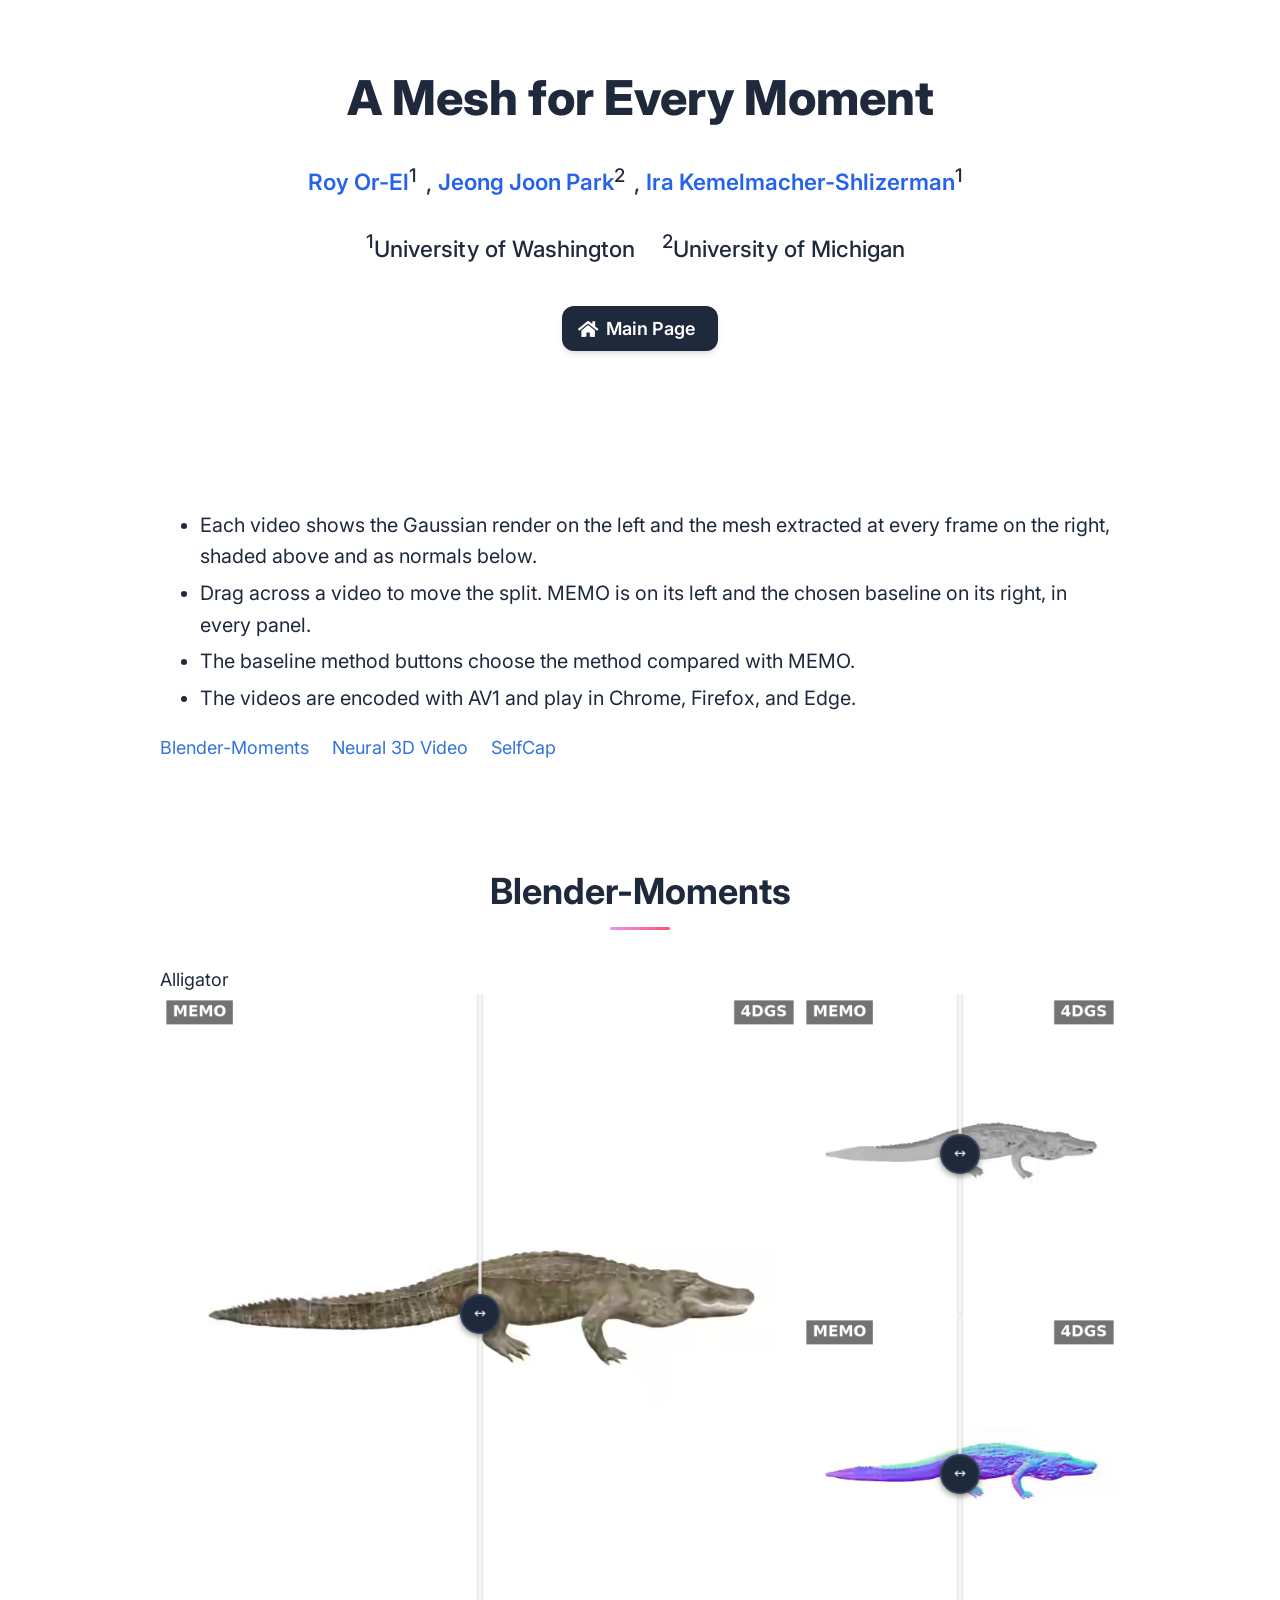
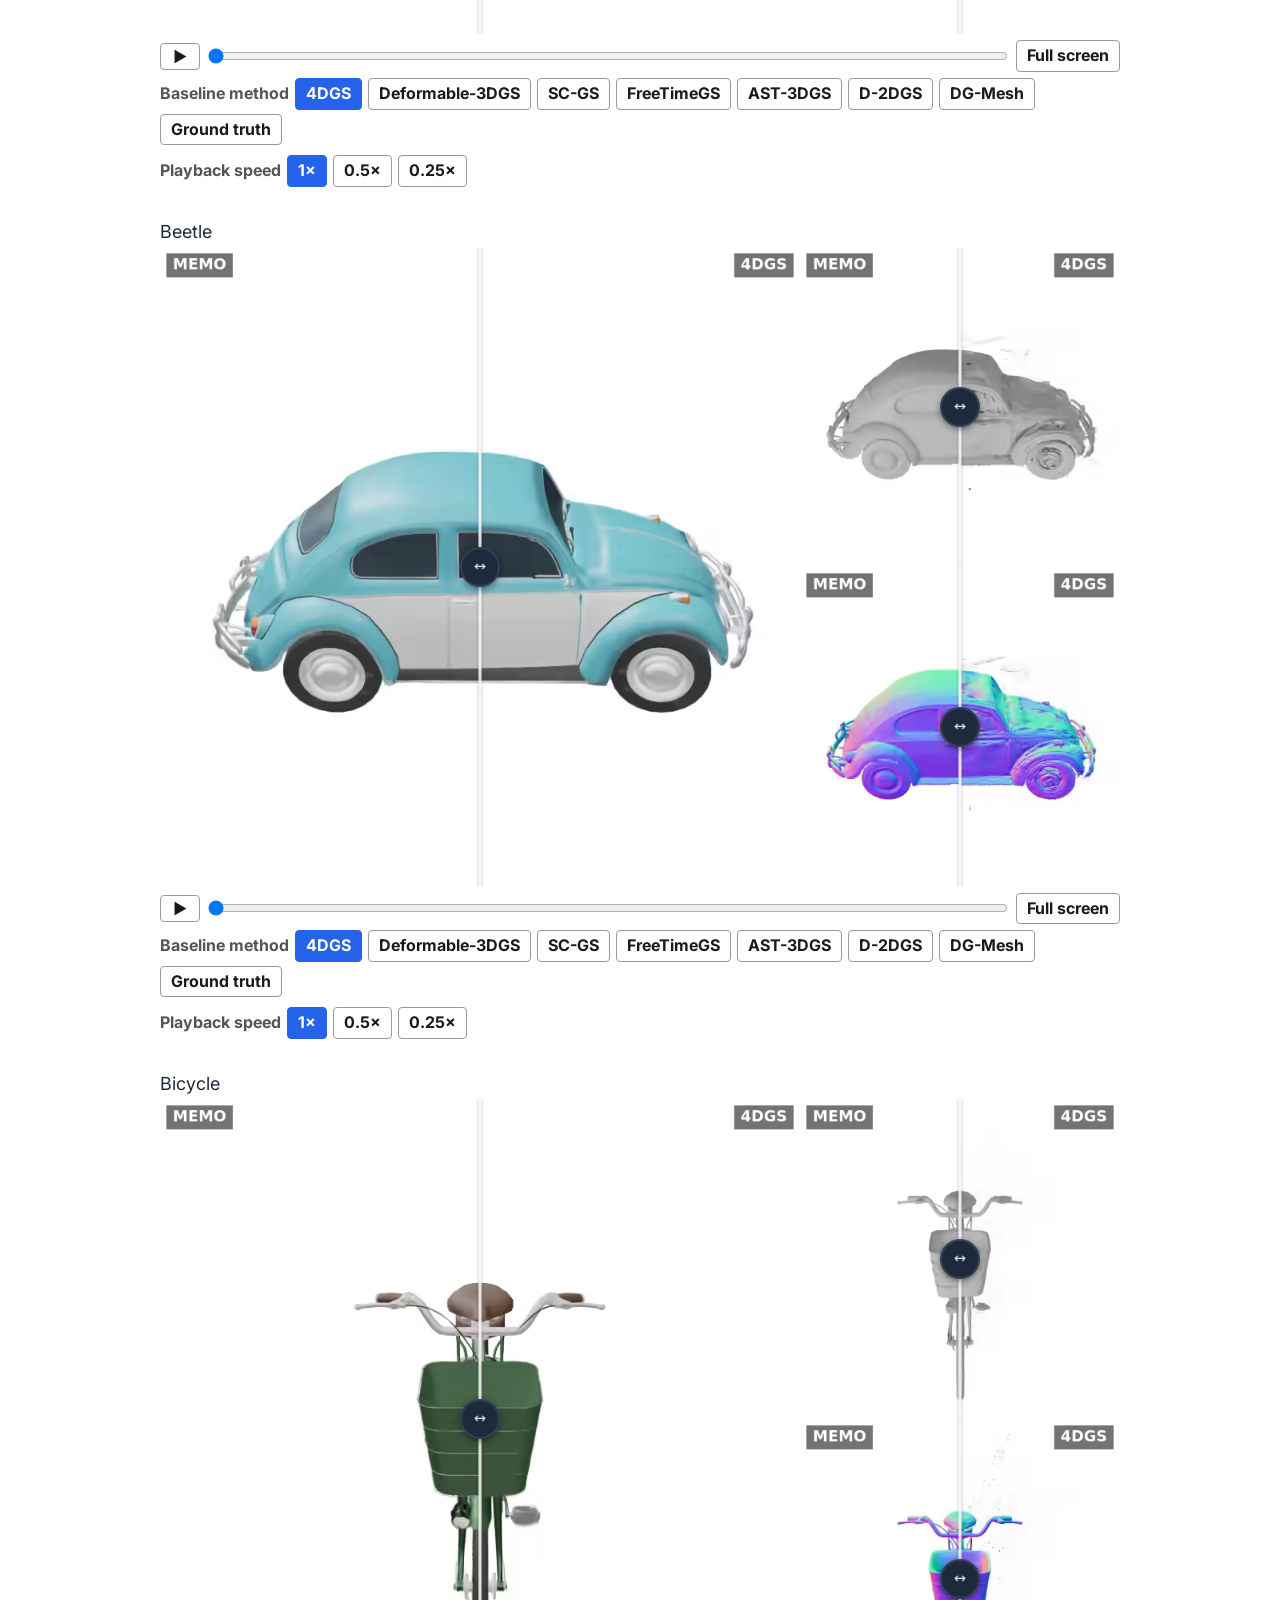
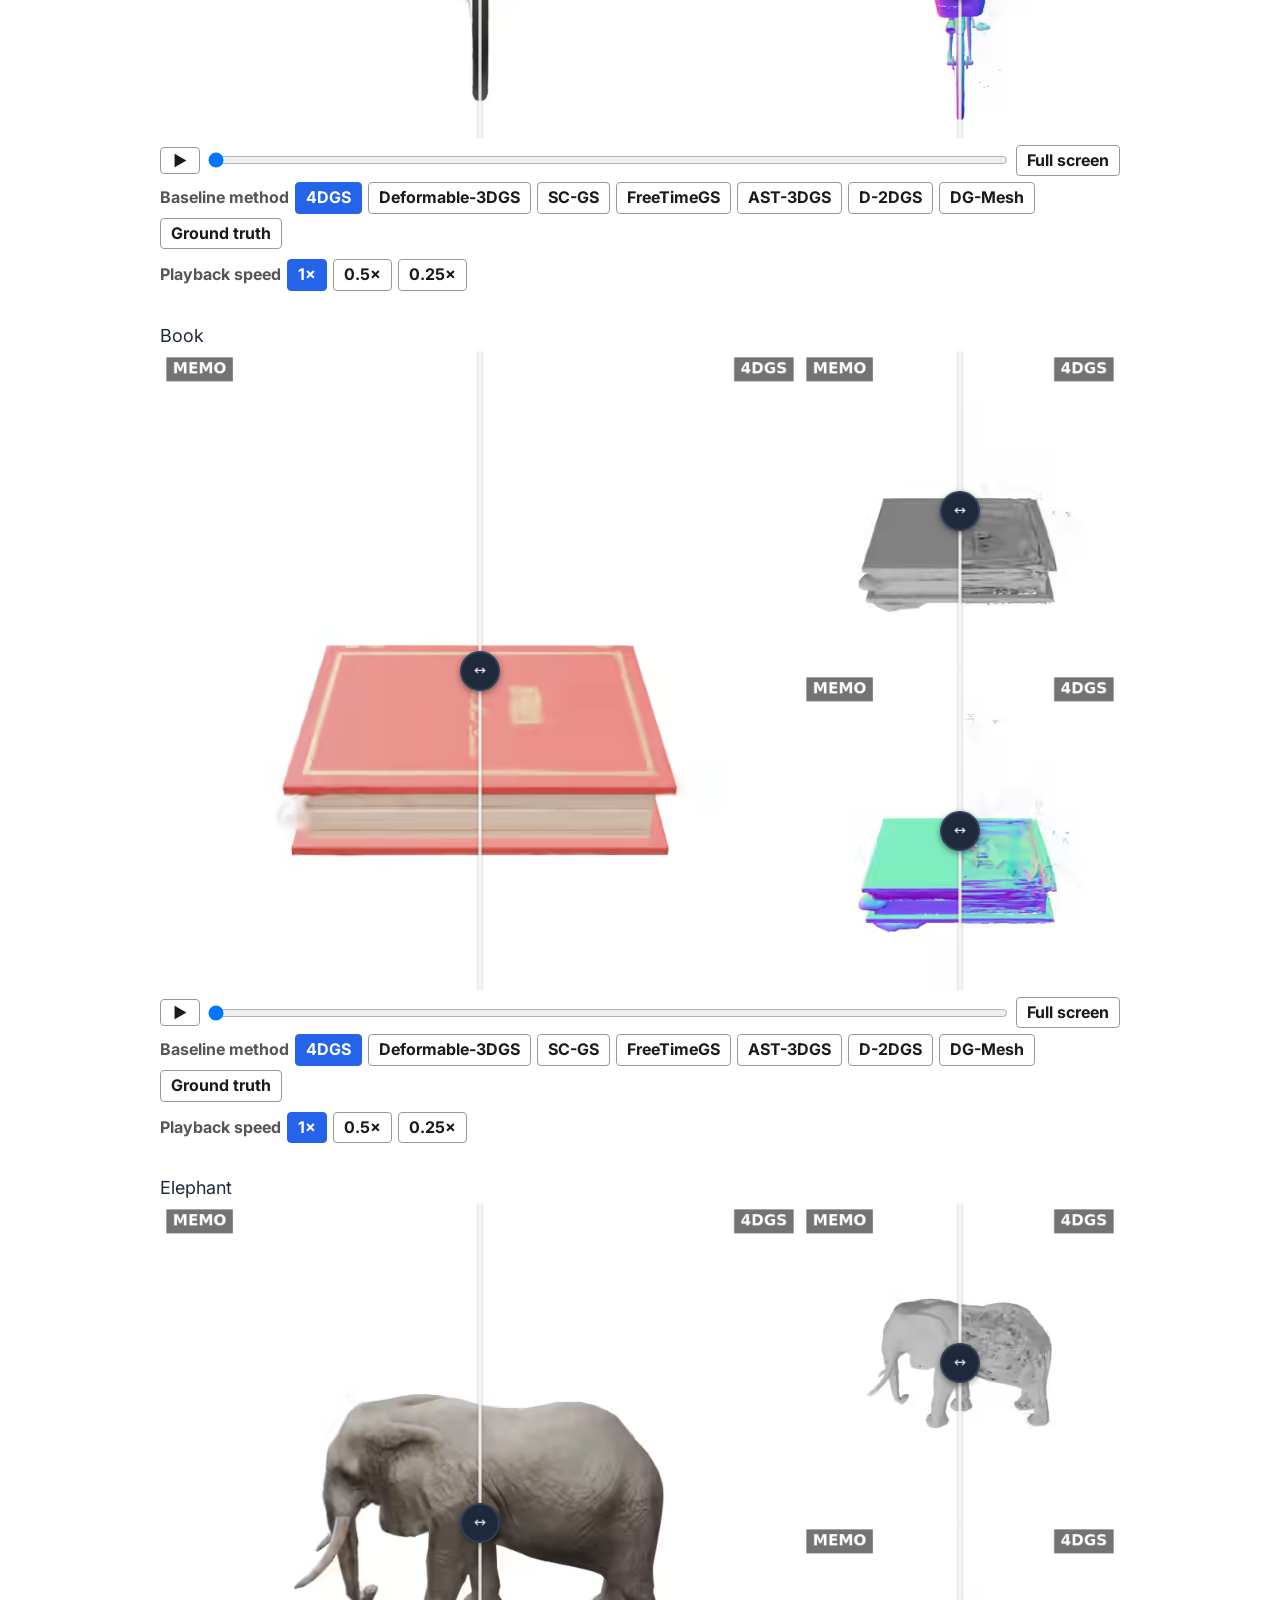
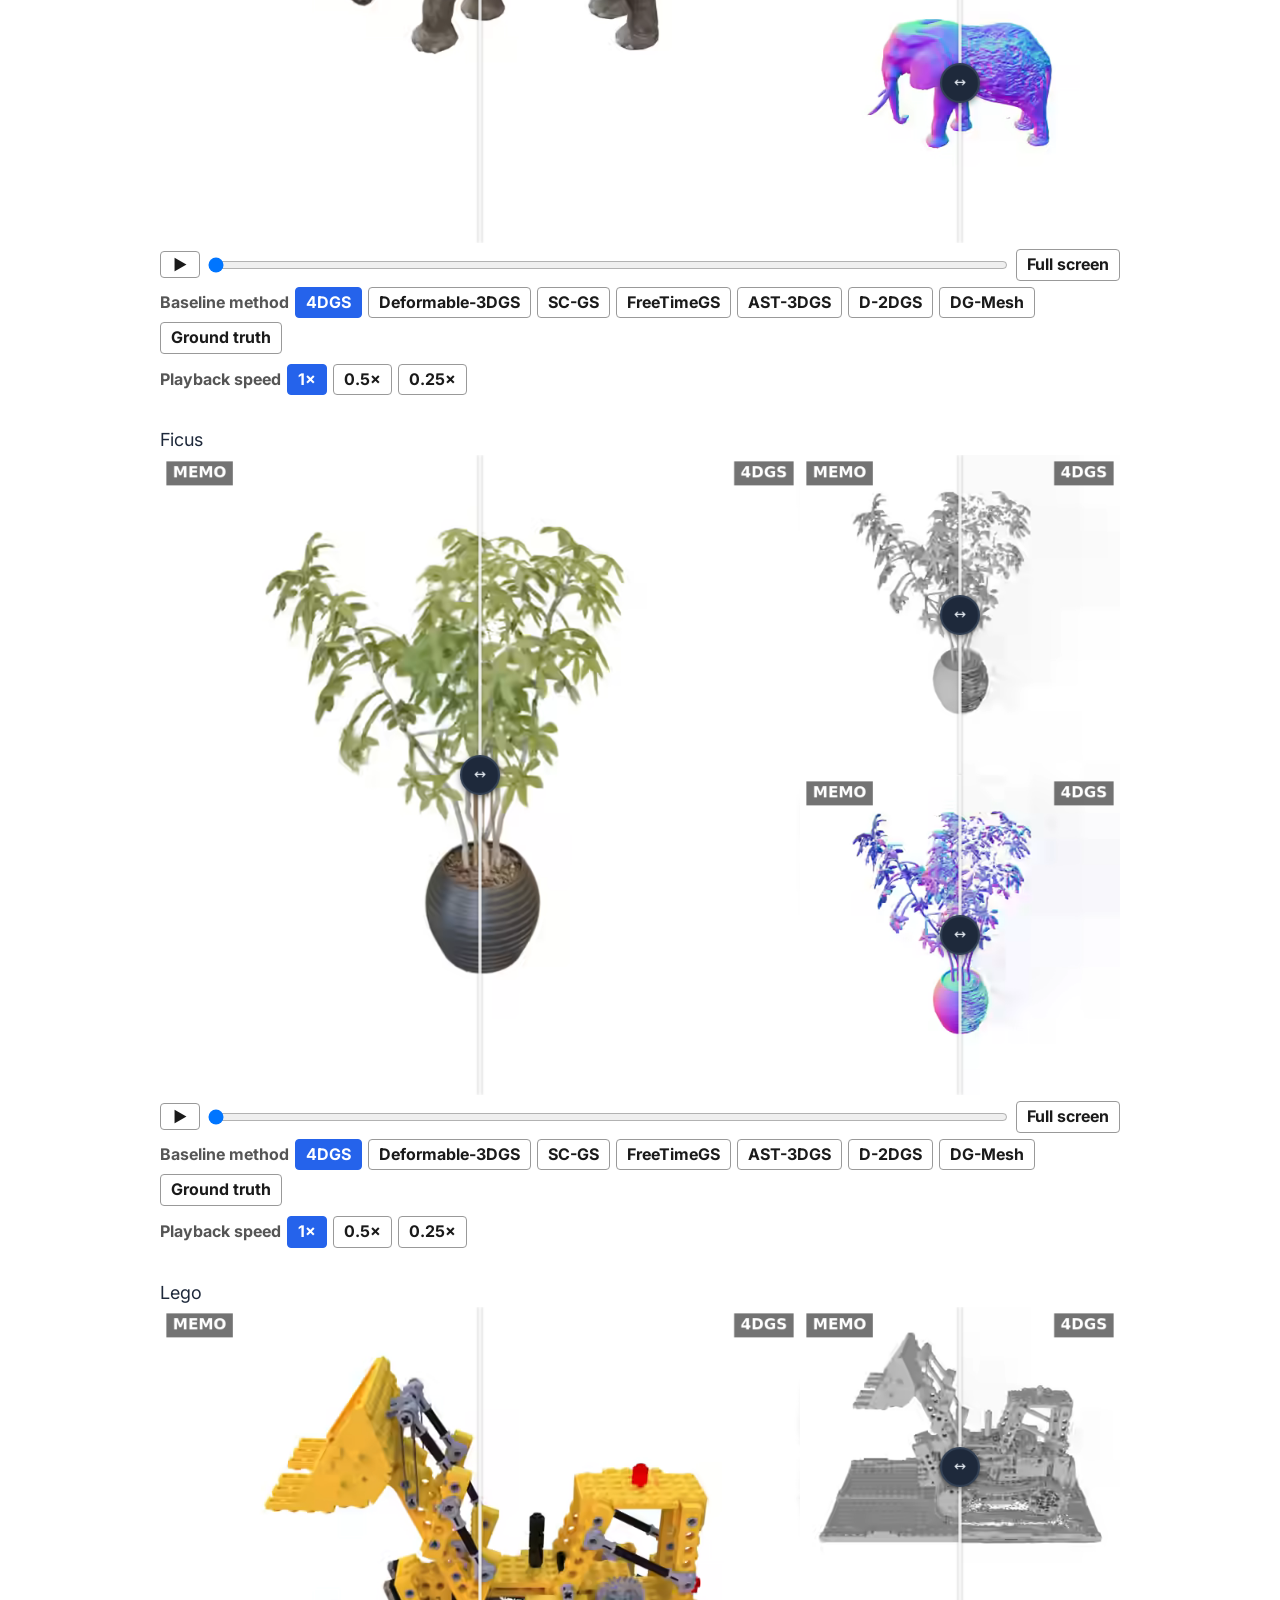
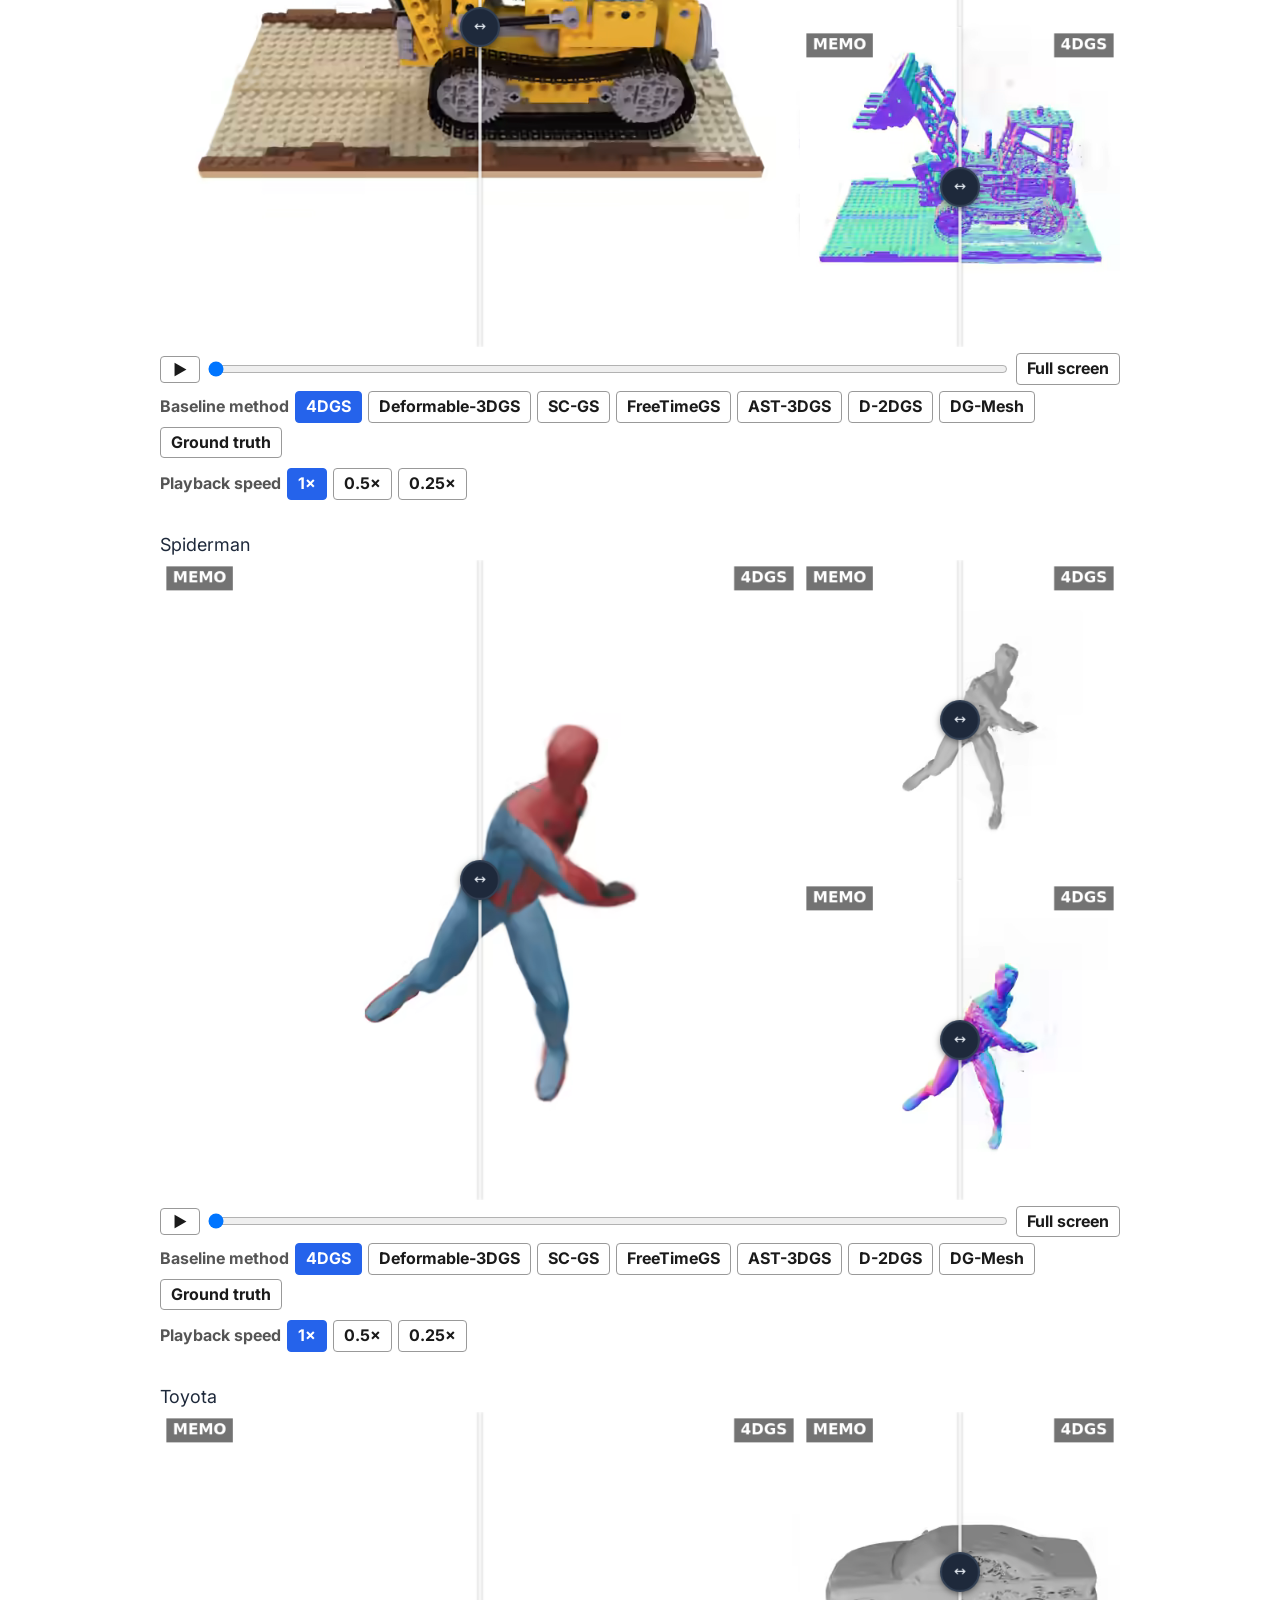
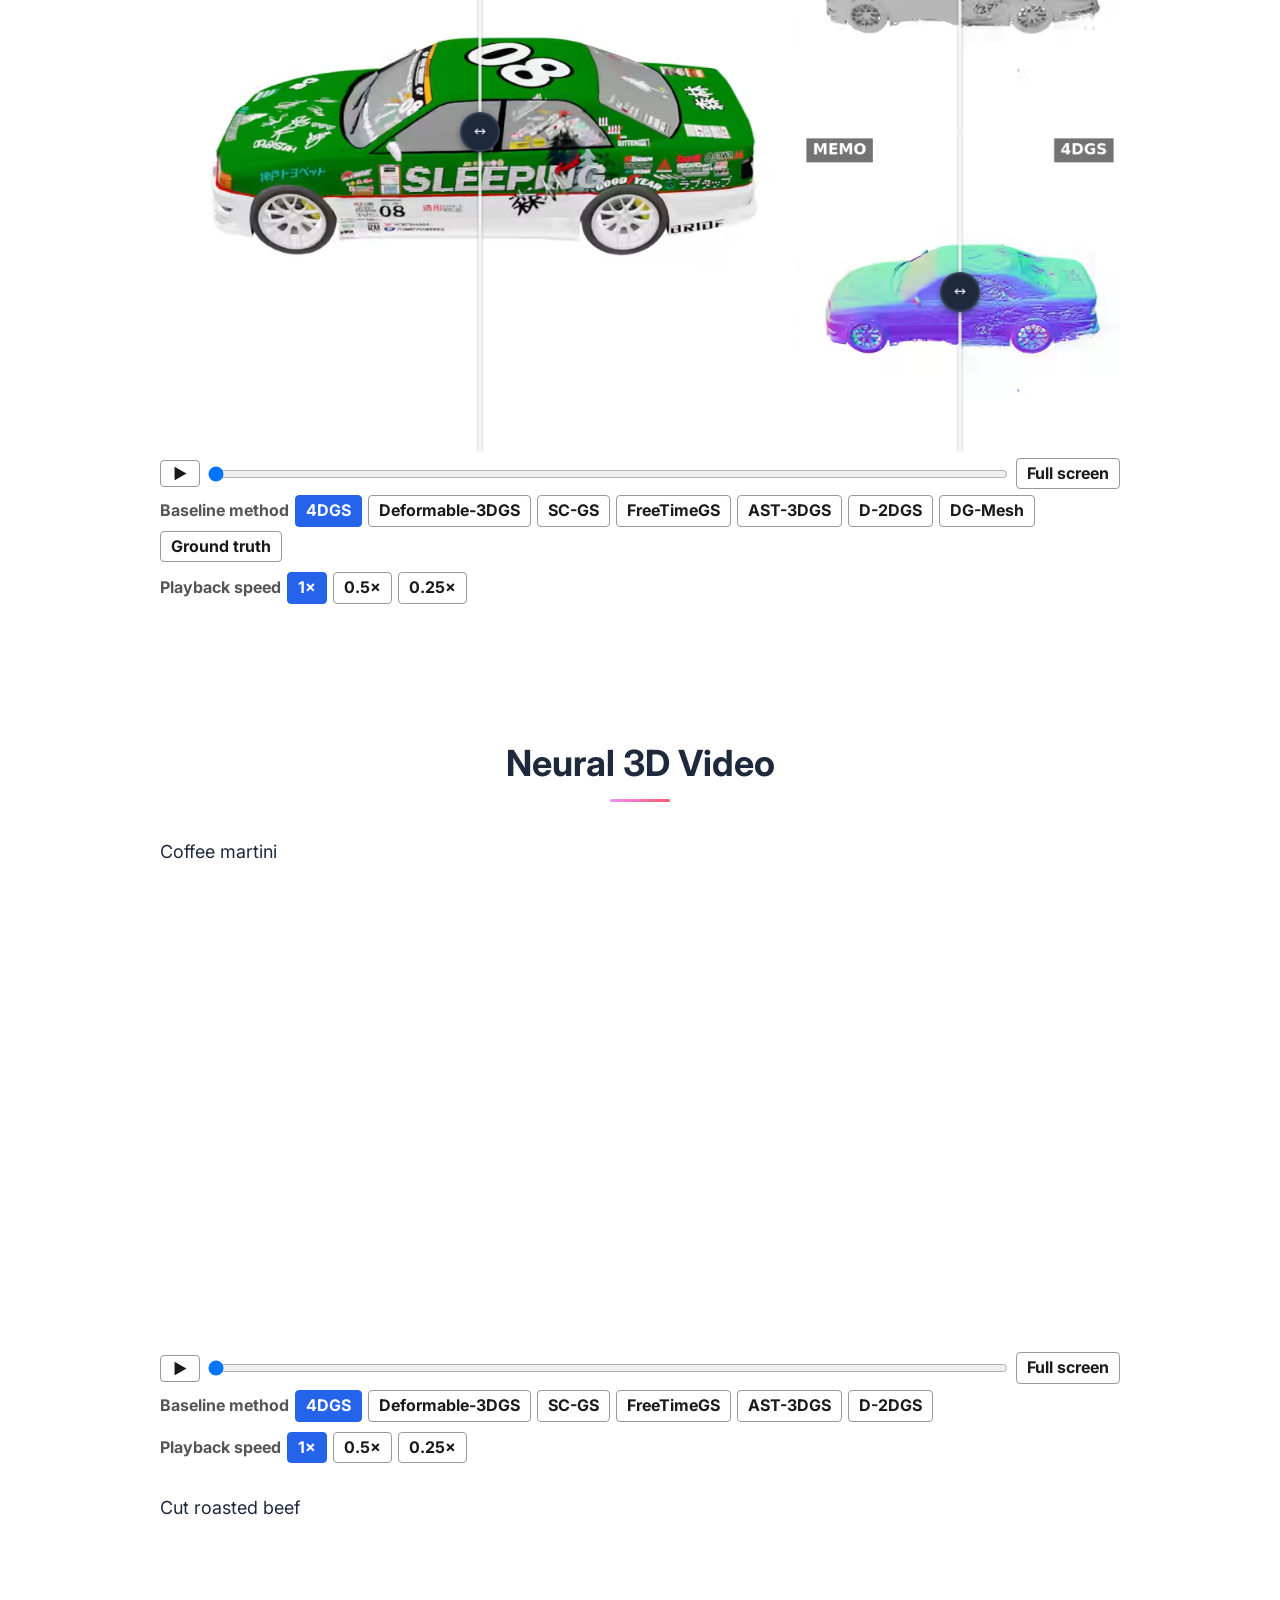
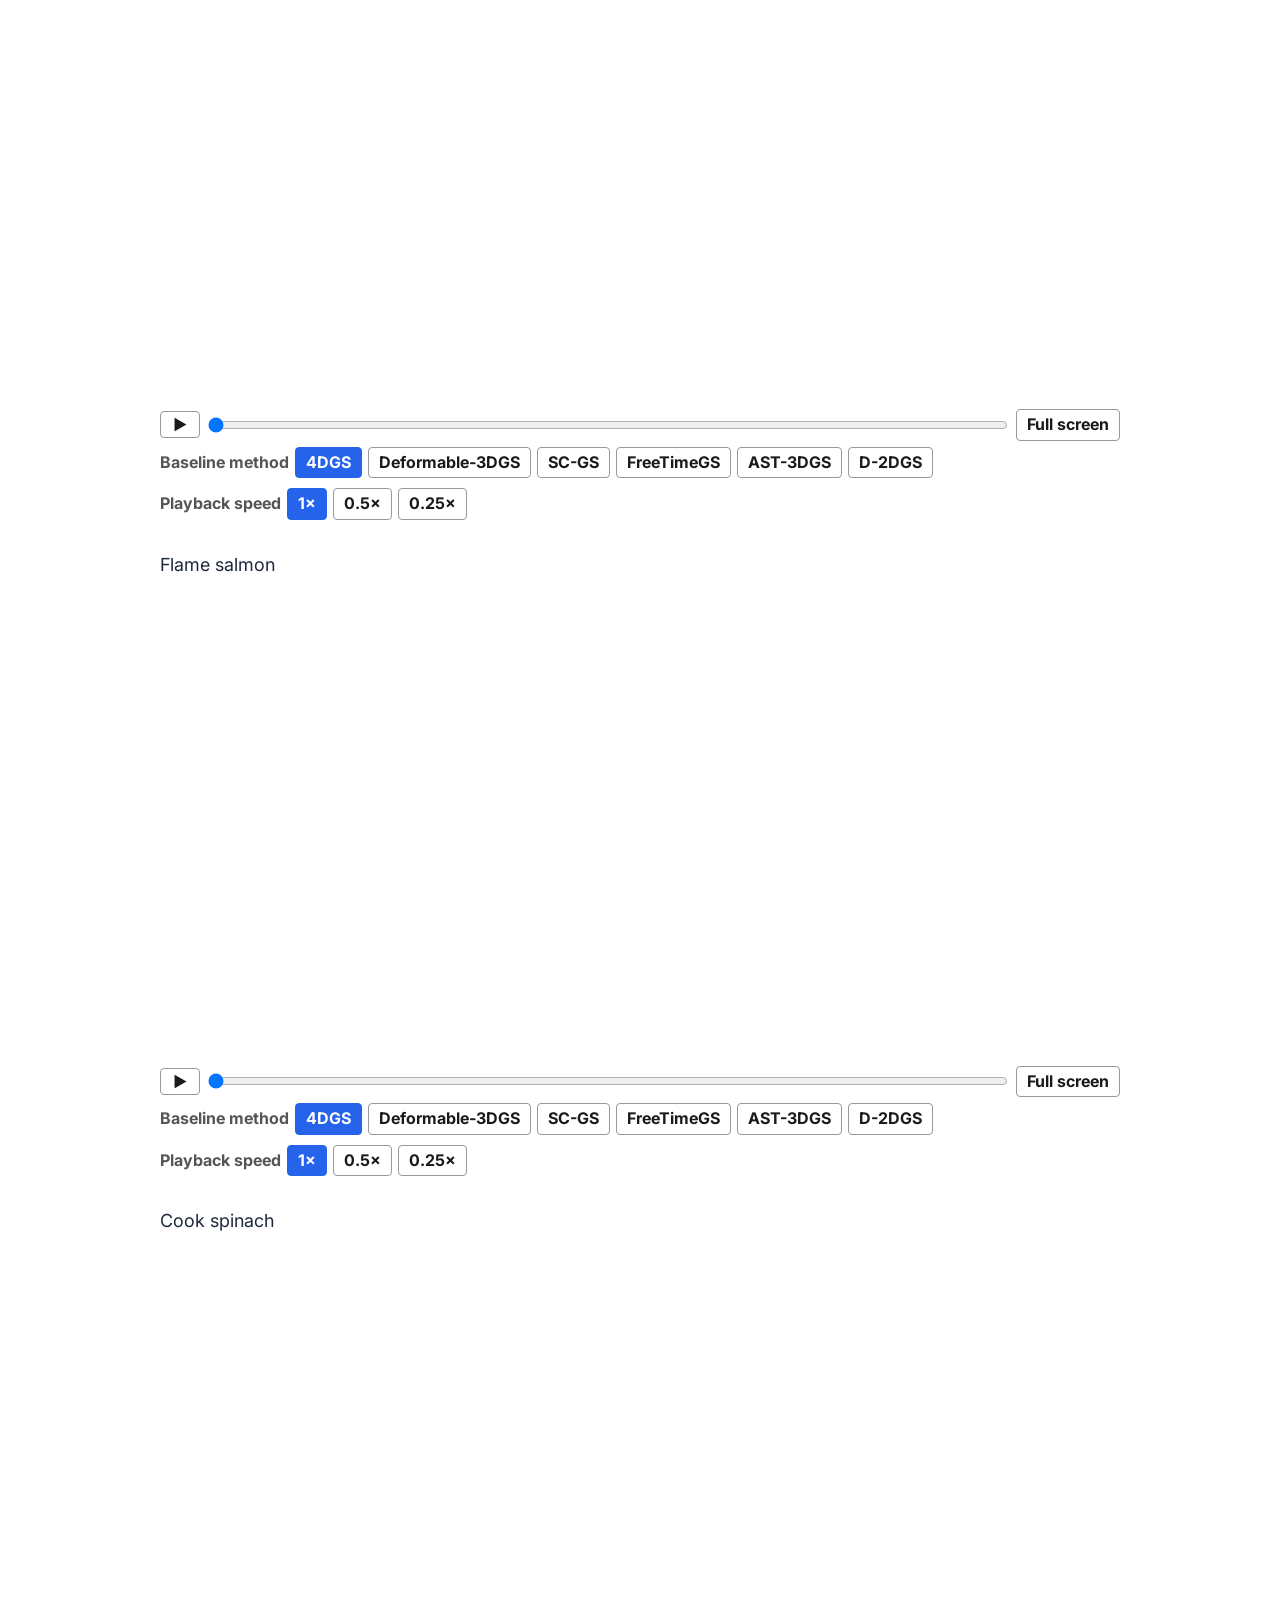
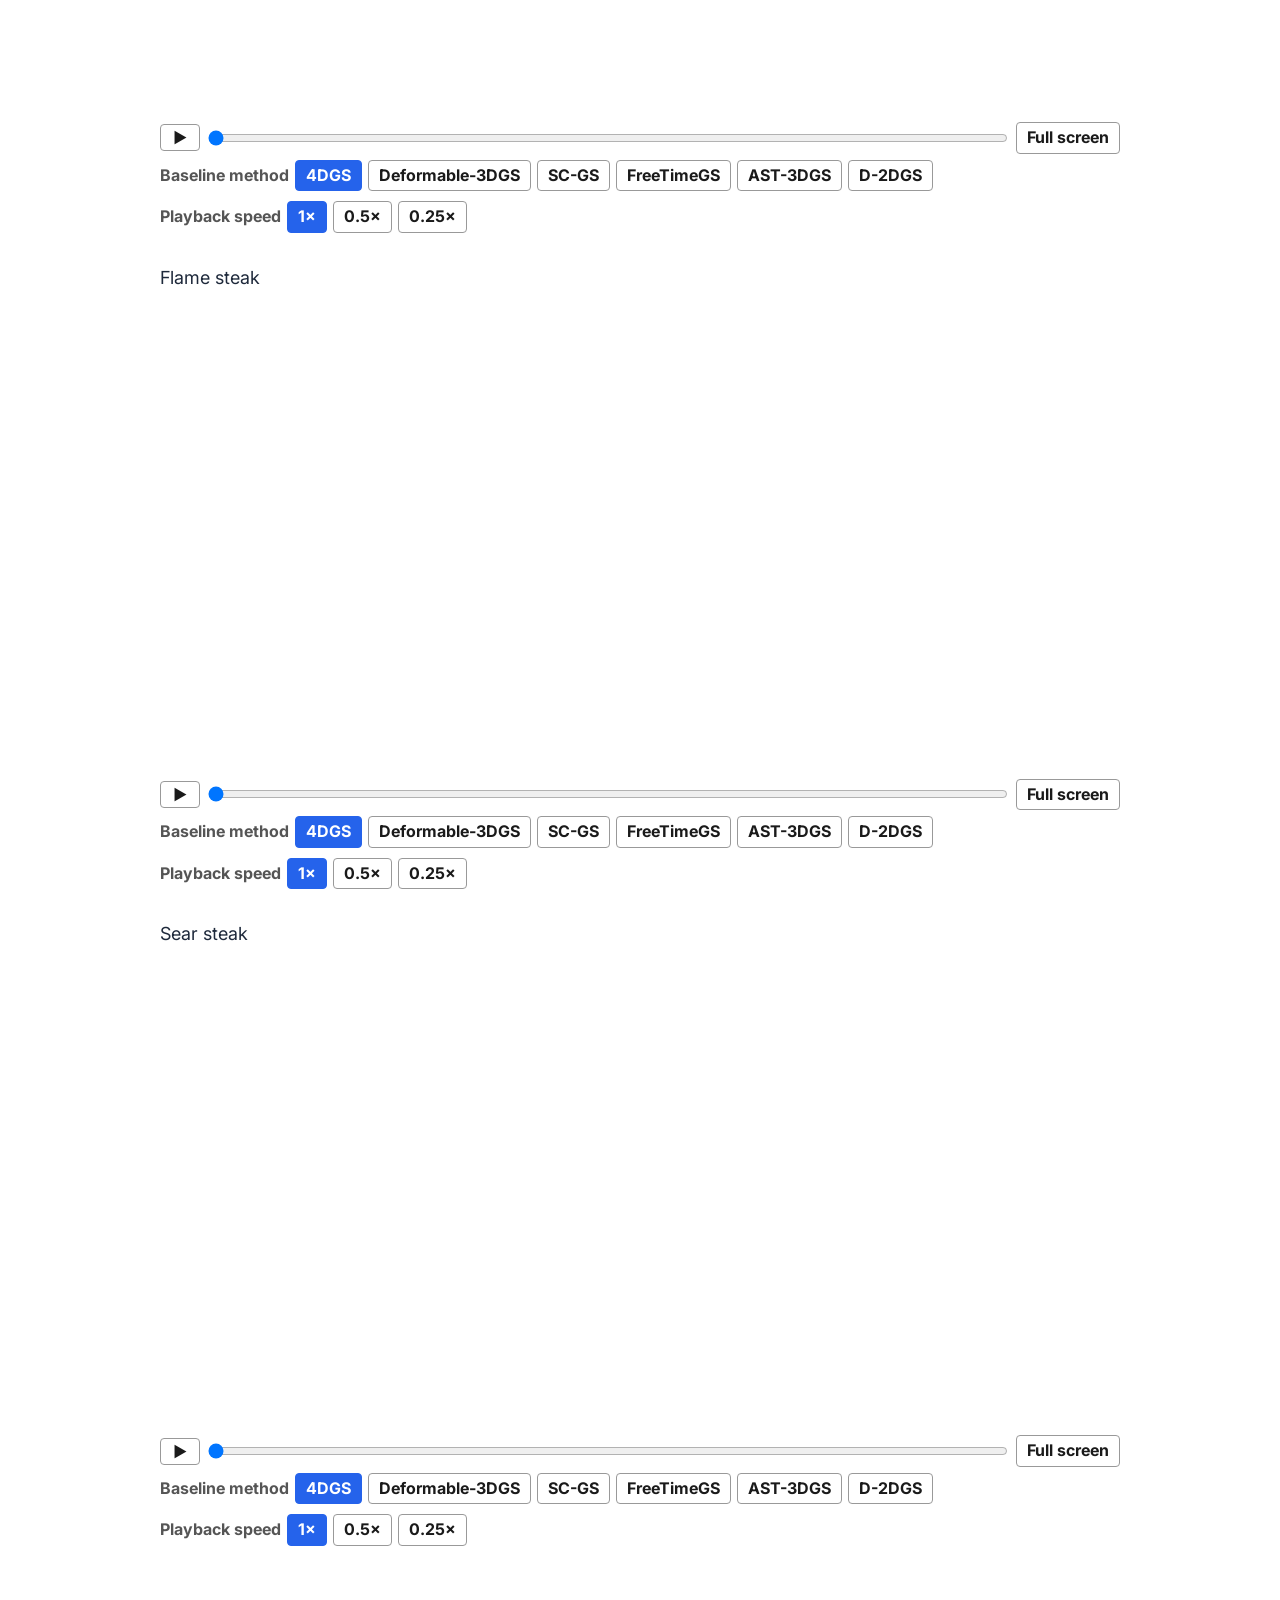
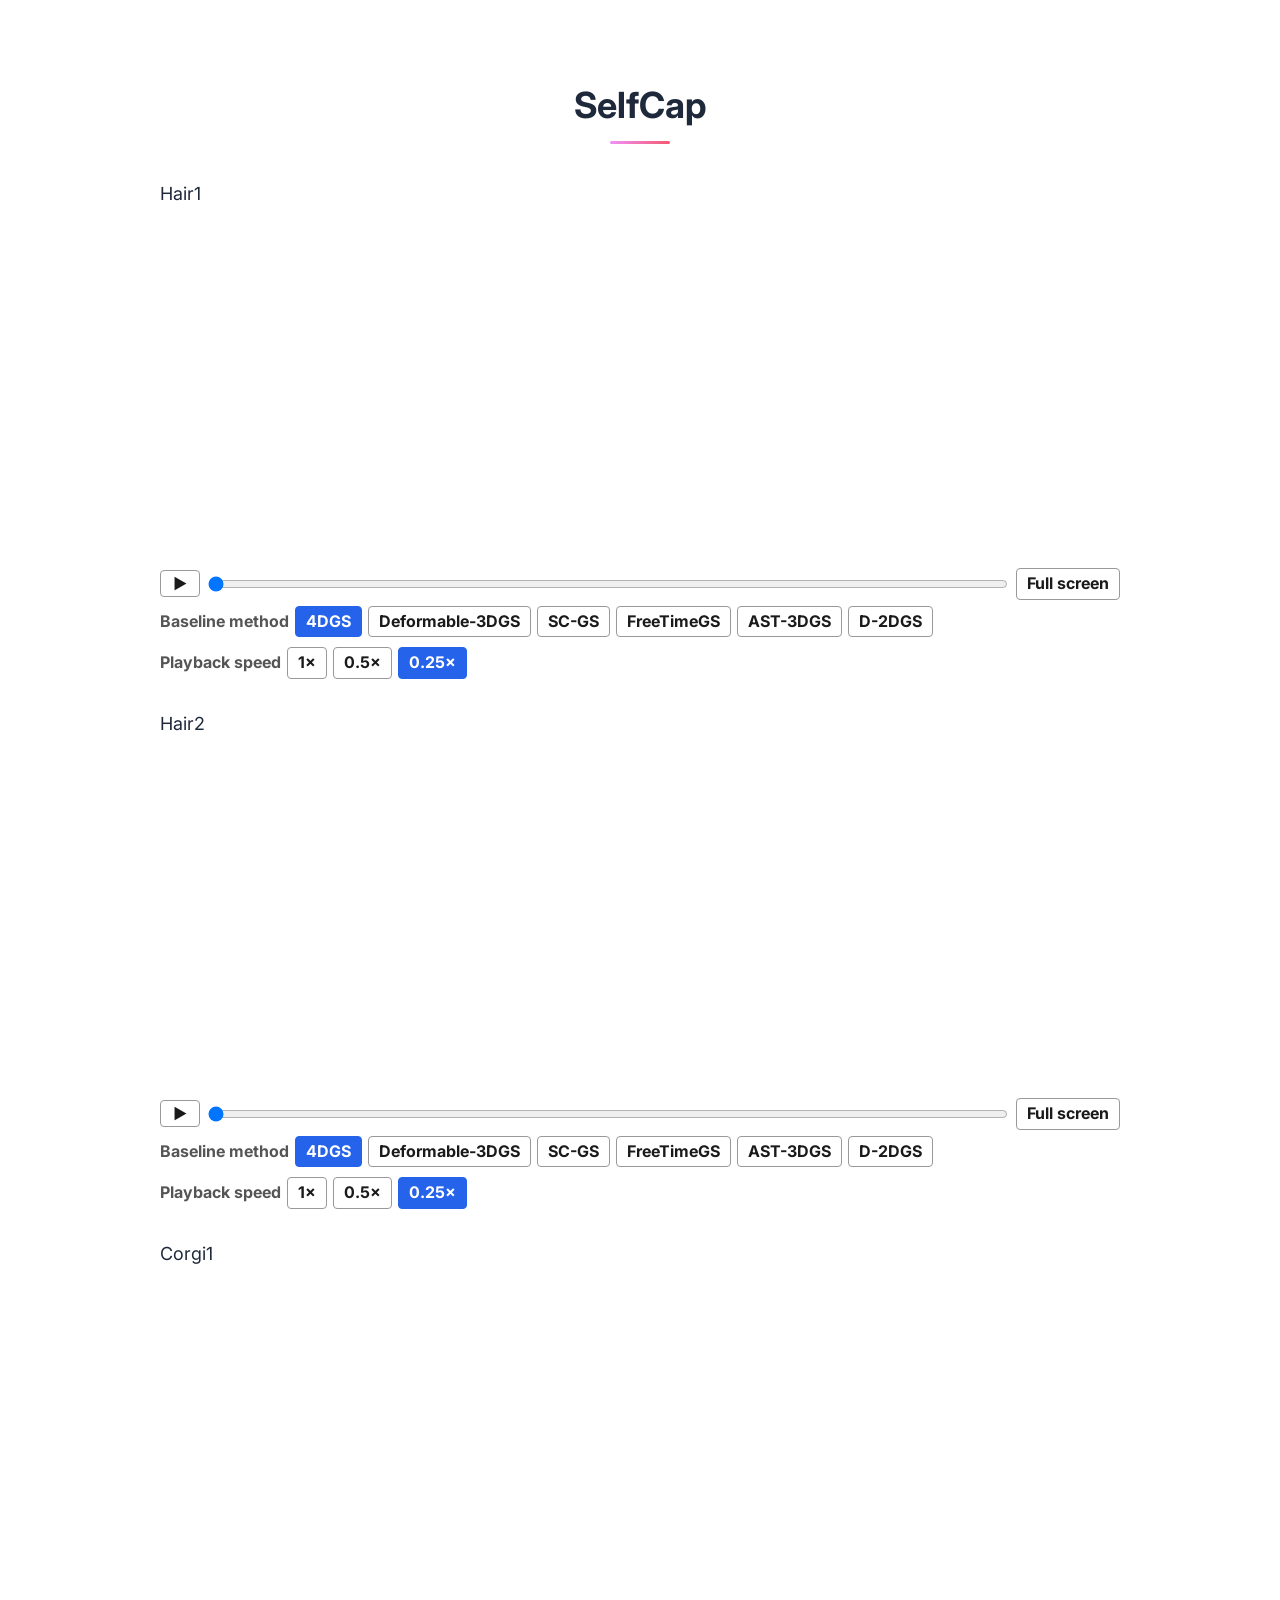
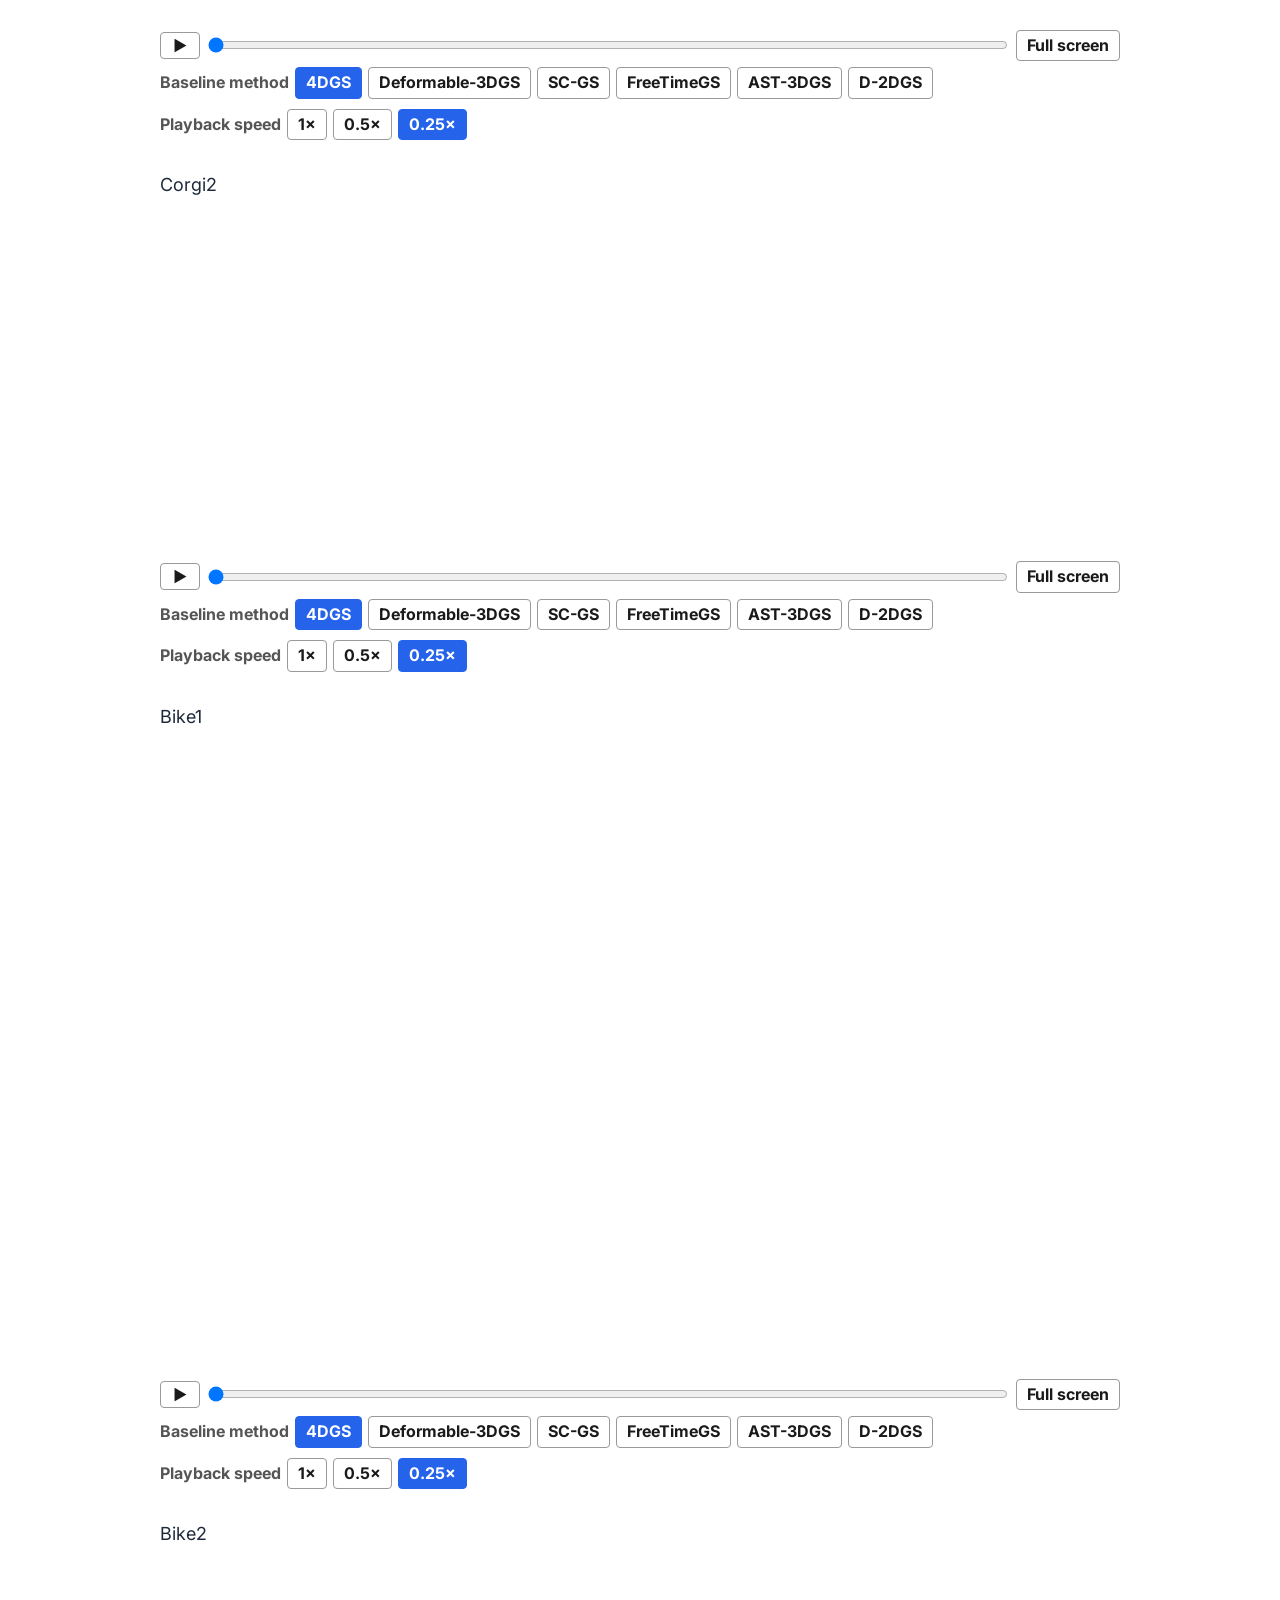
==== comparisons.html @ cd5ba409 "MEMO project page" ====
<!DOCTYPE html>
<html lang="en">
<head>
<meta charset="utf-8">
<meta name="viewport" content="width=device-width, initial-scale=1">
<title>A Mesh for Every Moment: comparison videos</title>
<meta name="description" content="MEMO reconstructs the geometry of complete dynamic scenes from multi-view video and extracts a mesh at every frame.">
<link rel="preconnect" href="https://fonts.googleapis.com">
<link href="https://fonts.googleapis.com/css2?family=Inter:wght@400;500;600;700;800&display=swap" rel="stylesheet">
<link rel="stylesheet" href="static/css/bulma.min.css">
<link rel="stylesheet" href="static/css/index.css">
<link rel="stylesheet" href="static/css/memo.css?v=5c2dd187be">
<script defer src="static/js/fontawesome.all.min.js"></script>
</head>
<body>
<section class="hero">
<div class="hero-body">
<div class="container is-max-desktop has-text-centered">
<h1 class="title is-1 publication-title"><a href="index.html" class="memo-home">A Mesh for Every Moment</a></h1>
<div class="is-size-5 publication-authors"><span class="author-block"><a href="https://homes.cs.washington.edu/~royorel/" target="_blank">Roy Or-El</a><sup>1</sup></span>, <span class="author-block"><a href="https://jjparkcv.github.io/" target="_blank">Jeong Joon Park</a><sup>2</sup></span>, <span class="author-block"><a href="https://www.irakemelmacher.com/" target="_blank">Ira Kemelmacher-Shlizerman</a><sup>1</sup></span></div>
<div class="is-size-5 publication-authors"><span class="author-block"><sup>1</sup>University of Washington</span> &nbsp; <span class="author-block"><sup>2</sup>University of Michigan</span></div>
<div class="publication-links"><span class="link-block"><a href="index.html" class="external-link button is-normal is-rounded is-dark"><span class="icon"><i class="fas fa-home"></i></span><span>Main Page</span></a></span></div>
</div>
</div>
</section>
<section class="section">
<div class="container is-max-desktop content">
<ul class="intro">
<li>Each video shows the Gaussian render on the left and the mesh extracted at every frame on the right, shaded above and as normals below.</li>
<li>Drag across a video to move the split. MEMO is on its left and the chosen baseline on its right, in every panel.</li>
<li>The baseline method buttons choose the method compared with MEMO.</li>
<li>The videos are encoded with AV1 and play in Chrome, Firefox, and Edge.</li>
</ul>
<nav class="memo-nav"><a href="#blender_moments">Blender-Moments</a> <a href="#n3d">Neural 3D Video</a> <a href="#selfcap">SelfCap</a></nav>
</div>
</section>
<section class="section" id="blender_moments">
<div class="container is-max-desktop">
<h2 class="title is-3">Blender-Moments</h2>
<h3>Alligator</h3>
<div class="compare" data-cfg='{&quot;dataset&quot;: &quot;blender_moments&quot;, &quot;scene&quot;: &quot;alligator&quot;, &quot;panels&quot;: [[0, 0, 800, 800], [800, 0, 400, 400], [800, 400, 400, 400]], &quot;rate&quot;: 1, &quot;methods&quot;: [[&quot;memo&quot;, &quot;MEMO&quot;], [&quot;4dgs&quot;, &quot;4DGS&quot;], [&quot;deformable_3dgs&quot;, &quot;Deformable-3DGS&quot;], [&quot;sc_gs&quot;, &quot;SC-GS&quot;], [&quot;freetimegs&quot;, &quot;FreeTimeGS&quot;], [&quot;ast_3dgs&quot;, &quot;AST-3DGS&quot;], [&quot;d2dgs&quot;, &quot;D-2DGS&quot;], [&quot;dg_mesh_sig05&quot;, &quot;DG-Mesh&quot;], [&quot;gt&quot;, &quot;Ground truth&quot;]], &quot;levels&quot;: [[&quot;Medium&quot;, 50]], &quot;outputs&quot;: null}'>
<canvas></canvas>
<div class="bar transport"><button type="button" class="play" aria-label="Play">&#9654;</button><input type="range" min="0" max="1000" value="0"><button type="button" class="full">Full screen</button></div>
<div class="bar bar-method"><span>Baseline method</span></div>
<div class="bar bar-speed"><span>Playback speed</span></div>
</div>
<h3>Beetle</h3>
<div class="compare" data-cfg='{&quot;dataset&quot;: &quot;blender_moments&quot;, &quot;scene&quot;: &quot;beetle&quot;, &quot;panels&quot;: [[0, 0, 800, 800], [800, 0, 400, 400], [800, 400, 400, 400]], &quot;rate&quot;: 1, &quot;methods&quot;: [[&quot;memo&quot;, &quot;MEMO&quot;], [&quot;4dgs&quot;, &quot;4DGS&quot;], [&quot;deformable_3dgs&quot;, &quot;Deformable-3DGS&quot;], [&quot;sc_gs&quot;, &quot;SC-GS&quot;], [&quot;freetimegs&quot;, &quot;FreeTimeGS&quot;], [&quot;ast_3dgs&quot;, &quot;AST-3DGS&quot;], [&quot;d2dgs&quot;, &quot;D-2DGS&quot;], [&quot;dg_mesh_sig05&quot;, &quot;DG-Mesh&quot;], [&quot;gt&quot;, &quot;Ground truth&quot;]], &quot;levels&quot;: [[&quot;Medium&quot;, 50]], &quot;outputs&quot;: null}'>
<canvas></canvas>
<div class="bar transport"><button type="button" class="play" aria-label="Play">&#9654;</button><input type="range" min="0" max="1000" value="0"><button type="button" class="full">Full screen</button></div>
<div class="bar bar-method"><span>Baseline method</span></div>
<div class="bar bar-speed"><span>Playback speed</span></div>
</div>
<h3>Bicycle</h3>
<div class="compare" data-cfg='{&quot;dataset&quot;: &quot;blender_moments&quot;, &quot;scene&quot;: &quot;bicycle&quot;, &quot;panels&quot;: [[0, 0, 800, 800], [800, 0, 400, 400], [800, 400, 400, 400]], &quot;rate&quot;: 1, &quot;methods&quot;: [[&quot;memo&quot;, &quot;MEMO&quot;], [&quot;4dgs&quot;, &quot;4DGS&quot;], [&quot;deformable_3dgs&quot;, &quot;Deformable-3DGS&quot;], [&quot;sc_gs&quot;, &quot;SC-GS&quot;], [&quot;freetimegs&quot;, &quot;FreeTimeGS&quot;], [&quot;ast_3dgs&quot;, &quot;AST-3DGS&quot;], [&quot;d2dgs&quot;, &quot;D-2DGS&quot;], [&quot;dg_mesh_sig05&quot;, &quot;DG-Mesh&quot;], [&quot;gt&quot;, &quot;Ground truth&quot;]], &quot;levels&quot;: [[&quot;High&quot;, 40]], &quot;outputs&quot;: null}'>
<canvas></canvas>
<div class="bar transport"><button type="button" class="play" aria-label="Play">&#9654;</button><input type="range" min="0" max="1000" value="0"><button type="button" class="full">Full screen</button></div>
<div class="bar bar-method"><span>Baseline method</span></div>
<div class="bar bar-speed"><span>Playback speed</span></div>
</div>
<h3>Book</h3>
<div class="compare" data-cfg='{&quot;dataset&quot;: &quot;blender_moments&quot;, &quot;scene&quot;: &quot;book&quot;, &quot;panels&quot;: [[0, 0, 800, 800], [800, 0, 400, 400], [800, 400, 400, 400]], &quot;rate&quot;: 1, &quot;methods&quot;: [[&quot;memo&quot;, &quot;MEMO&quot;], [&quot;4dgs&quot;, &quot;4DGS&quot;], [&quot;deformable_3dgs&quot;, &quot;Deformable-3DGS&quot;], [&quot;sc_gs&quot;, &quot;SC-GS&quot;], [&quot;freetimegs&quot;, &quot;FreeTimeGS&quot;], [&quot;ast_3dgs&quot;, &quot;AST-3DGS&quot;], [&quot;d2dgs&quot;, &quot;D-2DGS&quot;], [&quot;dg_mesh_sig05&quot;, &quot;DG-Mesh&quot;], [&quot;gt&quot;, &quot;Ground truth&quot;]], &quot;levels&quot;: [[&quot;Medium&quot;, 50]], &quot;outputs&quot;: null}'>
<canvas></canvas>
<div class="bar transport"><button type="button" class="play" aria-label="Play">&#9654;</button><input type="range" min="0" max="1000" value="0"><button type="button" class="full">Full screen</button></div>
<div class="bar bar-method"><span>Baseline method</span></div>
<div class="bar bar-speed"><span>Playback speed</span></div>
</div>
<h3>Elephant</h3>
<div class="compare" data-cfg='{&quot;dataset&quot;: &quot;blender_moments&quot;, &quot;scene&quot;: &quot;elephant&quot;, &quot;panels&quot;: [[0, 0, 800, 800], [800, 0, 400, 400], [800, 400, 400, 400]], &quot;rate&quot;: 1, &quot;methods&quot;: [[&quot;memo&quot;, &quot;MEMO&quot;], [&quot;4dgs&quot;, &quot;4DGS&quot;], [&quot;deformable_3dgs&quot;, &quot;Deformable-3DGS&quot;], [&quot;sc_gs&quot;, &quot;SC-GS&quot;], [&quot;freetimegs&quot;, &quot;FreeTimeGS&quot;], [&quot;ast_3dgs&quot;, &quot;AST-3DGS&quot;], [&quot;d2dgs&quot;, &quot;D-2DGS&quot;], [&quot;dg_mesh_sig05&quot;, &quot;DG-Mesh&quot;], [&quot;gt&quot;, &quot;Ground truth&quot;]], &quot;levels&quot;: [[&quot;Medium&quot;, 50]], &quot;outputs&quot;: null}'>
<canvas></canvas>
<div class="bar transport"><button type="button" class="play" aria-label="Play">&#9654;</button><input type="range" min="0" max="1000" value="0"><button type="button" class="full">Full screen</button></div>
<div class="bar bar-method"><span>Baseline method</span></div>
<div class="bar bar-speed"><span>Playback speed</span></div>
</div>
<h3>Ficus</h3>
<div class="compare" data-cfg='{&quot;dataset&quot;: &quot;blender_moments&quot;, &quot;scene&quot;: &quot;ficus_4d&quot;, &quot;panels&quot;: [[0, 0, 800, 800], [800, 0, 400, 400], [800, 400, 400, 400]], &quot;rate&quot;: 1, &quot;methods&quot;: [[&quot;memo&quot;, &quot;MEMO&quot;], [&quot;4dgs&quot;, &quot;4DGS&quot;], [&quot;deformable_3dgs&quot;, &quot;Deformable-3DGS&quot;], [&quot;sc_gs&quot;, &quot;SC-GS&quot;], [&quot;freetimegs&quot;, &quot;FreeTimeGS&quot;], [&quot;ast_3dgs&quot;, &quot;AST-3DGS&quot;], [&quot;d2dgs&quot;, &quot;D-2DGS&quot;], [&quot;dg_mesh_sig05&quot;, &quot;DG-Mesh&quot;], [&quot;gt&quot;, &quot;Ground truth&quot;]], &quot;levels&quot;: [[&quot;Medium&quot;, 50]], &quot;outputs&quot;: null}'>
<canvas></canvas>
<div class="bar transport"><button type="button" class="play" aria-label="Play">&#9654;</button><input type="range" min="0" max="1000" value="0"><button type="button" class="full">Full screen</button></div>
<div class="bar bar-method"><span>Baseline method</span></div>
<div class="bar bar-speed"><span>Playback speed</span></div>
</div>
<h3>Lego</h3>
<div class="compare" data-cfg='{&quot;dataset&quot;: &quot;blender_moments&quot;, &quot;scene&quot;: &quot;lego_4d&quot;, &quot;panels&quot;: [[0, 0, 800, 800], [800, 0, 400, 400], [800, 400, 400, 400]], &quot;rate&quot;: 1, &quot;methods&quot;: [[&quot;memo&quot;, &quot;MEMO&quot;], [&quot;4dgs&quot;, &quot;4DGS&quot;], [&quot;deformable_3dgs&quot;, &quot;Deformable-3DGS&quot;], [&quot;sc_gs&quot;, &quot;SC-GS&quot;], [&quot;freetimegs&quot;, &quot;FreeTimeGS&quot;], [&quot;ast_3dgs&quot;, &quot;AST-3DGS&quot;], [&quot;d2dgs&quot;, &quot;D-2DGS&quot;], [&quot;dg_mesh_sig05&quot;, &quot;DG-Mesh&quot;], [&quot;gt&quot;, &quot;Ground truth&quot;]], &quot;levels&quot;: [[&quot;Medium&quot;, 50]], &quot;outputs&quot;: null}'>
<canvas></canvas>
<div class="bar transport"><button type="button" class="play" aria-label="Play">&#9654;</button><input type="range" min="0" max="1000" value="0"><button type="button" class="full">Full screen</button></div>
<div class="bar bar-method"><span>Baseline method</span></div>
<div class="bar bar-speed"><span>Playback speed</span></div>
</div>
<h3>Spiderman</h3>
<div class="compare" data-cfg='{&quot;dataset&quot;: &quot;blender_moments&quot;, &quot;scene&quot;: &quot;spiderman&quot;, &quot;panels&quot;: [[0, 0, 800, 800], [800, 0, 400, 400], [800, 400, 400, 400]], &quot;rate&quot;: 1, &quot;methods&quot;: [[&quot;memo&quot;, &quot;MEMO&quot;], [&quot;4dgs&quot;, &quot;4DGS&quot;], [&quot;deformable_3dgs&quot;, &quot;Deformable-3DGS&quot;], [&quot;sc_gs&quot;, &quot;SC-GS&quot;], [&quot;freetimegs&quot;, &quot;FreeTimeGS&quot;], [&quot;ast_3dgs&quot;, &quot;AST-3DGS&quot;], [&quot;d2dgs&quot;, &quot;D-2DGS&quot;], [&quot;dg_mesh_sig05&quot;, &quot;DG-Mesh&quot;], [&quot;gt&quot;, &quot;Ground truth&quot;]], &quot;levels&quot;: [[&quot;Medium&quot;, 50]], &quot;outputs&quot;: null}'>
<canvas></canvas>
<div class="bar transport"><button type="button" class="play" aria-label="Play">&#9654;</button><input type="range" min="0" max="1000" value="0"><button type="button" class="full">Full screen</button></div>
<div class="bar bar-method"><span>Baseline method</span></div>
<div class="bar bar-speed"><span>Playback speed</span></div>
</div>
<h3>Toyota</h3>
<div class="compare" data-cfg='{&quot;dataset&quot;: &quot;blender_moments&quot;, &quot;scene&quot;: &quot;toyota&quot;, &quot;panels&quot;: [[0, 0, 800, 800], [800, 0, 400, 400], [800, 400, 400, 400]], &quot;rate&quot;: 1, &quot;methods&quot;: [[&quot;memo&quot;, &quot;MEMO&quot;], [&quot;4dgs&quot;, &quot;4DGS&quot;], [&quot;deformable_3dgs&quot;, &quot;Deformable-3DGS&quot;], [&quot;sc_gs&quot;, &quot;SC-GS&quot;], [&quot;freetimegs&quot;, &quot;FreeTimeGS&quot;], [&quot;ast_3dgs&quot;, &quot;AST-3DGS&quot;], [&quot;d2dgs&quot;, &quot;D-2DGS&quot;], [&quot;dg_mesh_sig05&quot;, &quot;DG-Mesh&quot;], [&quot;gt&quot;, &quot;Ground truth&quot;]], &quot;levels&quot;: [[&quot;Medium&quot;, 50]], &quot;outputs&quot;: null}'>
<canvas></canvas>
<div class="bar transport"><button type="button" class="play" aria-label="Play">&#9654;</button><input type="range" min="0" max="1000" value="0"><button type="button" class="full">Full screen</button></div>
<div class="bar bar-method"><span>Baseline method</span></div>
<div class="bar bar-speed"><span>Playback speed</span></div>
</div>
</div>
</section>
<section class="section" id="n3d">
<div class="container is-max-desktop">
<h2 class="title is-3">Neural 3D Video</h2>
<h3>Coffee martini</h3>
<div class="compare" data-cfg='{&quot;dataset&quot;: &quot;n3d&quot;, &quot;scene&quot;: &quot;coffee_martini&quot;, &quot;panels&quot;: [[0, 0, 1066, 800], [1066, 0, 533, 400], [1066, 400, 533, 400]], &quot;rate&quot;: 1, &quot;methods&quot;: [[&quot;memo&quot;, &quot;MEMO&quot;], [&quot;4dgs&quot;, &quot;4DGS&quot;], [&quot;deformable_3dgs&quot;, &quot;Deformable-3DGS&quot;], [&quot;sc_gs&quot;, &quot;SC-GS&quot;], [&quot;freetimegs&quot;, &quot;FreeTimeGS&quot;], [&quot;ast_3dgs&quot;, &quot;AST-3DGS&quot;], [&quot;d2dgs&quot;, &quot;D-2DGS&quot;]], &quot;levels&quot;: [[&quot;Medium&quot;, 50]], &quot;outputs&quot;: null}'>
<canvas></canvas>
<div class="bar transport"><button type="button" class="play" aria-label="Play">&#9654;</button><input type="range" min="0" max="1000" value="0"><button type="button" class="full">Full screen</button></div>
<div class="bar bar-method"><span>Baseline method</span></div>
<div class="bar bar-speed"><span>Playback speed</span></div>
</div>
<h3>Cut roasted beef</h3>
<div class="compare" data-cfg='{&quot;dataset&quot;: &quot;n3d&quot;, &quot;scene&quot;: &quot;cut_roasted_beef&quot;, &quot;panels&quot;: [[0, 0, 1066, 800], [1066, 0, 533, 400], [1066, 400, 533, 400]], &quot;rate&quot;: 1, &quot;methods&quot;: [[&quot;memo&quot;, &quot;MEMO&quot;], [&quot;4dgs&quot;, &quot;4DGS&quot;], [&quot;deformable_3dgs&quot;, &quot;Deformable-3DGS&quot;], [&quot;sc_gs&quot;, &quot;SC-GS&quot;], [&quot;freetimegs&quot;, &quot;FreeTimeGS&quot;], [&quot;ast_3dgs&quot;, &quot;AST-3DGS&quot;], [&quot;d2dgs&quot;, &quot;D-2DGS&quot;]], &quot;levels&quot;: [[&quot;Medium&quot;, 50]], &quot;outputs&quot;: null}'>
<canvas></canvas>
<div class="bar transport"><button type="button" class="play" aria-label="Play">&#9654;</button><input type="range" min="0" max="1000" value="0"><button type="button" class="full">Full screen</button></div>
<div class="bar bar-method"><span>Baseline method</span></div>
<div class="bar bar-speed"><span>Playback speed</span></div>
</div>
<h3>Flame salmon</h3>
<div class="compare" data-cfg='{&quot;dataset&quot;: &quot;n3d&quot;, &quot;scene&quot;: &quot;flame_salmon_1&quot;, &quot;panels&quot;: [[0, 0, 1066, 800], [1066, 0, 533, 400], [1066, 400, 533, 400]], &quot;rate&quot;: 1, &quot;methods&quot;: [[&quot;memo&quot;, &quot;MEMO&quot;], [&quot;4dgs&quot;, &quot;4DGS&quot;], [&quot;deformable_3dgs&quot;, &quot;Deformable-3DGS&quot;], [&quot;sc_gs&quot;, &quot;SC-GS&quot;], [&quot;freetimegs&quot;, &quot;FreeTimeGS&quot;], [&quot;ast_3dgs&quot;, &quot;AST-3DGS&quot;], [&quot;d2dgs&quot;, &quot;D-2DGS&quot;]], &quot;levels&quot;: [[&quot;Medium&quot;, 50]], &quot;outputs&quot;: null}'>
<canvas></canvas>
<div class="bar transport"><button type="button" class="play" aria-label="Play">&#9654;</button><input type="range" min="0" max="1000" value="0"><button type="button" class="full">Full screen</button></div>
<div class="bar bar-method"><span>Baseline method</span></div>
<div class="bar bar-speed"><span>Playback speed</span></div>
</div>
<h3>Cook spinach</h3>
<div class="compare" data-cfg='{&quot;dataset&quot;: &quot;n3d&quot;, &quot;scene&quot;: &quot;cook_spinach&quot;, &quot;panels&quot;: [[0, 0, 1066, 800], [1066, 0, 533, 400], [1066, 400, 533, 400]], &quot;rate&quot;: 1, &quot;methods&quot;: [[&quot;memo&quot;, &quot;MEMO&quot;], [&quot;4dgs&quot;, &quot;4DGS&quot;], [&quot;deformable_3dgs&quot;, &quot;Deformable-3DGS&quot;], [&quot;sc_gs&quot;, &quot;SC-GS&quot;], [&quot;freetimegs&quot;, &quot;FreeTimeGS&quot;], [&quot;ast_3dgs&quot;, &quot;AST-3DGS&quot;], [&quot;d2dgs&quot;, &quot;D-2DGS&quot;]], &quot;levels&quot;: [[&quot;Medium&quot;, 50]], &quot;outputs&quot;: null}'>
<canvas></canvas>
<div class="bar transport"><button type="button" class="play" aria-label="Play">&#9654;</button><input type="range" min="0" max="1000" value="0"><button type="button" class="full">Full screen</button></div>
<div class="bar bar-method"><span>Baseline method</span></div>
<div class="bar bar-speed"><span>Playback speed</span></div>
</div>
<h3>Flame steak</h3>
<div class="compare" data-cfg='{&quot;dataset&quot;: &quot;n3d&quot;, &quot;scene&quot;: &quot;flame_steak&quot;, &quot;panels&quot;: [[0, 0, 1066, 800], [1066, 0, 533, 400], [1066, 400, 533, 400]], &quot;rate&quot;: 1, &quot;methods&quot;: [[&quot;memo&quot;, &quot;MEMO&quot;], [&quot;4dgs&quot;, &quot;4DGS&quot;], [&quot;deformable_3dgs&quot;, &quot;Deformable-3DGS&quot;], [&quot;sc_gs&quot;, &quot;SC-GS&quot;], [&quot;freetimegs&quot;, &quot;FreeTimeGS&quot;], [&quot;ast_3dgs&quot;, &quot;AST-3DGS&quot;], [&quot;d2dgs&quot;, &quot;D-2DGS&quot;]], &quot;levels&quot;: [[&quot;Medium&quot;, 50]], &quot;outputs&quot;: null}'>
<canvas></canvas>
<div class="bar transport"><button type="button" class="play" aria-label="Play">&#9654;</button><input type="range" min="0" max="1000" value="0"><button type="button" class="full">Full screen</button></div>
<div class="bar bar-method"><span>Baseline method</span></div>
<div class="bar bar-speed"><span>Playback speed</span></div>
</div>
<h3>Sear steak</h3>
<div class="compare" data-cfg='{&quot;dataset&quot;: &quot;n3d&quot;, &quot;scene&quot;: &quot;sear_steak&quot;, &quot;panels&quot;: [[0, 0, 1066, 800], [1066, 0, 533, 400], [1066, 400, 533, 400]], &quot;rate&quot;: 1, &quot;methods&quot;: [[&quot;memo&quot;, &quot;MEMO&quot;], [&quot;4dgs&quot;, &quot;4DGS&quot;], [&quot;deformable_3dgs&quot;, &quot;Deformable-3DGS&quot;], [&quot;sc_gs&quot;, &quot;SC-GS&quot;], [&quot;freetimegs&quot;, &quot;FreeTimeGS&quot;], [&quot;ast_3dgs&quot;, &quot;AST-3DGS&quot;], [&quot;d2dgs&quot;, &quot;D-2DGS&quot;]], &quot;levels&quot;: [[&quot;Medium&quot;, 50]], &quot;outputs&quot;: null}'>
<canvas></canvas>
<div class="bar transport"><button type="button" class="play" aria-label="Play">&#9654;</button><input type="range" min="0" max="1000" value="0"><button type="button" class="full">Full screen</button></div>
<div class="bar bar-method"><span>Baseline method</span></div>
<div class="bar bar-speed"><span>Playback speed</span></div>
</div>
</div>
</section>
<section class="section" id="selfcap">
<div class="container is-max-desktop">
<h2 class="title is-3">SelfCap</h2>
<h3>Hair1</h3>
<div class="compare" data-cfg='{&quot;dataset&quot;: &quot;selfcap&quot;, &quot;scene&quot;: &quot;hair1&quot;, &quot;panels&quot;: [[0, 0, 1448, 800], [1448, 0, 724, 400], [1448, 400, 724, 400]], &quot;rate&quot;: 0.25, &quot;methods&quot;: [[&quot;memo&quot;, &quot;MEMO&quot;], [&quot;4dgs&quot;, &quot;4DGS&quot;], [&quot;deformable_3dgs&quot;, &quot;Deformable-3DGS&quot;], [&quot;sc_gs&quot;, &quot;SC-GS&quot;], [&quot;freetimegs&quot;, &quot;FreeTimeGS&quot;], [&quot;ast_3dgs&quot;, &quot;AST-3DGS&quot;], [&quot;d2dgs&quot;, &quot;D-2DGS&quot;]], &quot;levels&quot;: [[&quot;Medium&quot;, 50]], &quot;outputs&quot;: null}'>
<canvas></canvas>
<div class="bar transport"><button type="button" class="play" aria-label="Play">&#9654;</button><input type="range" min="0" max="1000" value="0"><button type="button" class="full">Full screen</button></div>
<div class="bar bar-method"><span>Baseline method</span></div>
<div class="bar bar-speed"><span>Playback speed</span></div>
</div>
<h3>Hair2</h3>
<div class="compare" data-cfg='{&quot;dataset&quot;: &quot;selfcap&quot;, &quot;scene&quot;: &quot;hair2&quot;, &quot;panels&quot;: [[0, 0, 1448, 800], [1448, 0, 724, 400], [1448, 400, 724, 400]], &quot;rate&quot;: 0.25, &quot;methods&quot;: [[&quot;memo&quot;, &quot;MEMO&quot;], [&quot;4dgs&quot;, &quot;4DGS&quot;], [&quot;deformable_3dgs&quot;, &quot;Deformable-3DGS&quot;], [&quot;sc_gs&quot;, &quot;SC-GS&quot;], [&quot;freetimegs&quot;, &quot;FreeTimeGS&quot;], [&quot;ast_3dgs&quot;, &quot;AST-3DGS&quot;], [&quot;d2dgs&quot;, &quot;D-2DGS&quot;]], &quot;levels&quot;: [[&quot;Medium&quot;, 50]], &quot;outputs&quot;: null}'>
<canvas></canvas>
<div class="bar transport"><button type="button" class="play" aria-label="Play">&#9654;</button><input type="range" min="0" max="1000" value="0"><button type="button" class="full">Full screen</button></div>
<div class="bar bar-method"><span>Baseline method</span></div>
<div class="bar bar-speed"><span>Playback speed</span></div>
</div>
<h3>Corgi1</h3>
<div class="compare" data-cfg='{&quot;dataset&quot;: &quot;selfcap&quot;, &quot;scene&quot;: &quot;corgi1&quot;, &quot;panels&quot;: [[0, 0, 1442, 800], [1442, 0, 721, 400], [1442, 400, 721, 400]], &quot;rate&quot;: 0.25, &quot;methods&quot;: [[&quot;memo&quot;, &quot;MEMO&quot;], [&quot;4dgs&quot;, &quot;4DGS&quot;], [&quot;deformable_3dgs&quot;, &quot;Deformable-3DGS&quot;], [&quot;sc_gs&quot;, &quot;SC-GS&quot;], [&quot;freetimegs&quot;, &quot;FreeTimeGS&quot;], [&quot;ast_3dgs&quot;, &quot;AST-3DGS&quot;], [&quot;d2dgs&quot;, &quot;D-2DGS&quot;]], &quot;levels&quot;: [[&quot;Medium&quot;, 50]], &quot;outputs&quot;: null}'>
<canvas></canvas>
<div class="bar transport"><button type="button" class="play" aria-label="Play">&#9654;</button><input type="range" min="0" max="1000" value="0"><button type="button" class="full">Full screen</button></div>
<div class="bar bar-method"><span>Baseline method</span></div>
<div class="bar bar-speed"><span>Playback speed</span></div>
</div>
<h3>Corgi2</h3>
<div class="compare" data-cfg='{&quot;dataset&quot;: &quot;selfcap&quot;, &quot;scene&quot;: &quot;corgi2&quot;, &quot;panels&quot;: [[0, 0, 1442, 800], [1442, 0, 721, 400], [1442, 400, 721, 400]], &quot;rate&quot;: 0.25, &quot;methods&quot;: [[&quot;memo&quot;, &quot;MEMO&quot;], [&quot;4dgs&quot;, &quot;4DGS&quot;], [&quot;deformable_3dgs&quot;, &quot;Deformable-3DGS&quot;], [&quot;sc_gs&quot;, &quot;SC-GS&quot;], [&quot;freetimegs&quot;, &quot;FreeTimeGS&quot;], [&quot;ast_3dgs&quot;, &quot;AST-3DGS&quot;], [&quot;d2dgs&quot;, &quot;D-2DGS&quot;]], &quot;levels&quot;: [[&quot;Medium&quot;, 50]], &quot;outputs&quot;: null}'>
<canvas></canvas>
<div class="bar transport"><button type="button" class="play" aria-label="Play">&#9654;</button><input type="range" min="0" max="1000" value="0"><button type="button" class="full">Full screen</button></div>
<div class="bar bar-method"><span>Baseline method</span></div>
<div class="bar bar-speed"><span>Playback speed</span></div>
</div>
<h3>Bike1</h3>
<div class="compare" data-cfg='{&quot;dataset&quot;: &quot;selfcap&quot;, &quot;scene&quot;: &quot;bike1&quot;, &quot;panels&quot;: [[0, 0, 798, 800], [798, 0, 399, 400], [798, 400, 399, 400]], &quot;rate&quot;: 0.25, &quot;methods&quot;: [[&quot;memo&quot;, &quot;MEMO&quot;], [&quot;4dgs&quot;, &quot;4DGS&quot;], [&quot;deformable_3dgs&quot;, &quot;Deformable-3DGS&quot;], [&quot;sc_gs&quot;, &quot;SC-GS&quot;], [&quot;freetimegs&quot;, &quot;FreeTimeGS&quot;], [&quot;ast_3dgs&quot;, &quot;AST-3DGS&quot;], [&quot;d2dgs&quot;, &quot;D-2DGS&quot;]], &quot;levels&quot;: [[&quot;High&quot;, 40]], &quot;outputs&quot;: null}'>
<canvas></canvas>
<div class="bar transport"><button type="button" class="play" aria-label="Play">&#9654;</button><input type="range" min="0" max="1000" value="0"><button type="button" class="full">Full screen</button></div>
<div class="bar bar-method"><span>Baseline method</span></div>
<div class="bar bar-speed"><span>Playback speed</span></div>
</div>
<h3>Bike2</h3>
<div class="compare" data-cfg='{&quot;dataset&quot;: &quot;selfcap&quot;, &quot;scene&quot;: &quot;bike2&quot;, &quot;panels&quot;: [[0, 0, 798, 800], [798, 0, 399, 400], [798, 400, 399, 400]], &quot;rate&quot;: 0.25, &quot;methods&quot;: [[&quot;memo&quot;, &quot;MEMO&quot;], [&quot;4dgs&quot;, &quot;4DGS&quot;], [&quot;deformable_3dgs&quot;, &quot;Deformable-3DGS&quot;], [&quot;sc_gs&quot;, &quot;SC-GS&quot;], [&quot;freetimegs&quot;, &quot;FreeTimeGS&quot;], [&quot;ast_3dgs&quot;, &quot;AST-3DGS&quot;], [&quot;d2dgs&quot;, &quot;D-2DGS&quot;]], &quot;levels&quot;: [[&quot;High&quot;, 40]], &quot;outputs&quot;: null}'>
<canvas></canvas>
<div class="bar transport"><button type="button" class="play" aria-label="Play">&#9654;</button><input type="range" min="0" max="1000" value="0"><button type="button" class="full">Full screen</button></div>
<div class="bar bar-method"><span>Baseline method</span></div>
<div class="bar bar-speed"><span>Playback speed</span></div>
</div>
<h3>Yoga</h3>
<div class="compare" data-cfg='{&quot;dataset&quot;: &quot;selfcap&quot;, &quot;scene&quot;: &quot;yoga&quot;, &quot;panels&quot;: [[0, 0, 1446, 800], [1446, 0, 723, 400], [1446, 400, 723, 400]], &quot;rate&quot;: 1, &quot;methods&quot;: [[&quot;memo&quot;, &quot;MEMO&quot;], [&quot;4dgs&quot;, &quot;4DGS&quot;], [&quot;deformable_3dgs&quot;, &quot;Deformable-3DGS&quot;], [&quot;sc_gs&quot;, &quot;SC-GS&quot;], [&quot;freetimegs&quot;, &quot;FreeTimeGS&quot;], [&quot;ast_3dgs&quot;, &quot;AST-3DGS&quot;], [&quot;d2dgs&quot;, &quot;D-2DGS&quot;]], &quot;levels&quot;: [[&quot;Medium&quot;, 50]], &quot;outputs&quot;: null}'>
<canvas></canvas>
<div class="bar transport"><button type="button" class="play" aria-label="Play">&#9654;</button><input type="range" min="0" max="1000" value="0"><button type="button" class="full">Full screen</button></div>
<div class="bar bar-method"><span>Baseline method</span></div>
<div class="bar bar-speed"><span>Playback speed</span></div>
</div>
</div>
</section>
<footer class="footer">
<div class="container"><div class="columns is-centered"><div class="column is-8"><div class="content">
<p>This page was built using the <a href="https://github.com/eliahuhorwitz/Academic-project-page-template" target="_blank">Academic Project Page Template</a> which was adopted from the <a href="https://nerfies.github.io" target="_blank">Nerfies</a> project page.
You are free to borrow the source code of this website, we just ask that you link back to this page in the footer. <br> This website is licensed under a <a rel="license" href="http://creativecommons.org/licenses/by-sa/4.0/" target="_blank">Creative Commons Attribution-ShareAlike 4.0 International License</a>.</p>
</div></div></div></div>
</footer>
<style>
.compare canvas { display: block; width: 100%; background: #ffffff; cursor: ew-resize; touch-action: none; }
.compare .bar { margin-top: 6px; font-size: 14px; }
.compare .bar span { margin-right: 6px; color: #555555; font-weight: bold; }
.compare .bar button { font: inherit; font-size: 14px; padding: 2px 10px; margin: 0 6px 4px 0; border: 1px solid #999999; border-radius: 4px; background: #ffffff; color: #1a1a1a; cursor: pointer; }
.compare .bar button.on { background: #1a1a1a; color: #ffffff; border-color: #1a1a1a; }
.compare .bar input[type=range] { width: 60%; vertical-align: middle; }
.compare .bar.transport { display: flex; align-items: center; gap: 8px; }
.compare .bar.transport input[type=range] { flex: 1; width: auto; }
.compare .bar button.play { width: 40px; margin: 0; padding: 2px 0; font-size: 15px; line-height: 1.4; }
.compare .bar button.full { margin: 0; }
.compare:fullscreen { background: #ffffff; padding: 16px; box-sizing: border-box; overflow: auto; }
.compare:fullscreen canvas { margin: 0 auto; }
</style>
<script>
document.querySelectorAll(".compare").forEach(function (block) {
  var cfg = JSON.parse(block.dataset.cfg);
  var canvas = block.querySelector("canvas"), ctx = canvas.getContext("2d");
  var memo = document.createElement("video"), other = document.createElement("video");
  // The page loops both videos itself, together. The AV1 encodes hold one
  // keyframe, so a seek decodes from the start, and two videos looping on
  // their own drift apart at the wrap and stall in repeated sync seeks.
  [memo, other].forEach(function (v) { v.muted = true; v.loop = false; v.playsInline = true; v.preload = "auto"; });
  // Only scenes on screen load, play, and draw, so a page of many scenes
  // decodes one or two at a time. A scene loads and shows its first frame
  // but waits for the play button. `wanted` is the play button's state, kept
  // while a scene is off screen. Until its video loads, the canvas takes the
  // frame's size from the panels, so the page does not shift as scenes load.
  var visible = false, wanted = false;
  canvas.width = Math.max.apply(null, cfg.panels.map(function (b) { return b[0] + b[2]; }));
  canvas.height = Math.max.apply(null, cfg.panels.map(function (b) { return b[1] + b[3]; }));
  var otherReady = false;
  other.addEventListener("loadeddata", function () { otherReady = true; });
  memo.addEventListener("ended", function () {
    memo.currentTime = 0; memo.play();
    if (other.src) { other.currentTime = 0; other.play(); }
  });
  var state = {method: cfg.methods.length > 1 ? cfg.methods[1][0] : "memo", level: cfg.levels[0][1],
               output: cfg.outputs ? cfg.outputs[0][0] : null, split: 0.5, rate: cfg.rate};
  var scrub = block.querySelector("input"), otherName = "";
  function src(method) {
    return "videos/" + cfg.dataset + "/" + cfg.scene + "/" + method +
      (state.output ? "_" + state.output : "") + "_crf" + state.level + ".mp4";
  }
  function panels() { return state.output ? [[0, 0, memo.videoWidth, memo.videoHeight]] : cfg.panels; }
  function load() {
    var t = memo.currentTime || 0;
    memo.src = src("memo");
    otherReady = false;
    other.src = state.method === "memo" ? "" : src(state.method);
    memo.onloadedmetadata = function () {
      canvas.width = memo.videoWidth; canvas.height = memo.videoHeight;
      memo.currentTime = Math.min(t, memo.duration || t);
      [memo, other].forEach(function (v) { v.playbackRate = state.rate; });
      if (wanted && visible) { memo.play(); if (other.src) other.play(); }
    };
    otherName = state.method === "memo" ? "" :
      cfg.methods.find(function (m) { return m[0] === state.method; })[1];
  }
  // A method's name in a top corner of panel `b`, white on a dark box, at a
  // fixed on-screen size, `u` canvas pixels per screen pixel. A label shows
  // only on its method's side of the split line at `splitX`, so the line
  // wipes it away as it crosses the box.
  function label(text, b, right, u, splitX) {
    ctx.font = "bold " + Math.round(15 * u) + "px system-ui, sans-serif";
    var m = Math.round(6 * u), w = ctx.measureText(text).width + 2 * m, h = Math.round(24 * u);
    var x = right ? b[0] + b[2] - w - m : b[0] + m, y = b[1] + m;
    ctx.save();
    if (splitX !== null) {
      // Clear of the split line, which is drawn before the labels.
      var edge = splitX + (right ? 1 : -1) * Math.round(3 * u) / 2;
      ctx.beginPath();
      ctx.rect(right ? edge : b[0], y, right ? b[0] + b[2] - edge : edge - b[0], h);
      ctx.clip();
    }
    ctx.fillStyle = "rgba(0, 0, 0, 0.55)"; ctx.fillRect(x, y, w, h);
    ctx.fillStyle = "#ffffff"; ctx.textBaseline = "middle"; ctx.fillText(text, x + m, y + h / 2);
    ctx.restore();
  }
  function draw() {
    if (visible && memo.readyState >= 2) {
      // Once loaded, the baseline keeps its last frame while it seeks, so the
      // split stays drawn.
      var split = state.method !== "memo" && otherReady;
      ctx.drawImage(split ? other : memo, 0, 0, memo.videoWidth, memo.videoHeight);
      if (split) {
        // Canvas pixels per screen pixel, so the line and handle keep their
        // on-screen size whatever the video's resolution.
        var s = canvas.width / (canvas.clientWidth || canvas.width);
        panels().forEach(function (b) {
          var w = Math.round(b[2] * state.split);
          if (w > 0) ctx.drawImage(memo, b[0], b[1], w, b[3], b[0], b[1], w, b[3]);
          // The Gaussian Wrapping page's comparison slider in its dark theme:
          // a 3 px white line through the panel, and at its vertical middle a
          // 40 px round handle, #1e293b with a 2 px #334155 border and a
          // 0 2px 8px shadow, holding a 14 px light double arrow. A faint
          // shadow keeps the line visible over the renders' white backgrounds.
          var x = b[0] + w, lw = 3 * s, cy = b[1] + b[3] / 2, r = 20 * s;
          ctx.save();
          ctx.shadowColor = "rgba(0, 0, 0, 0.35)"; ctx.shadowBlur = 3 * s;
          ctx.fillStyle = "rgba(255, 255, 255, 0.85)"; ctx.fillRect(x - lw / 2, b[1], lw, b[3]);
          ctx.restore();
          ctx.save();
          ctx.shadowColor = "rgba(0, 0, 0, 0.6)"; ctx.shadowBlur = 8 * s; ctx.shadowOffsetY = 2 * s;
          ctx.beginPath(); ctx.arc(x, cy, r - s, 0, 2 * Math.PI);
          ctx.fillStyle = "#1e293b"; ctx.fill();
          ctx.restore();
          ctx.lineWidth = 2 * s; ctx.strokeStyle = "#334155"; ctx.stroke();
          ctx.fillStyle = "#e2e8f0"; ctx.font = Math.round(14 * s) + "px system-ui, sans-serif";
          ctx.textAlign = "center"; ctx.textBaseline = "middle"; ctx.fillText("↔", x, cy);
          ctx.textAlign = "start";
        });
        // Small drift is taken up by the baseline's playback rate; only a
        // large one, or a paused scrub, seeks.
        var d = other.currentTime - memo.currentTime;
        if (!other.seeking) {
          if (Math.abs(d) > 0.5 || (memo.paused && Math.abs(d) > 0.02)) other.currentTime = memo.currentTime;
          else other.playbackRate = state.rate * (d > 0.03 ? 0.9 : d < -0.03 ? 1.1 : 1);
        }
      }
      // In every panel, MEMO, left of the split, in the top-left corner, and
      // the compared method in the top-right.
      var u = canvas.width / (canvas.clientWidth || canvas.width);
      panels().forEach(function (b) {
        var splitX = split ? b[0] + Math.round(b[2] * state.split) : null;
        label("MEMO", b, false, u, splitX);
        if (split) label(otherName, b, true, u, splitX);
      });
      if (memo.duration) scrub.value = 1000 * memo.currentTime / memo.duration;
    }
    requestAnimationFrame(draw);
  }
  // A drag follows the panel it started on and stops at that panel's edges,
  // rather than wrapping around when it crosses into the next panel.
  var dragged = null;
  function setSplit(e) {
    var r = canvas.getBoundingClientRect();
    var x = (e.clientX - r.left) * canvas.width / r.width;
    state.split = Math.min(Math.max((x - dragged[0]) / dragged[2], 0), 1);
  }
  canvas.addEventListener("pointerdown", function (e) {
    var r = canvas.getBoundingClientRect();
    var x = (e.clientX - r.left) * canvas.width / r.width;
    var y = (e.clientY - r.top) * canvas.height / r.height;
    dragged = panels().find(function (b) {
      return x >= b[0] && x <= b[0] + b[2] && y >= b[1] && y <= b[1] + b[3];
    }) || null;
    if (dragged) setSplit(e);
  });
  window.addEventListener("pointermove", function (e) { if (dragged) setSplit(e); });
  window.addEventListener("pointerup", function () { dragged = null; });
  function menu(name, items, key, after) {
    var bar = block.querySelector(".bar-" + name);
    if (!bar || !items) return;
    items.forEach(function (item) {
      var b = document.createElement("button"); b.type = "button"; b.textContent = item[1];
      b.addEventListener("click", function () {
        state[key] = item[0];
        bar.querySelectorAll("button").forEach(function (x) { x.classList.toggle("on", x === b); });
        after();
      });
      if (state[key] === item[0]) b.classList.add("on");
      bar.appendChild(b);
    });
  }
  // MEMO is always on the left of the splits, so the menu lists only the
  // methods compared with it.
  menu("method", cfg.methods.filter(function (m) { return m[0] !== "memo"; }), "method", load);
  menu("output", cfg.outputs, "output", load);
  menu("level", cfg.levels.map(function (l) { return [l[1], l[0]]; }), "level", load);
  menu("speed", [[1, "1×"], [0.5, "0.5×"], [0.25, "0.25×"]], "rate", function () {
    [memo, other].forEach(function (v) { v.playbackRate = state.rate; });
  });
  var playButton = block.querySelector(".play");
  playButton.addEventListener("click", function () {
    wanted = memo.paused;
    if (wanted) { memo.play(); if (other.src) other.play(); } else { memo.pause(); other.pause(); }
  });
  // The icon shows the action a click takes. The page's own loop passes
  // through a brief pause at the wrap, which keeps the pause icon.
  memo.addEventListener("play", function () {
    playButton.innerHTML = "&#10074;&#8201;&#10074;"; playButton.setAttribute("aria-label", "Pause");
  });
  memo.addEventListener("pause", function () {
    if (memo.ended) return;
    playButton.innerHTML = "&#9654;"; playButton.setAttribute("aria-label", "Play");
  });
  scrub.addEventListener("input", function () {
    if (memo.duration) { memo.currentTime = memo.duration * scrub.value / 1000; if (other.src) other.currentTime = memo.currentTime; }
  });
  // Full screen holds the whole player, its video scaled to the largest size
  // that leaves room for the controls below it.
  var fullButton = block.querySelector(".full");
  function fit() {
    var full = (document.fullscreenElement || document.webkitFullscreenElement) === block;
    fullButton.textContent = full ? "Exit full screen" : "Full screen";
    canvas.style.width = "";
    if (!full) return;
    var kids = block.children, rect = canvas.getBoundingClientRect();
    var rest = kids[kids.length - 1].getBoundingClientRect().bottom - kids[0].getBoundingClientRect().top - rect.height;
    var s = Math.min((block.clientWidth - 32) / canvas.width, (block.clientHeight - 32 - rest) / canvas.height);
    canvas.style.width = Math.floor(canvas.width * s) + "px";
  }
  fullButton.addEventListener("click", function () {
    if ((document.fullscreenElement || document.webkitFullscreenElement) === block) {
      (document.exitFullscreen || document.webkitExitFullscreen).call(document);
    } else {
      (block.requestFullscreen || block.webkitRequestFullscreen).call(block);
    }
  });
  document.addEventListener("fullscreenchange", fit);
  document.addEventListener("webkitfullscreenchange", fit);
  window.addEventListener("resize", fit);
  new IntersectionObserver(function (entries) {
    visible = entries[entries.length - 1].isIntersecting;
    if (!visible) { memo.pause(); other.pause(); }
    else if (!memo.src) load();
    else if (wanted) { memo.play(); if (other.src) other.play(); }
  }, {rootMargin: "100px 0px"}).observe(block);
  requestAnimationFrame(draw);
});
</script>
</body>
</html>
---- static/css/index.css ----
/* Modern CSS Variables for consistent theming */
:root {
  --primary-color: #2563eb;
  --primary-hover: #1d4ed8;
  --secondary-color: #64748b;
  --accent-color: #0ea5e9;
  --text-primary: #1e293b;
  --text-secondary: #64748b;
  --text-light: #94a3b8;
  --background-primary: #ffffff;
  --background-secondary: #f8fafc;
  --background-accent: #f1f5f9;
  --border-color: #e2e8f0;
  --shadow-sm: 0 1px 2px 0 rgb(0 0 0 / 0.05);
  --shadow-md: 0 4px 6px -1px rgb(0 0 0 / 0.1), 0 2px 4px -2px rgb(0 0 0 / 0.1);
  --shadow-lg: 0 10px 15px -3px rgb(0 0 0 / 0.1), 0 4px 6px -4px rgb(0 0 0 / 0.1);
  --shadow-xl: 0 20px 25px -5px rgb(0 0 0 / 0.1), 0 8px 10px -6px rgb(0 0 0 / 0.1);
  --gradient-primary: linear-gradient(135deg, #667eea 0%, #764ba2 100%);
  --gradient-accent: linear-gradient(135deg, #f093fb 0%, #f5576c 100%);
  --gradient-subtle: linear-gradient(135deg, #ffecd2 0%, #fcb69f 100%);
  --border-radius: 12px;
  --border-radius-lg: 16px;
  --transition: all 0.3s cubic-bezier(0.4, 0, 0.2, 1);
}

/* Smooth scrolling for better UX */
html {
  scroll-behavior: smooth;
}

body {
  font-family: 'Inter', 'Segoe UI', -apple-system, BlinkMacSystemFont, sans-serif;
  color: var(--text-primary);
  line-height: 1.6;
  font-size: 16px;
  background-color: var(--background-primary);
  -webkit-font-smoothing: antialiased;
  -moz-osx-font-smoothing: grayscale;
}


/* Modern Button Styles */
.button {
  border-radius: var(--border-radius) !important;
  font-weight: 600 !important;
  transition: var(--transition) !important;
  border: 2px solid transparent !important;
  position: relative;
  overflow: hidden;
}

.button.is-dark {
  background: var(--text-primary) !important;
  border: none !important;
  color: white !important;
  box-shadow: var(--shadow-md);
}

.button.is-dark:hover {
  transform: translateY(-2px);
  box-shadow: var(--shadow-lg);
  background: var(--primary-color) !important;
}

.button.is-dark:active {
  transform: translateY(0);
  box-shadow: var(--shadow-md);
}

.footer .icon-link {
    font-size: 25px;
    color: var(--text-secondary);
    transition: var(--transition);
}

.footer .icon-link:hover {
    color: var(--primary-color);
    transform: translateY(-2px);
}

.link-block a {
    margin: 8px 4px;
}

.dnerf {
  font-variant: small-caps;
}


/* Hero Section Modernization */
.hero {
  position: relative;
  overflow: hidden;
}

.hero.is-light {
  background: var(--background-secondary);
  border-top: 1px solid var(--border-color);
  border-bottom: 1px solid var(--border-color);
}

.hero-body {
  padding: 4rem 1.5rem;
}

.teaser .hero-body {
  padding-top: 2rem;
  padding-bottom: 4rem;
}

.teaser {
  font-family: 'Inter', sans-serif;
}


/* Publication Content Styling */
.publication-title {
    font-family: 'Inter', sans-serif !important;
    font-weight: 800 !important;
    color: var(--text-primary) !important;
    margin-bottom: 2rem !important;
    line-height: 1.1 !important;
}

.publication-banner {
  max-height: 70vh;
  border-radius: var(--border-radius-lg);
  overflow: hidden;
  box-shadow: var(--shadow-xl);
  margin: 2rem 0;
}

.publication-banner video {
  position: relative;
  left: auto;
  top: auto;
  transform: none;
  object-fit: cover;
  width: 100%;
  height: 100%;
  border-radius: var(--border-radius-lg);
}

.publication-header .hero-body {
  padding: 6rem 1.5rem 4rem;
}

.publication-authors {
    font-family: 'Inter', sans-serif !important;
    font-weight: 500;
    margin-bottom: 1.5rem;
}

.publication-venue {
    color: var(--text-secondary);
    width: fit-content;
    font-weight: 600;
    background: var(--background-accent);
    padding: 0.5rem 1rem;
    border-radius: var(--border-radius);
    margin-top: 1rem;
    display: inline-block;
}

.publication-awards {
    color: #ef4444;
    width: fit-content;
    font-weight: 700;
    background: linear-gradient(135deg, #fef2f2, #fee2e2);
    padding: 0.5rem 1rem;
    border-radius: var(--border-radius);
    border-left: 4px solid #ef4444;
    margin-top: 1rem;
}

.publication-authors a {
   color: var(--primary-color) !important;
   text-decoration: none;
   font-weight: 600;
   transition: var(--transition);
   position: relative;
}

.publication-authors a::after {
    content: '';
    position: absolute;
    width: 0;
    height: 2px;
    bottom: -2px;
    left: 0;
    background: var(--gradient-accent);
    transition: var(--transition);
}

.publication-authors a:hover::after {
    width: 100%;
}

.publication-authors a:hover {
    color: var(--primary-hover) !important;
}

.author-block {
  display: inline-block;
  margin-right: 0.5rem;
}

.publication-banner img {
  border-radius: var(--border-radius-lg);
  box-shadow: var(--shadow-lg);
  transition: var(--transition);
}

.publication-banner img:hover {
  transform: scale(1.02);
  box-shadow: var(--shadow-xl);
}

/* Modern Video and Carousel Styling */
.publication-video {
    position: relative;
    width: 100%;
    height: 0;
    padding-bottom: 56.25%;
    overflow: hidden;
    border-radius: var(--border-radius-lg) !important;
    box-shadow: var(--shadow-xl);
    transition: var(--transition);
}

.publication-video:hover {
    transform: translateY(-4px);
    box-shadow: var(--shadow-xl);
}

.publication-video iframe {
    position: absolute;
    top: 0;
    left: 0;
    width: 100%;
    height: 100%;
    border-radius: var(--border-radius-lg);
}

.publication-body img {
  border-radius: var(--border-radius);
  box-shadow: var(--shadow-md);
  transition: var(--transition);
}

.publication-body img:hover {
  transform: translateY(-2px);
  box-shadow: var(--shadow-lg);
}

.results-carousel {
  overflow: hidden;
  padding: 1rem 0;
}

.results-carousel .item {
  margin: 1rem;
  overflow: hidden;
  padding: 1.5rem;
  font-size: 0;
  background: var(--background-primary);
  border-radius: var(--border-radius-lg);
  box-shadow: var(--shadow-md);
  transition: var(--transition);
  border: 1px solid var(--border-color);
}

.results-carousel .item:hover {
  transform: translateY(-4px);
  box-shadow: var(--shadow-lg);
}

.results-carousel .item img,
.results-carousel video {
  margin: 0;
  border-radius: var(--border-radius);
  width: 100%;
  height: auto;
}

.results-carousel .subtitle {
  font-size: 1rem !important;
  color: var(--text-secondary);
  margin-top: 1rem;
  font-weight: 500;
}

/* Pagination and Misc Improvements */
.slider-pagination .slider-page {
  background: var(--primary-color);
  border-radius: 50%;
  transition: var(--transition);
}

.slider-pagination .slider-page.is-active {
  background: var(--primary-hover);
  transform: scale(1.2);
}

.eql-cntrb { 
  font-size: 0.875rem;
  color: var(--text-light);
  font-style: italic;
}

/* Section Titles */
.title.is-3 {
  font-family: 'Inter', sans-serif !important;
  font-weight: 700 !important;
  color: var(--text-primary);
  margin-bottom: 2rem !important;
  position: relative;
  padding-bottom: 1rem;
}

.title.is-3::after {
  content: '';
  position: absolute;
  bottom: 0;
  left: 50%;
  transform: translateX(-50%);
  width: 60px;
  height: 3px;
  background: var(--gradient-accent);
  border-radius: 2px;
}

/* Content Improvements */
.content.has-text-justified {
  font-size: 1.1rem;
  line-height: 1.8;
  color: var(--text-secondary);
}

.content.has-text-justified p {
  margin-bottom: 1.5rem;
}

/* Footer Improvements */
.footer {
  background: var(--background-secondary);
  border-top: 1px solid var(--border-color);
  padding: 3rem 1.5rem;
}

.footer .content {
  color: var(--text-secondary);
  line-height: 1.7;
}

.footer a {
  color: var(--primary-color);
  text-decoration: none;
  transition: var(--transition);
}

.footer a:hover {
  color: var(--primary-hover);
  text-decoration: underline;
}

/* BibTeX Styling */
pre {
  background: var(--background-accent) !important;
  border: 1px solid var(--border-color) !important;
  border-radius: var(--border-radius) !important;
  padding: 1.5rem !important;
  font-size: 0.9rem !important;
  overflow-x: auto;
  box-shadow: var(--shadow-sm);
}

code {
  background: var(--background-accent) !important;
  color: var(--text-primary) !important;
  font-family: 'SF Mono', 'Monaco', 'Cascadia Code', 'Roboto Mono', monospace !important;
}

/* BibTeX Section Improvements */
.bibtex-header {
  display: flex;
  justify-content: space-between;
  align-items: center;
  margin-bottom: 1rem;
}

.copy-bibtex-btn {
  background: var(--primary-color);
  color: white;
  border: none;
  border-radius: var(--border-radius);
  padding: 0.75rem 1rem;
  font-size: 0.9rem;
  font-weight: 600;
  cursor: pointer;
  transition: var(--transition);
  display: inline-flex;
  align-items: center;
  gap: 0.5rem;
}

.copy-bibtex-btn:hover {
  background: var(--primary-hover);
  transform: translateY(-2px);
  box-shadow: var(--shadow-md);
}

.copy-bibtex-btn.copied {
  background: #10b981;
}

.copy-bibtex-btn.copied .copy-text::after {
  content: "ied!";
}

/* Scroll to Top Button */
.scroll-to-top {
  position: fixed;
  bottom: 2rem;
  right: 2rem;
  width: 50px;
  height: 50px;
  background: var(--primary-color);
  color: white;
  border: none;
  border-radius: 50%;
  cursor: pointer;
  opacity: 0;
  visibility: hidden;
  transition: var(--transition);
  z-index: 999;
  display: flex;
  align-items: center;
  justify-content: center;
  font-size: 1.2rem;
  box-shadow: var(--shadow-lg);
}

.scroll-to-top:hover {
  background: var(--primary-hover);
  transform: translateY(-3px);
  box-shadow: var(--shadow-xl);
}

.scroll-to-top.visible {
  opacity: 1;
  visibility: visible;
}


/* More Works Dropdown */
.more-works-container {
  position: fixed;
  top: 2rem;
  right: 2rem;
  z-index: 1000;
}

.more-works-btn {
  background: var(--background-primary);
  color: var(--text-primary);
  border: 2px solid var(--border-color);
  border-radius: var(--border-radius-lg);
  padding: 0.75rem 1.25rem;
  font-weight: 600;
  font-size: 0.9rem;
  box-shadow: var(--shadow-md);
  transition: var(--transition);
  cursor: pointer;
  text-decoration: none;
  display: inline-flex;
  align-items: center;
  gap: 0.5rem;
  font-family: 'Inter', sans-serif;
}

.more-works-btn:hover {
  transform: translateY(-2px);
  box-shadow: var(--shadow-lg);
  background: var(--background-secondary);
  border-color: var(--primary-color);
}

.more-works-btn .dropdown-arrow {
  transition: var(--transition);
  font-size: 0.8rem;
}

.more-works-btn.active .dropdown-arrow {
  transform: rotate(180deg);
}

.more-works-dropdown {
  position: absolute;
  top: calc(100% + 0.5rem);
  right: 0;
  width: 400px;
  max-width: 90vw;
  background: var(--background-primary);
  border: 1px solid var(--border-color);
  border-radius: var(--border-radius-lg);
  box-shadow: var(--shadow-xl);
  opacity: 0;
  visibility: hidden;
  transform: translateY(-10px);
  transition: var(--transition);
  max-height: 70vh;
  overflow-y: auto;
}

.more-works-dropdown.show {
  opacity: 1;
  visibility: visible;
  transform: translateY(0);
}

.dropdown-header {
  display: flex;
  justify-content: space-between;
  align-items: center;
  padding: 1.5rem 1.5rem 1rem;
  border-bottom: 1px solid var(--border-color);
}

.dropdown-header h4 {
  margin: 0;
  font-size: 1.1rem;
  font-weight: 700;
  color: var(--text-primary);
}

.close-btn {
  background: none;
  border: none;
  color: var(--text-secondary);
  cursor: pointer;
  padding: 0.5rem;
  border-radius: var(--border-radius);
  transition: var(--transition);
}

.close-btn:hover {
  background: var(--background-accent);
  color: var(--text-primary);
}

.works-list {
  padding: 1rem;
}

.work-item {
  display: flex;
  align-items: flex-start;
  justify-content: space-between;
  padding: 1rem;
  border-radius: var(--border-radius);
  text-decoration: none;
  color: inherit;
  transition: var(--transition);
  margin-bottom: 0.5rem;
}

.work-item:hover {
  background: var(--background-accent);
  transform: translateX(4px);
}

.work-info h5 {
  margin: 0 0 0.5rem 0;
  font-size: 1rem;
  font-weight: 500;
  color: var(--text-primary);
}

.work-info p {
  margin: 0 0 0.5rem 0;
  font-size: 0.9rem;
  color: var(--text-secondary);
  line-height: 1.4;
}

.work-venue {
  font-size: 0.8rem;
  color: var(--text-light);
  font-style: italic;
}

.work-item .fas {
  color: var(--text-light);
  font-size: 0.9rem;
  margin-top: 0.2rem;
  flex-shrink: 0;
}


/* Mobile Responsive Improvements */
@media screen and (max-width: 768px) {
  .hero-body {
    padding: 2rem 1rem;
  }
  
  .publication-header .hero-body {
    padding: 3rem 1rem 2rem;
  }
  
  .publication-title {
    font-size: 2.5rem !important;
    line-height: 1.2 !important;
    margin-bottom: 1.5rem !important;
  }
  
  .publication-authors {
    font-size: 1rem !important;
  }
  
  .button {
    margin: 0.25rem !important;
    font-size: 0.875rem !important;
    padding: 0.75rem 1rem !important;
  }
  
  .more-works-container {
    bottom: 2rem;
    right: 1rem;
    top: auto;
  }
  
  .more-works-btn {
    padding: 0.6rem 1rem;
    font-size: 0.8rem;
  }
  
  .more-works-dropdown {
    width: calc(100vw - 2rem);
    right: -1rem;
    bottom: calc(100% + 0.5rem);
    top: auto;
  }
  
  .results-carousel .item {
    margin: 0.5rem;
    padding: 1rem;
  }
  
  .teaser .hero-body {
    padding: 1rem;
  }
  
  .content.has-text-justified {
    font-size: 1rem;
  }
}

@media screen and (max-width: 480px) {
  .publication-title {
    font-size: 2rem !important;
  }
  
  .hero-body {
    padding: 1.5rem 0.75rem;
  }
  
  .more-works-container {
    position: fixed;
    bottom: 2rem;
    right: 1rem;
    z-index: 1000;
  }
  
  .more-works-btn {
    padding: 0.5rem 0.75rem;
    font-size: 0.75rem;
  }
  
  .more-works-dropdown {
    position: absolute;
    bottom: calc(100% + 0.5rem);
    right: 0;
    width: calc(100vw - 2rem);
    max-width: 90vw;
  }
  
  .link-block {
    display: block;
    margin-bottom: 0.5rem;
  }
  
  .button {
    width: 100%;
    justify-content: center;
  }
}

/* Tablet Responsive */
@media screen and (min-width: 769px) and (max-width: 1024px) {
  .hero-body {
    padding: 3rem 2rem;
  }
  
  .publication-header .hero-body {
    padding: 4rem 2rem 3rem;
  }
}

/* Animation for page load */
@keyframes fadeInUp {
  from {
    opacity: 0;
    transform: translateY(30px);
  }
  to {
    opacity: 1;
    transform: translateY(0);
  }
}

.hero, .section {
  animation: fadeInUp 0.6s ease-out;
}

/* Improved focus states for accessibility */
.button:focus,
.related-works-btn:focus,
a:focus {
  outline: 2px solid var(--primary-color);
  outline-offset: 2px;
}


/* Print styles */
@media print {
  .more-works-container {
    display: none;
  }
  
  .hero, .section {
    animation: none;
  }
  
  .button {
    background: transparent !important;
    color: var(--text-primary) !important;
    box-shadow: none !important;
  }
}
---- static/css/memo.css ----
/* MEMO's additions to the Academic Project Page Template's styles. Every
   image, player, and canvas is capped at its column's width, so nothing
   scrolls sideways on a phone. */

/* Text one step larger than the template's 16 px, the title kept at its
   template size. */
html, body { font-size: 18px; }
body { font-family: "Inter", system-ui, sans-serif; }
.title.is-1.publication-title { font-size: 48px; }
img, video, canvas { max-width: 100%; }
.publication-title a.memo-home { color: inherit; }

.section h2.title { text-align: center; }
.bibtex-header { justify-content: center; gap: 1rem; }
.publication-links { margin-top: 1rem; }
.publication-links .link-block { display: inline-block; margin: 0.25rem; }
.publication-links .button { font-weight: 700; }

.memo-teaser { margin-top: 2rem; line-height: 0; }
.memo-teaser img { display: block; width: 100%; height: auto; }

.memo-figure { margin: 0 0 1.5rem; }
.memo-figure img { display: block; width: 100%; height: auto; margin: 0 auto; }
.memo-figure.narrow img { max-width: 640px; }
/* Captions in smaller text and as wide as their figure, so they read as
   captions rather than body text. */
.memo-figure figcaption { margin: 0.75rem auto 0; font-size: 0.85rem; text-align: justify; }
.memo-figure.narrow figcaption { max-width: 640px; }
.memo-figure figcaption.short { text-align: center; }


#mesh-viewer { margin-top: 2rem; }
.viewer-scenes { margin-bottom: 0.5rem; }
.viewer-scenes button { font: inherit; font-size: 0.9rem; font-weight: 700; padding: 2px 12px; margin: 0 6px 6px 0; border: 1px solid #999999; border-radius: 4px; background: #ffffff; color: #1a1a1a; cursor: pointer; }
.viewer-scenes button.on { background: var(--primary-color); color: #ffffff; border-color: var(--primary-color); }
.viewer-stage { position: relative; width: 100%; background: #ffffff; border: 1px solid #dbdbdb; touch-action: none; color: #4a4a4a; }
.viewer-stage:not(:has(canvas)) { padding: 2rem 1rem; text-align: center; }
.viewer-stage canvas { display: block; width: 100%; }
.viewer-time { display: flex; align-items: center; gap: 12px; margin-top: 0.5rem; }
.viewer-time input[type=range] { flex: 1; }
.viewer-frame { min-width: 6em; font-weight: 700; font-variant-numeric: tabular-nums; }
.viewer-status { color: #4a4a4a; font-size: 0.9rem; min-height: 1.5em; }
.viewer-note { font-size: 0.85rem; text-align: justify; }

ul.intro { font-size: 1.1rem; }
.memo-nav a { margin-right: 1rem; }
.compare { margin-bottom: 1.5rem; }
/* The player's own rules come later in the page and set fixed pixel sizes
   and a black selection, so these overrides carry one more selector. */
body .compare .bar, body .compare .bar button { font-size: 16px; }
body .compare .bar button { font-weight: 700; }
body .compare .bar button.on { background: var(--primary-color); border-color: var(--primary-color); color: #ffffff; }
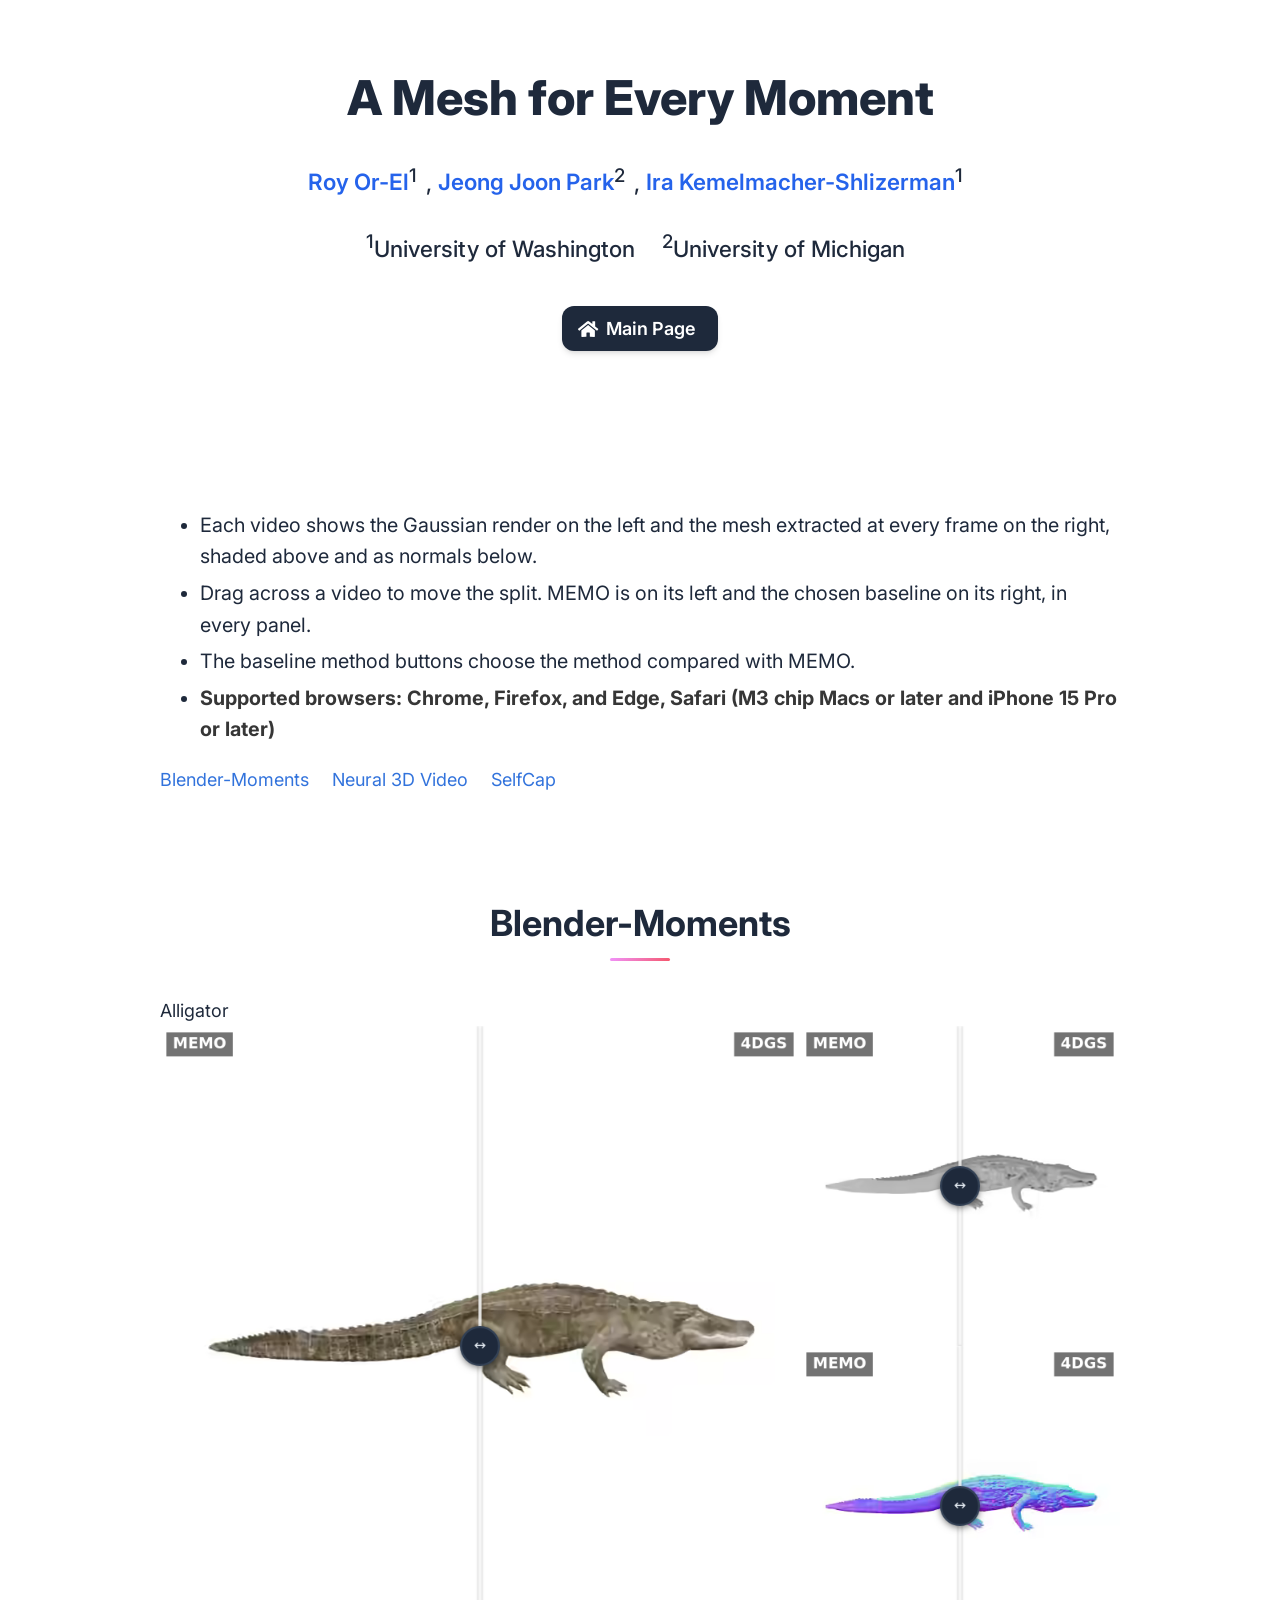
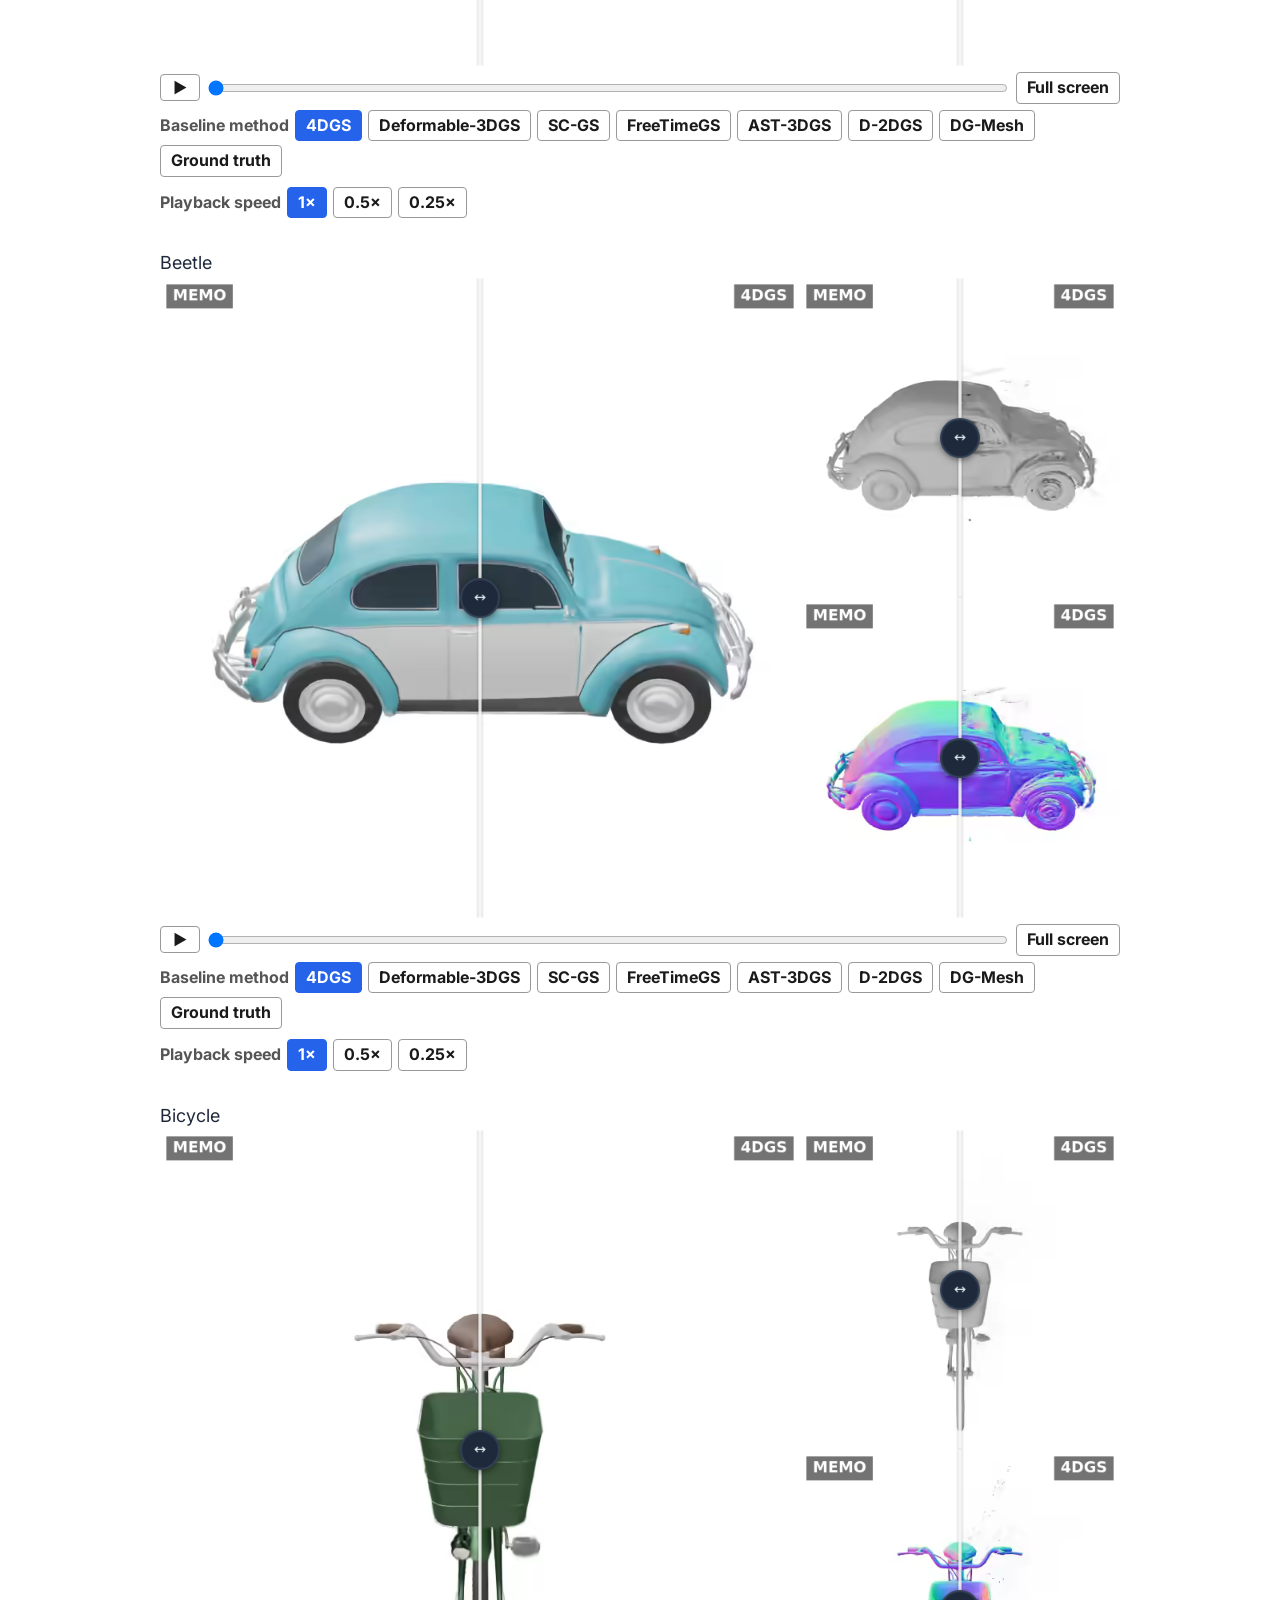
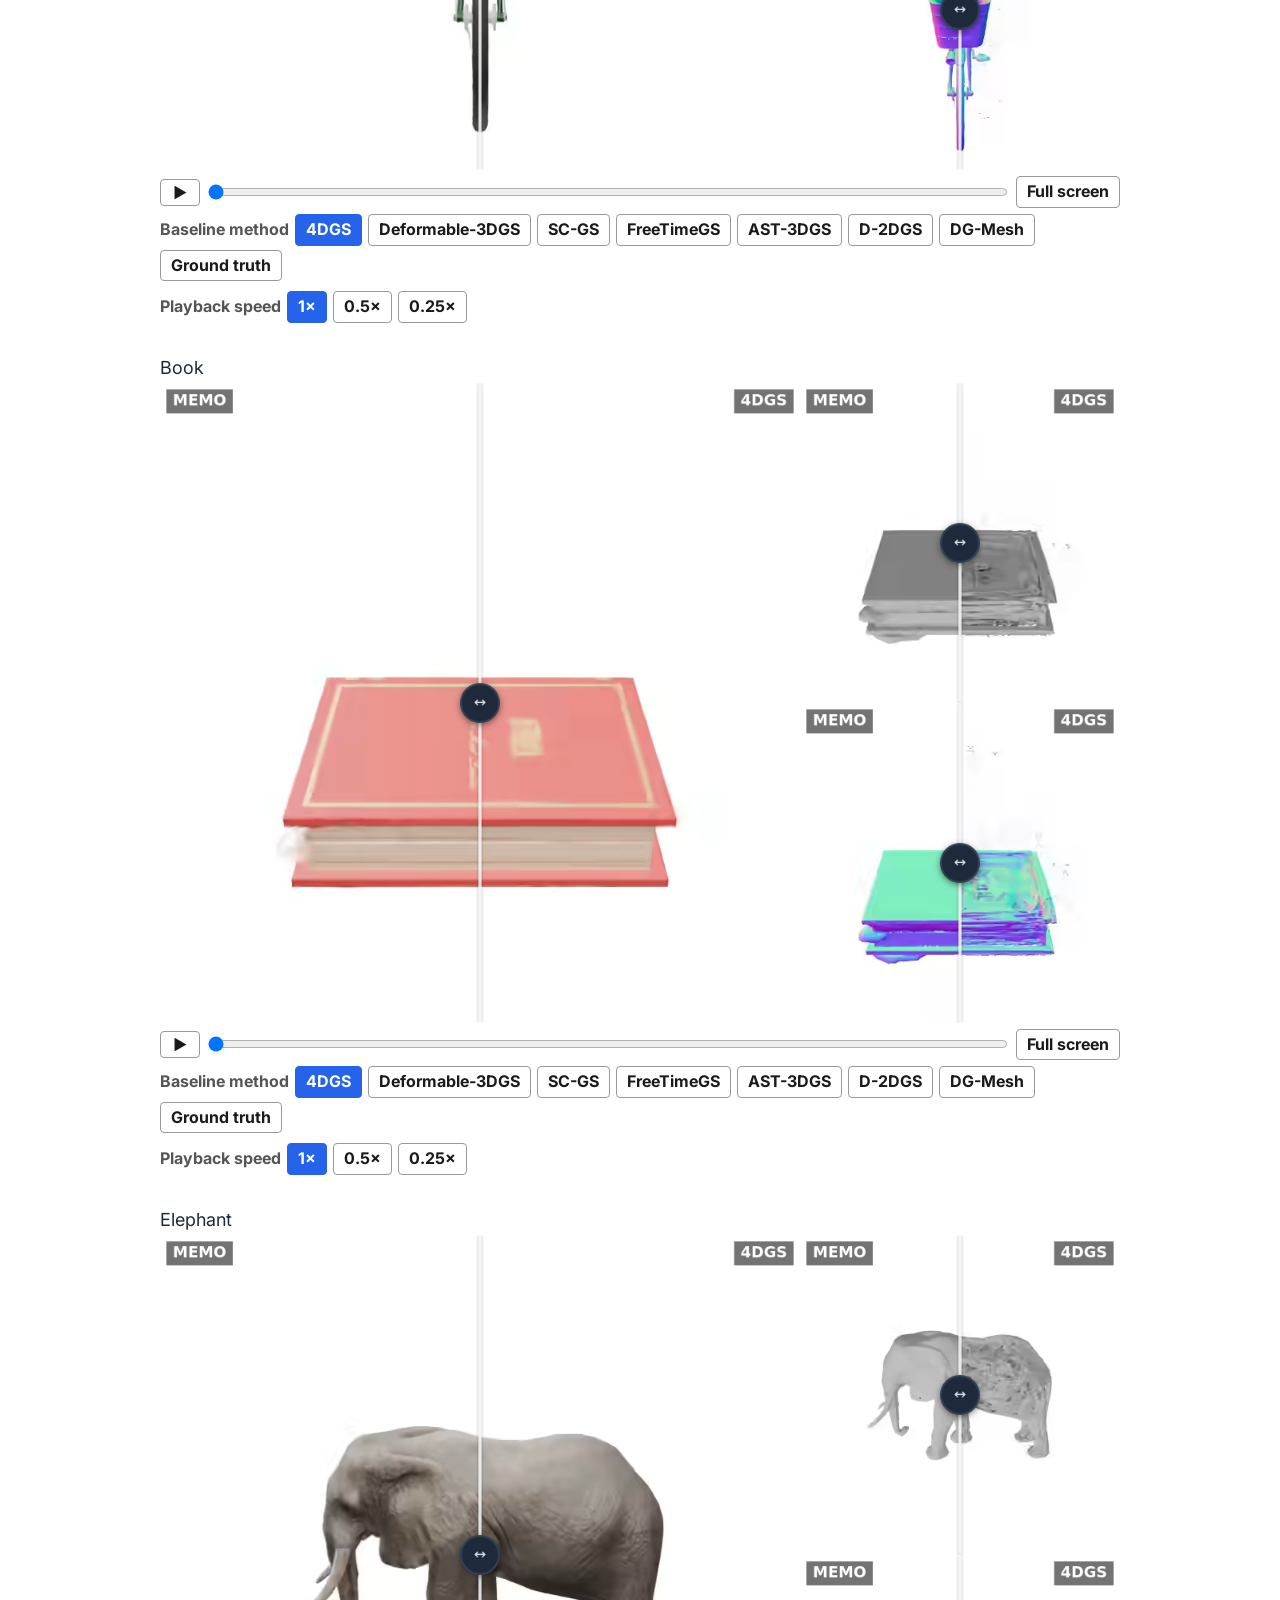
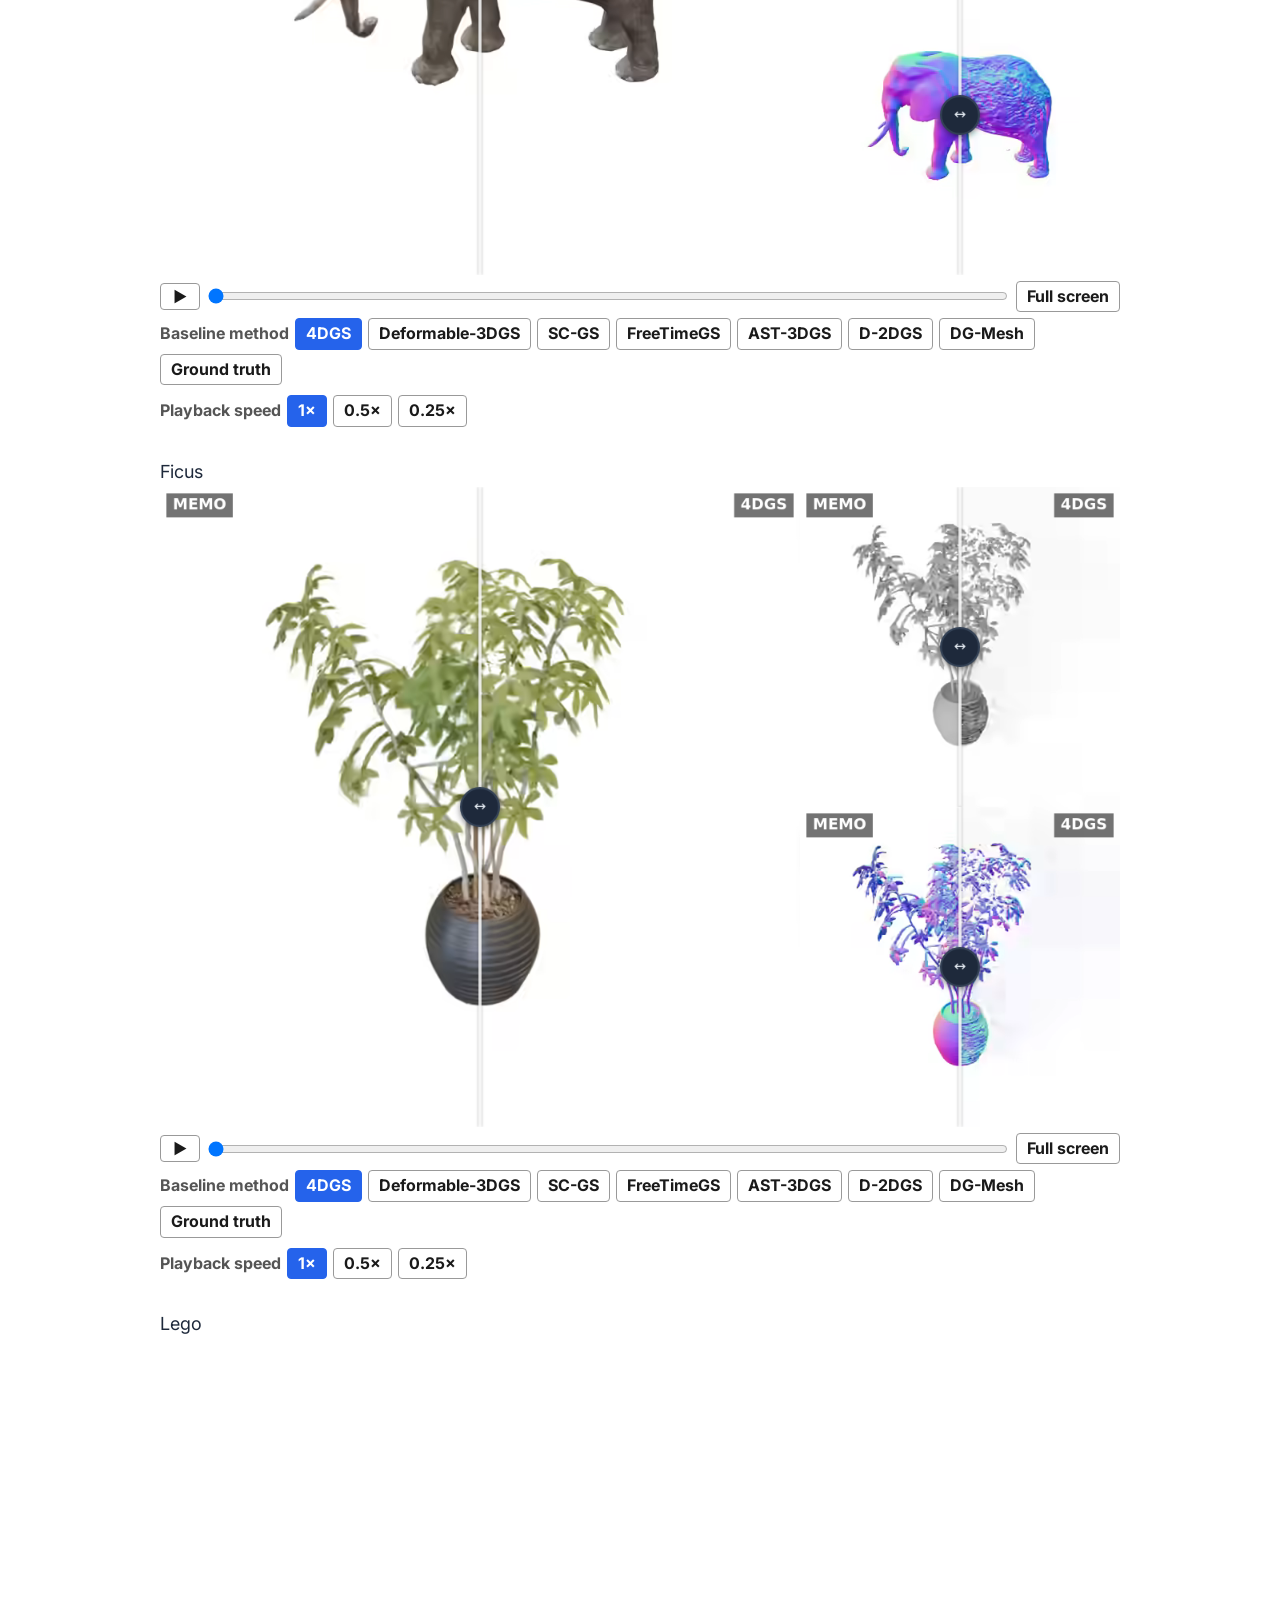
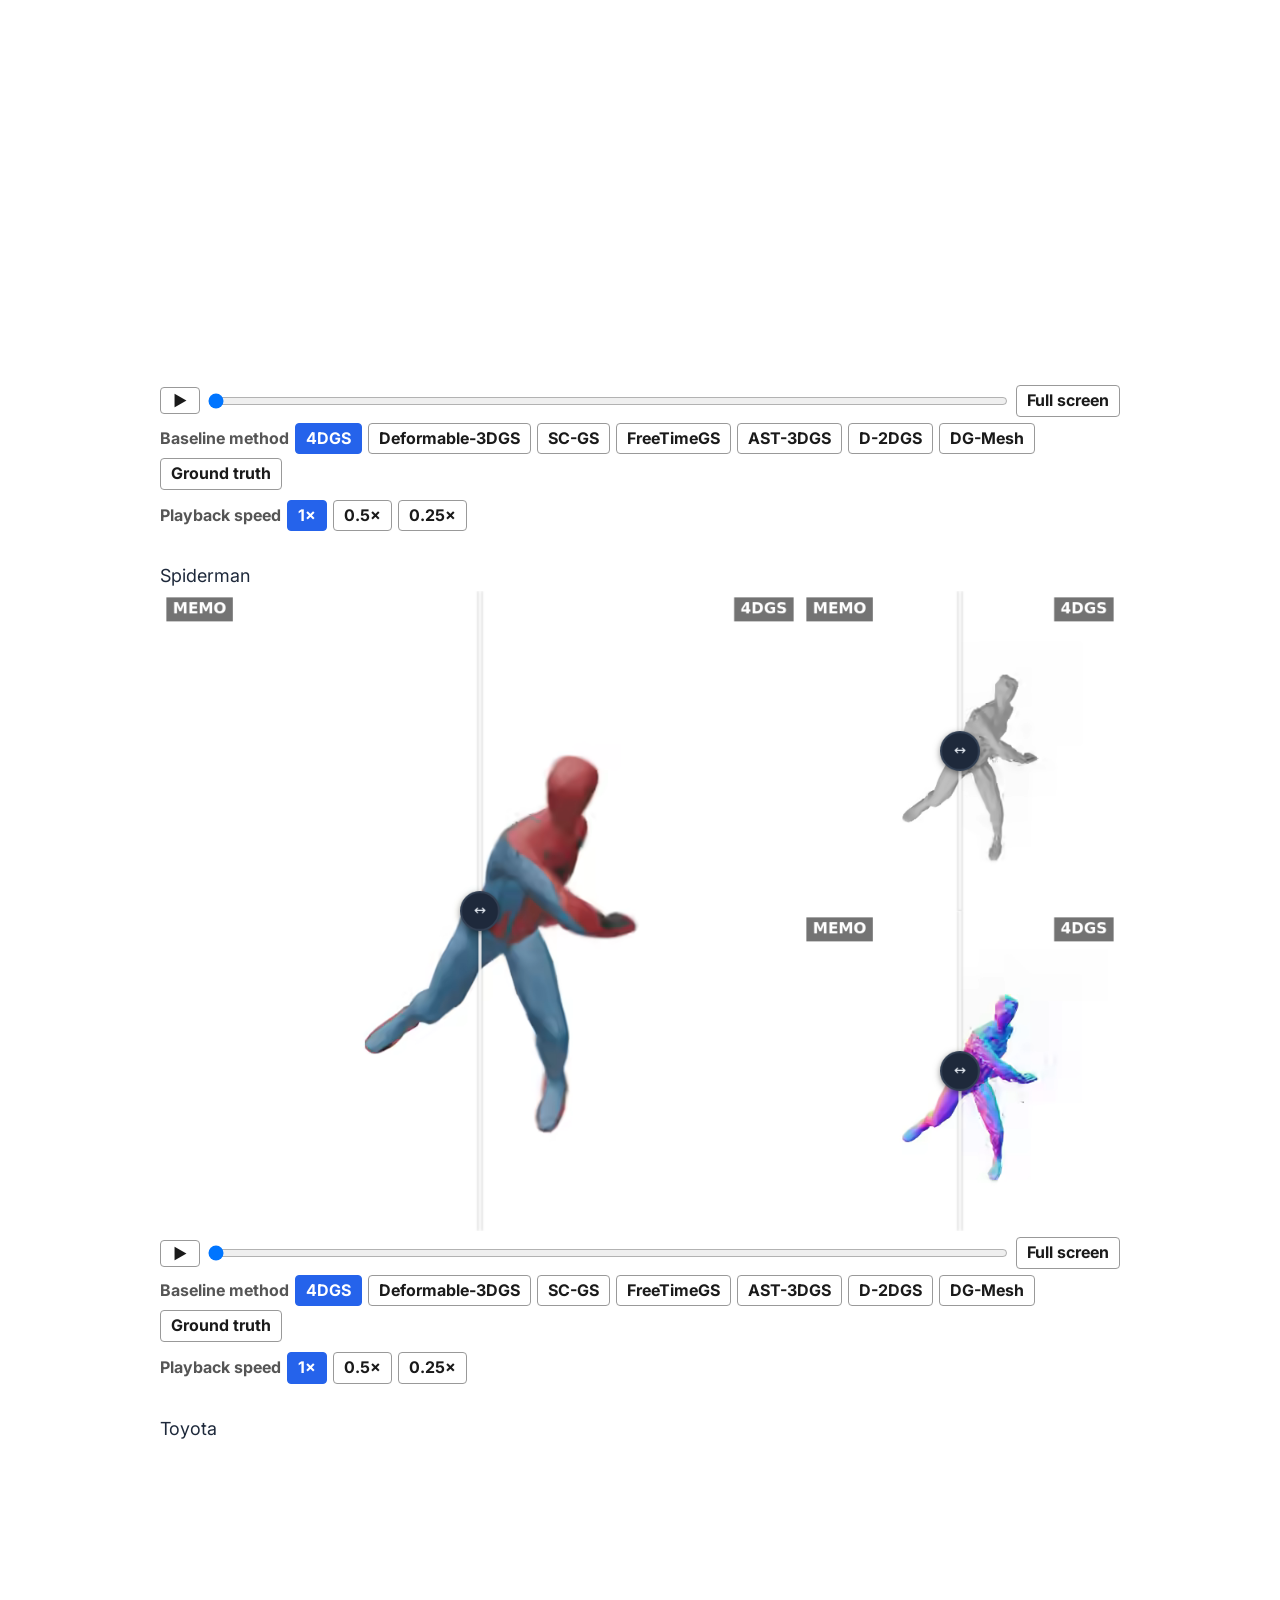
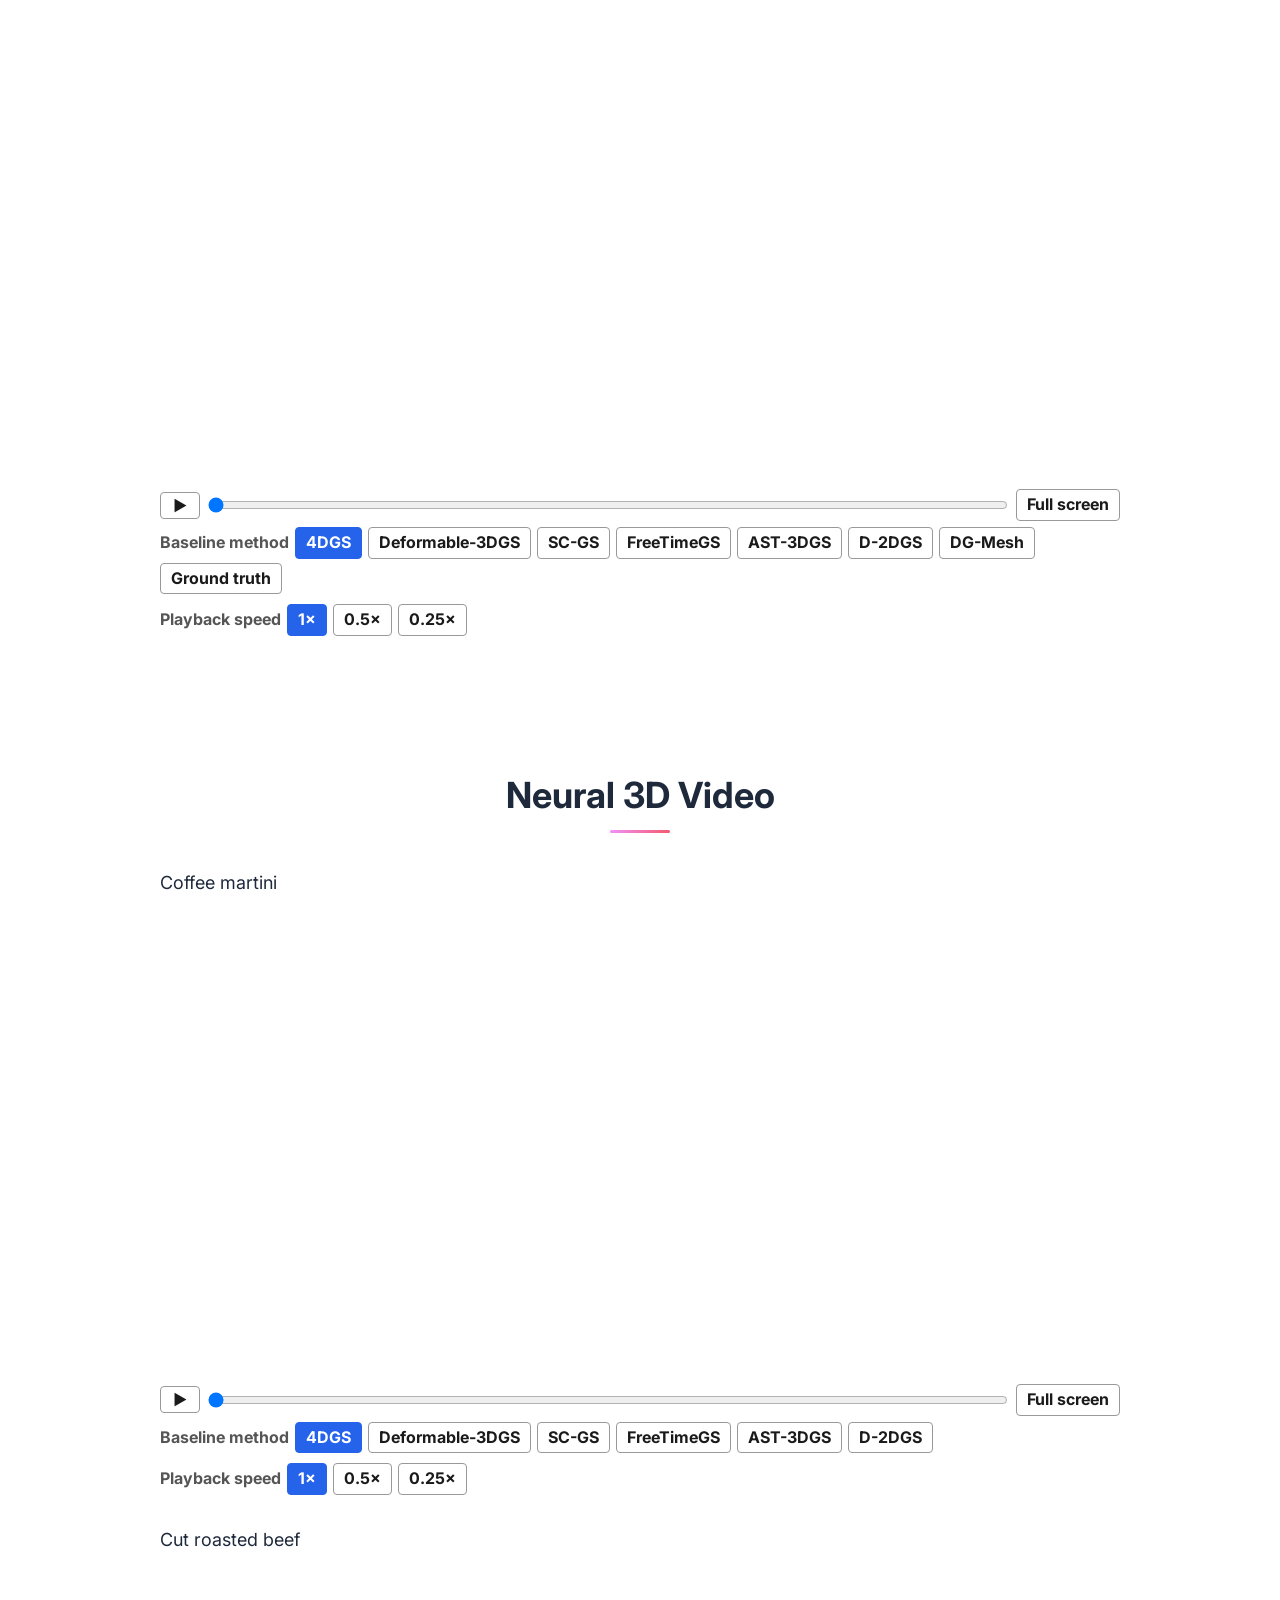
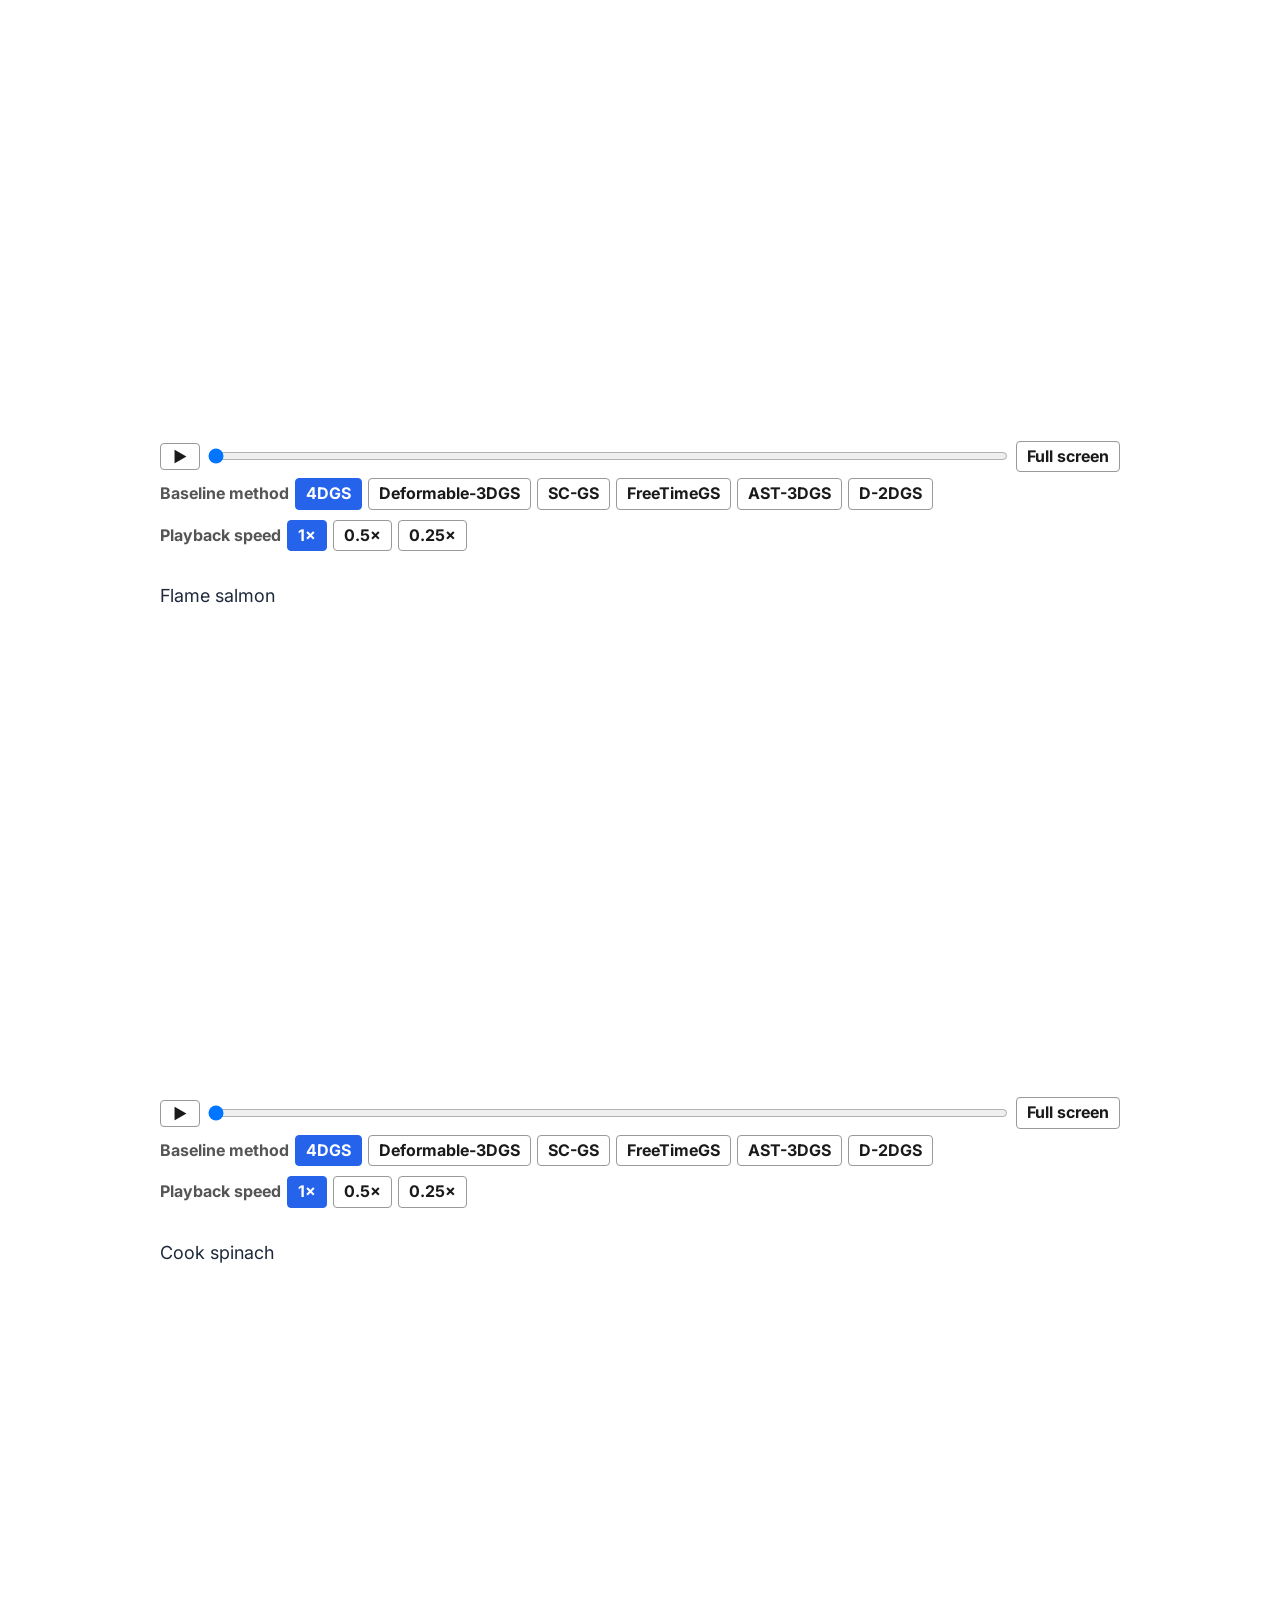
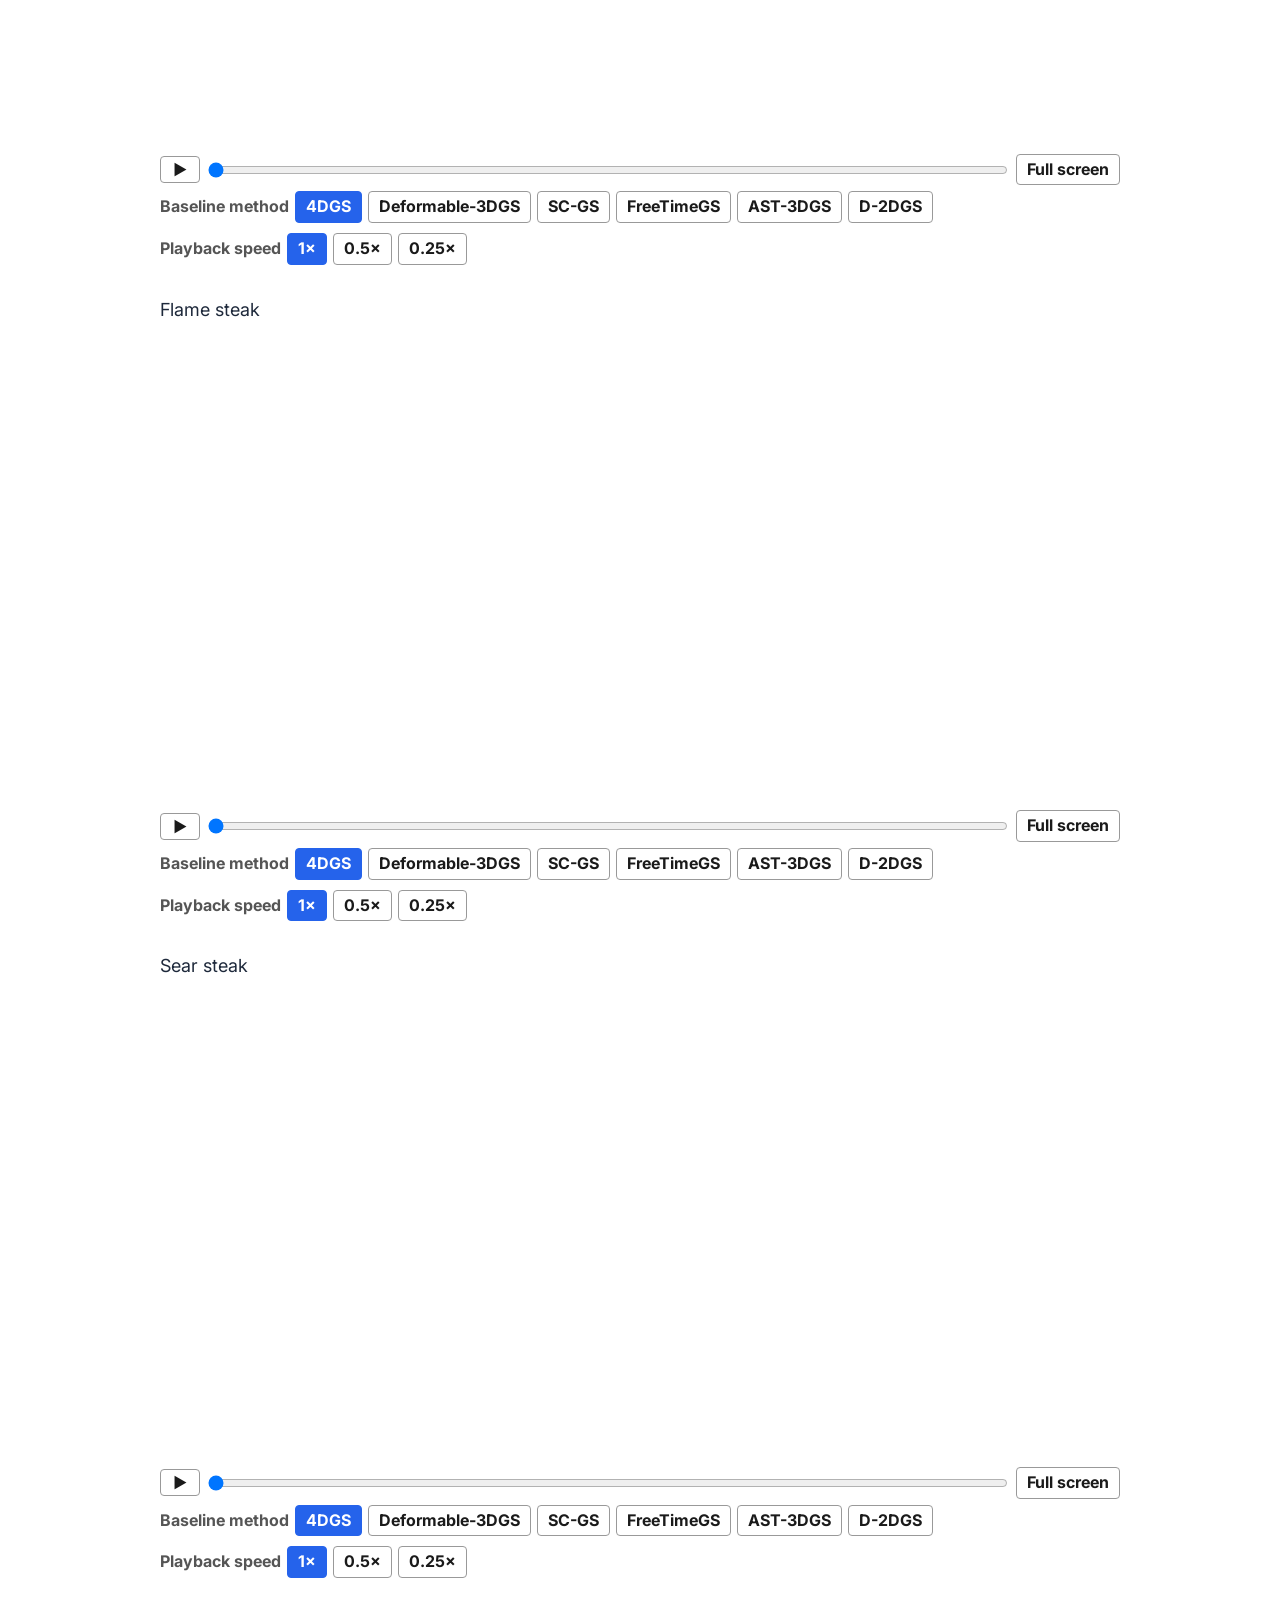
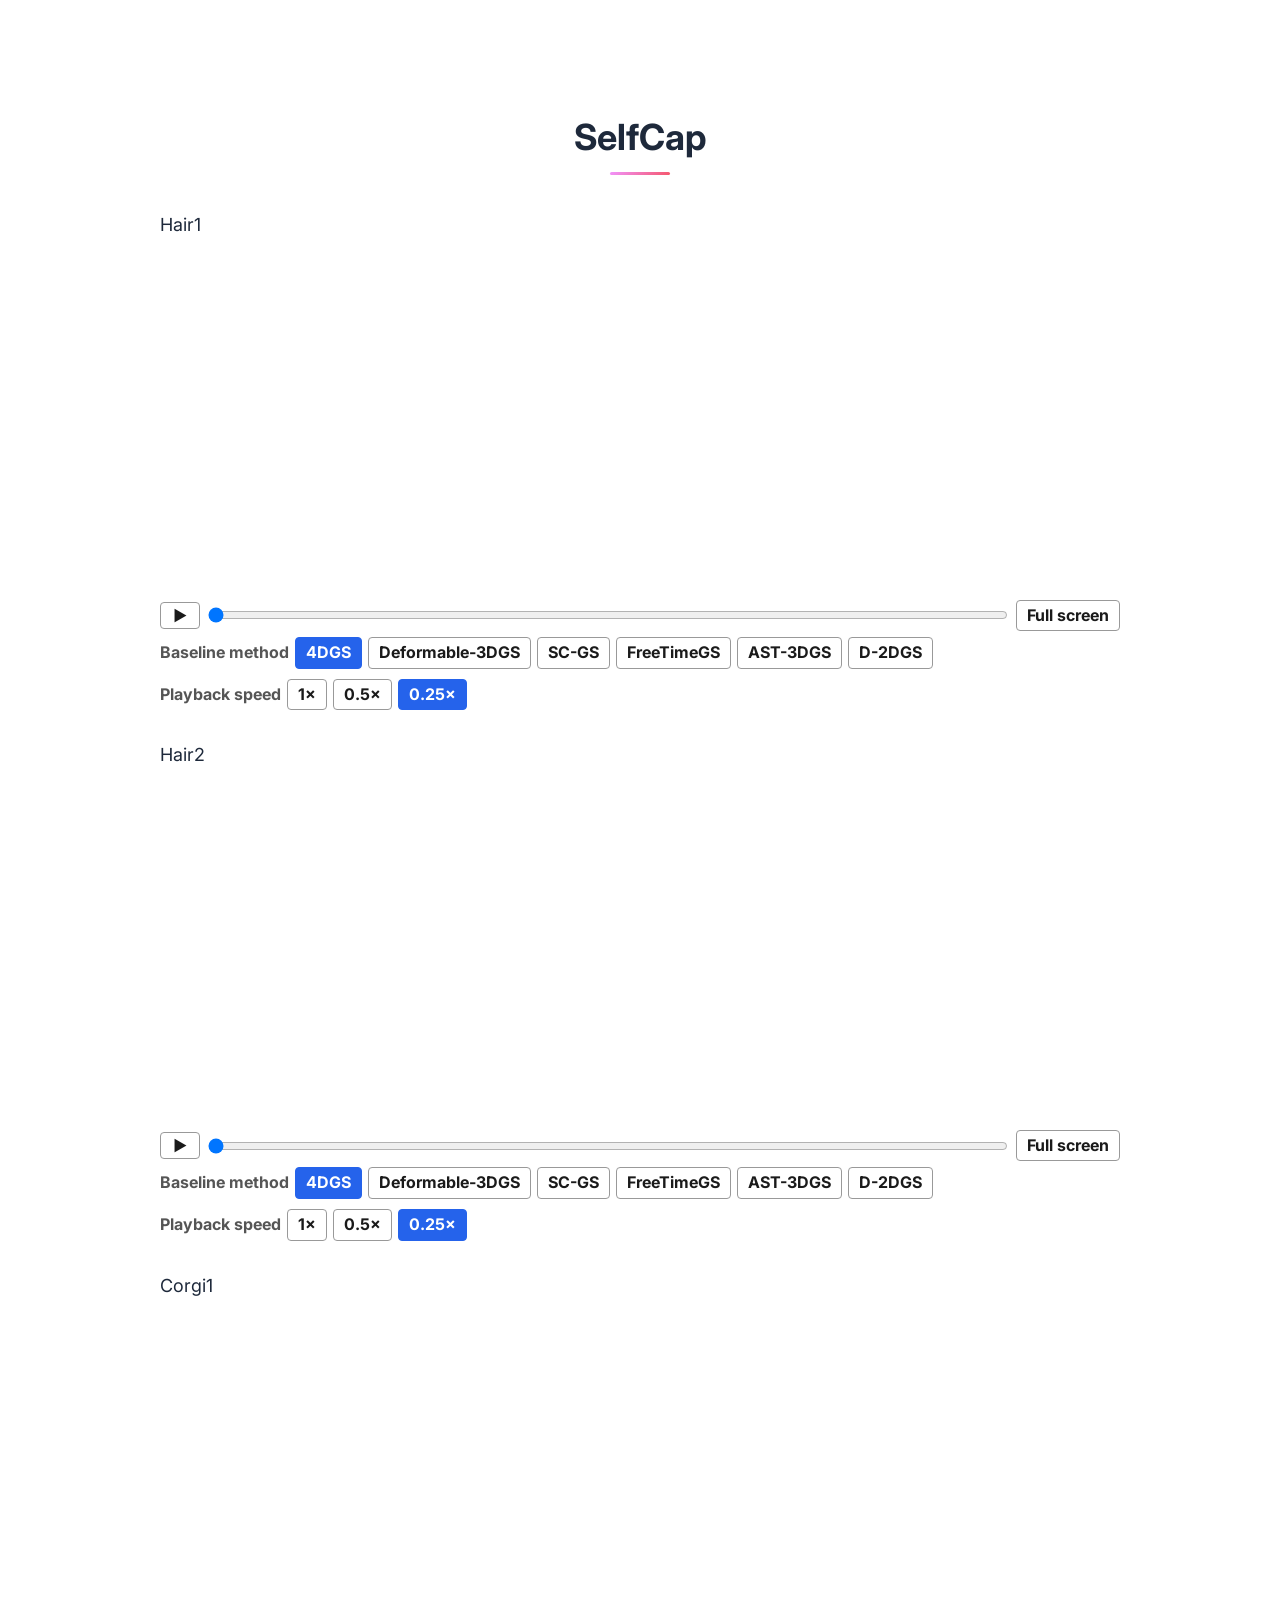
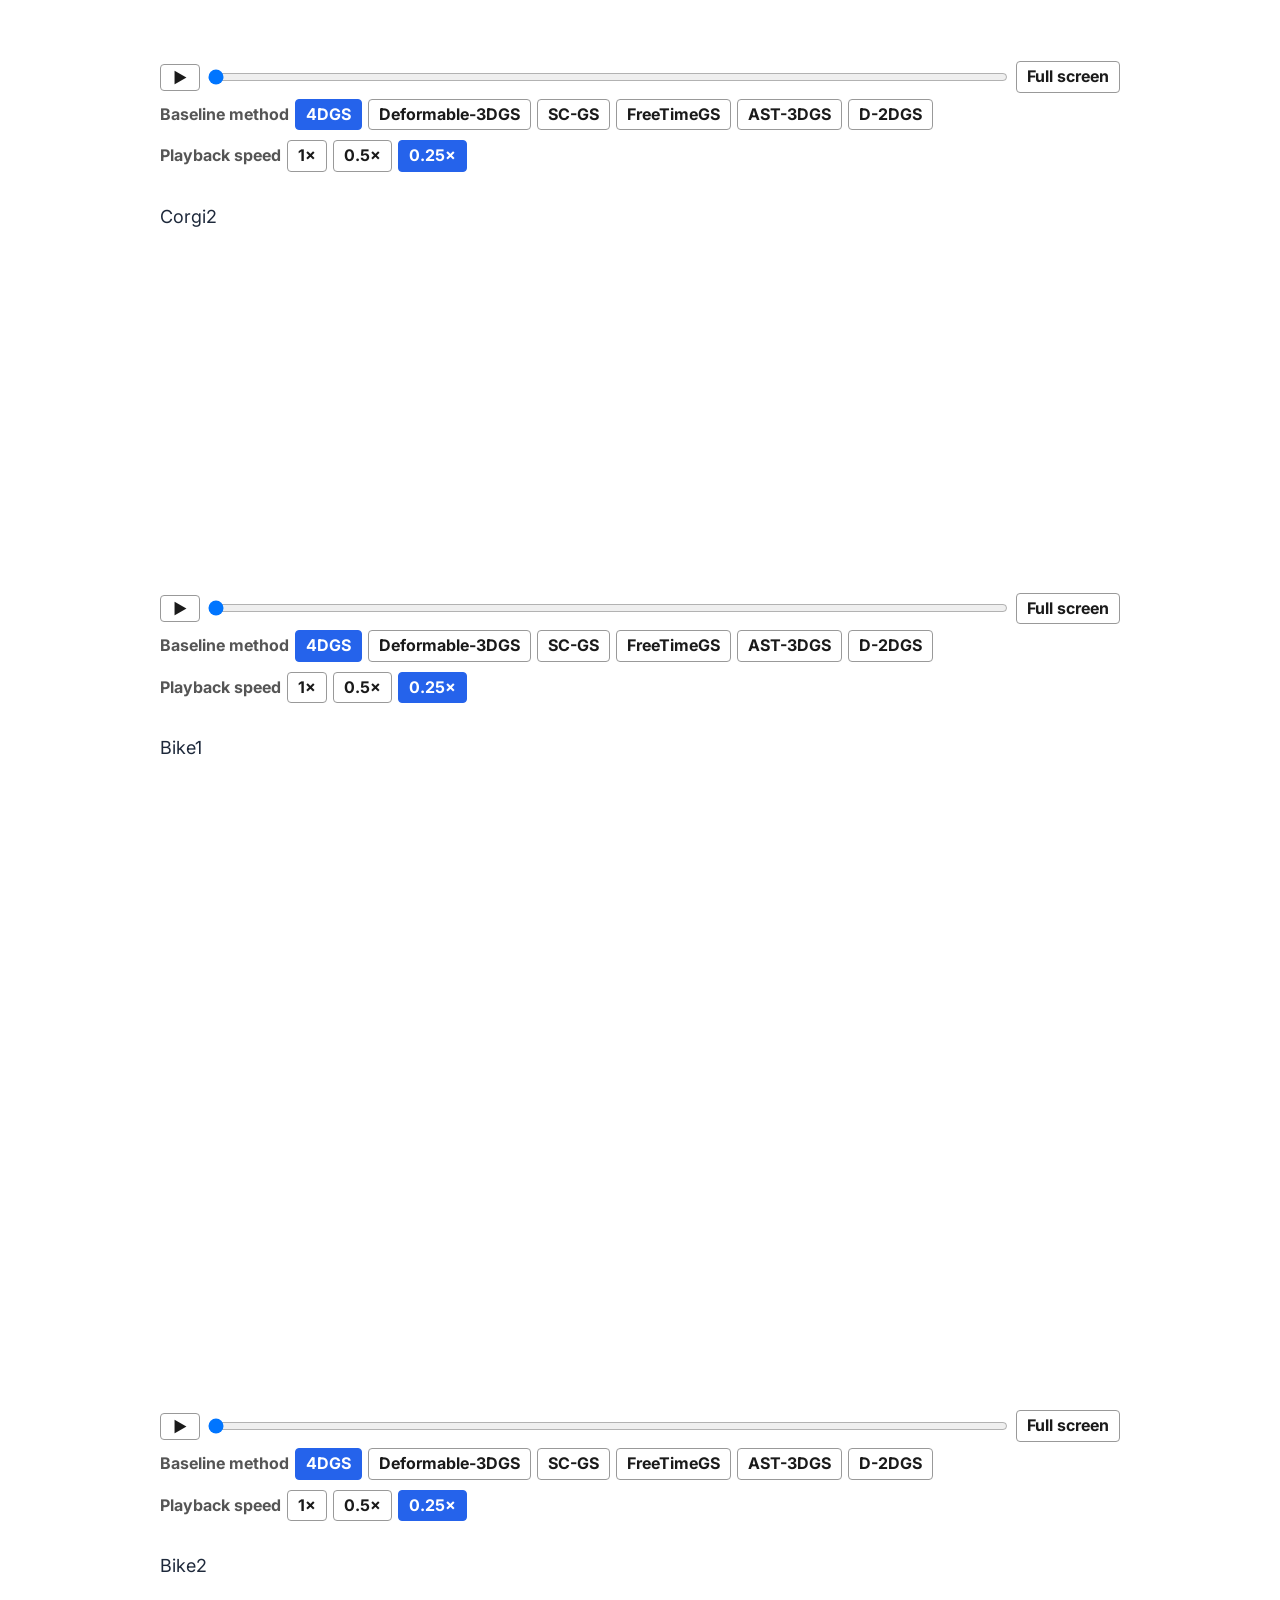
==== commit 53e2d04c: "Supported-browsers note" ====
--- a/comparisons.html
+++ b/comparisons.html
@@ -29,7 +29,7 @@
 <li>Each video shows the Gaussian render on the left and the mesh extracted at every frame on the right, shaded above and as normals below.</li>
 <li>Drag across a video to move the split. MEMO is on its left and the chosen baseline on its right, in every panel.</li>
 <li>The baseline method buttons choose the method compared with MEMO.</li>
-<li>The videos are encoded with AV1 and play in Chrome, Firefox, and Edge.</li>
+<li><strong>Supported browsers: Chrome, Firefox, and Edge, Safari (M3 chip Macs or later and iPhone 15 Pro or later)</strong></li>
 </ul>
 <nav class="memo-nav"><a href="#blender_moments">Blender-Moments</a> <a href="#n3d">Neural 3D Video</a> <a href="#selfcap">SelfCap</a></nav>
 </div>
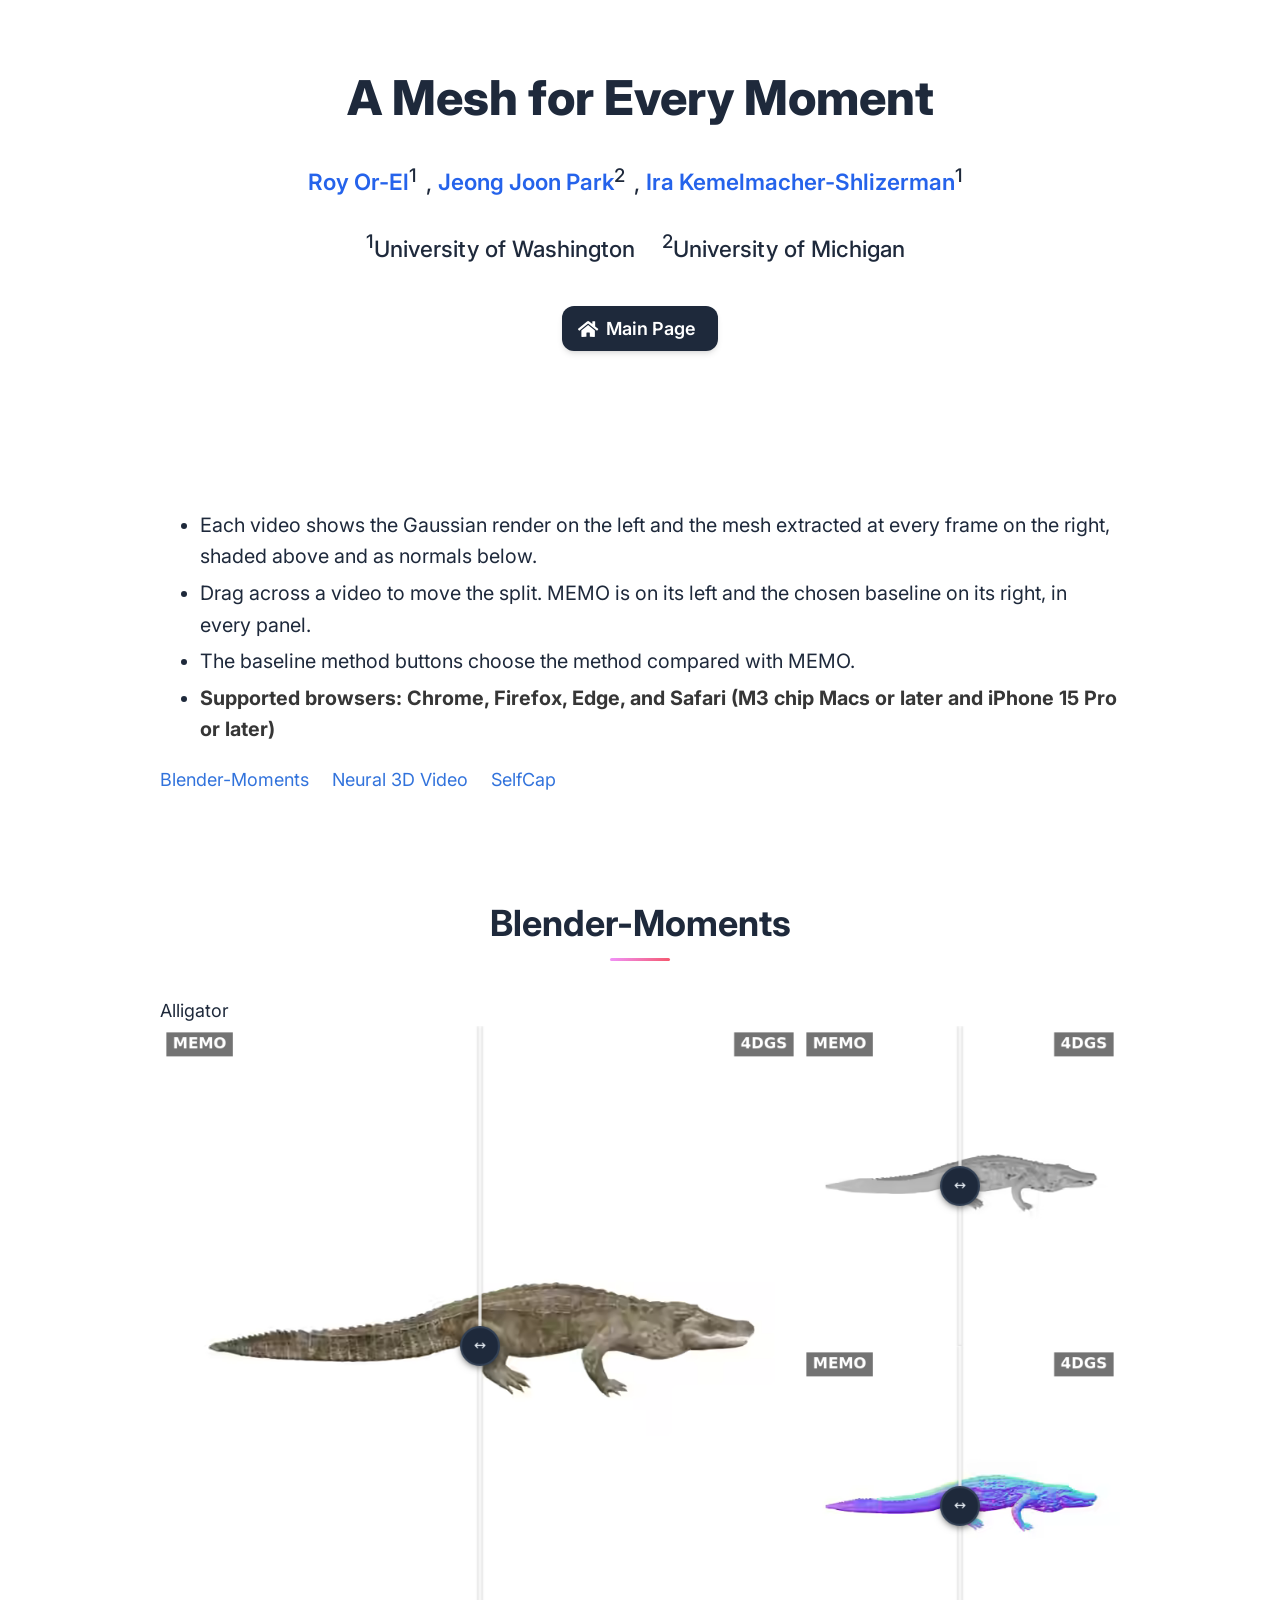
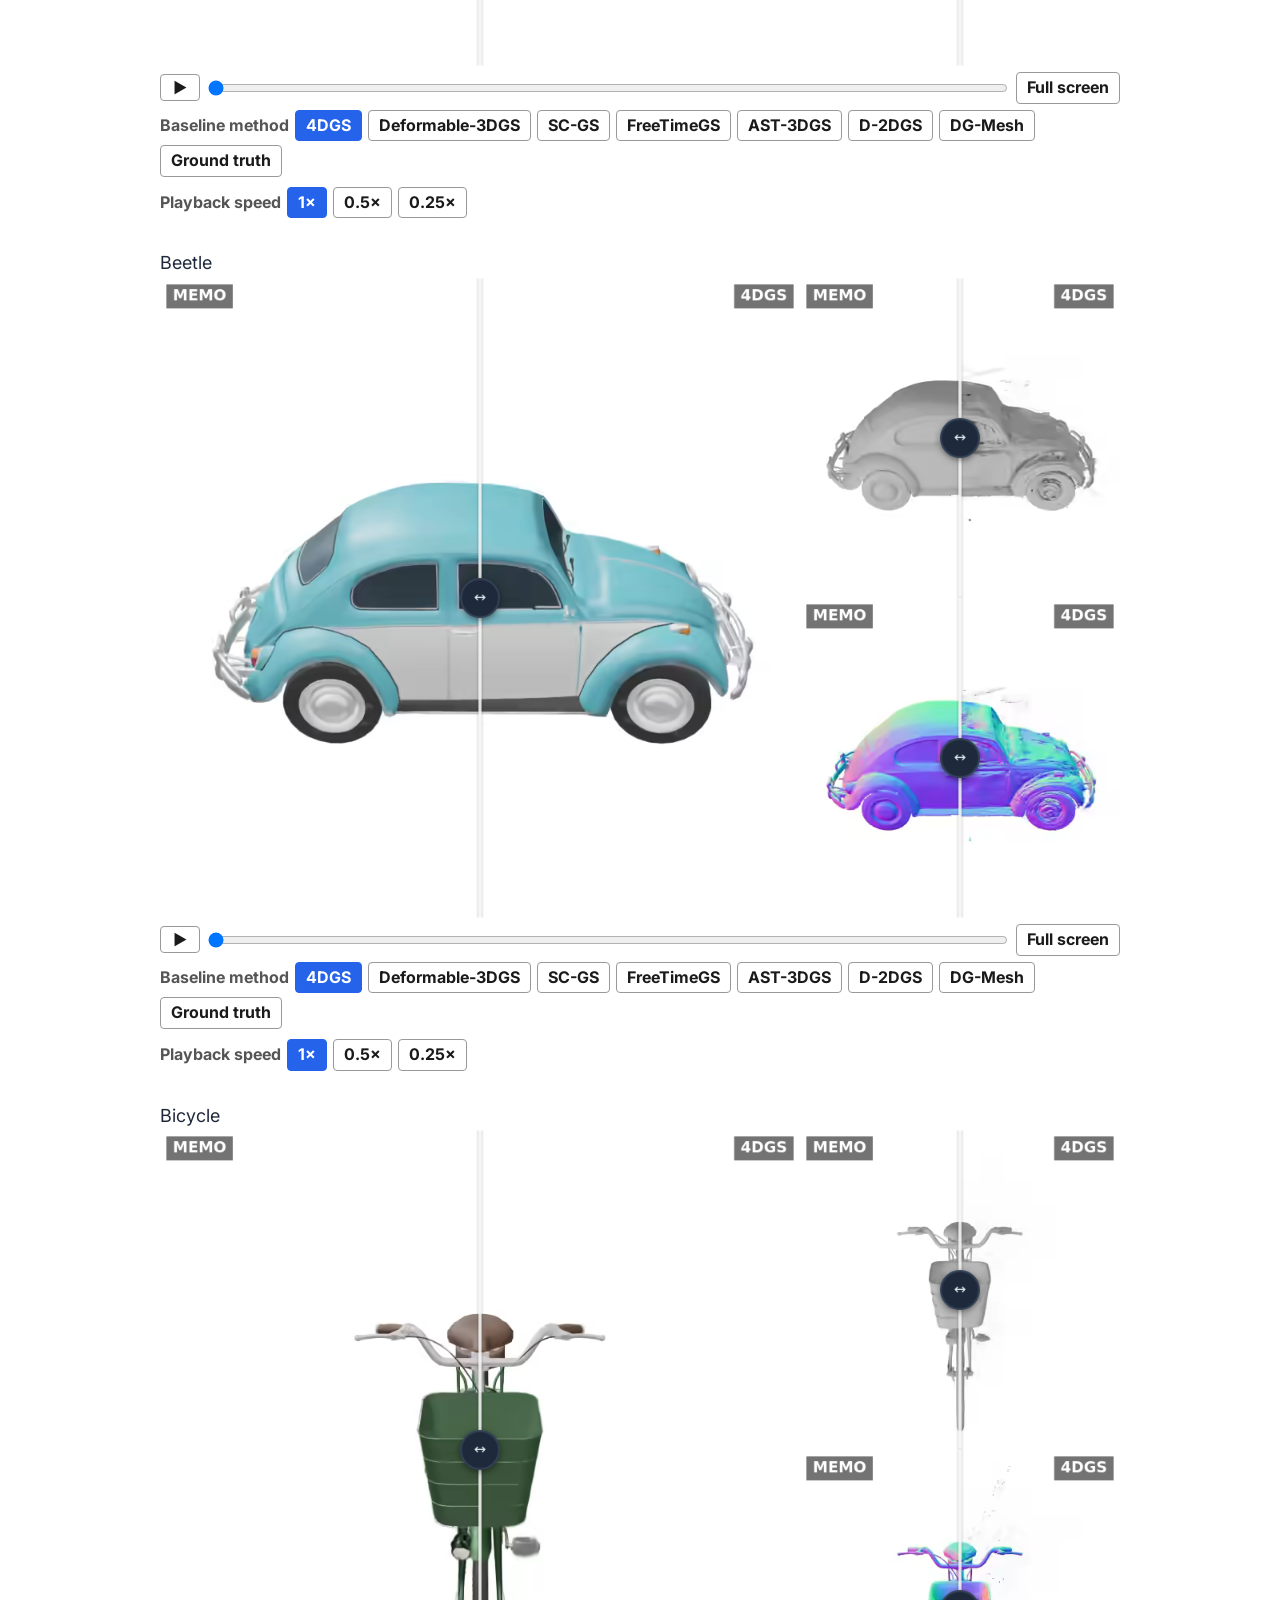
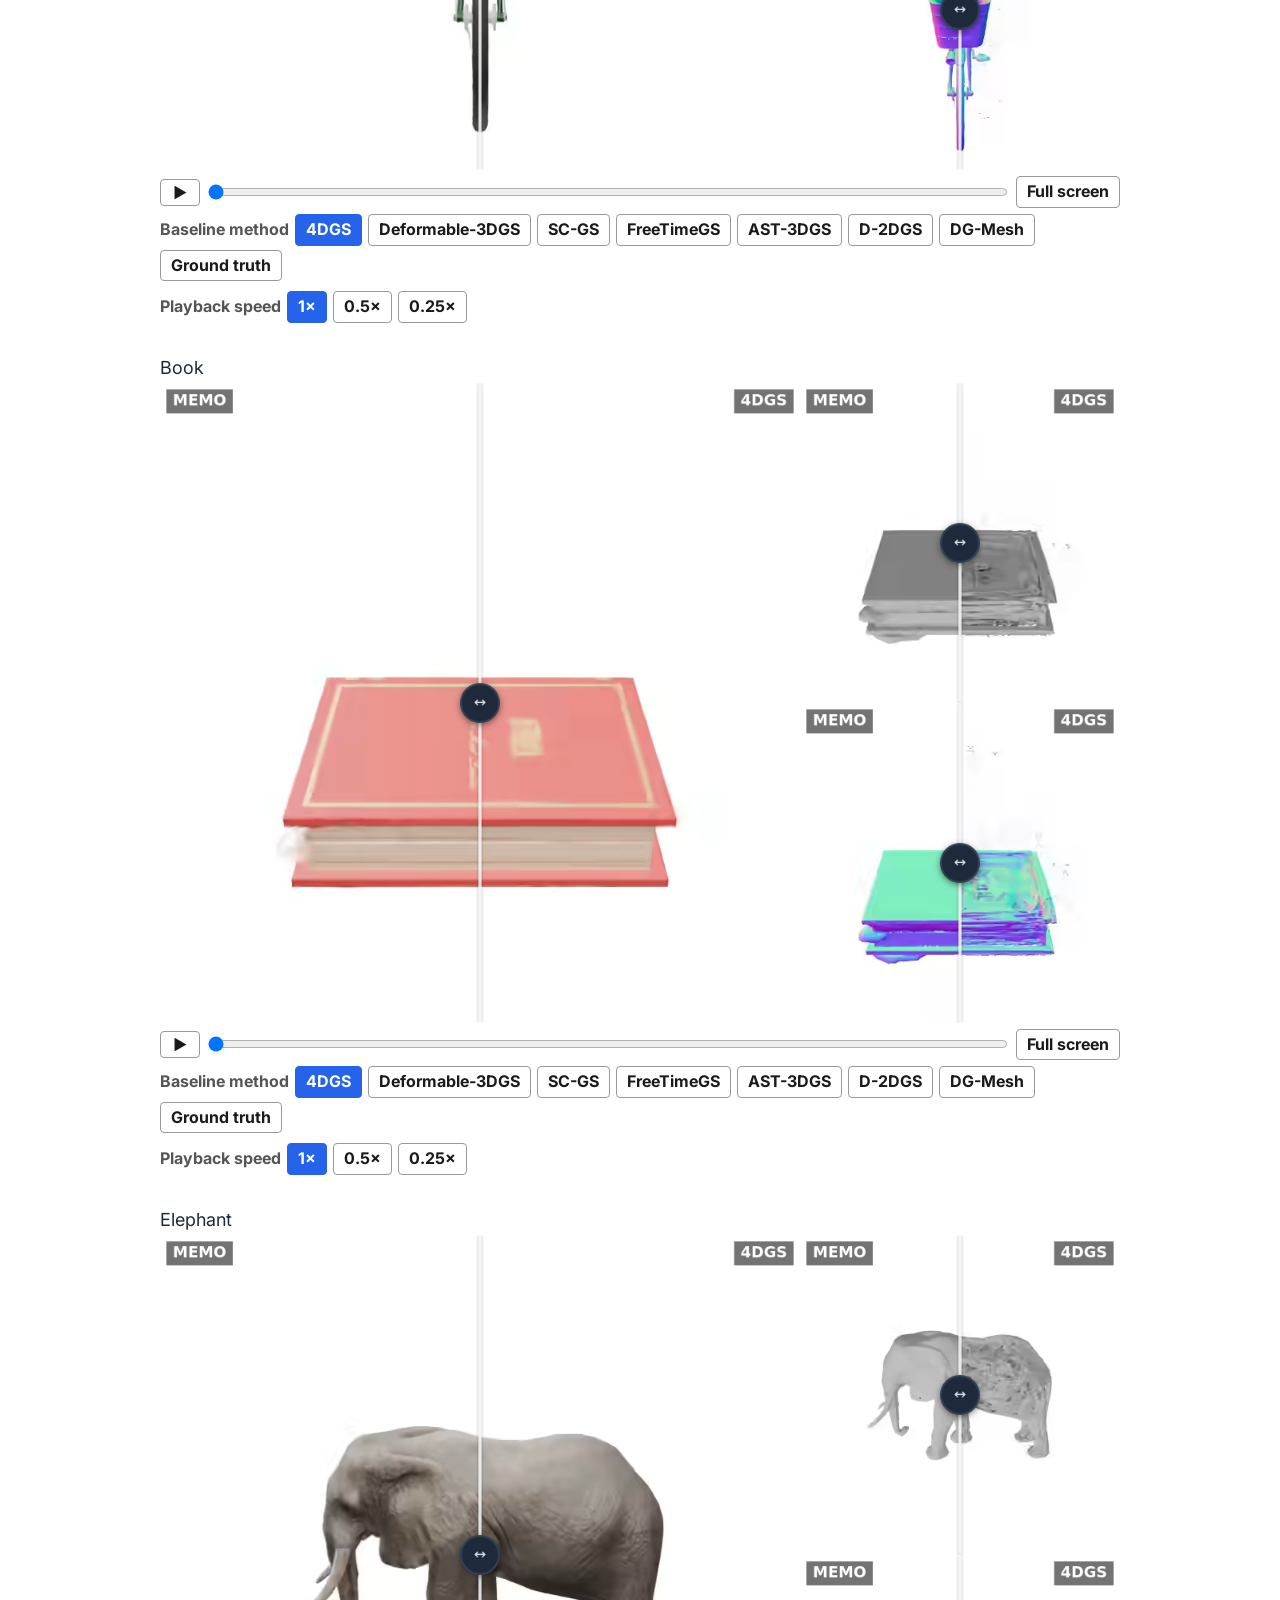
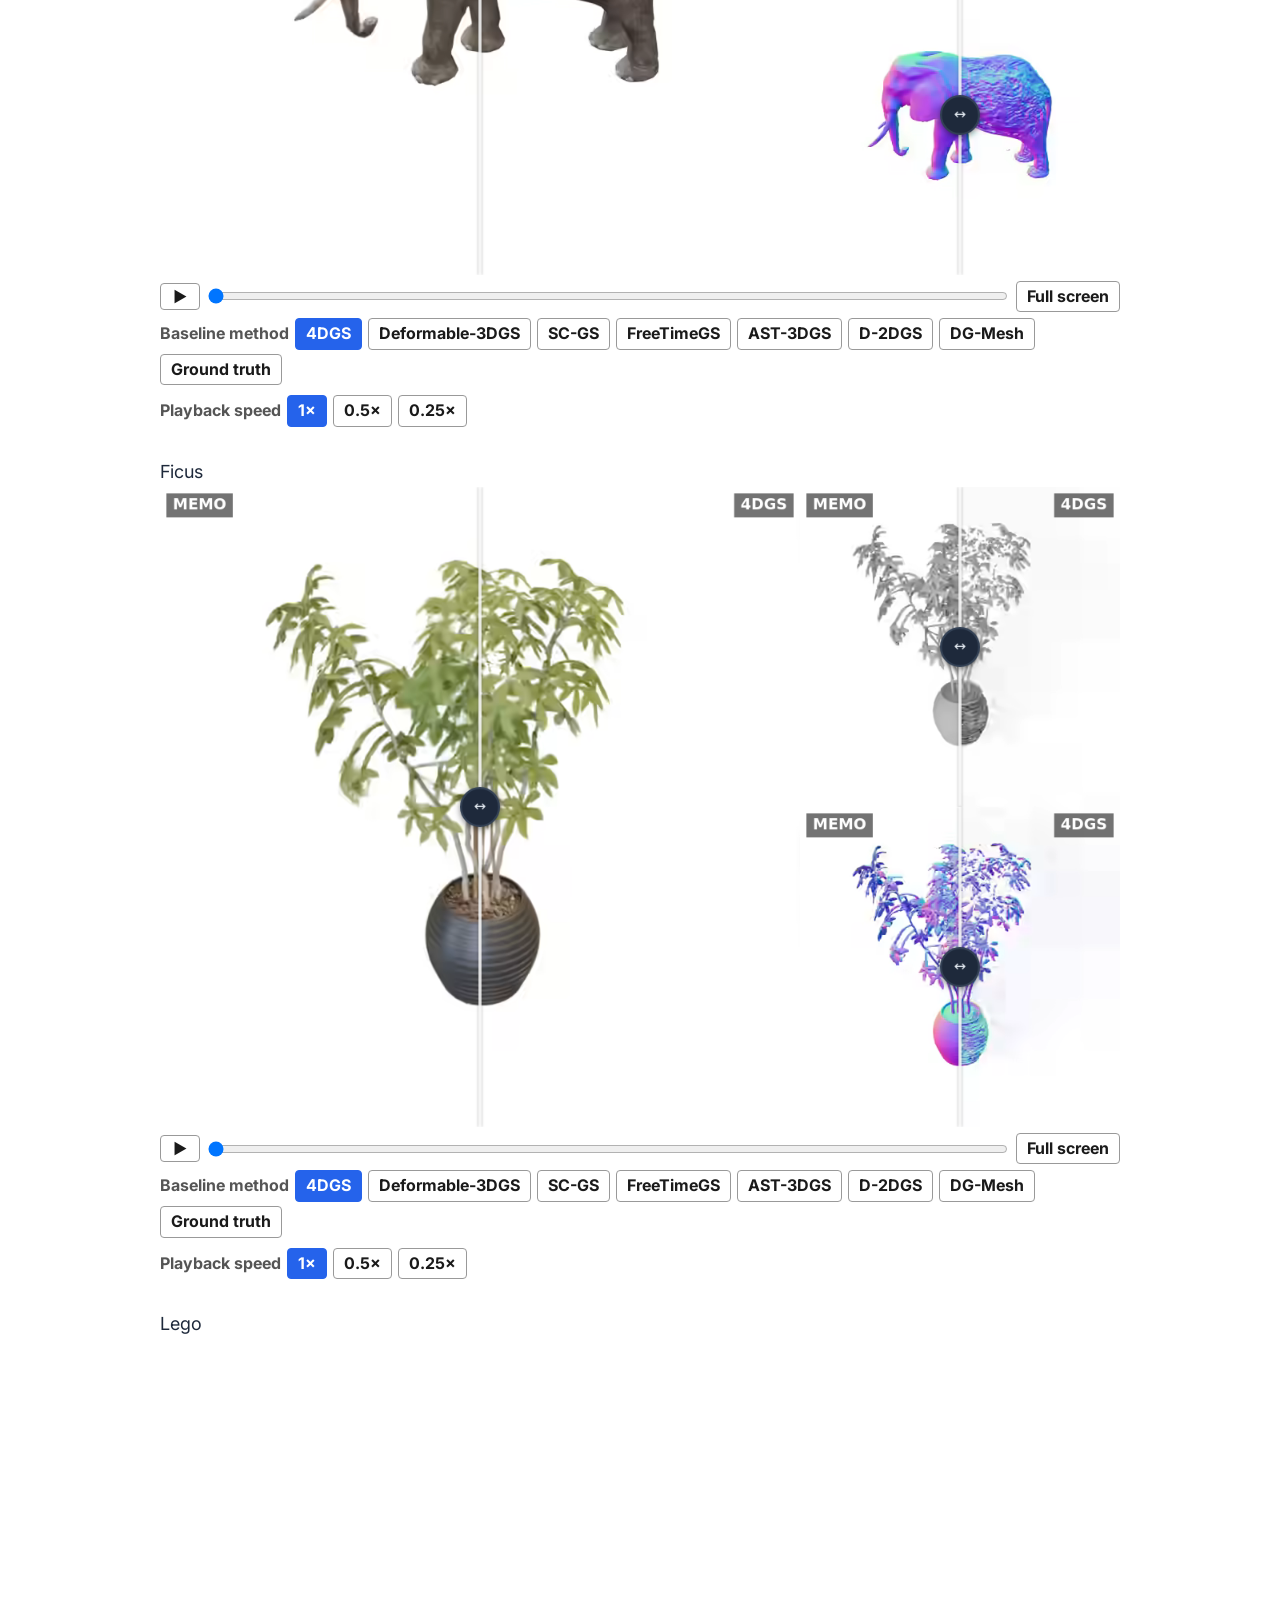
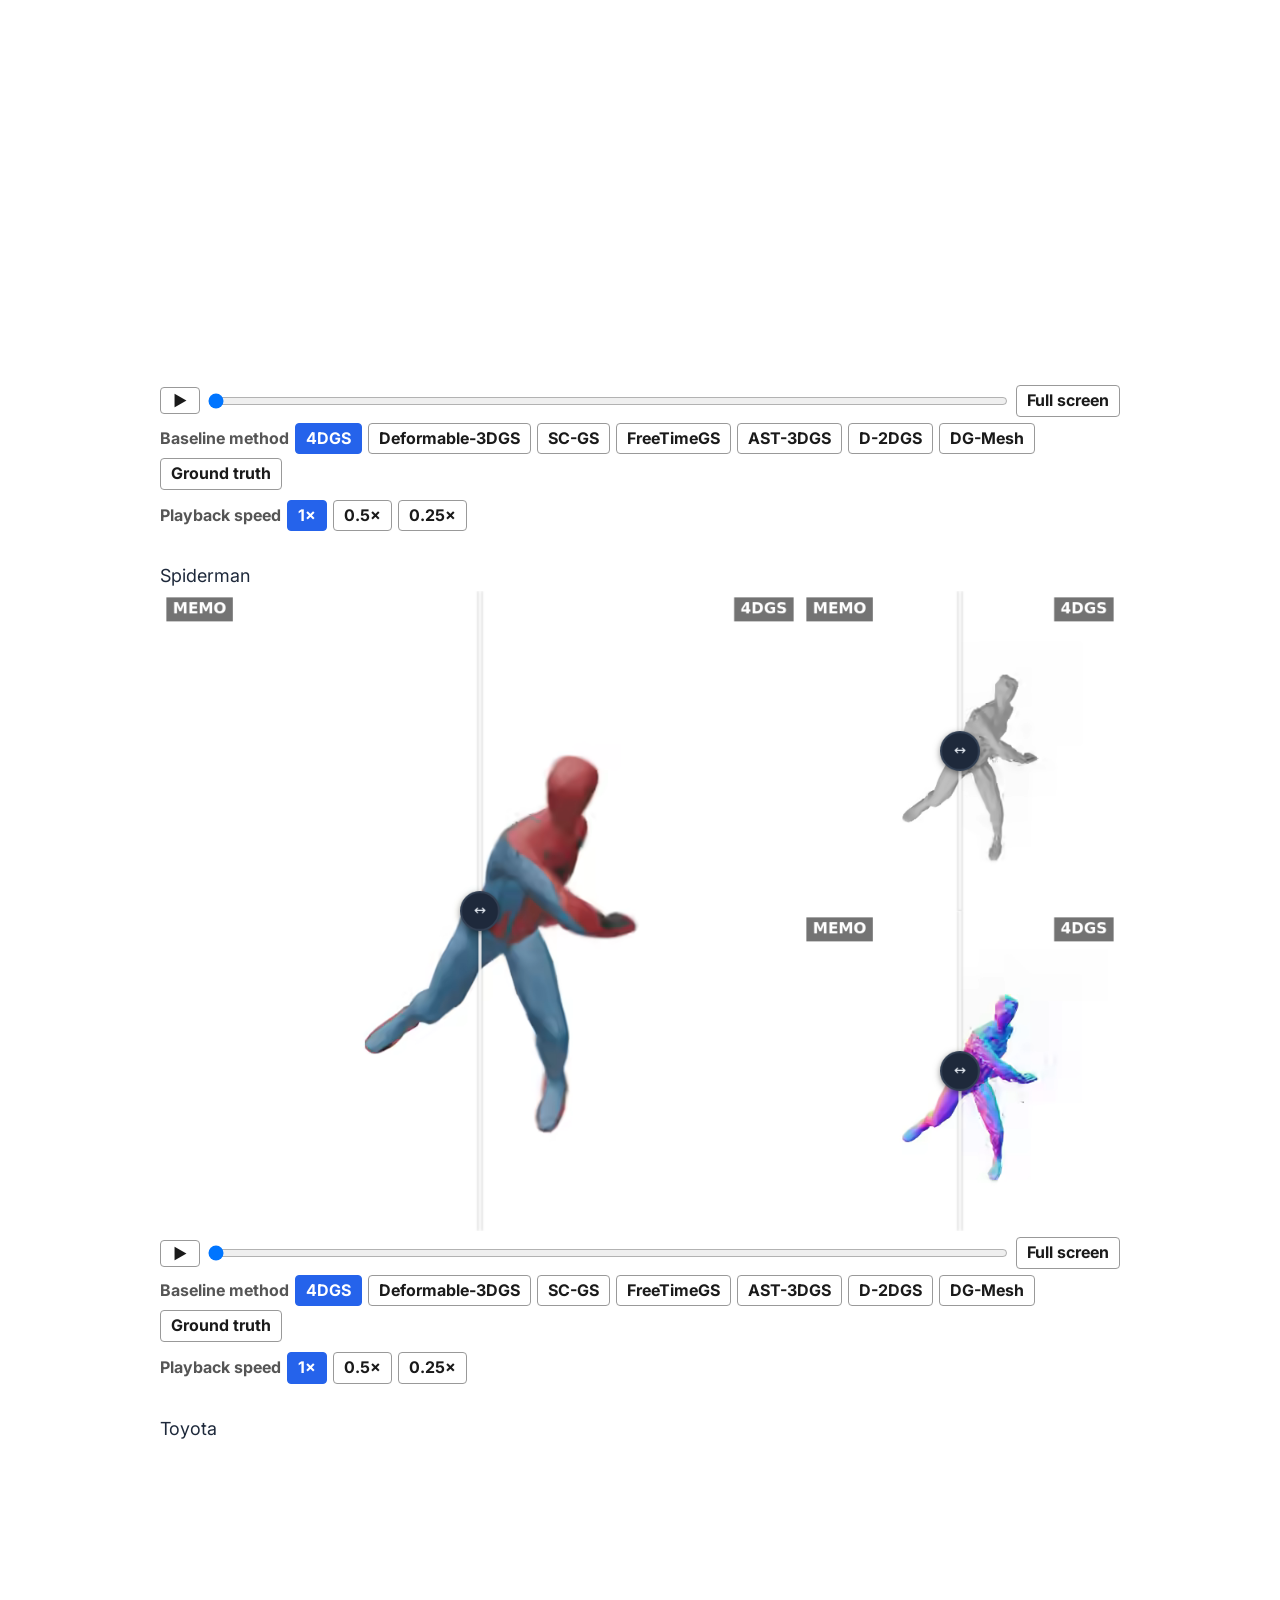
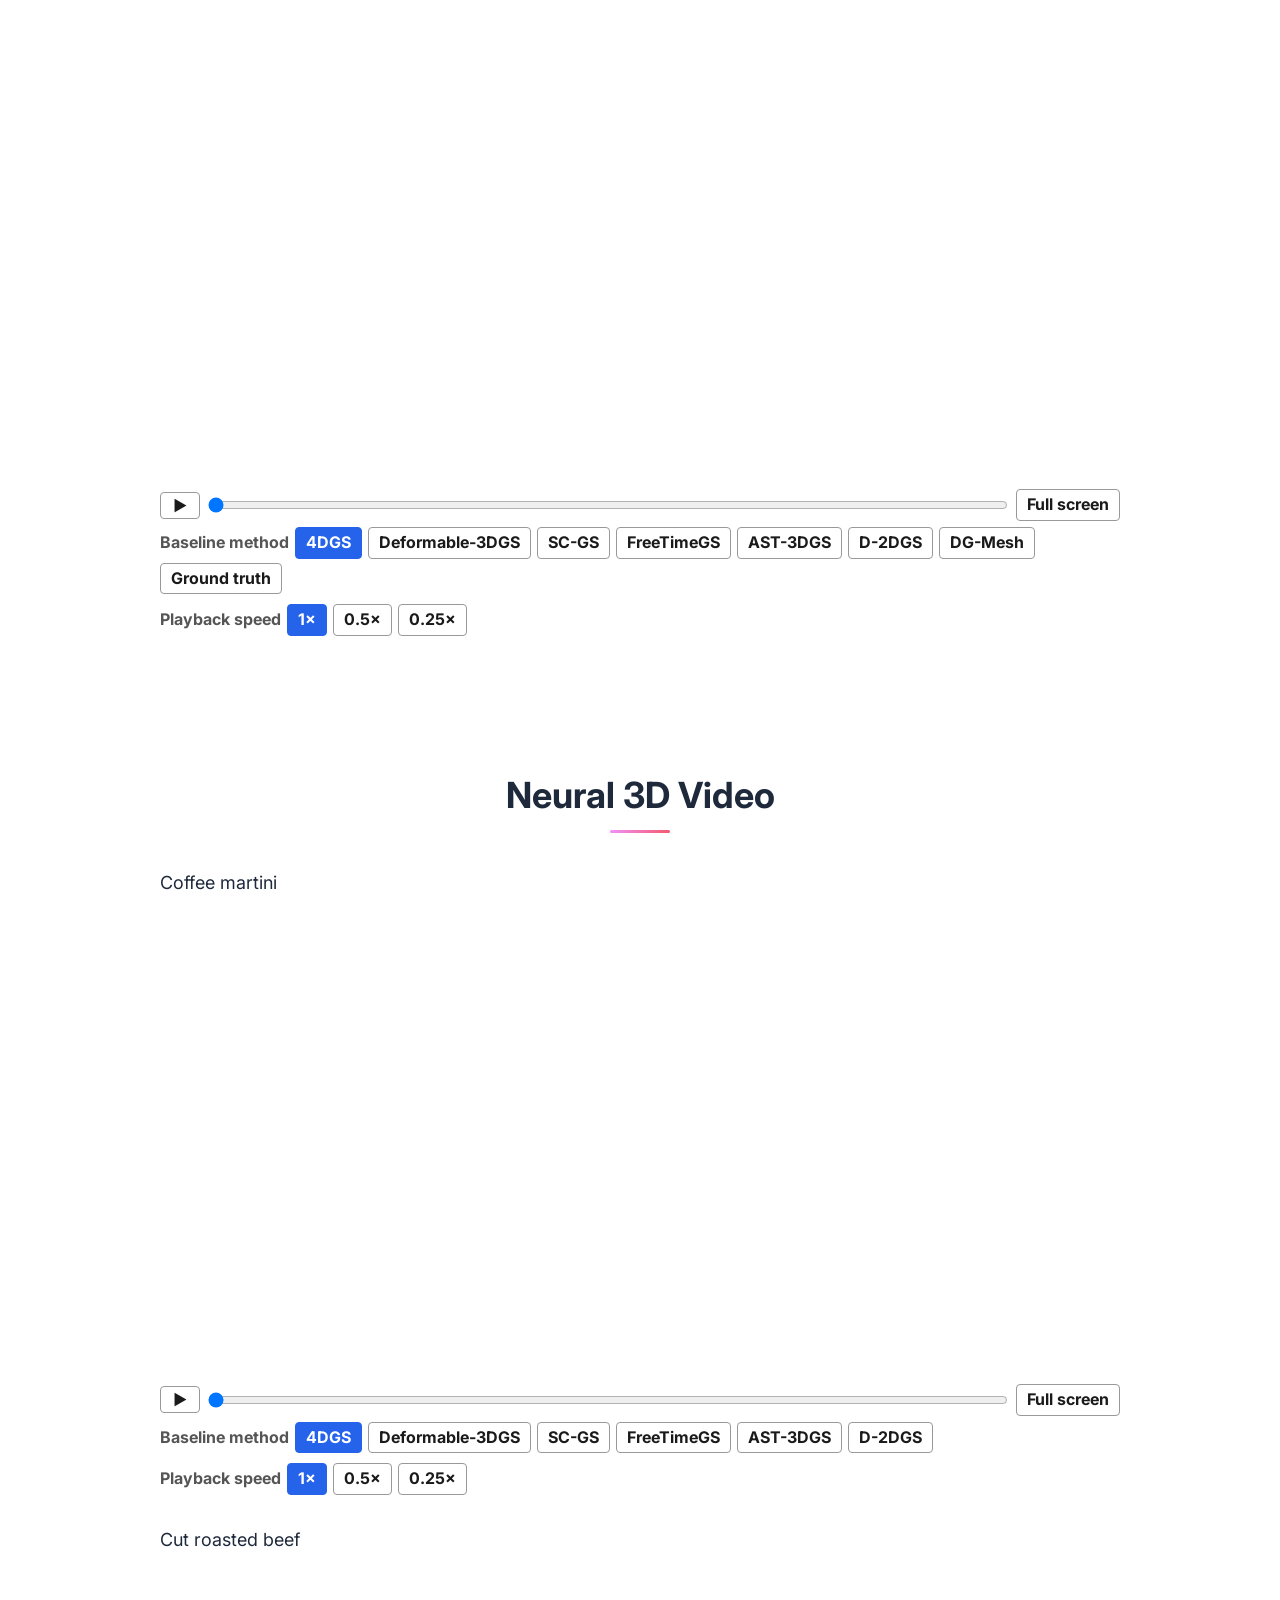
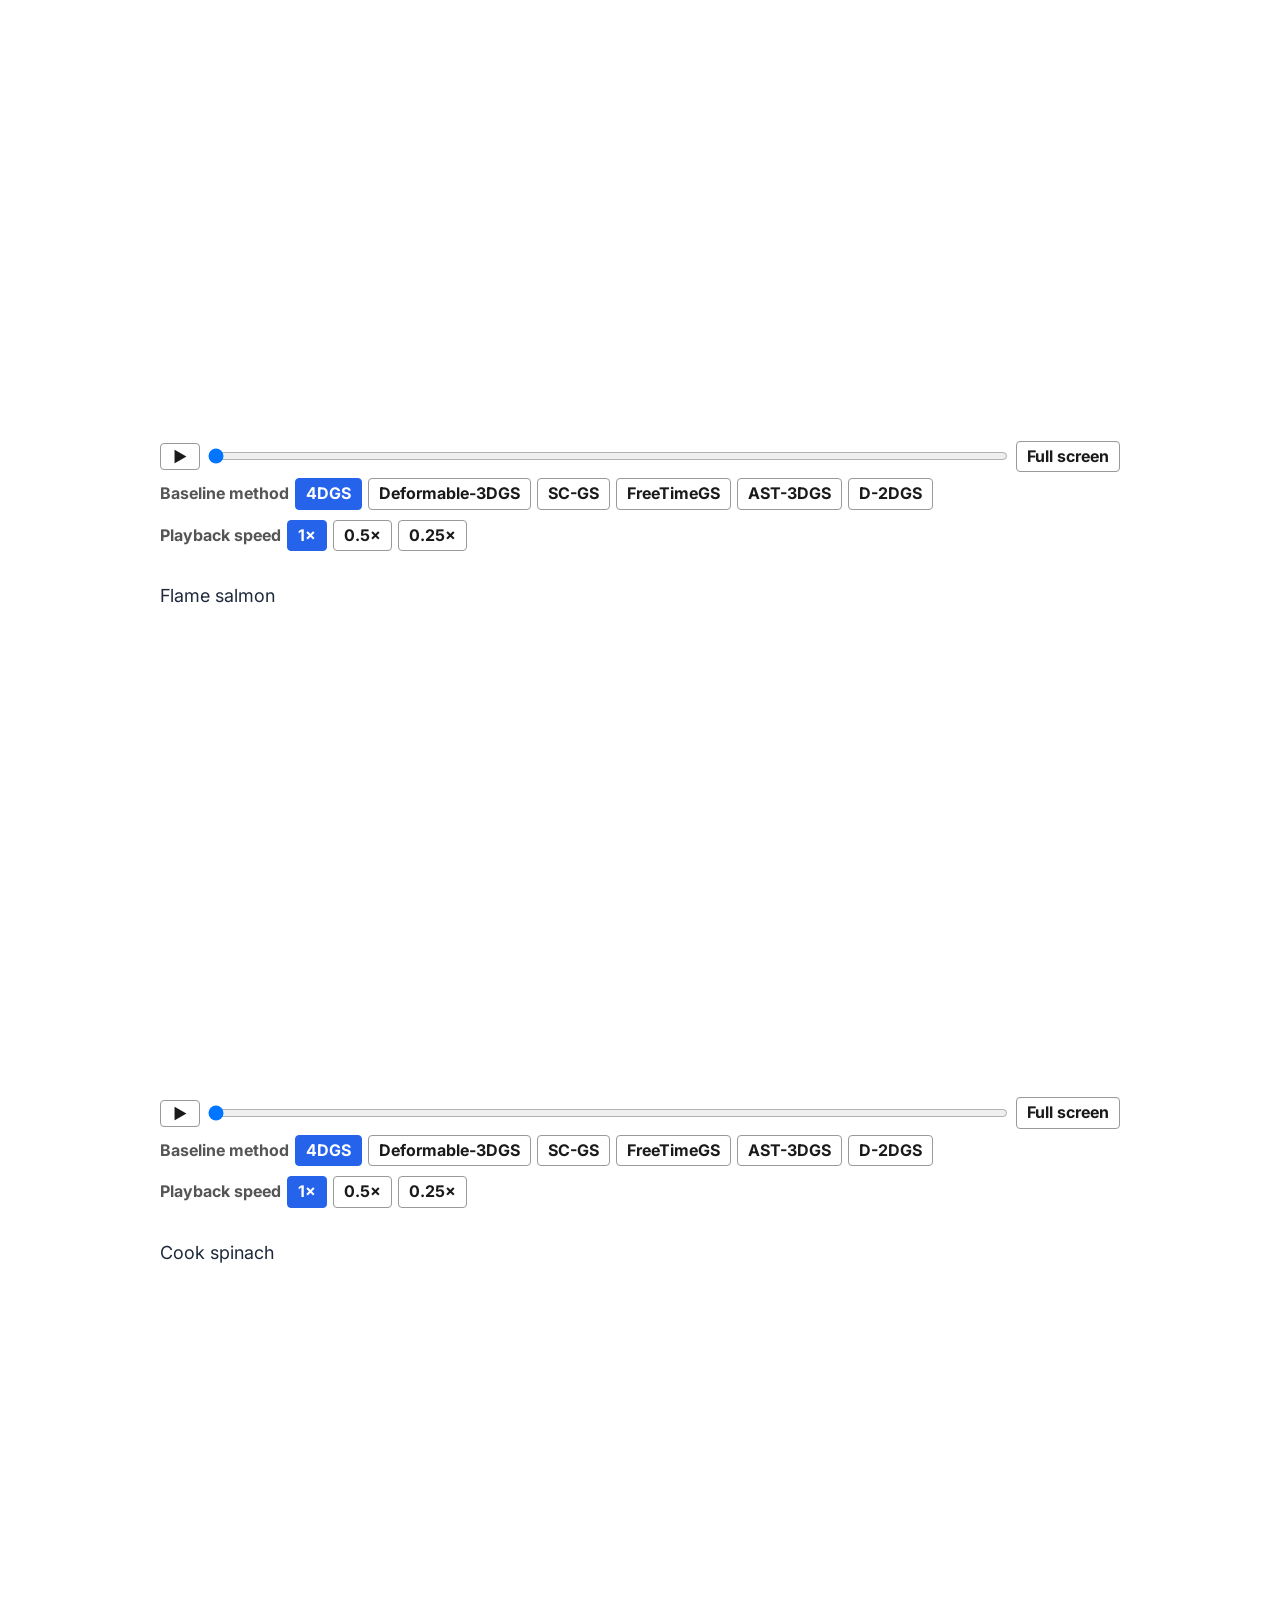
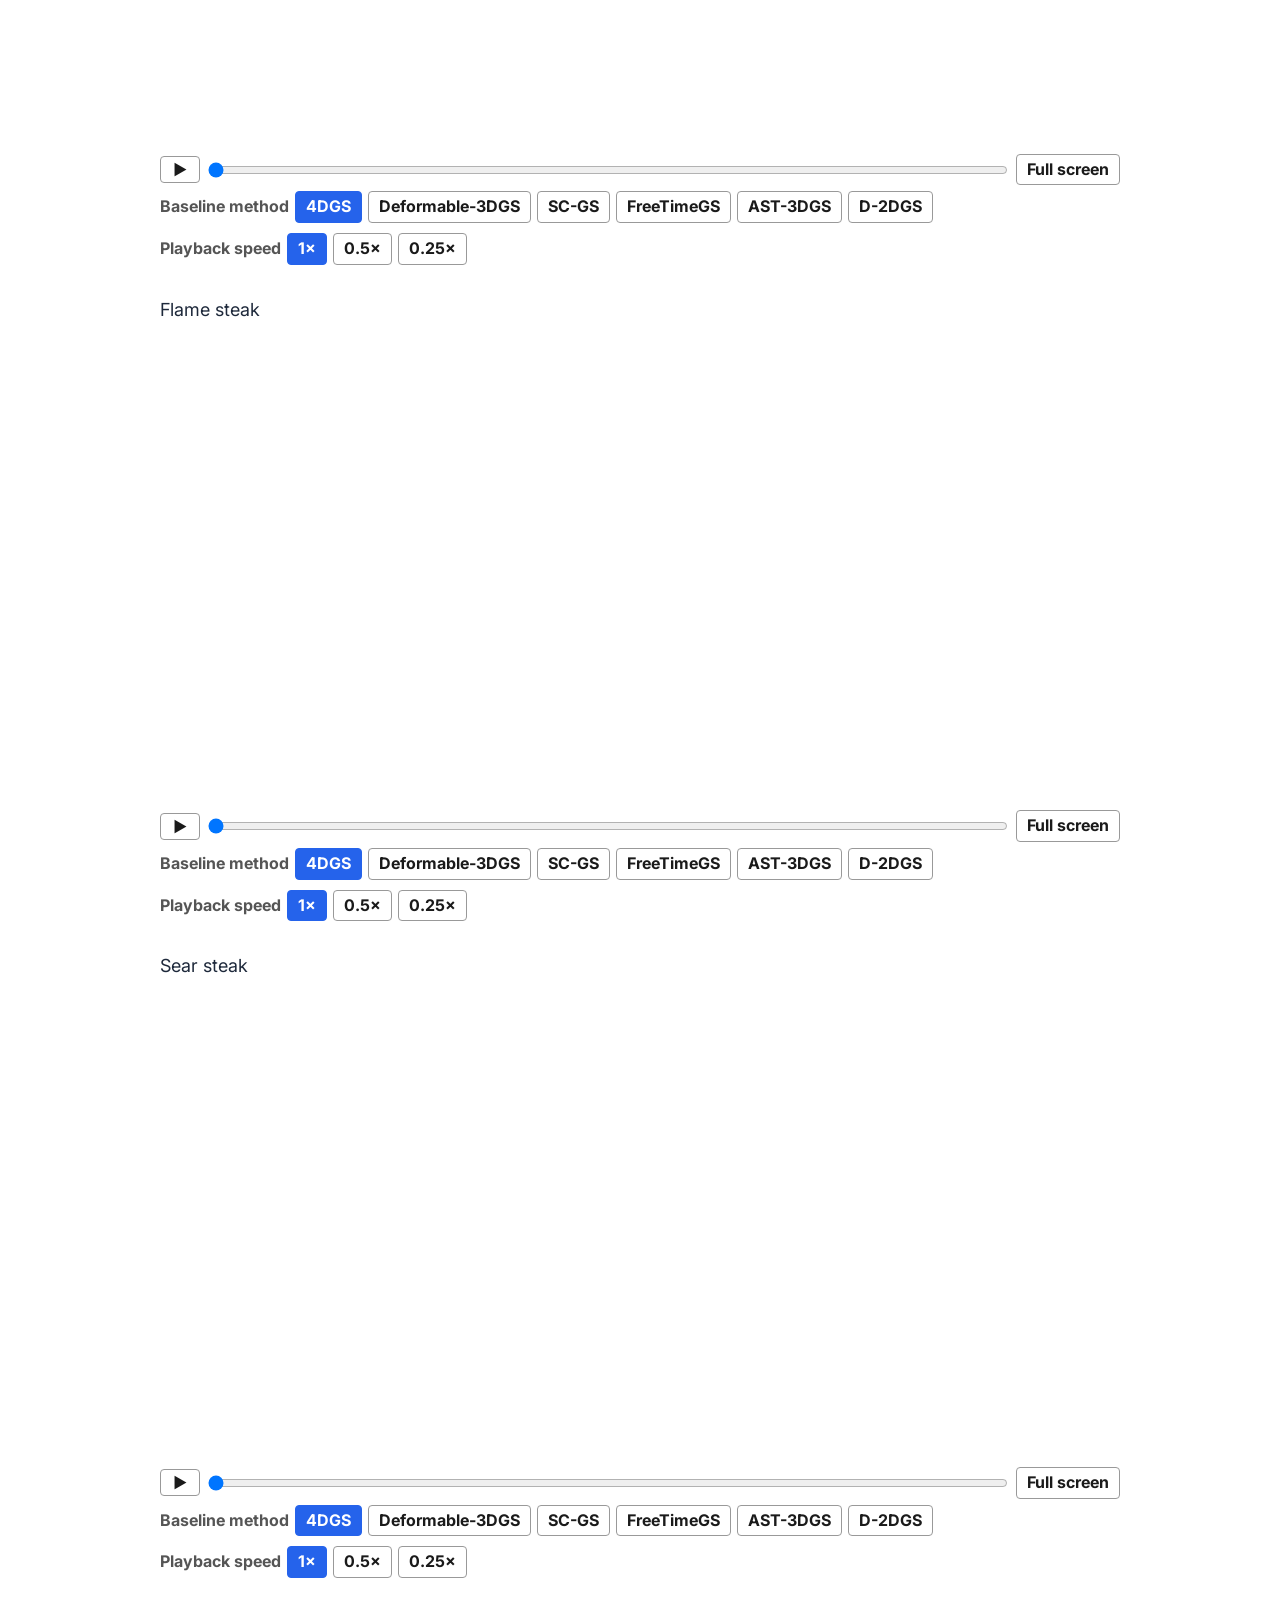
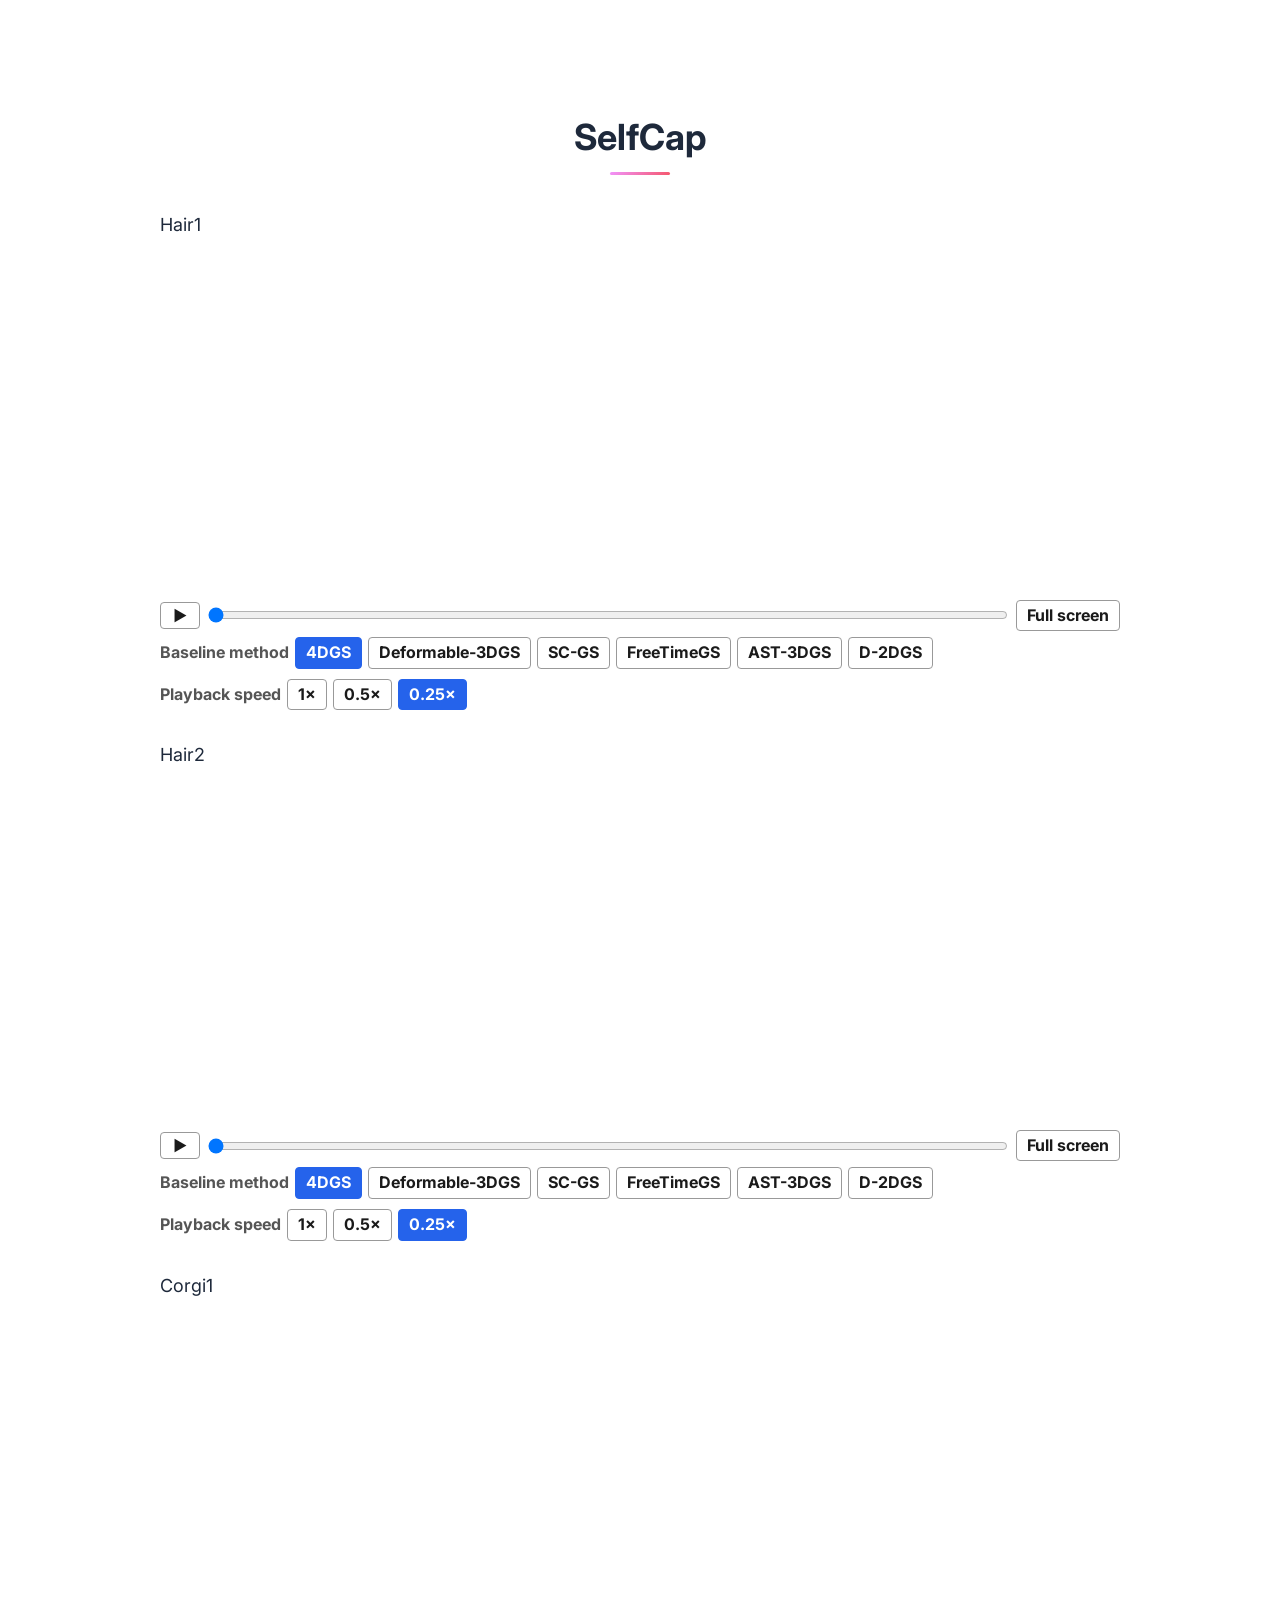
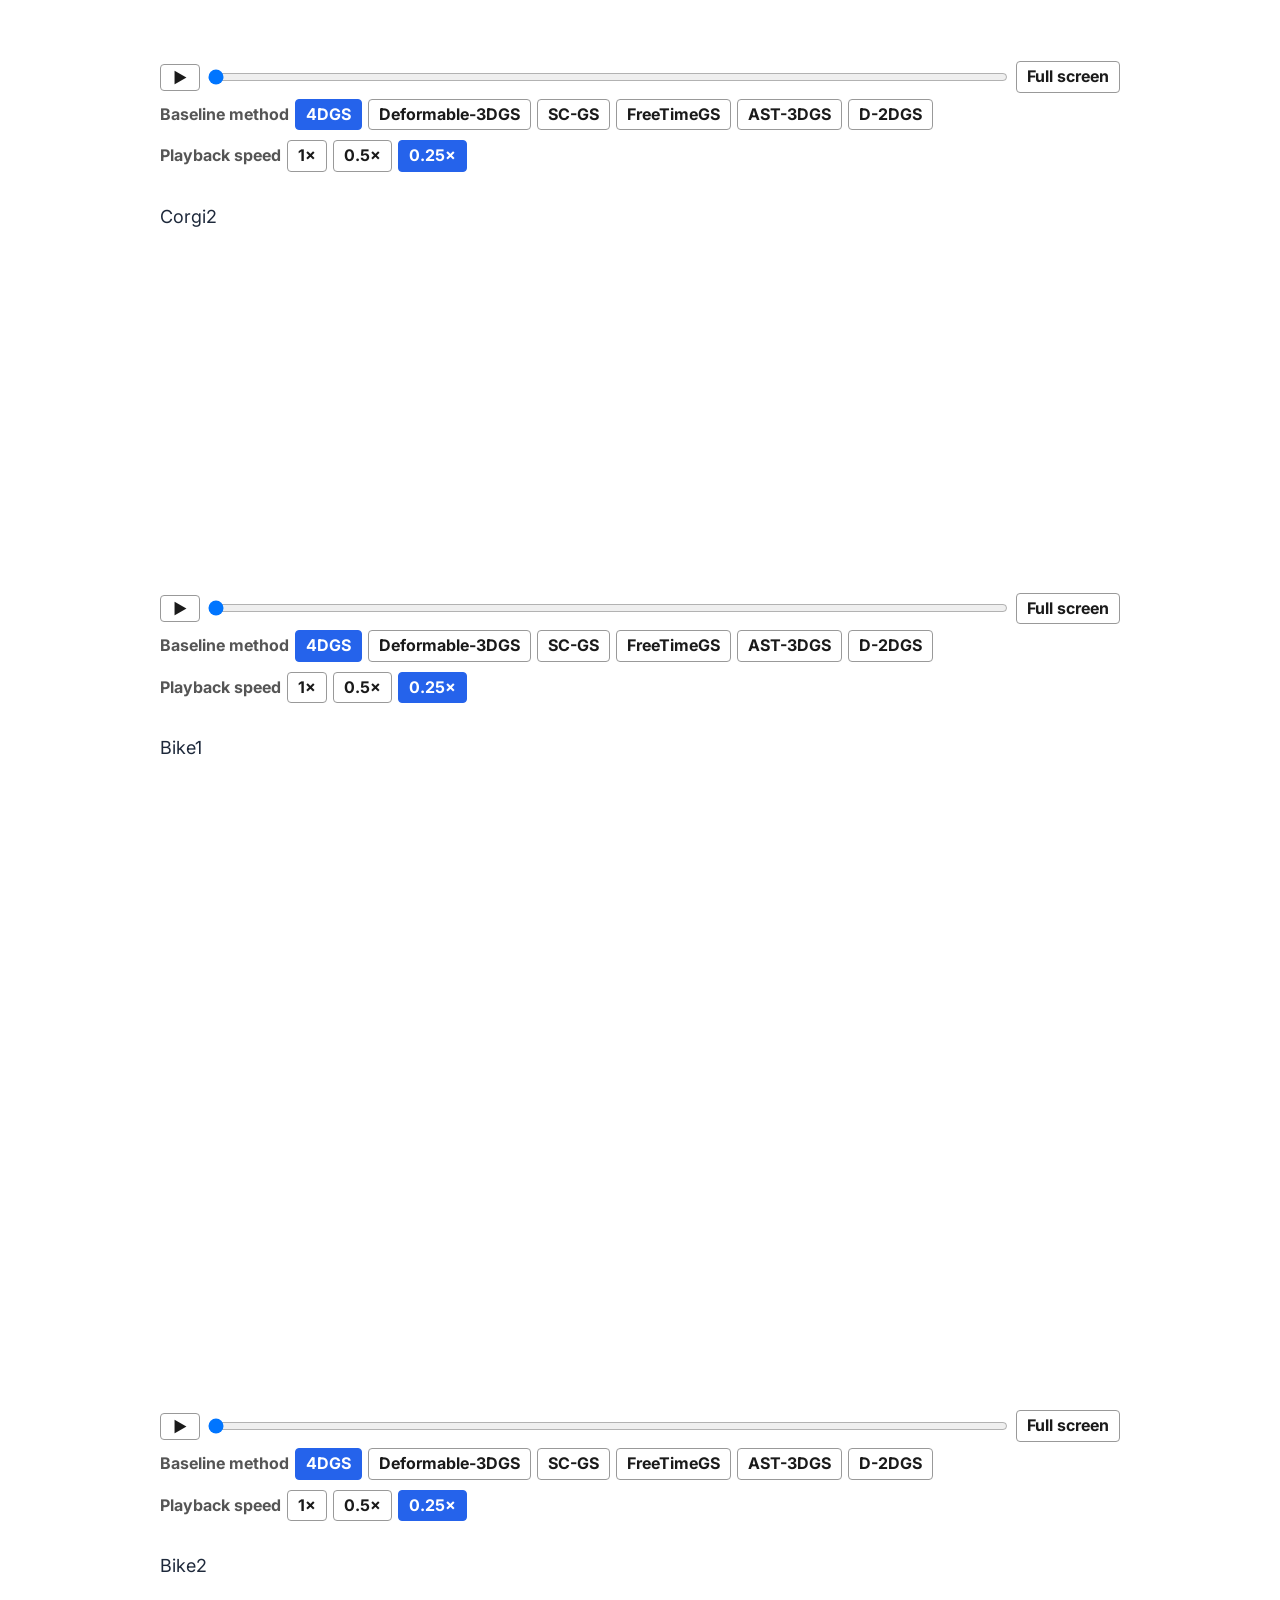
==== commit 512e163f: "Browser note placement and wording" ====
--- a/comparisons.html
+++ b/comparisons.html
@@ -9,7 +9,7 @@
 <link href="https://fonts.googleapis.com/css2?family=Inter:wght@400;500;600;700;800&display=swap" rel="stylesheet">
 <link rel="stylesheet" href="static/css/bulma.min.css">
 <link rel="stylesheet" href="static/css/index.css">
-<link rel="stylesheet" href="static/css/memo.css?v=5c2dd187be">
+<link rel="stylesheet" href="static/css/memo.css?v=b39da9679c">
 <script defer src="static/js/fontawesome.all.min.js"></script>
 </head>
 <body>
@@ -29,7 +29,7 @@
 <li>Each video shows the Gaussian render on the left and the mesh extracted at every frame on the right, shaded above and as normals below.</li>
 <li>Drag across a video to move the split. MEMO is on its left and the chosen baseline on its right, in every panel.</li>
 <li>The baseline method buttons choose the method compared with MEMO.</li>
-<li><strong>Supported browsers: Chrome, Firefox, and Edge, Safari (M3 chip Macs or later and iPhone 15 Pro or later)</strong></li>
+<li><strong>Supported browsers: Chrome, Firefox, Edge, and Safari (M3 chip Macs or later and iPhone 15 Pro or later)</strong></li>
 </ul>
 <nav class="memo-nav"><a href="#blender_moments">Blender-Moments</a> <a href="#n3d">Neural 3D Video</a> <a href="#selfcap">SelfCap</a></nav>
 </div>
--- a/static/css/memo.css
+++ b/static/css/memo.css
@@ -43,6 +43,8 @@
 .viewer-note { font-size: 0.85rem; text-align: justify; }
 
 ul.intro { font-size: 1.1rem; }
+/* Bulma removes paragraph margins, so the note gets its own spacing. */
+.browser-note { margin: 1rem 0 1.5rem; }
 .memo-nav a { margin-right: 1rem; }
 .compare { margin-bottom: 1.5rem; }
 /* The player's own rules come later in the page and set fixed pixel sizes
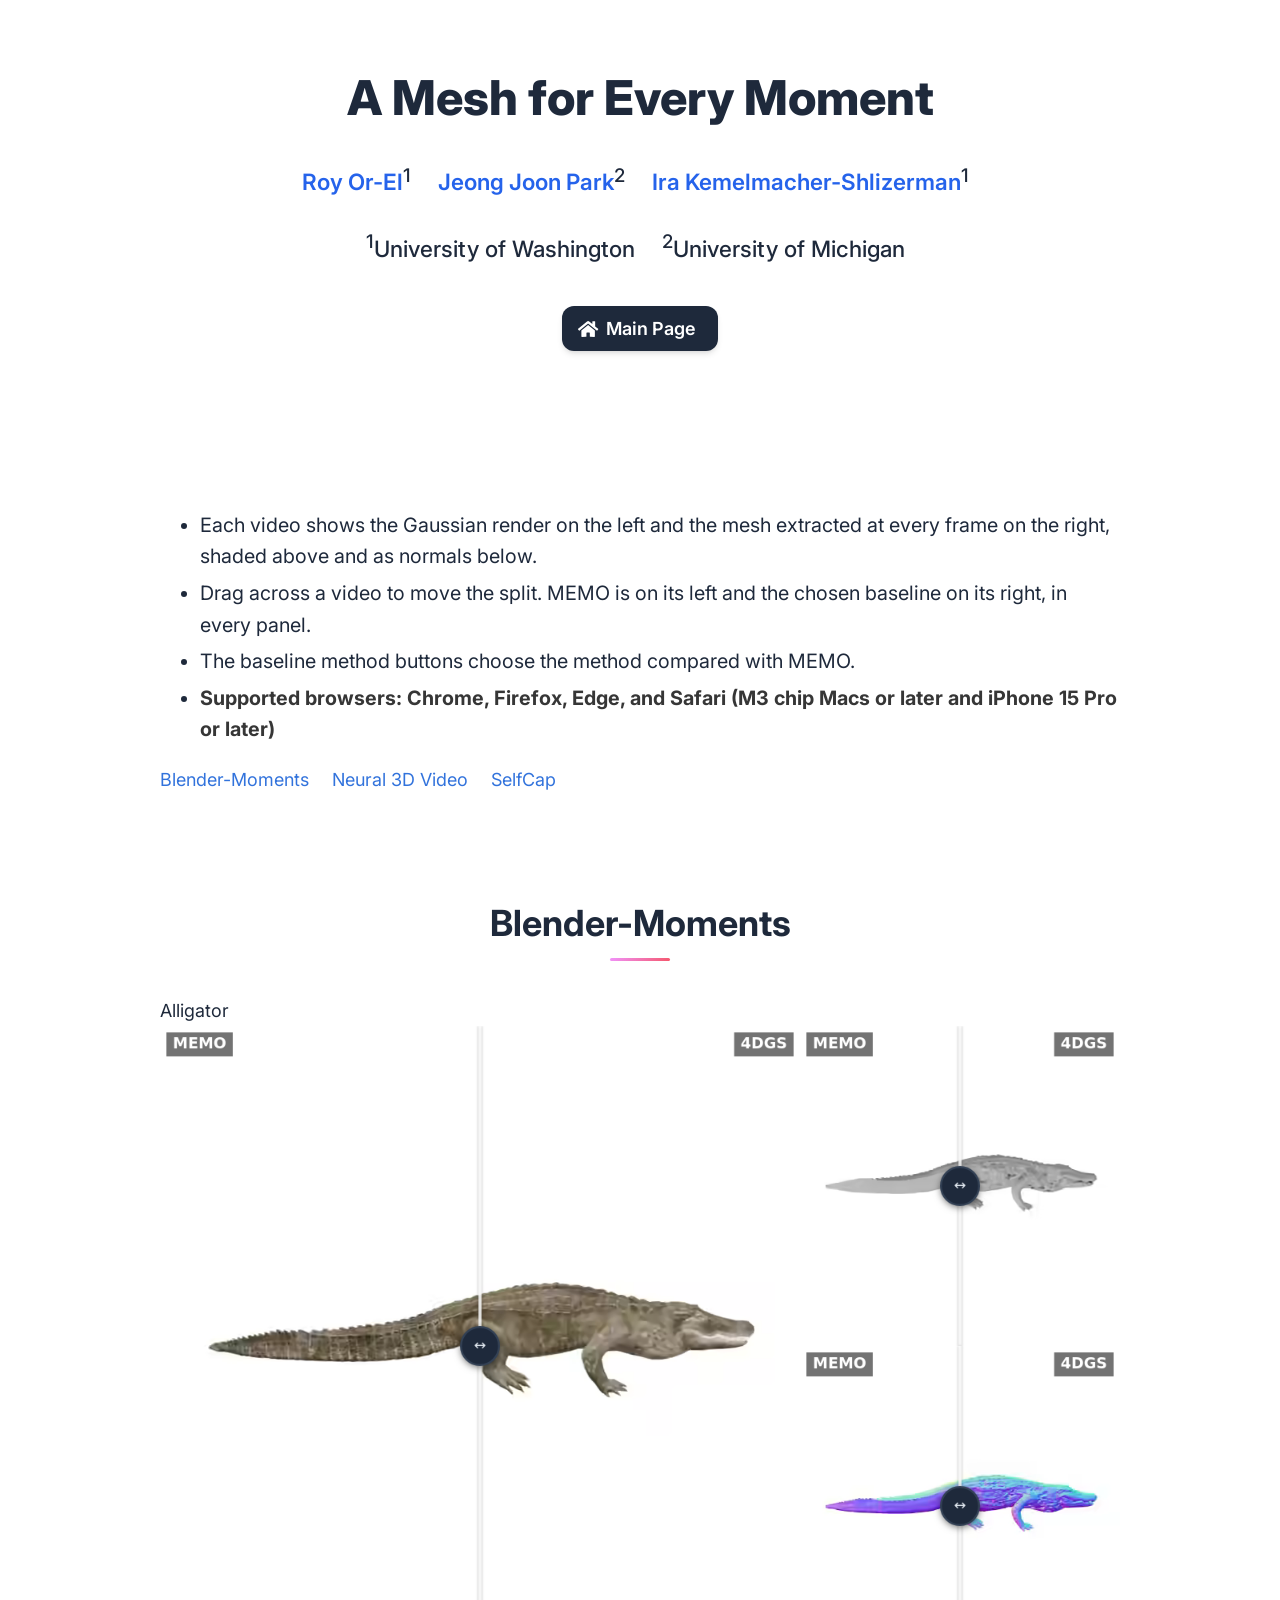
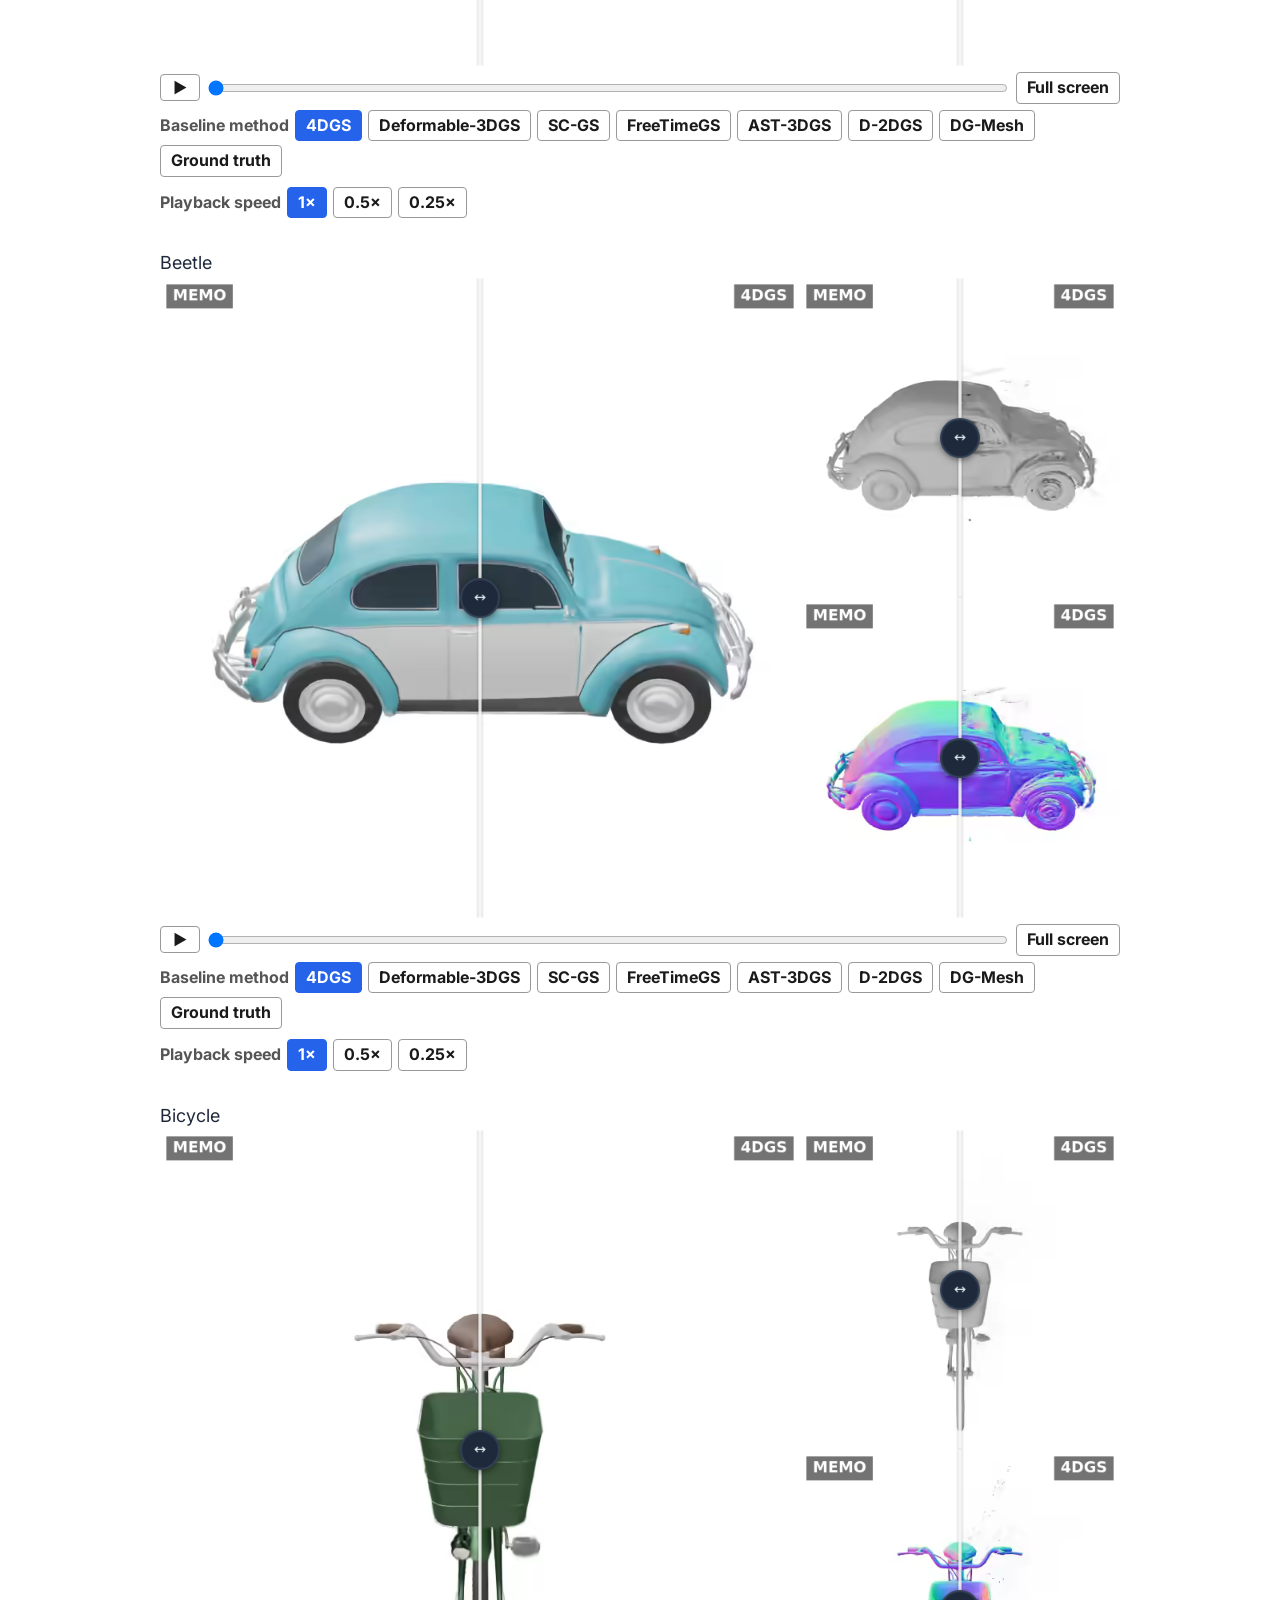
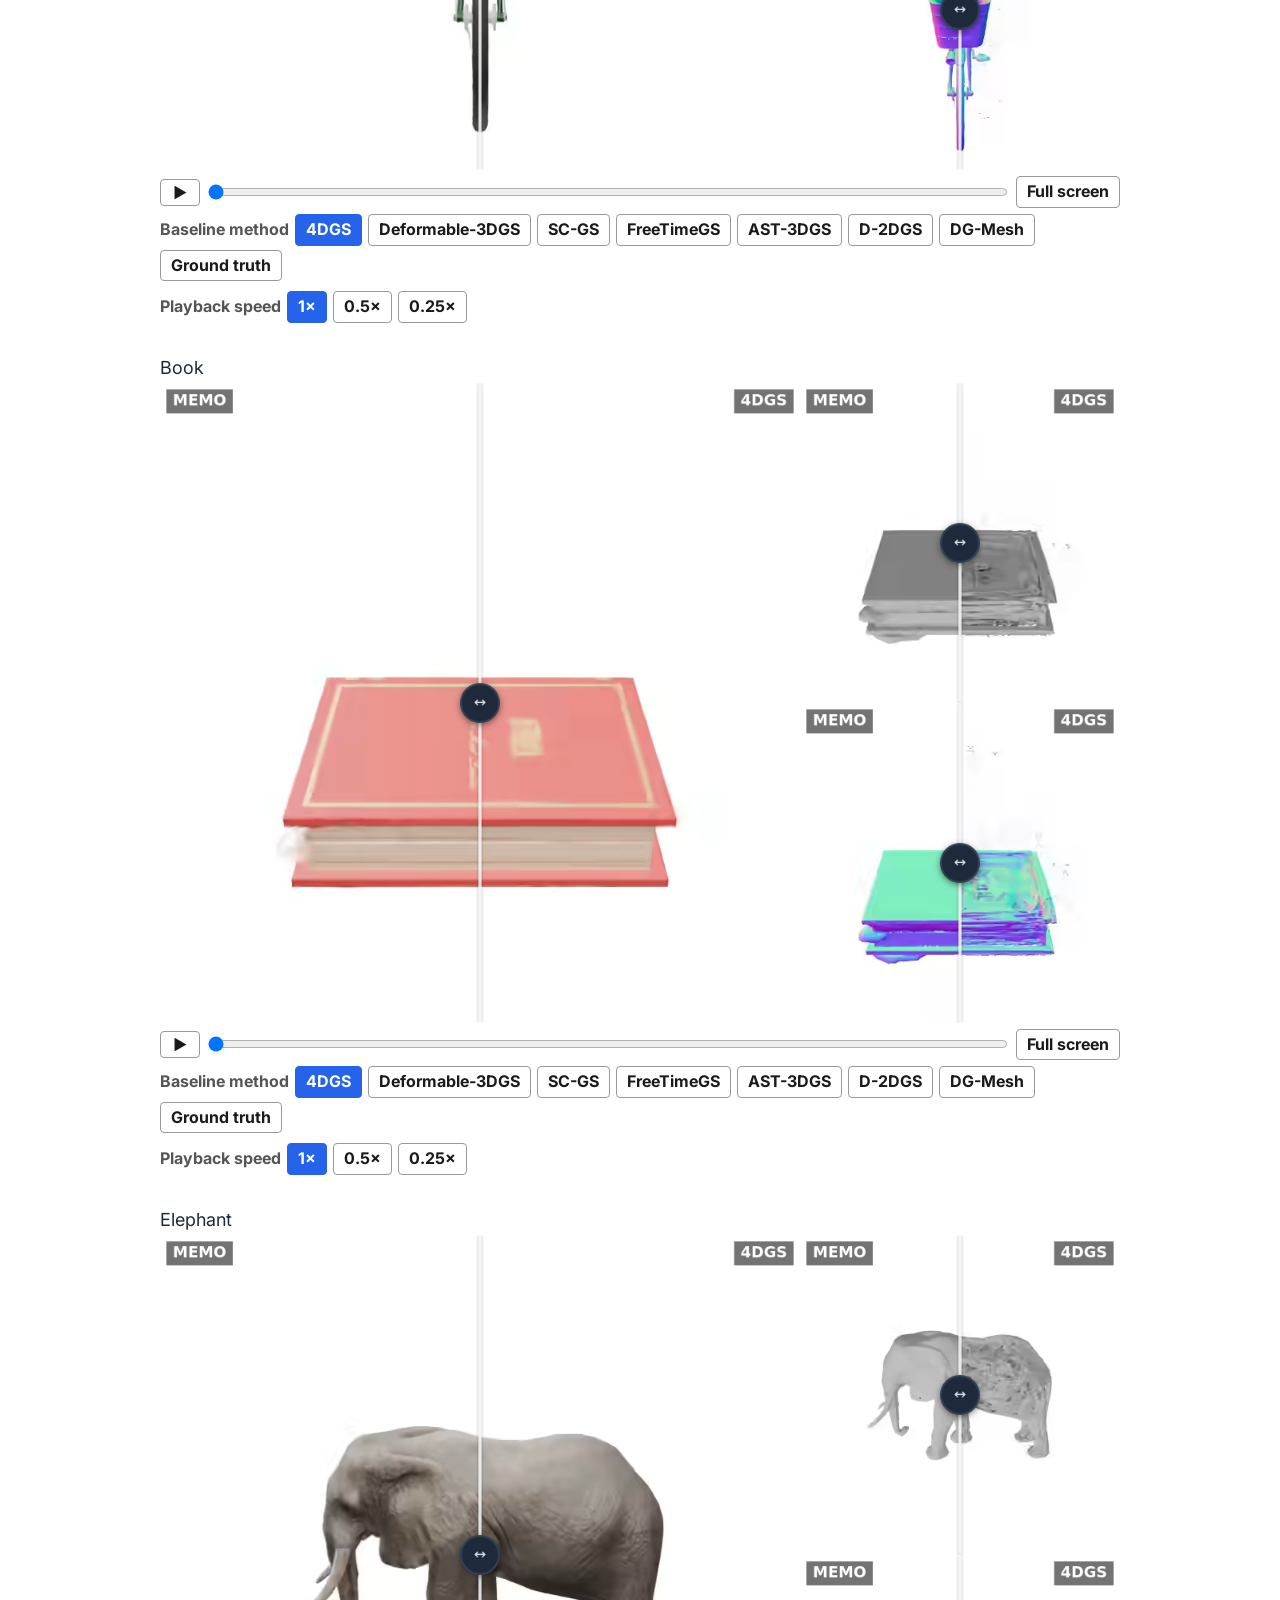
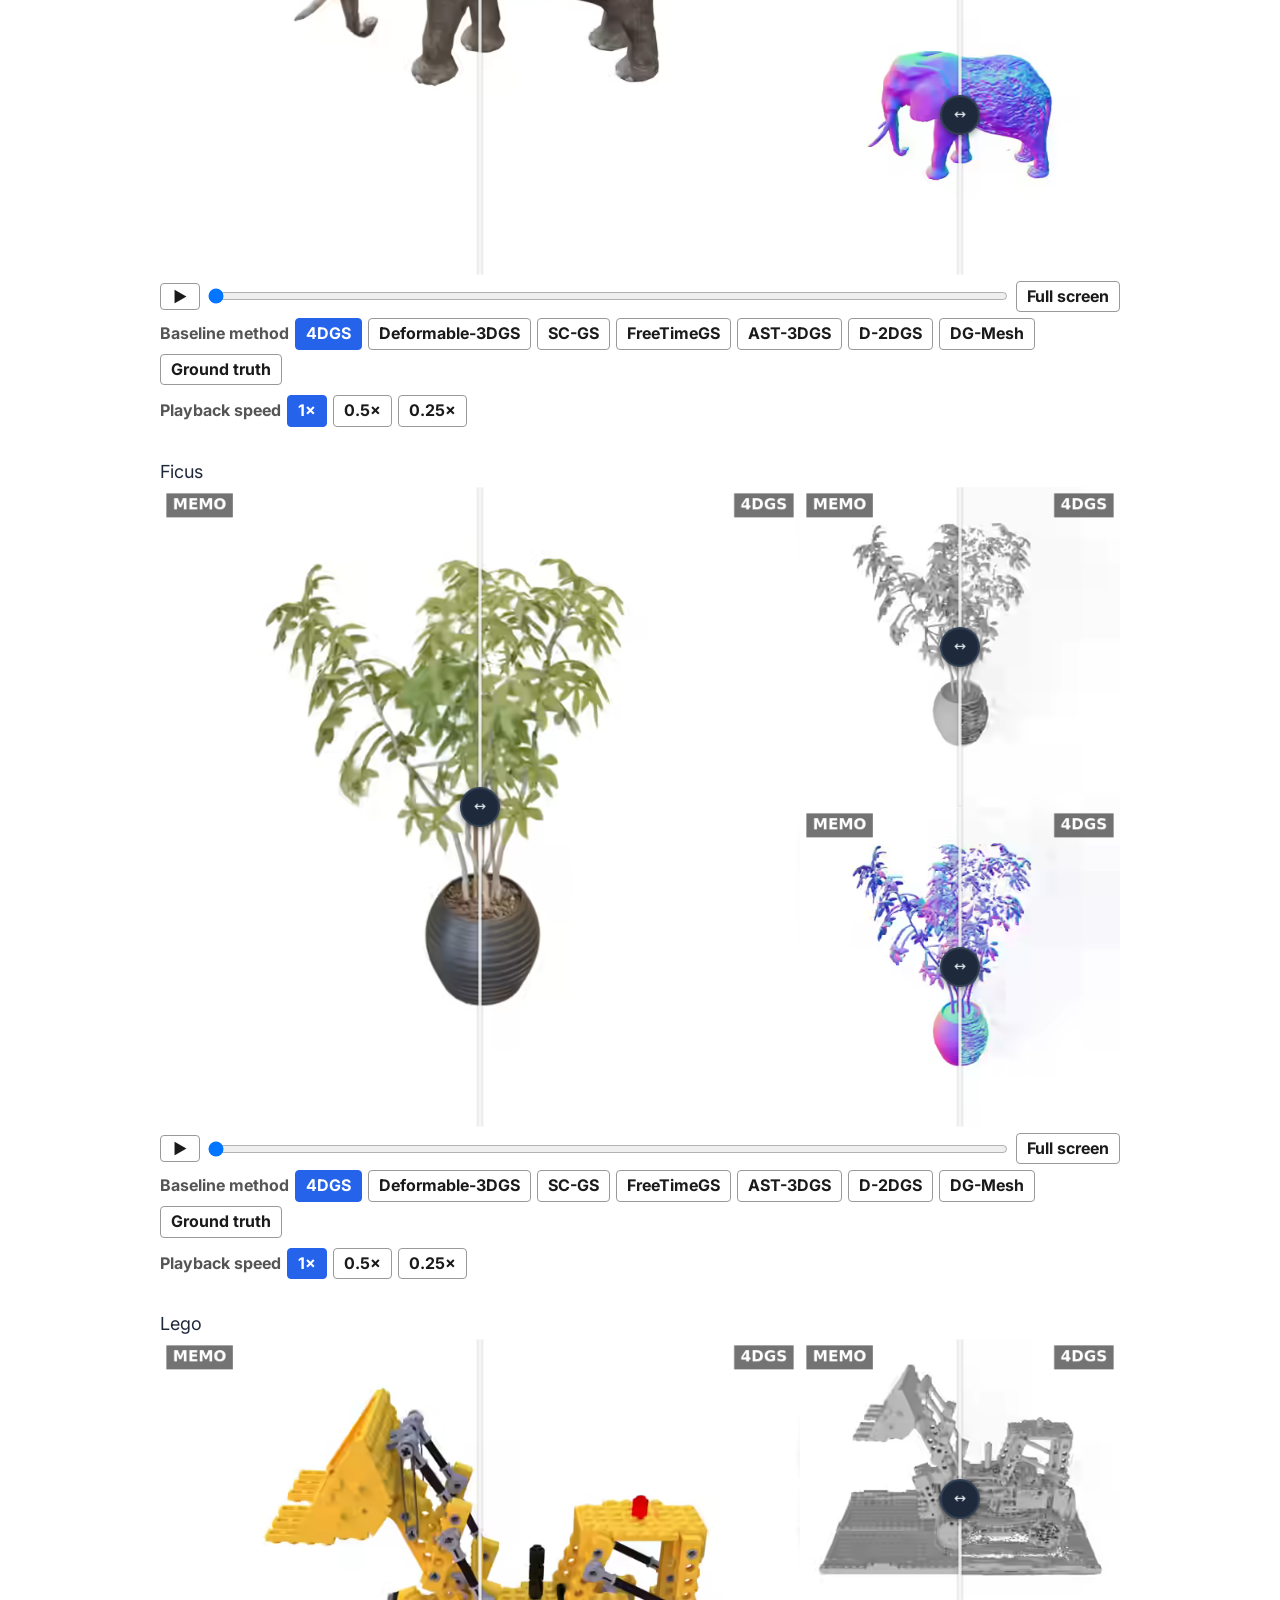
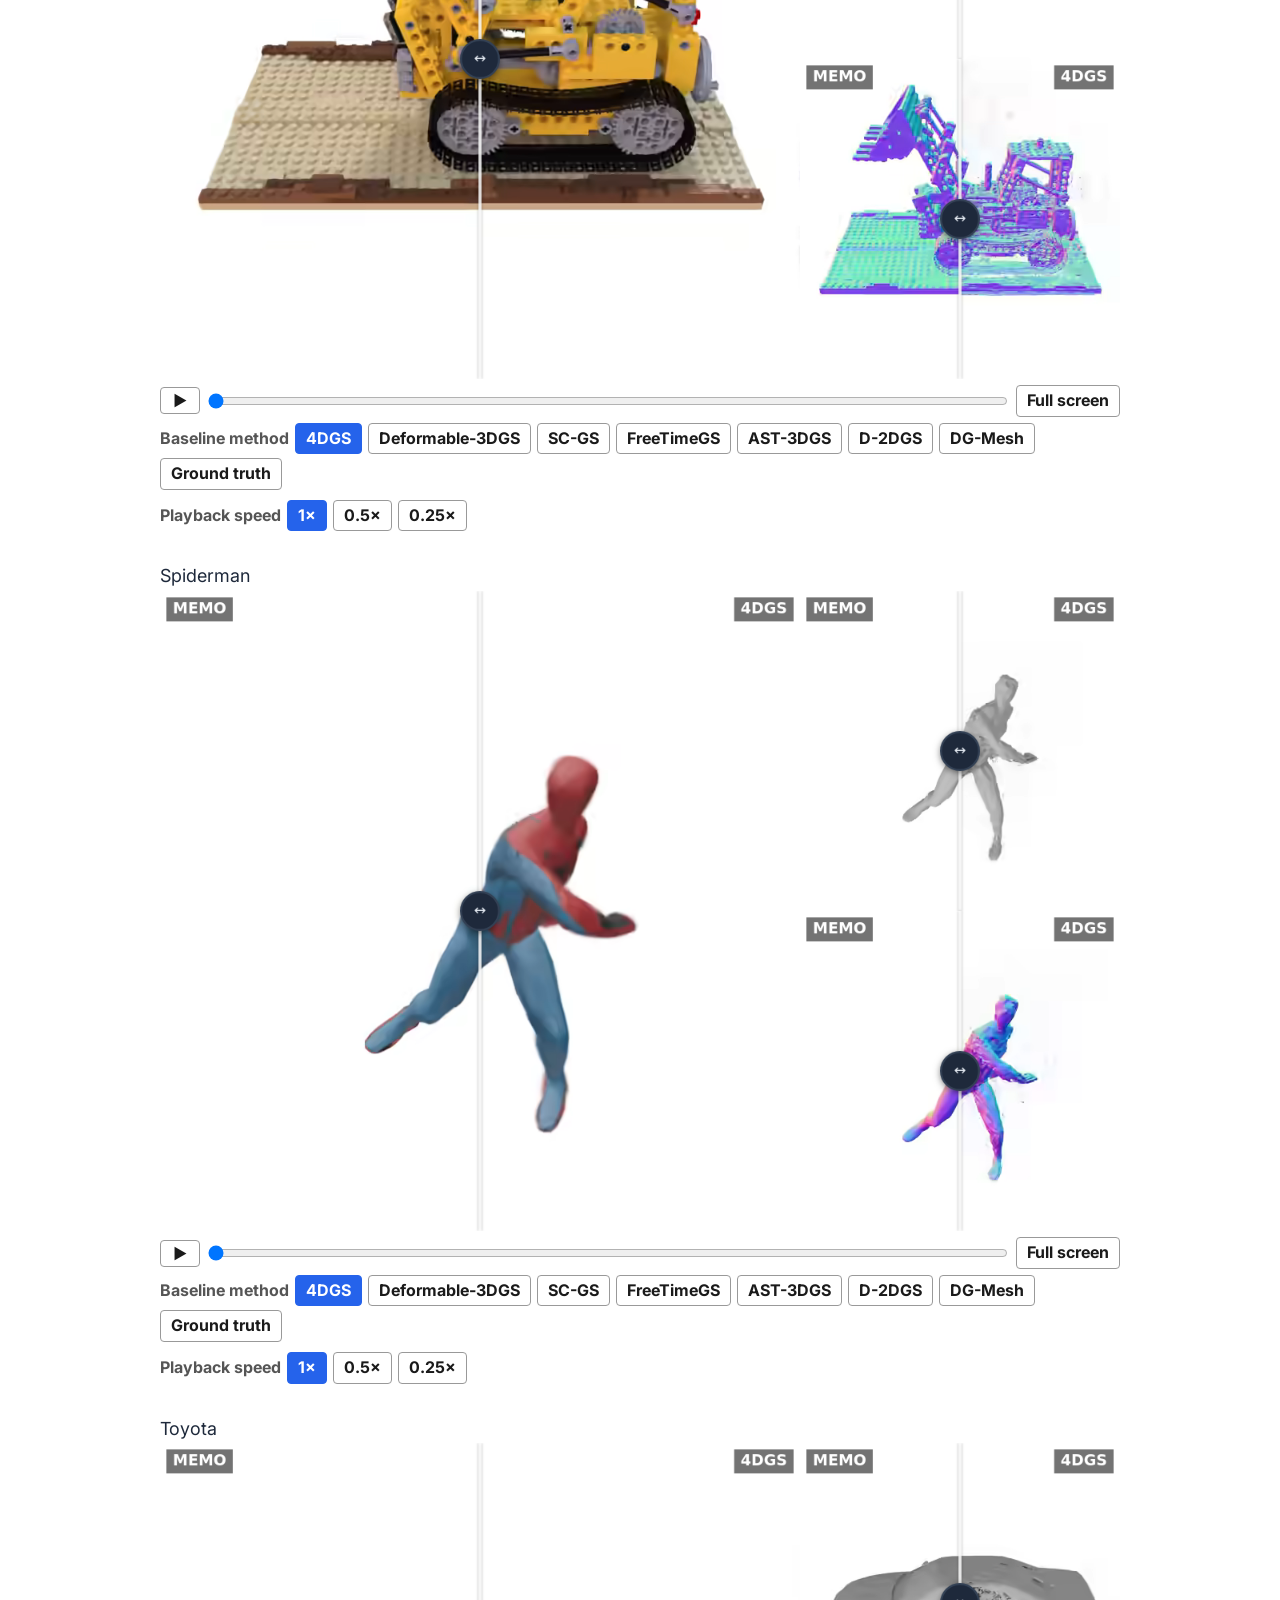
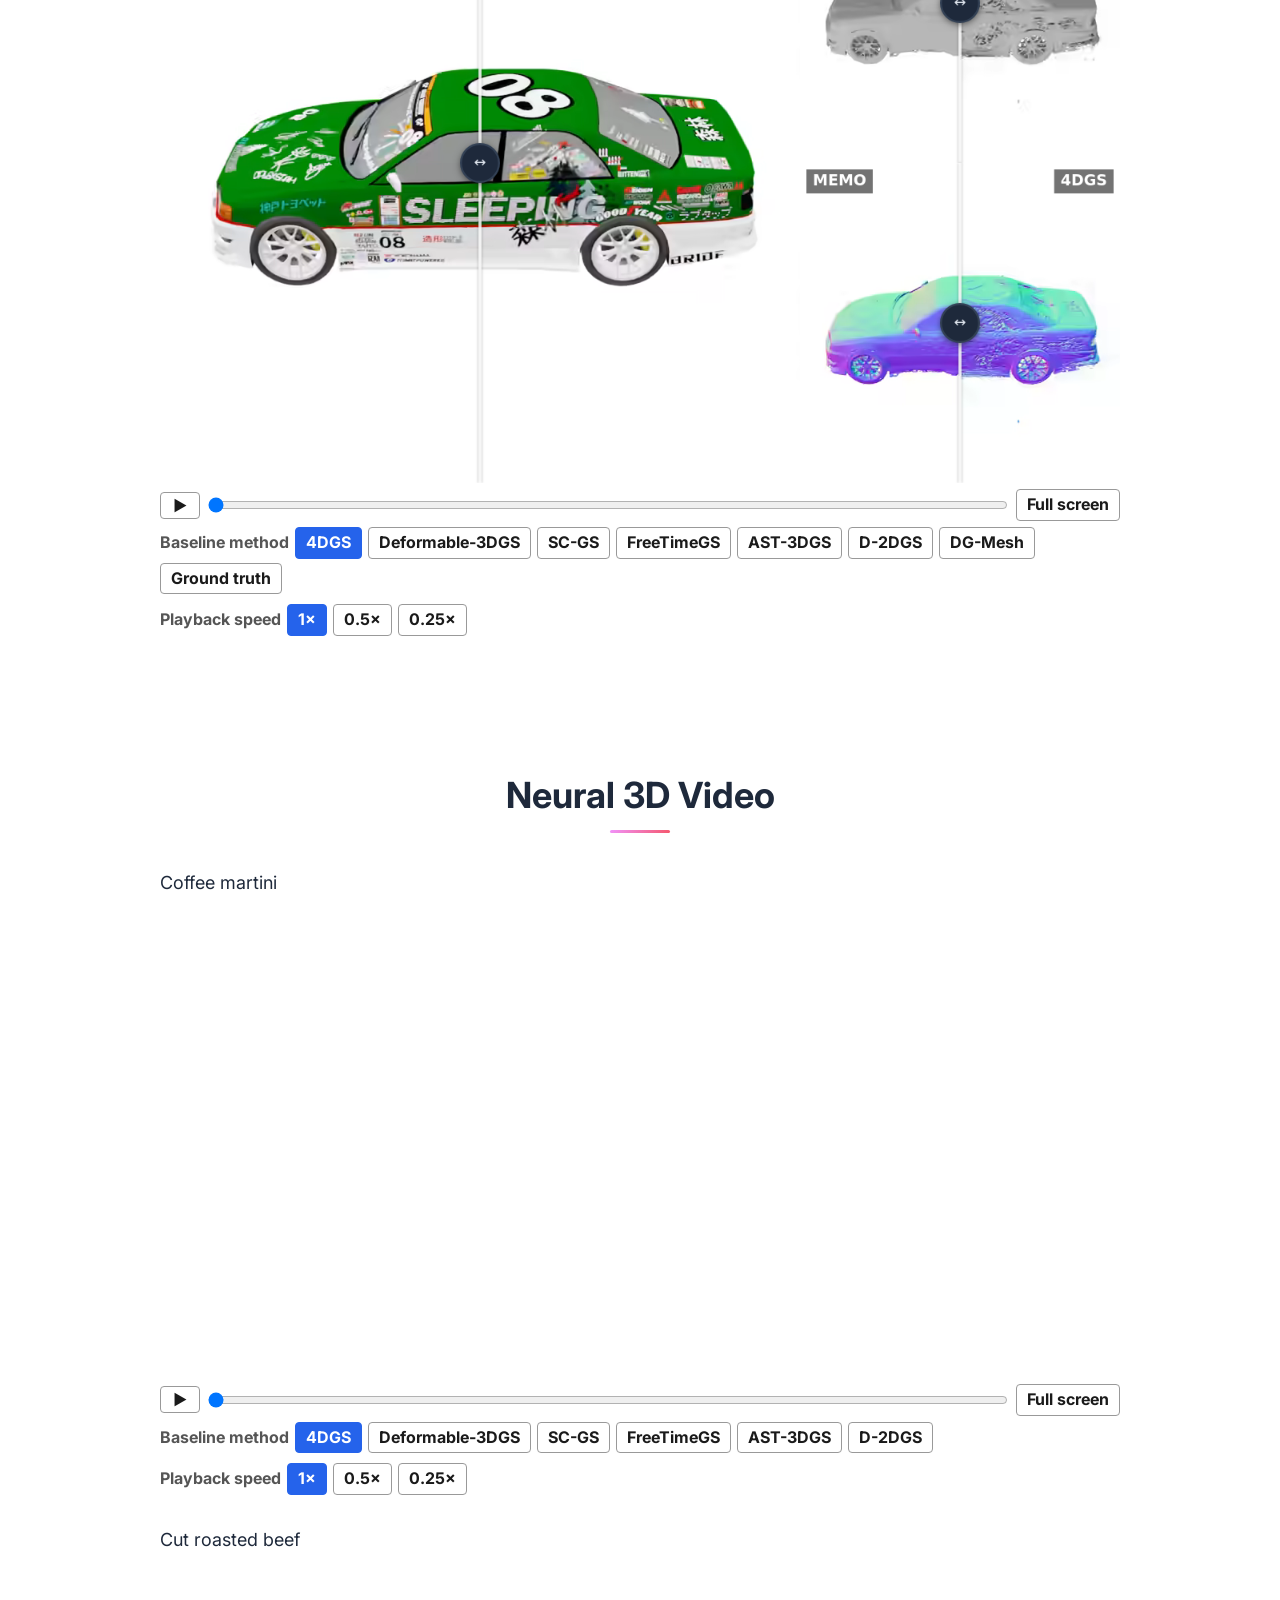
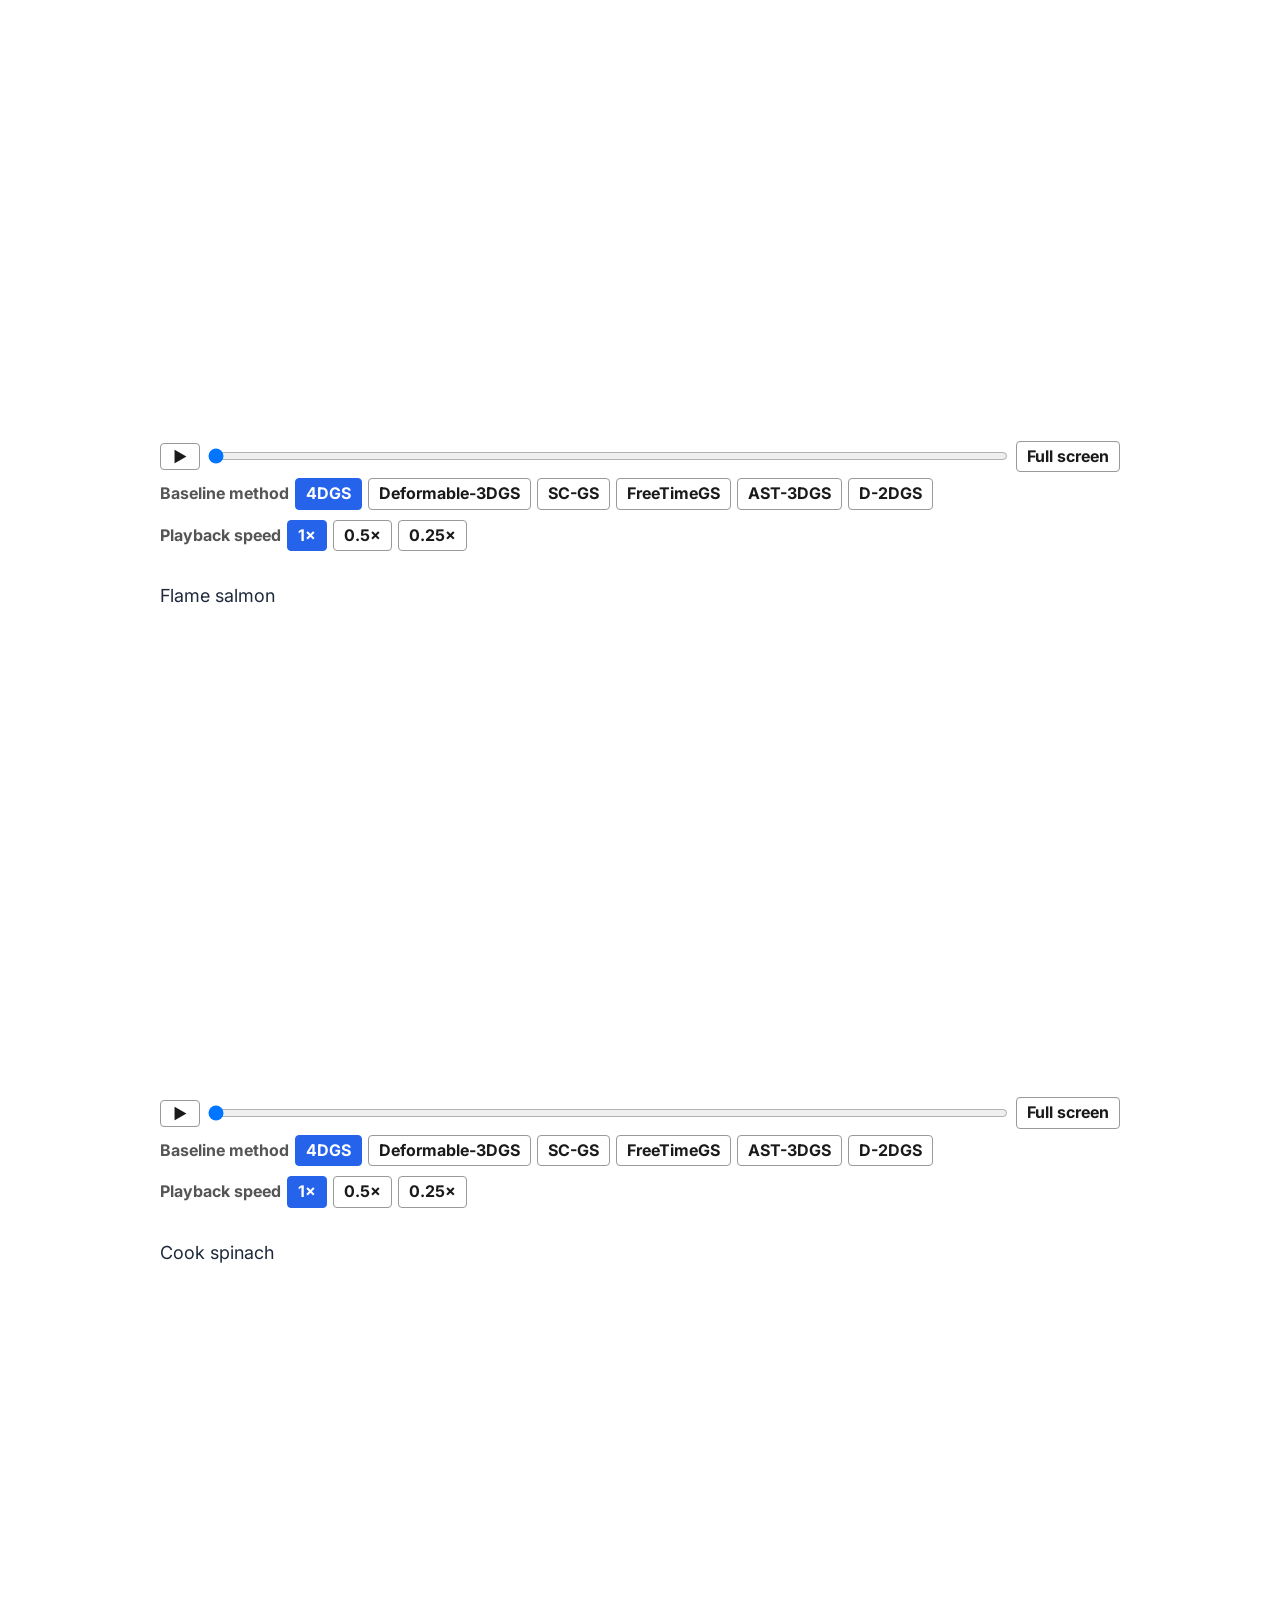
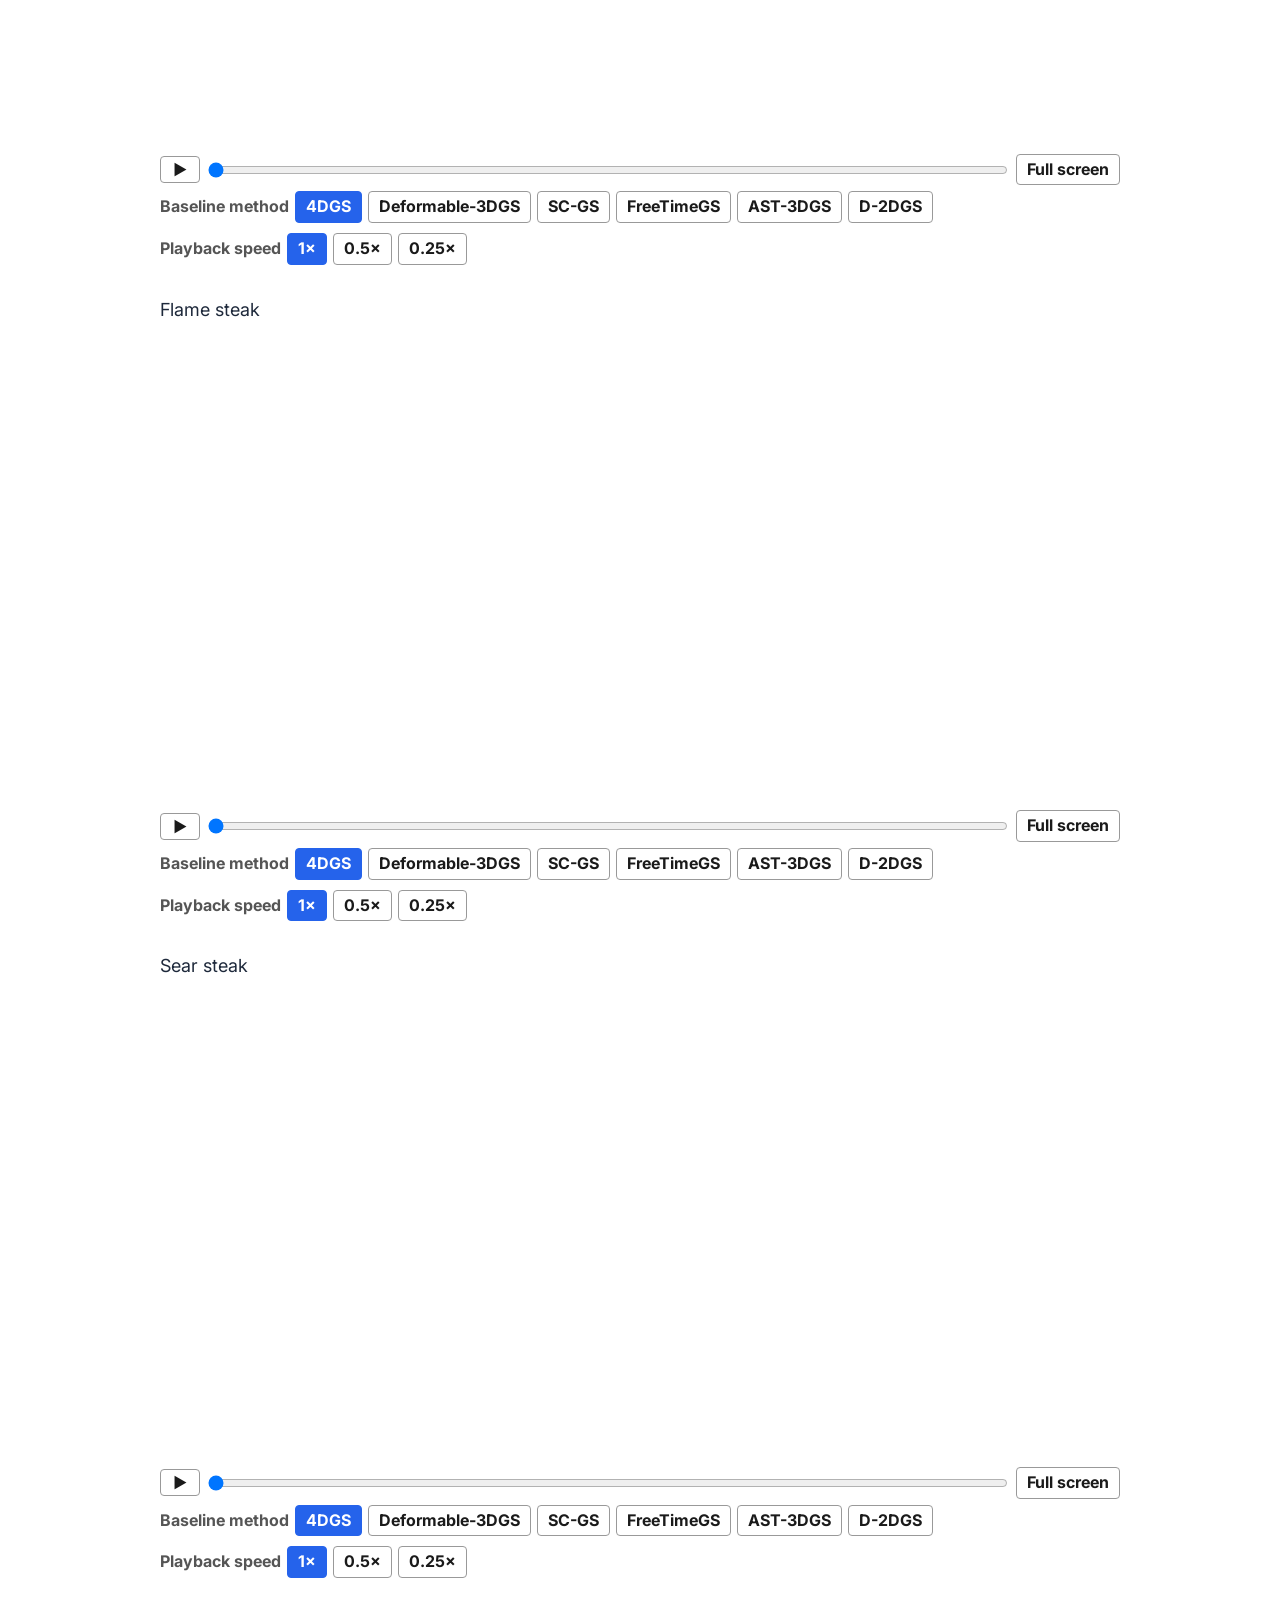
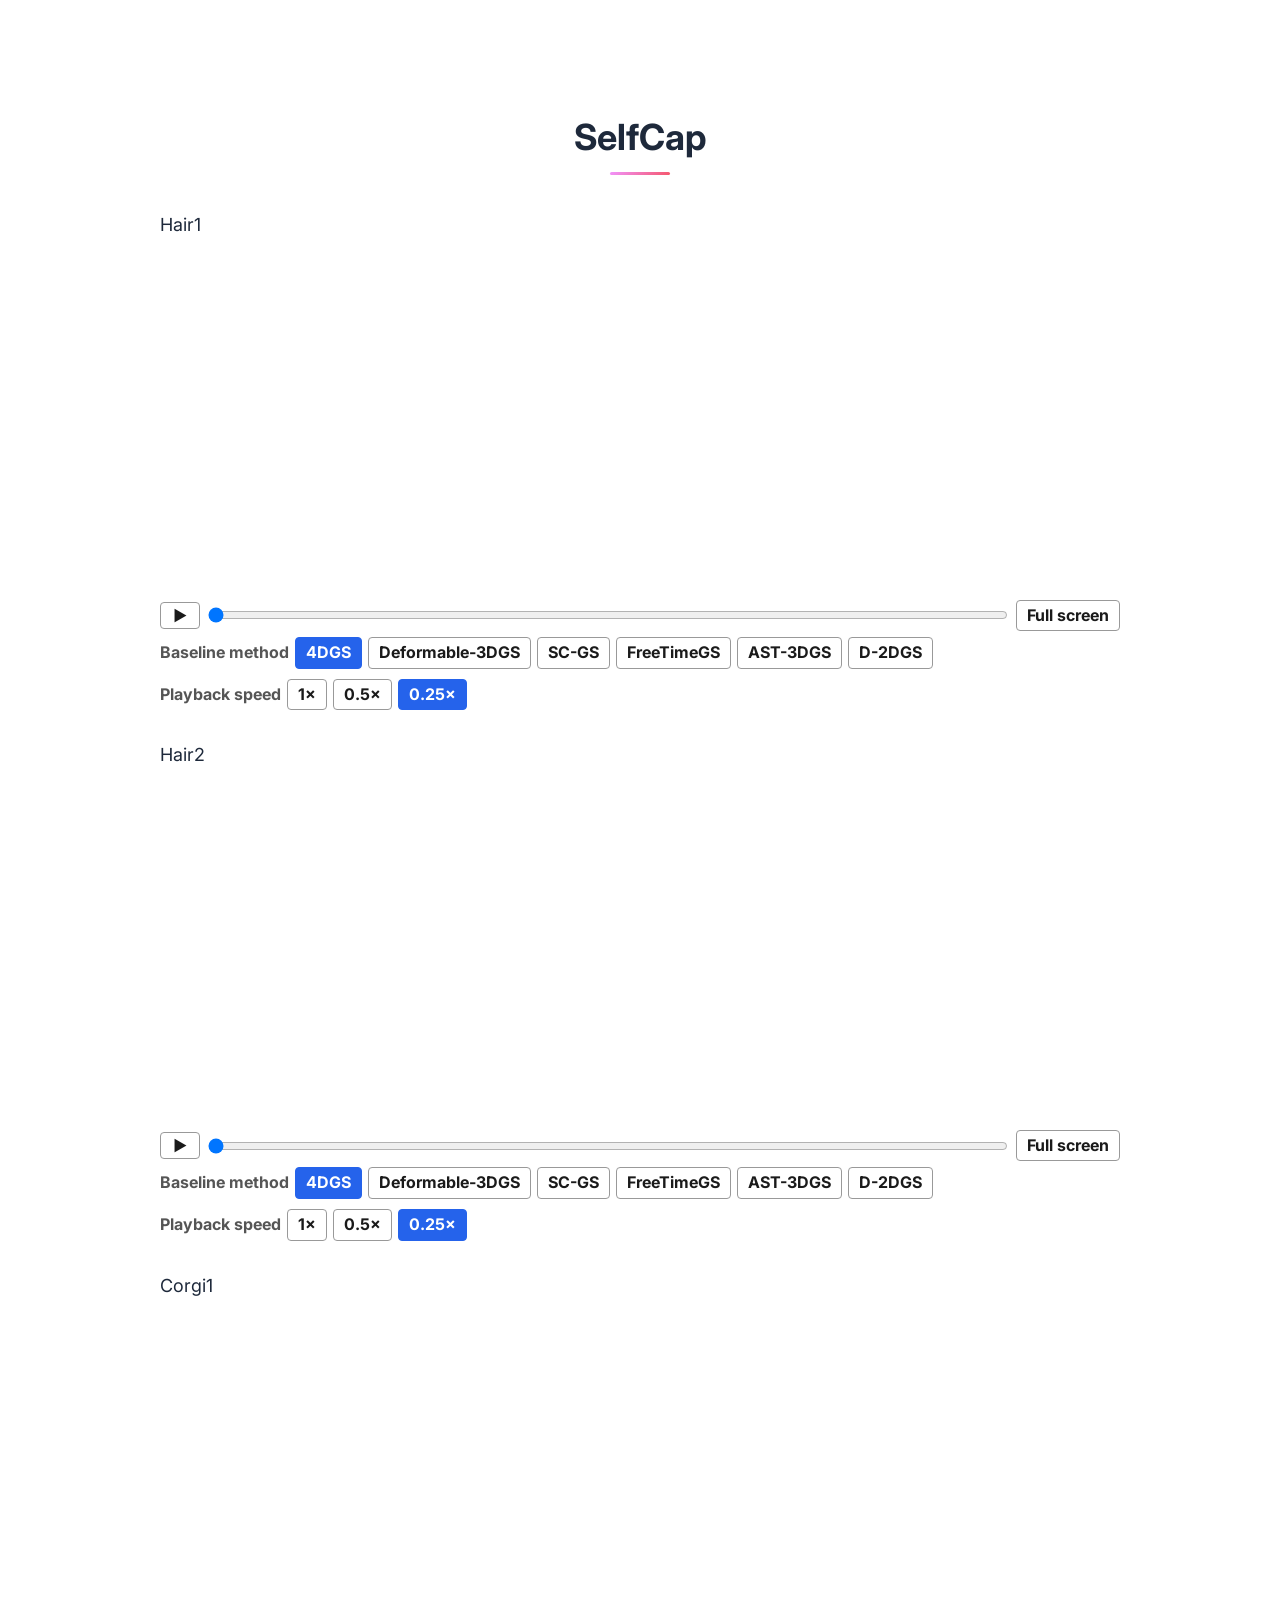
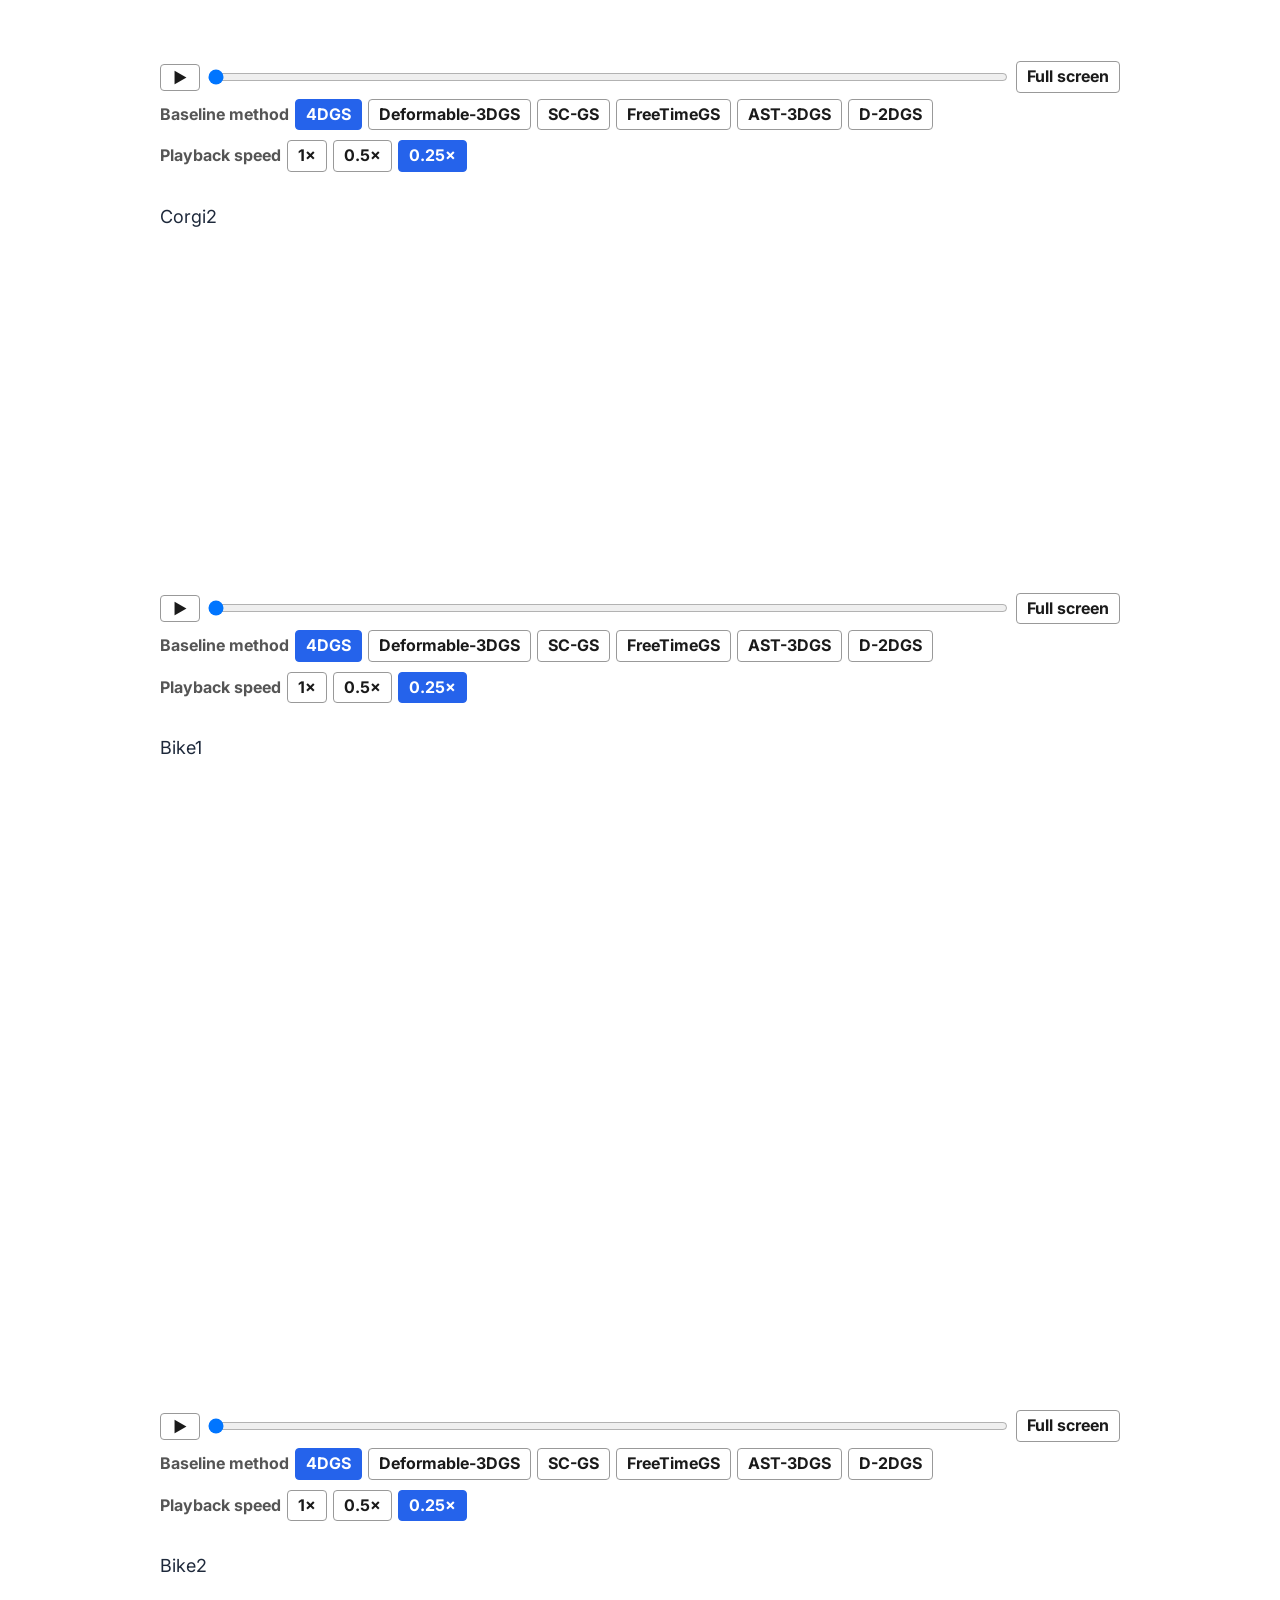
==== commit 35900509: "Author names without commas" ====
--- a/comparisons.html
+++ b/comparisons.html
@@ -17,7 +17,7 @@
 <div class="hero-body">
 <div class="container is-max-desktop has-text-centered">
 <h1 class="title is-1 publication-title"><a href="index.html" class="memo-home">A Mesh for Every Moment</a></h1>
-<div class="is-size-5 publication-authors"><span class="author-block"><a href="https://homes.cs.washington.edu/~royorel/" target="_blank">Roy Or-El</a><sup>1</sup></span>, <span class="author-block"><a href="https://jjparkcv.github.io/" target="_blank">Jeong Joon Park</a><sup>2</sup></span>, <span class="author-block"><a href="https://www.irakemelmacher.com/" target="_blank">Ira Kemelmacher-Shlizerman</a><sup>1</sup></span></div>
+<div class="is-size-5 publication-authors"><span class="author-block"><a href="https://homes.cs.washington.edu/~royorel/" target="_blank">Roy Or-El</a><sup>1</sup></span> &nbsp; <span class="author-block"><a href="https://jjparkcv.github.io/" target="_blank">Jeong Joon Park</a><sup>2</sup></span> &nbsp; <span class="author-block"><a href="https://www.irakemelmacher.com/" target="_blank">Ira Kemelmacher-Shlizerman</a><sup>1</sup></span></div>
 <div class="is-size-5 publication-authors"><span class="author-block"><sup>1</sup>University of Washington</span> &nbsp; <span class="author-block"><sup>2</sup>University of Michigan</span></div>
 <div class="publication-links"><span class="link-block"><a href="index.html" class="external-link button is-normal is-rounded is-dark"><span class="icon"><i class="fas fa-home"></i></span><span>Main Page</span></a></span></div>
 </div>
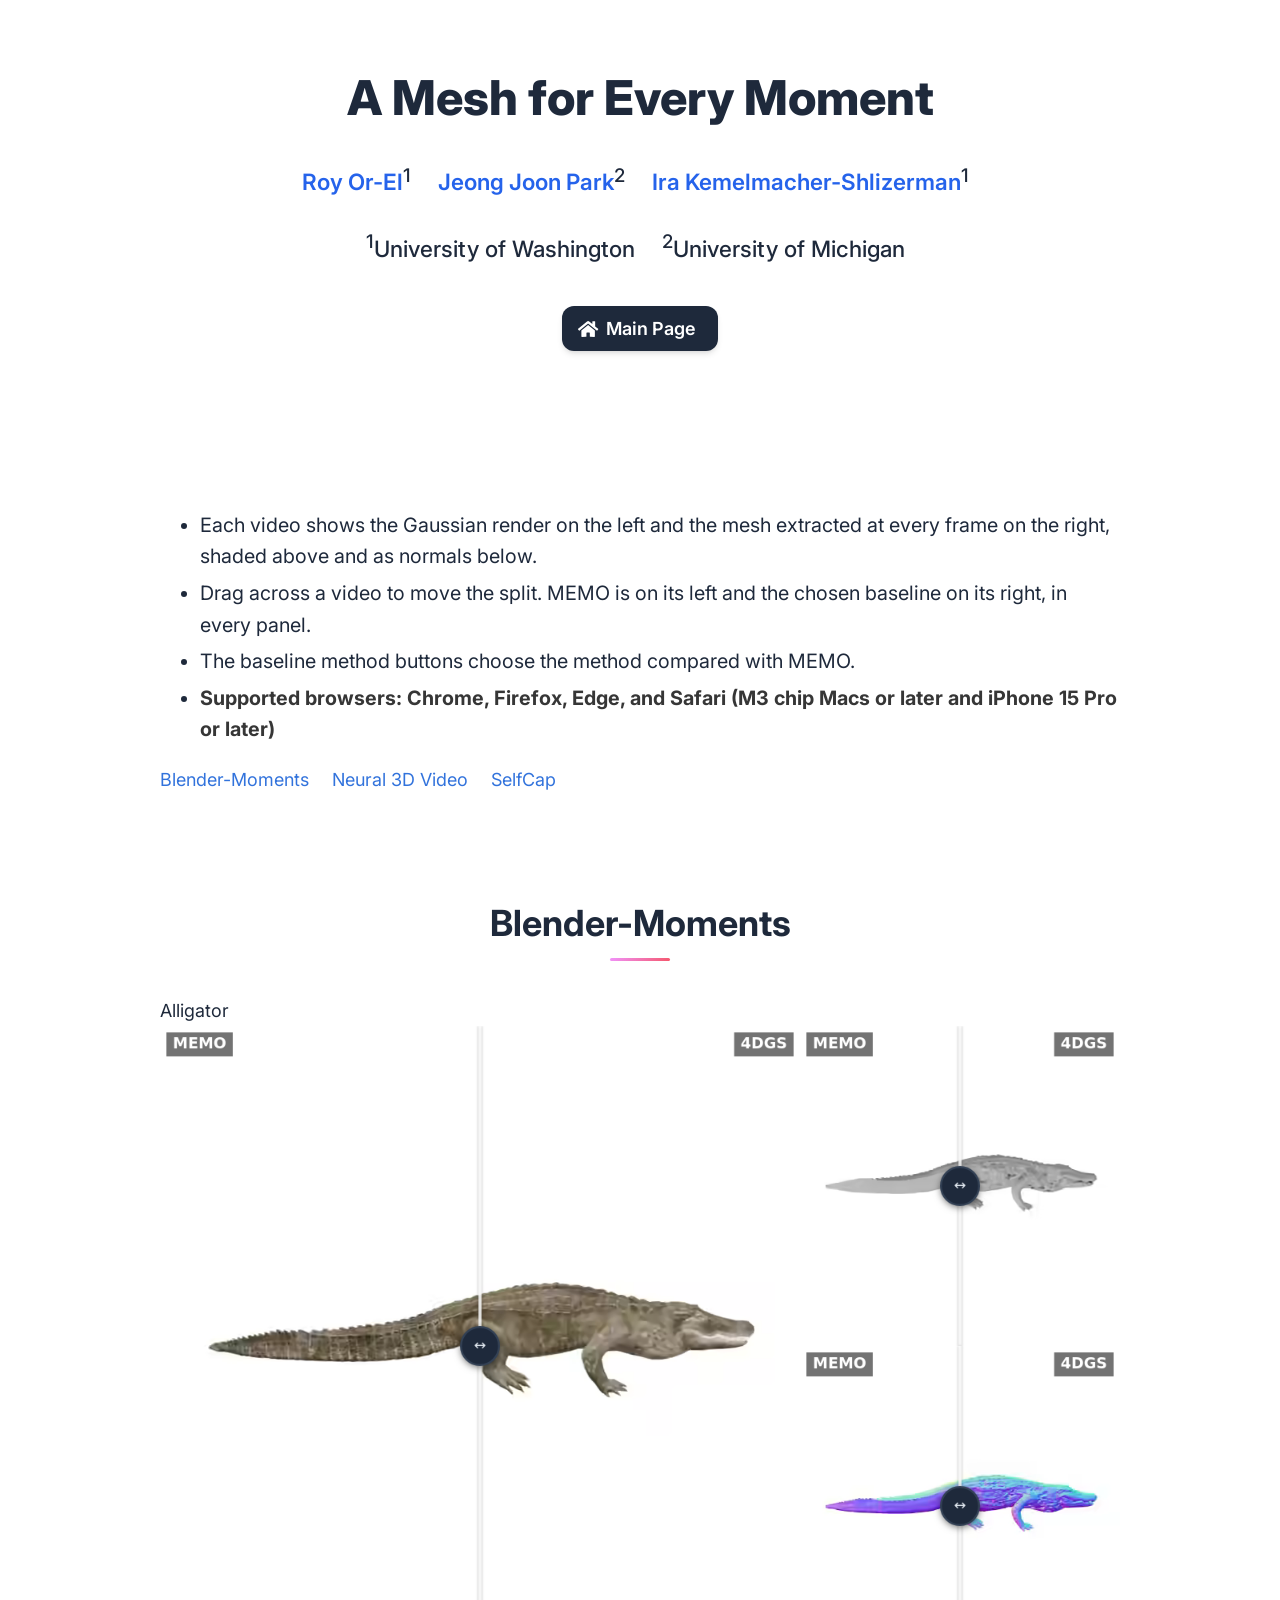
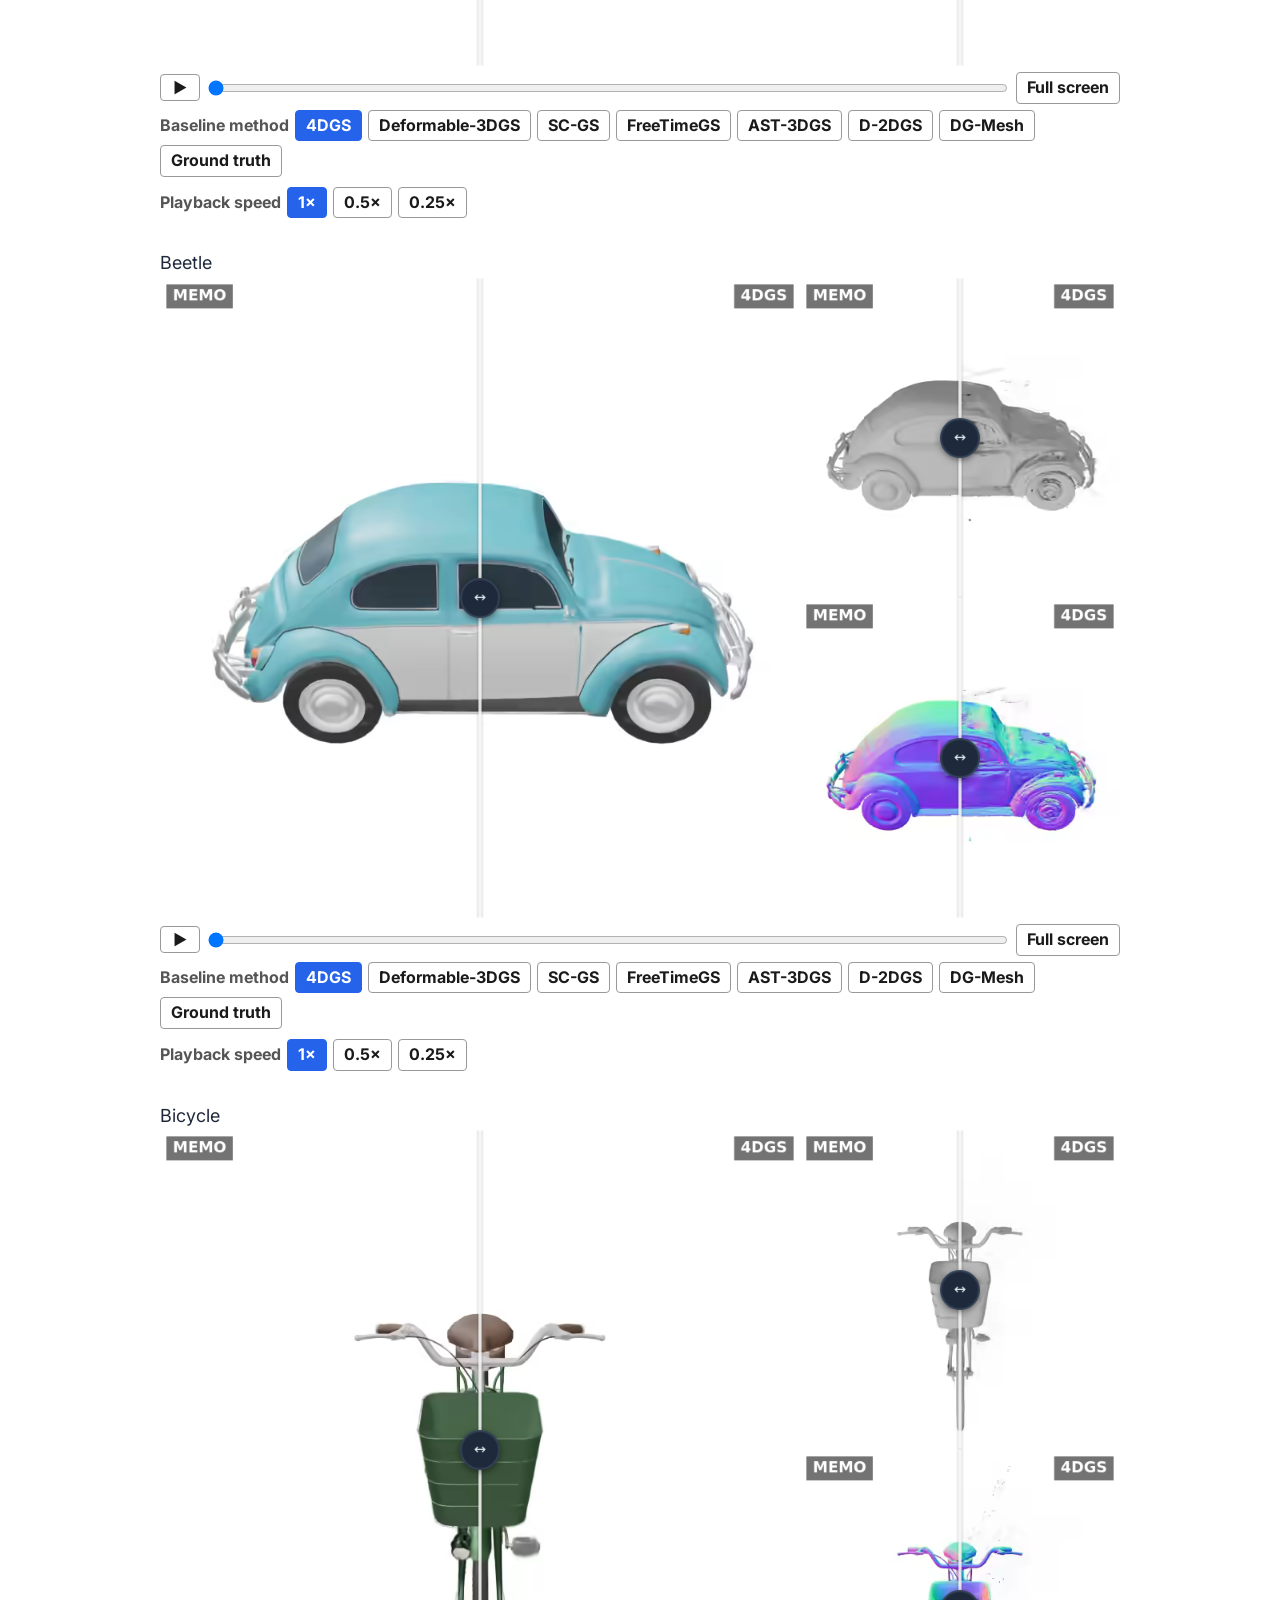
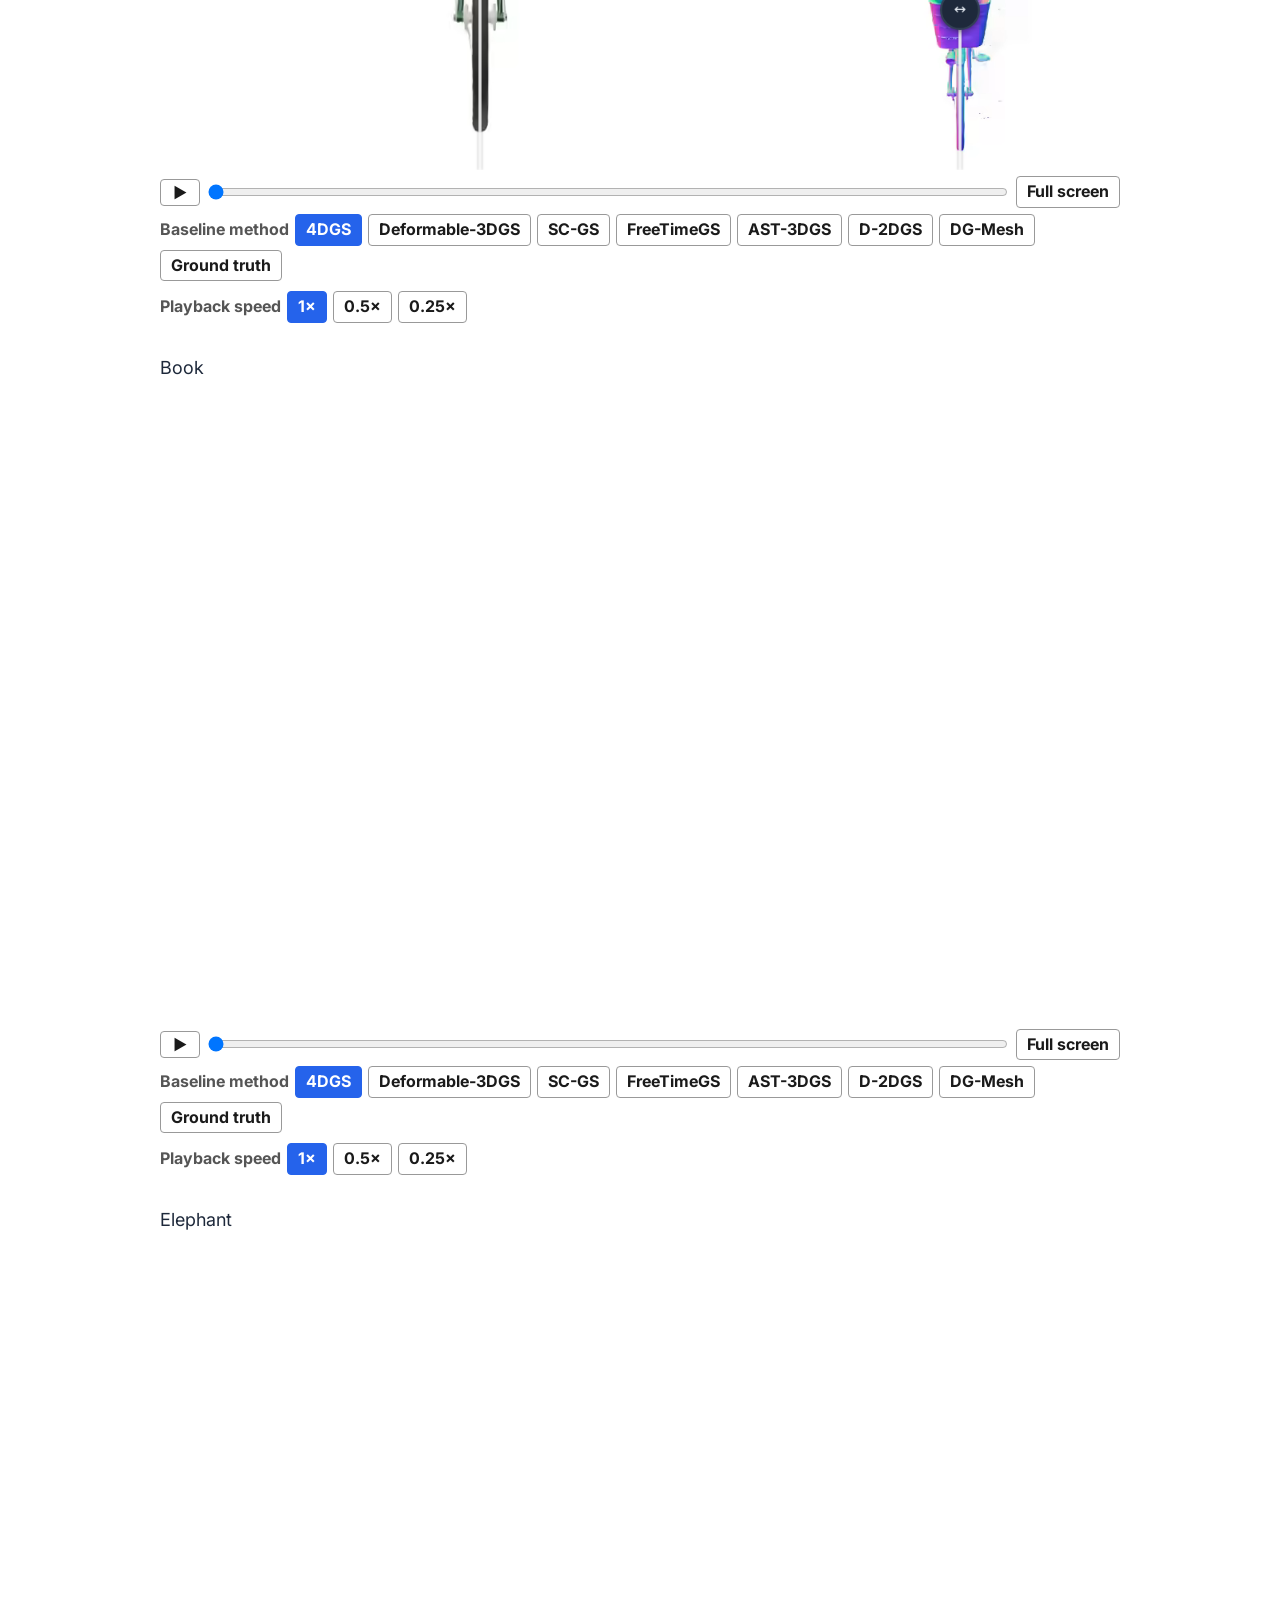
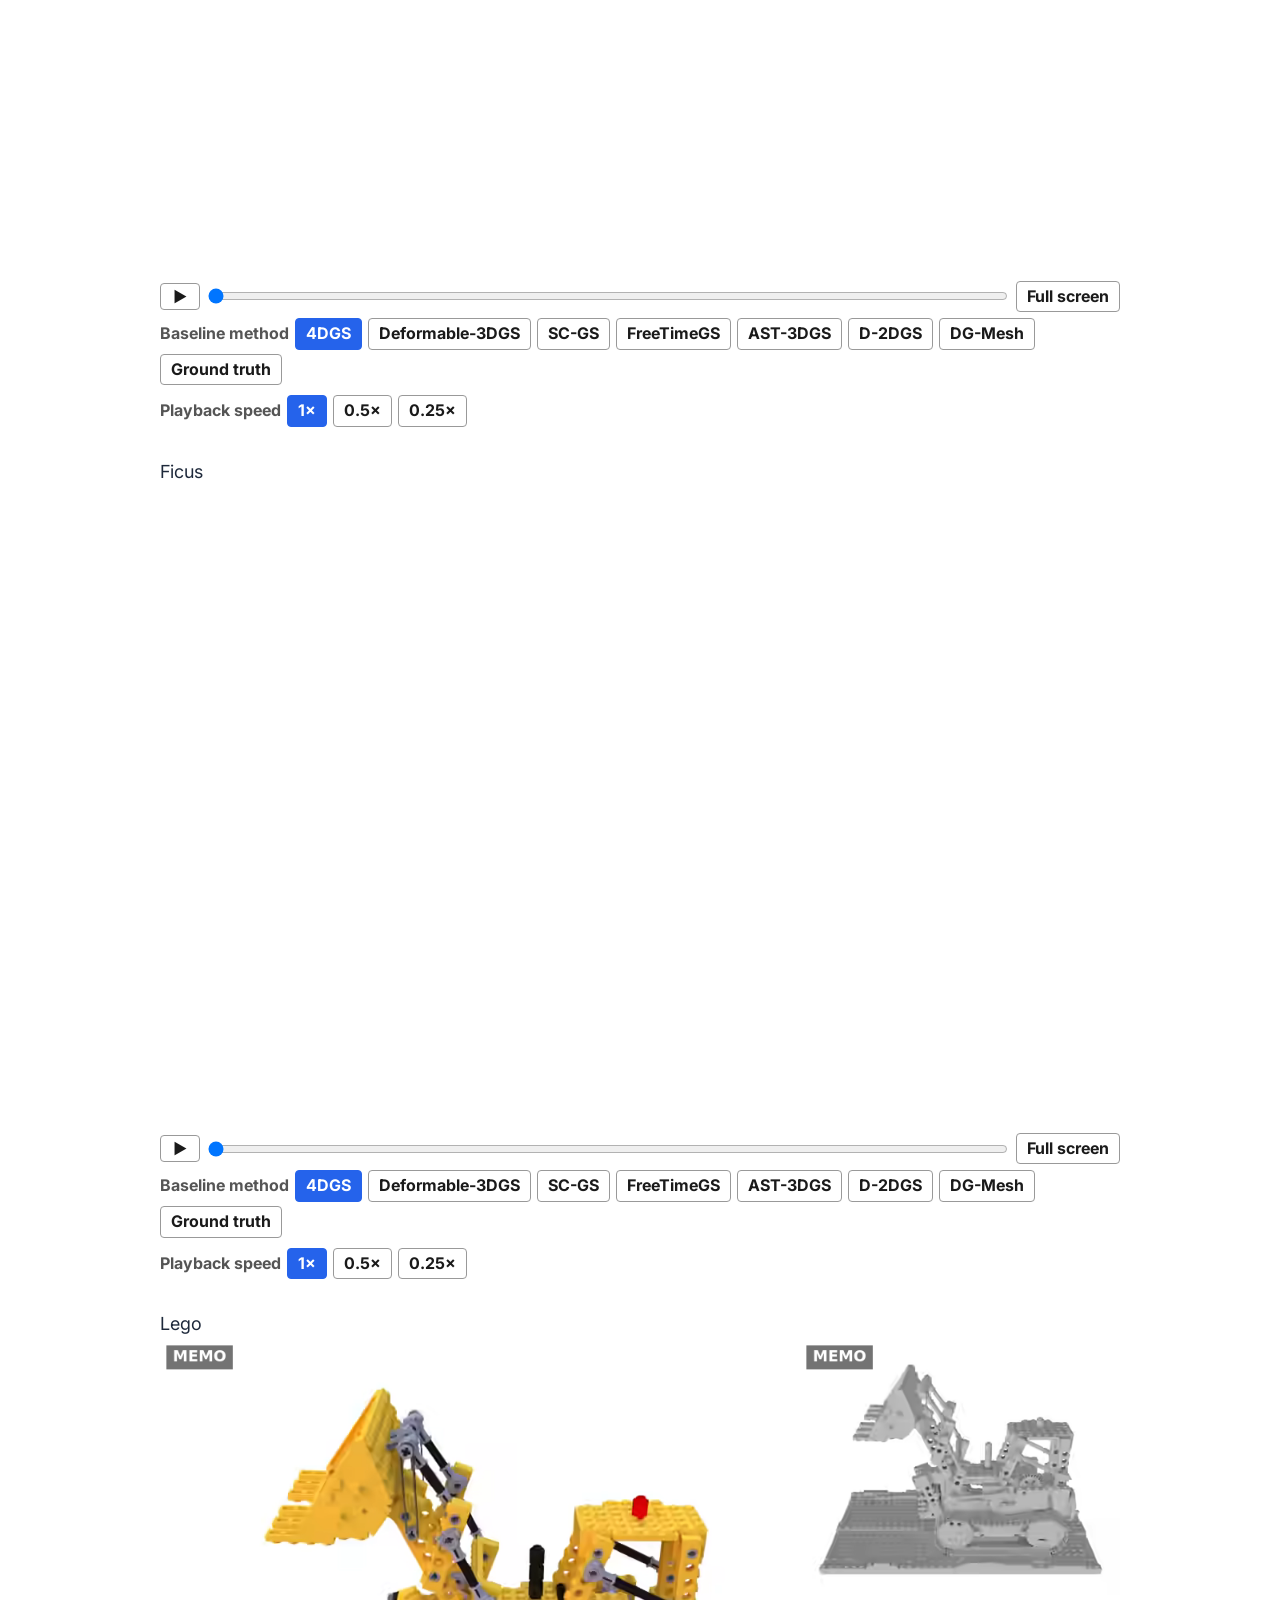
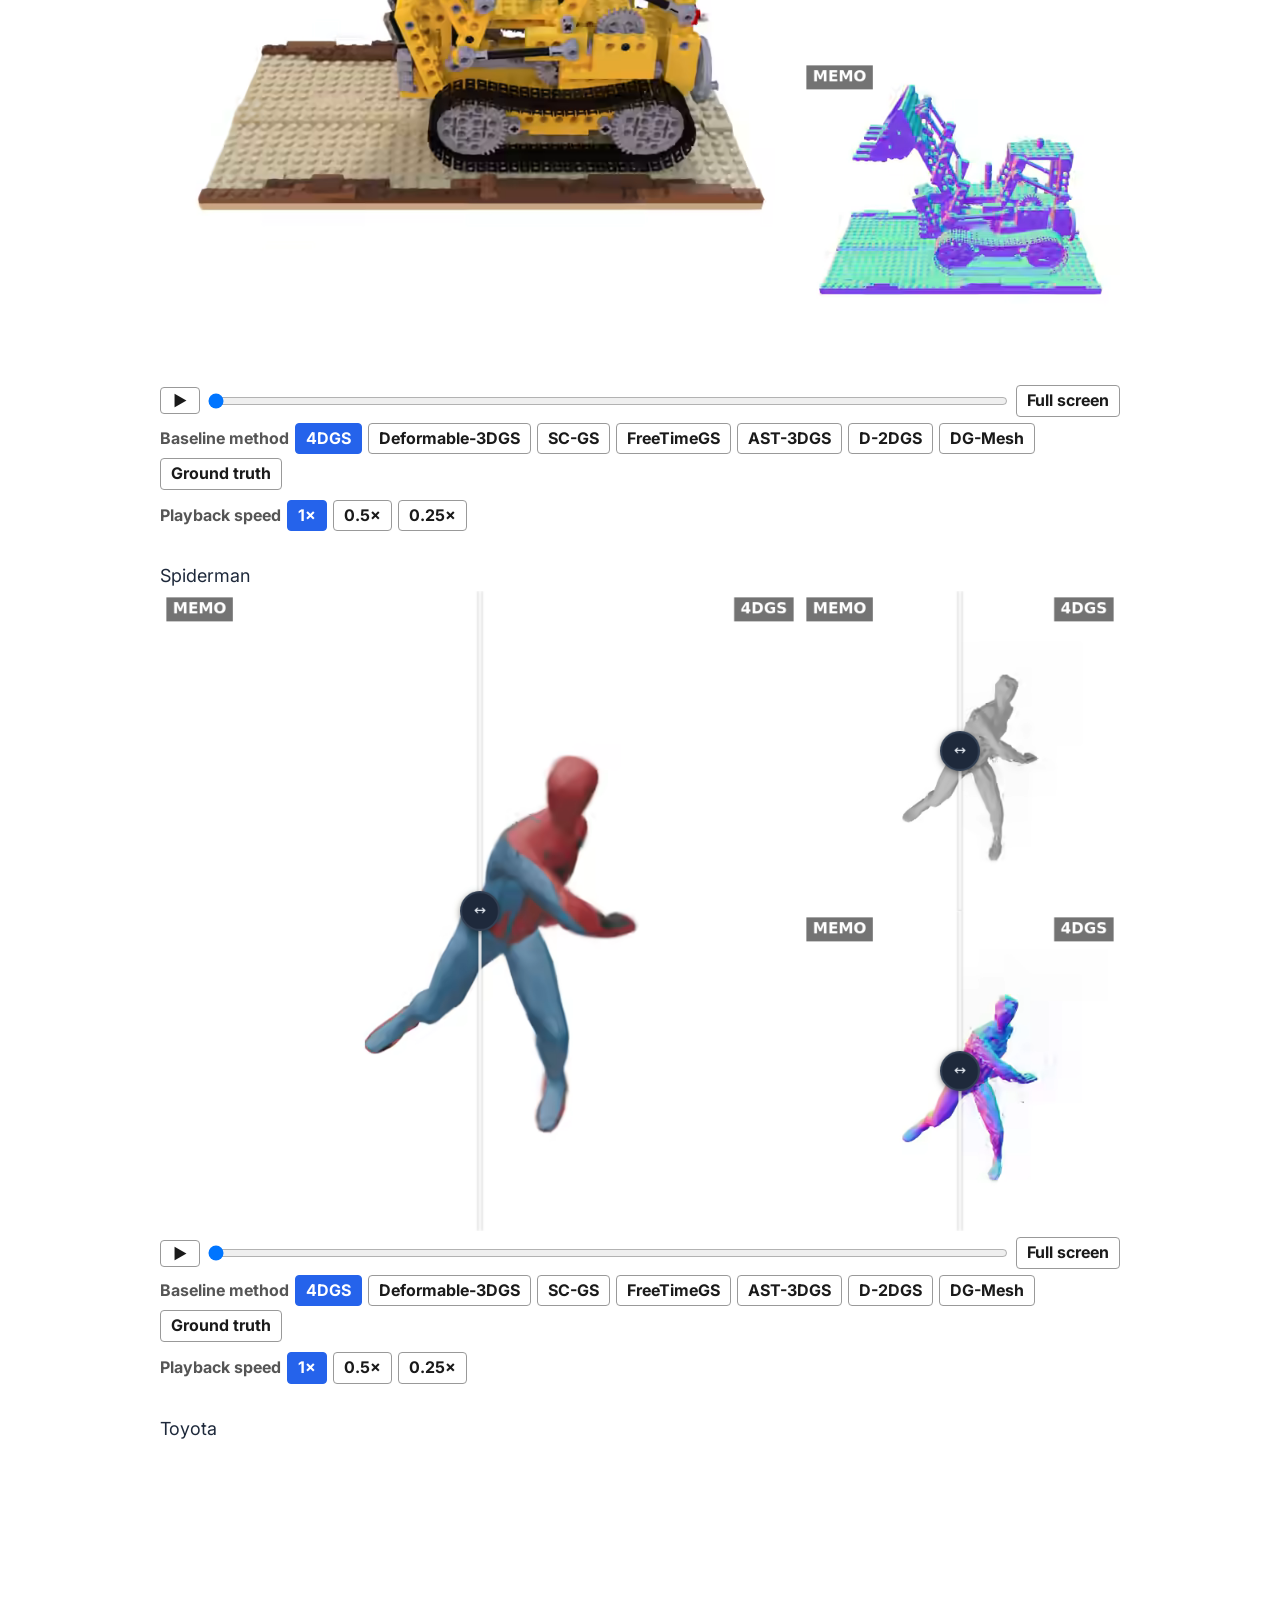
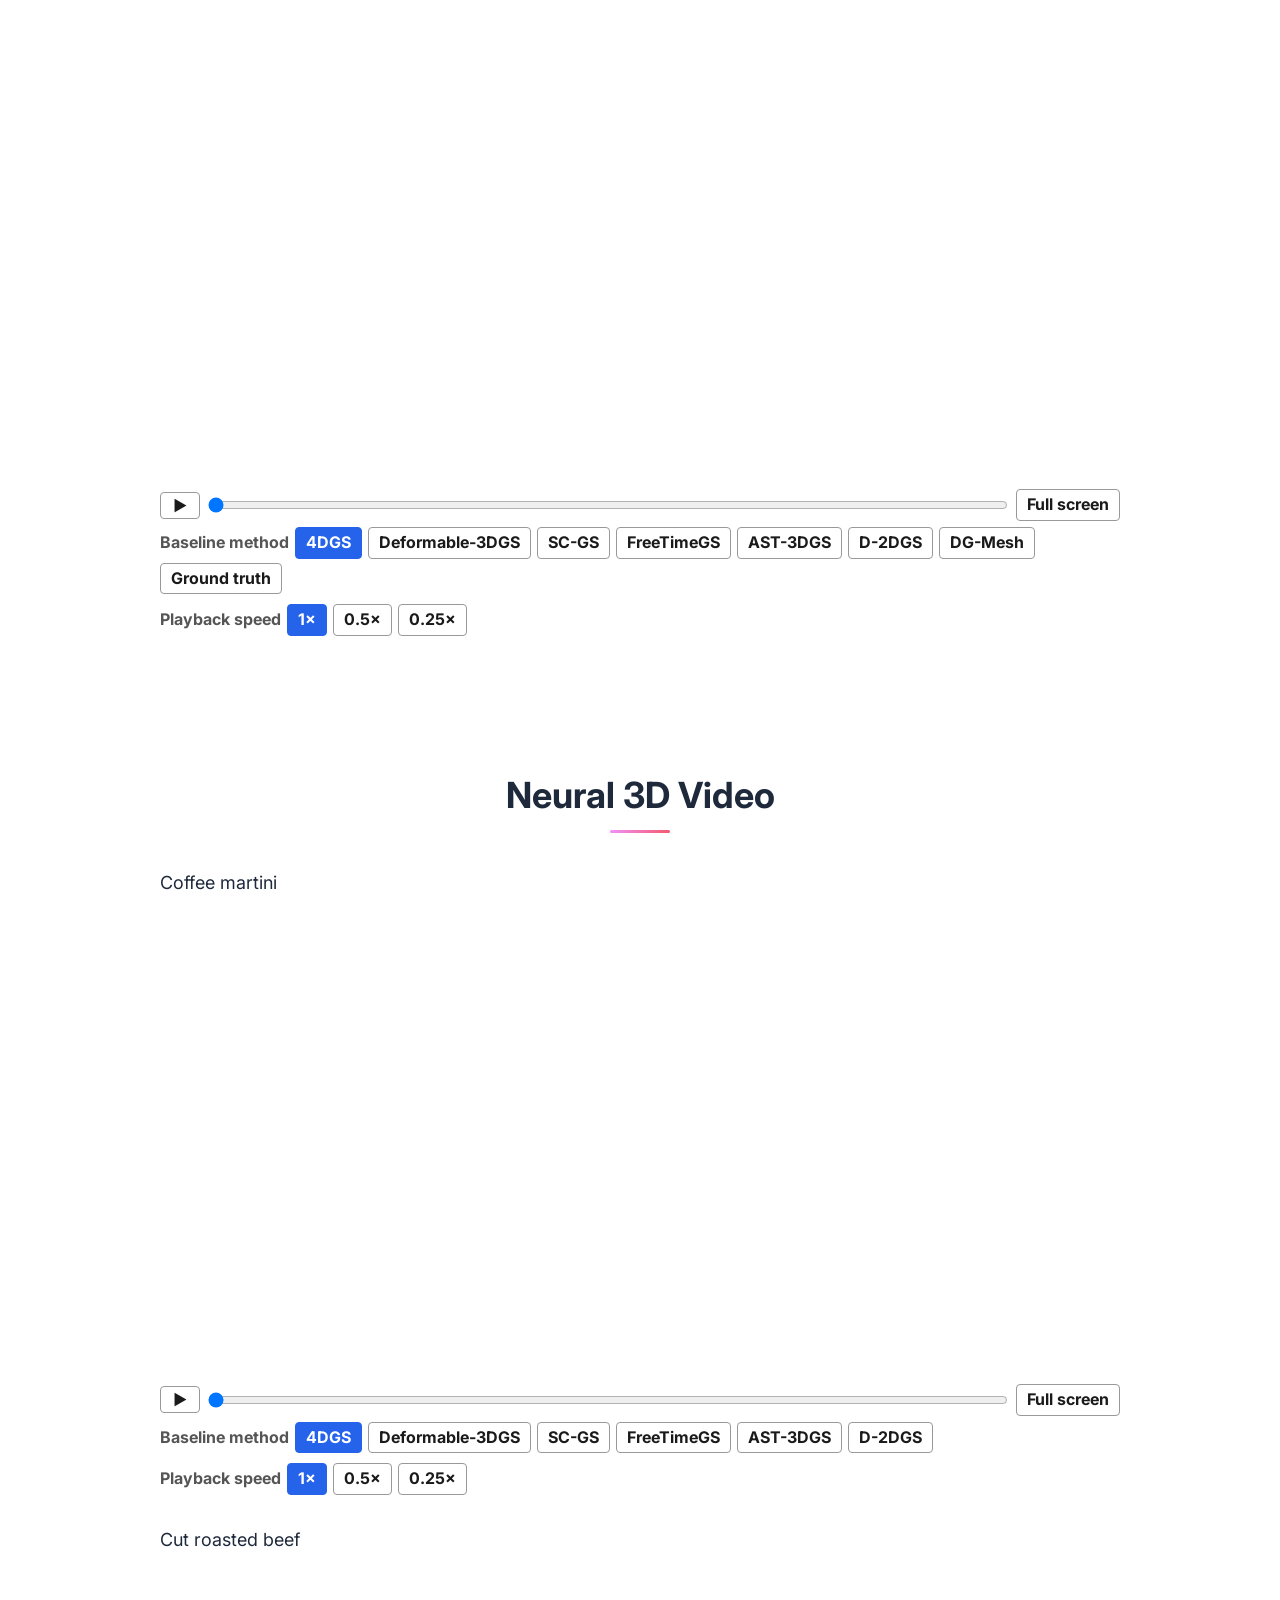
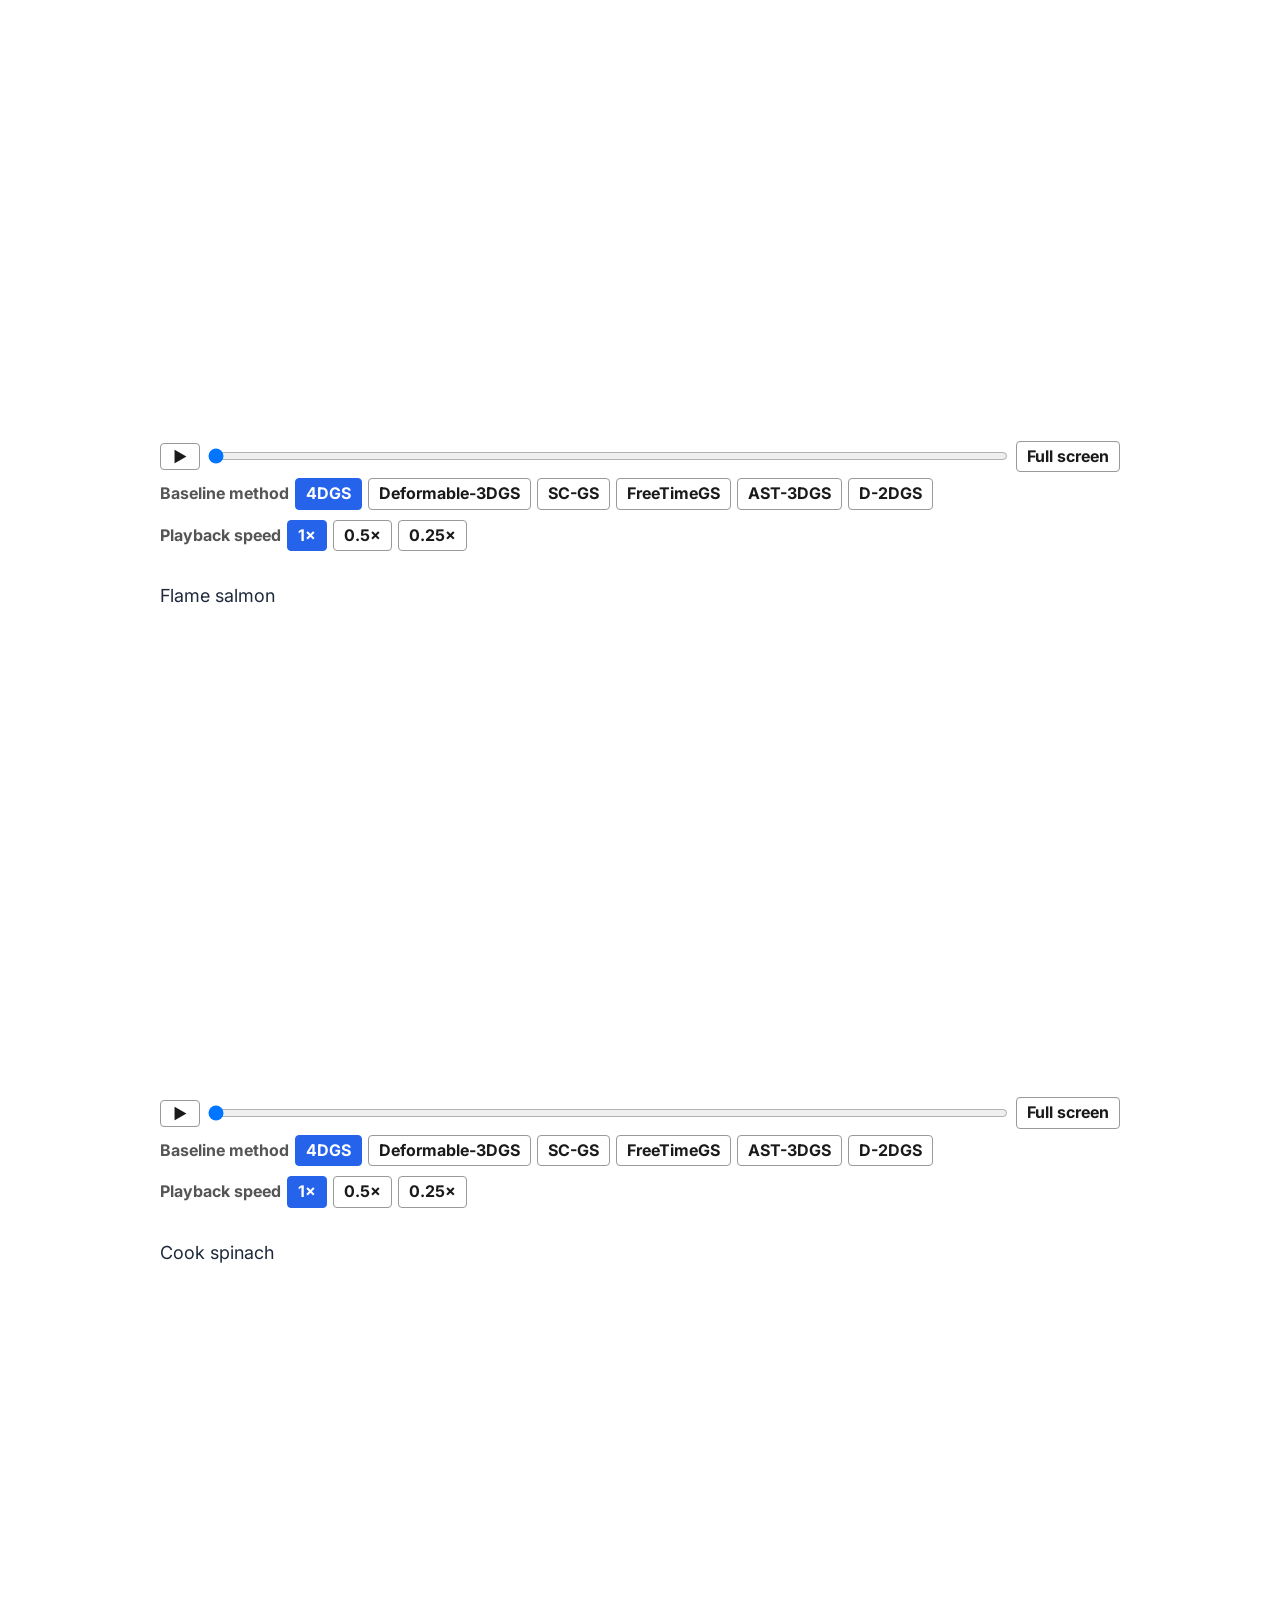
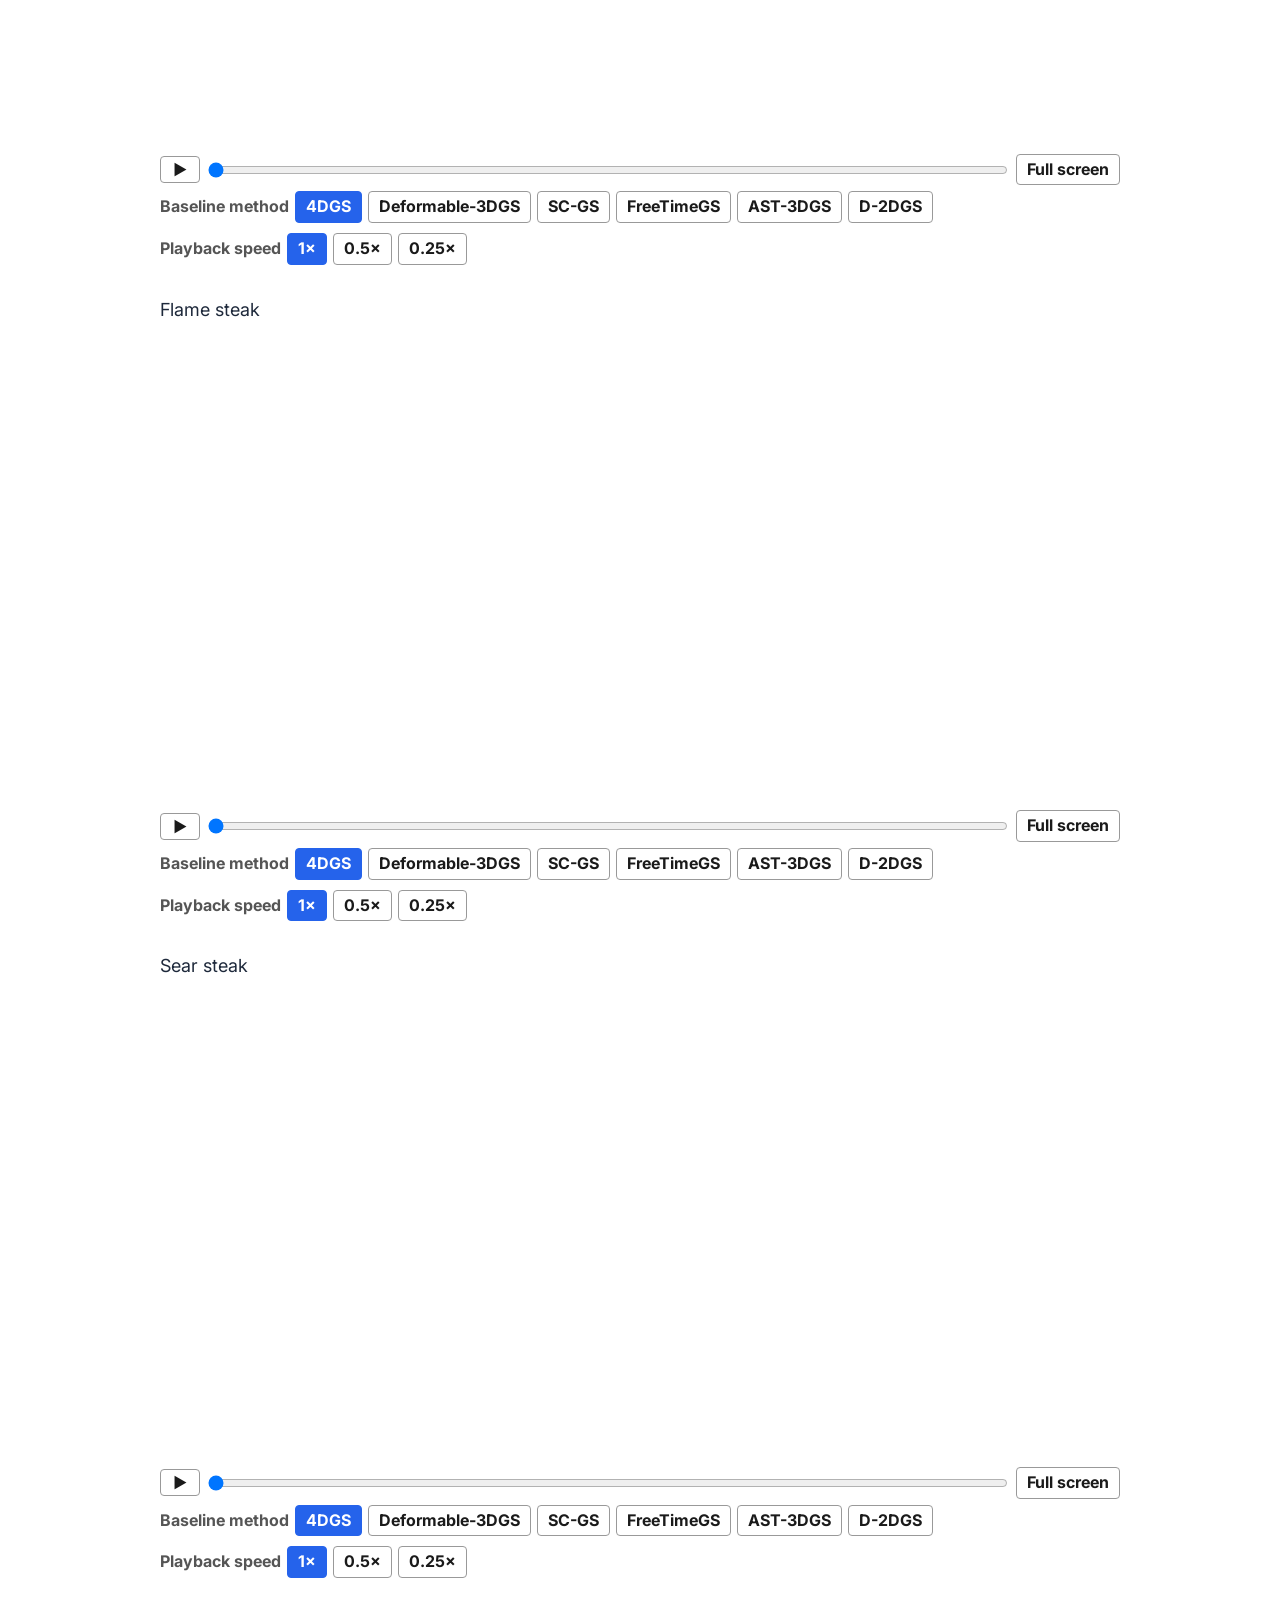
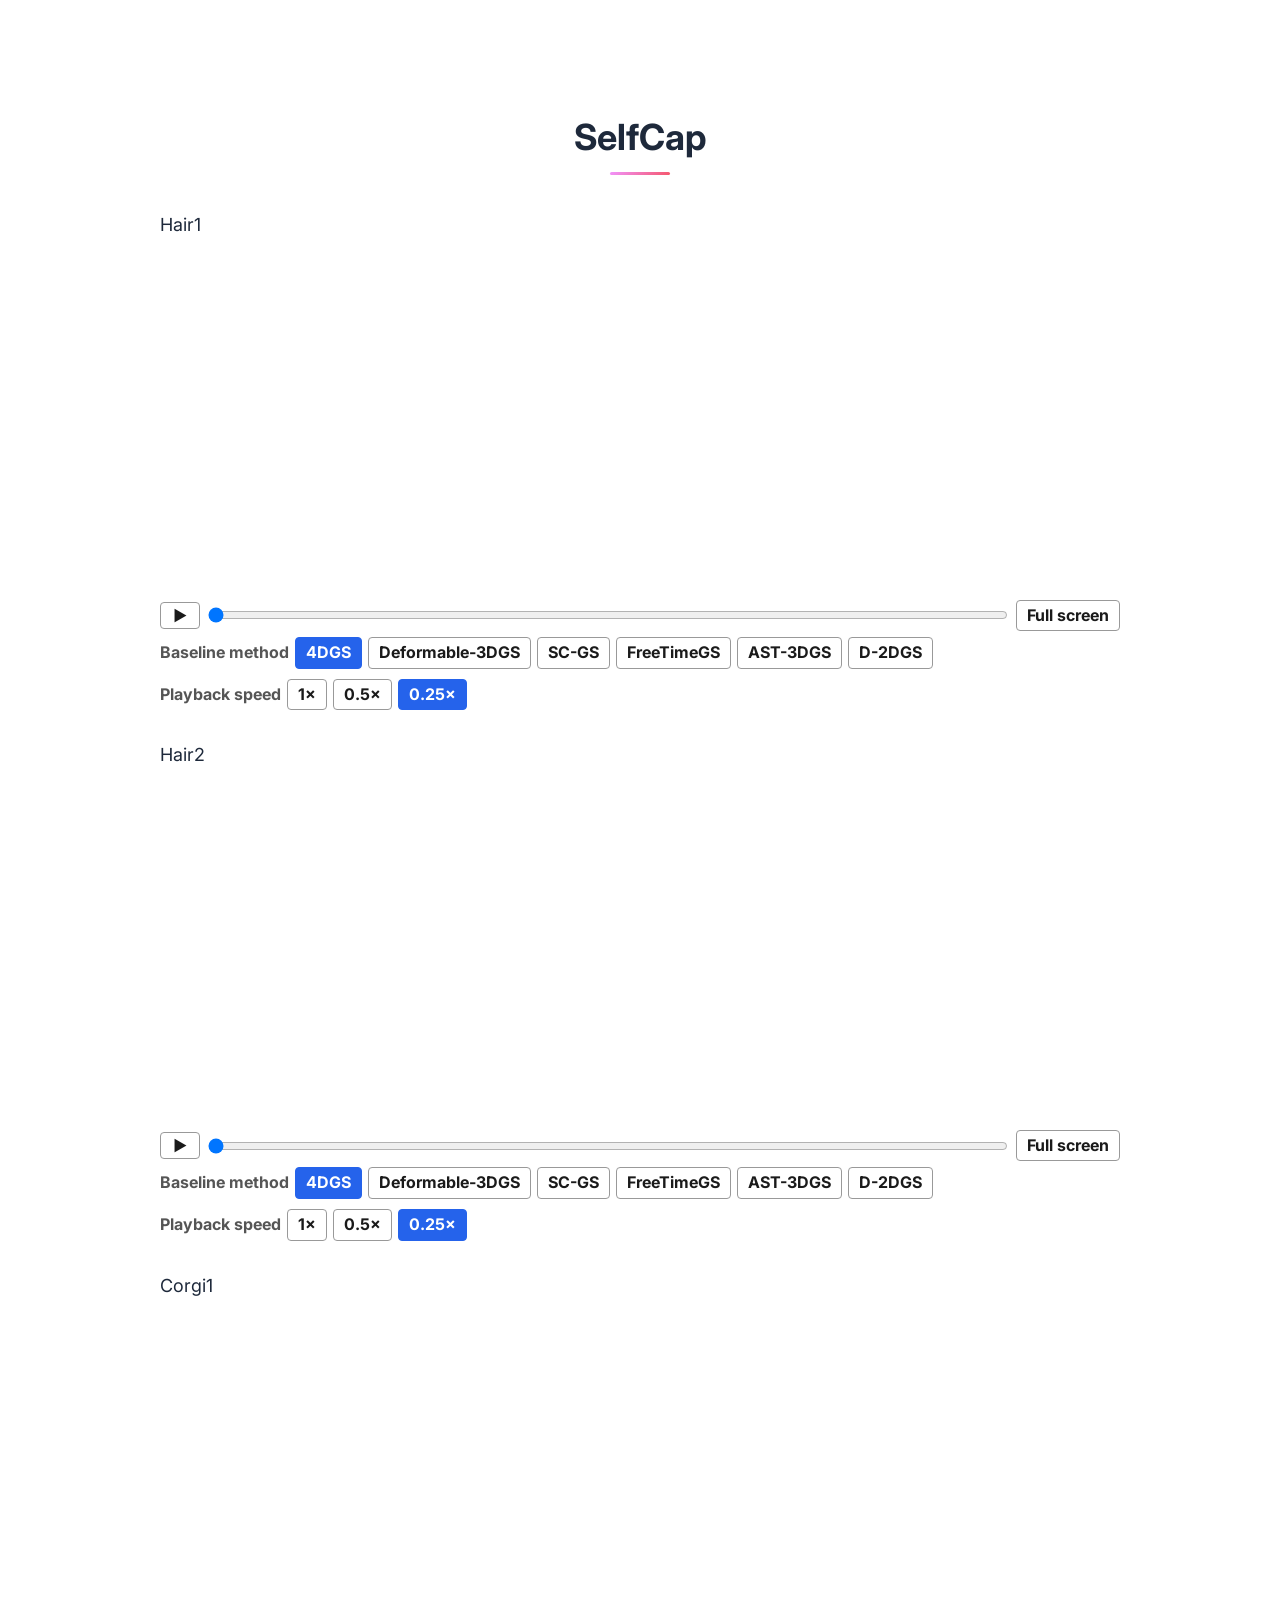
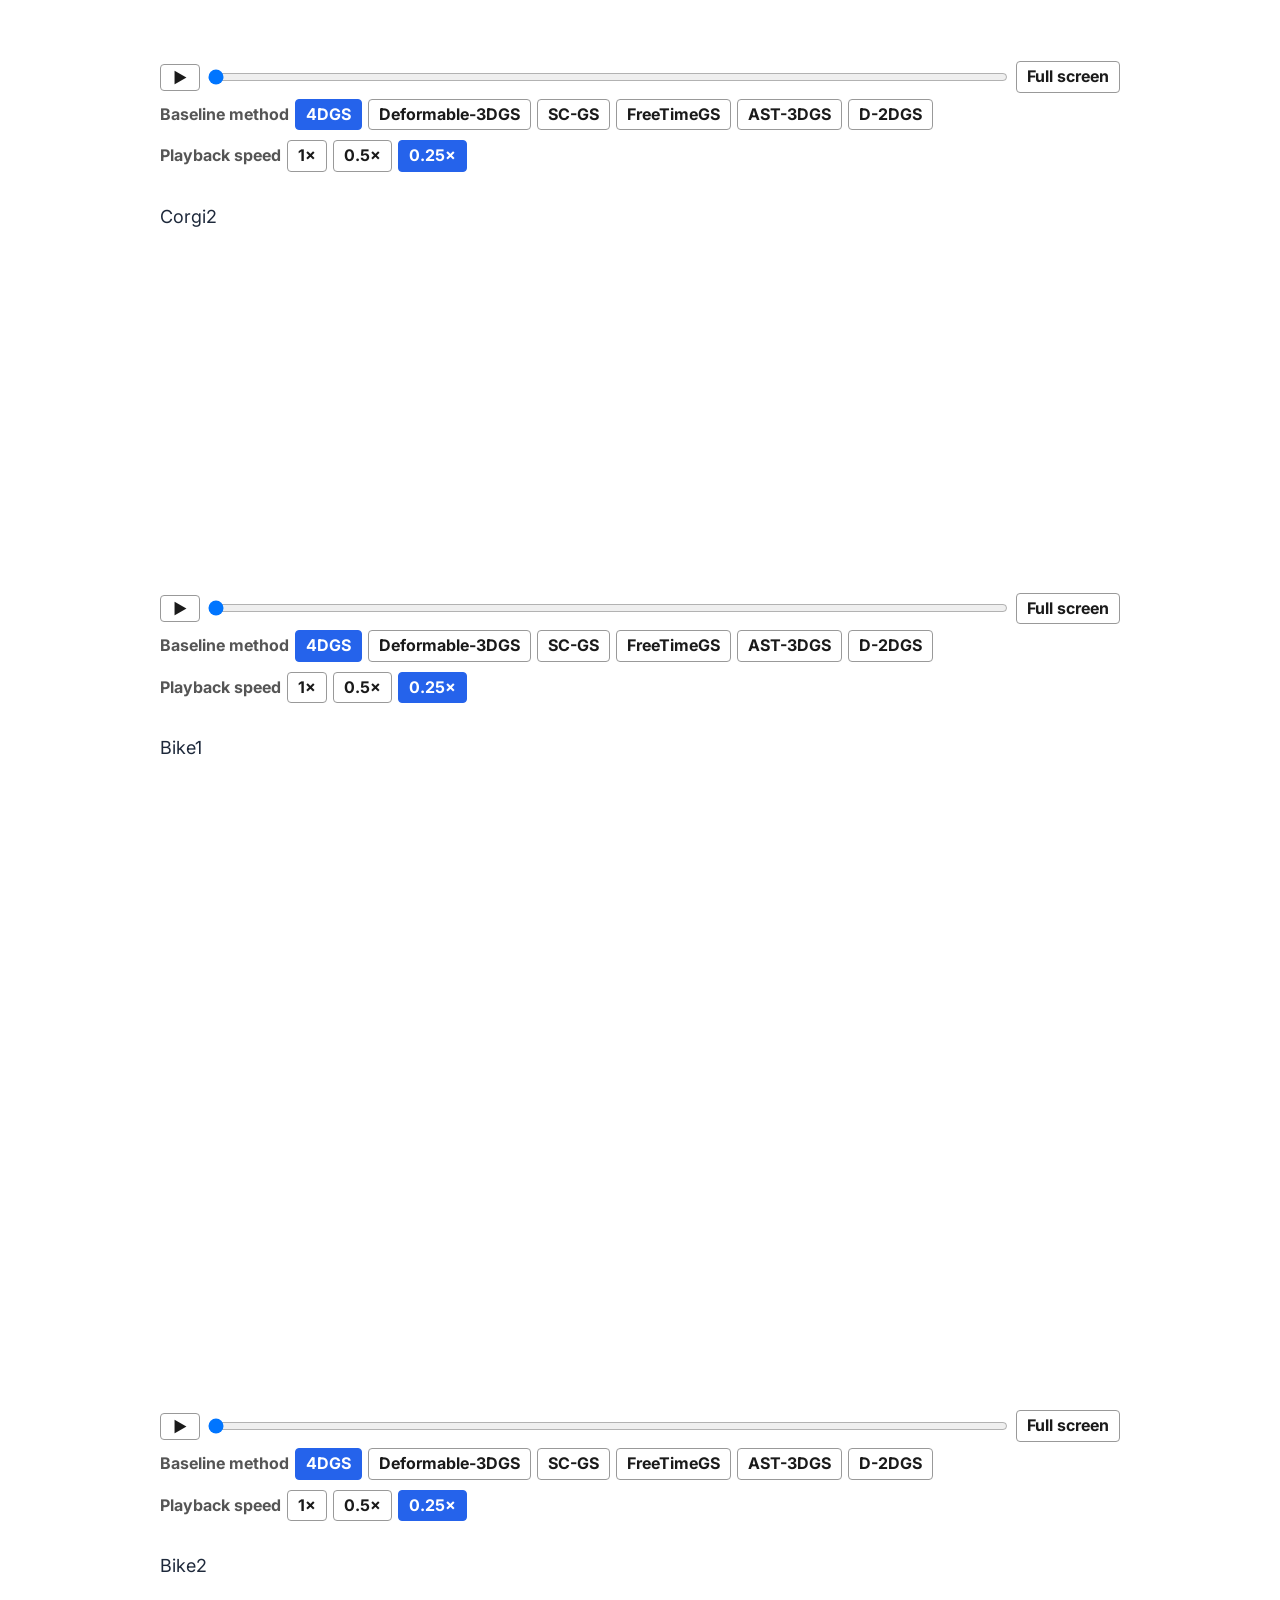
==== commit 6e1fe962: "Paper link and BibTeX: arXiv 2611.34939" ====
--- a/comparisons.html
+++ b/comparisons.html
@@ -9,7 +9,7 @@
 <link href="https://fonts.googleapis.com/css2?family=Inter:wght@400;500;600;700;800&display=swap" rel="stylesheet">
 <link rel="stylesheet" href="static/css/bulma.min.css">
 <link rel="stylesheet" href="static/css/index.css">
-<link rel="stylesheet" href="static/css/memo.css?v=b39da9679c">
+<link rel="stylesheet" href="static/css/memo.css?v=08786f9106">
 <script defer src="static/js/fontawesome.all.min.js"></script>
 </head>
 <body>
--- a/static/css/memo.css
+++ b/static/css/memo.css
@@ -11,7 +11,11 @@
 .publication-title a.memo-home { color: inherit; }
 
 .section h2.title { text-align: center; }
-.bibtex-header { justify-content: center; gap: 1rem; }
+/* The copy button in the BibTeX box's top-right corner, over the code. */
+.bibtex-box { position: relative; }
+.bibtex-box .copy-bibtex-btn { position: absolute; top: 0.6rem; right: 0.6rem; z-index: 1;
+  padding: 0.4rem 0.75rem; font-size: 0.8rem; }
+.bibtex-box pre { padding-top: 3rem; }
 .publication-links { margin-top: 1rem; }
 .publication-links .link-block { display: inline-block; margin: 0.25rem; }
 .publication-links .button { font-weight: 700; }
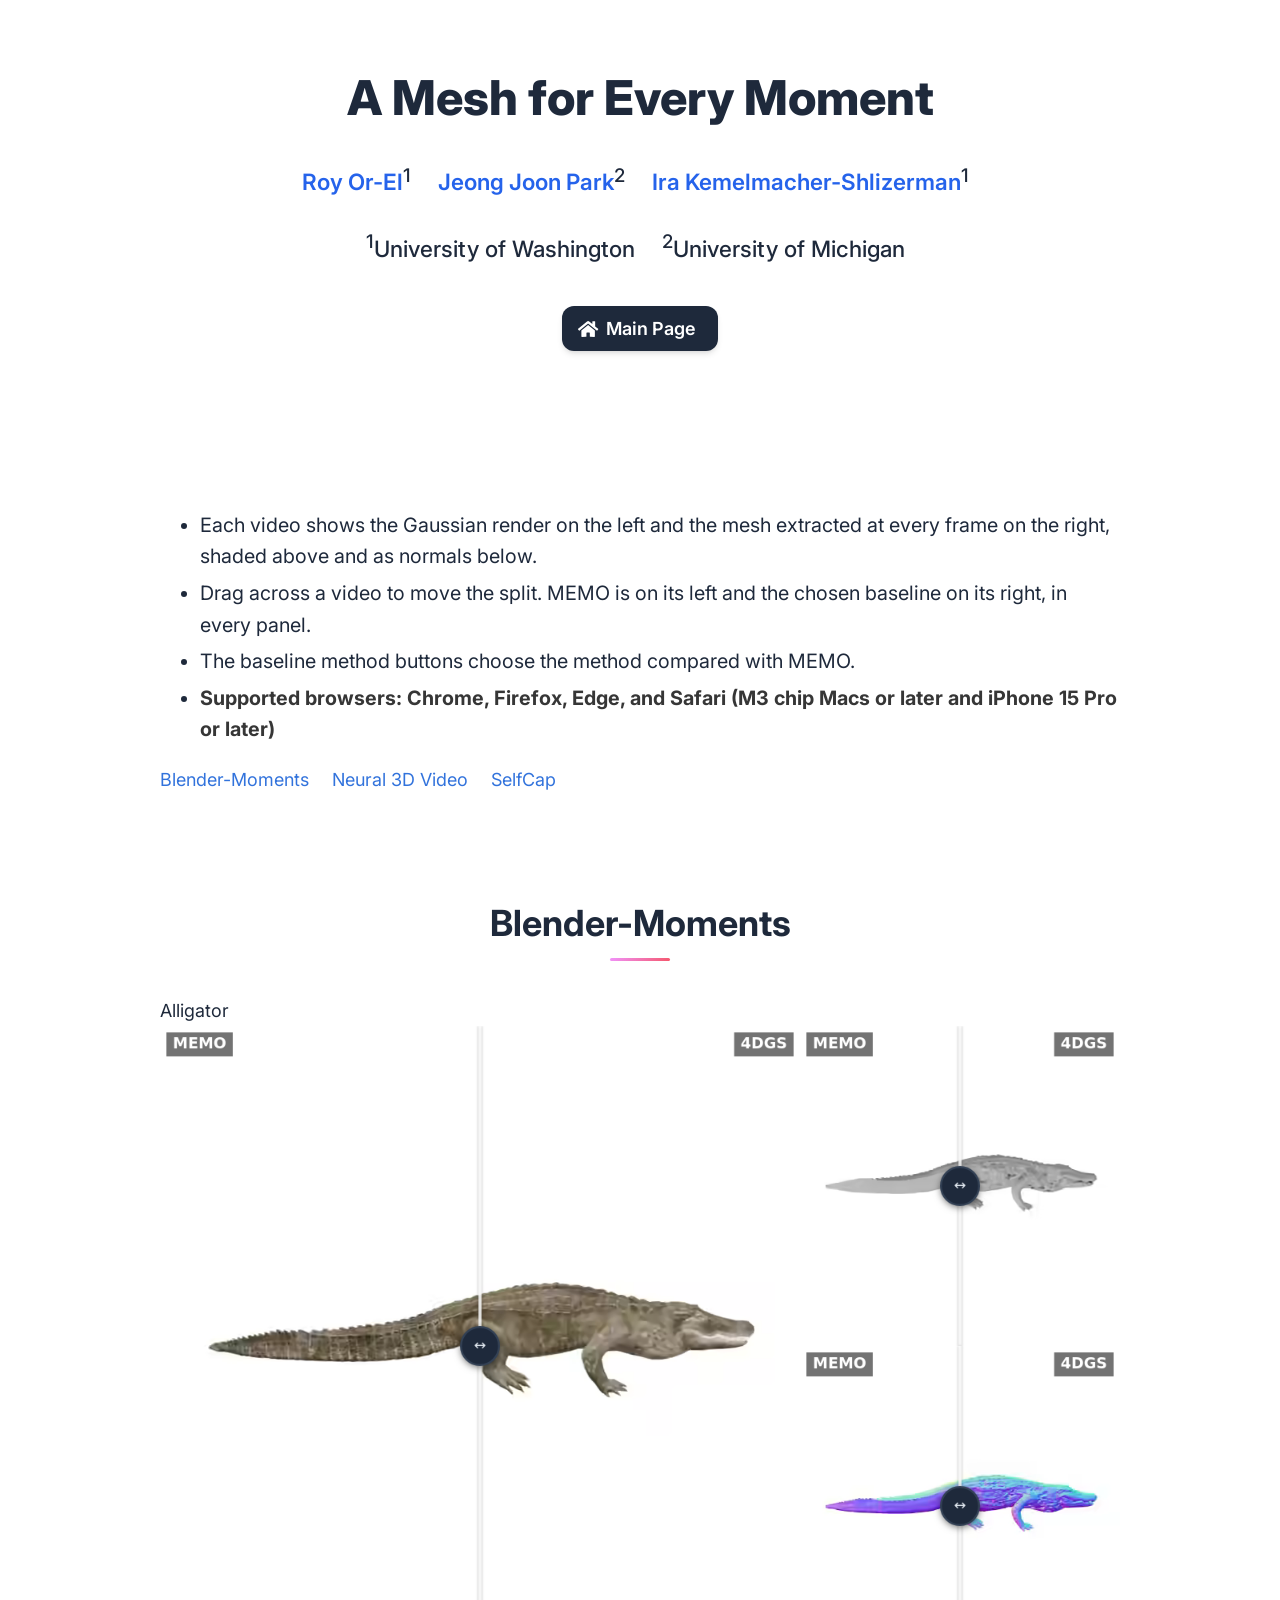
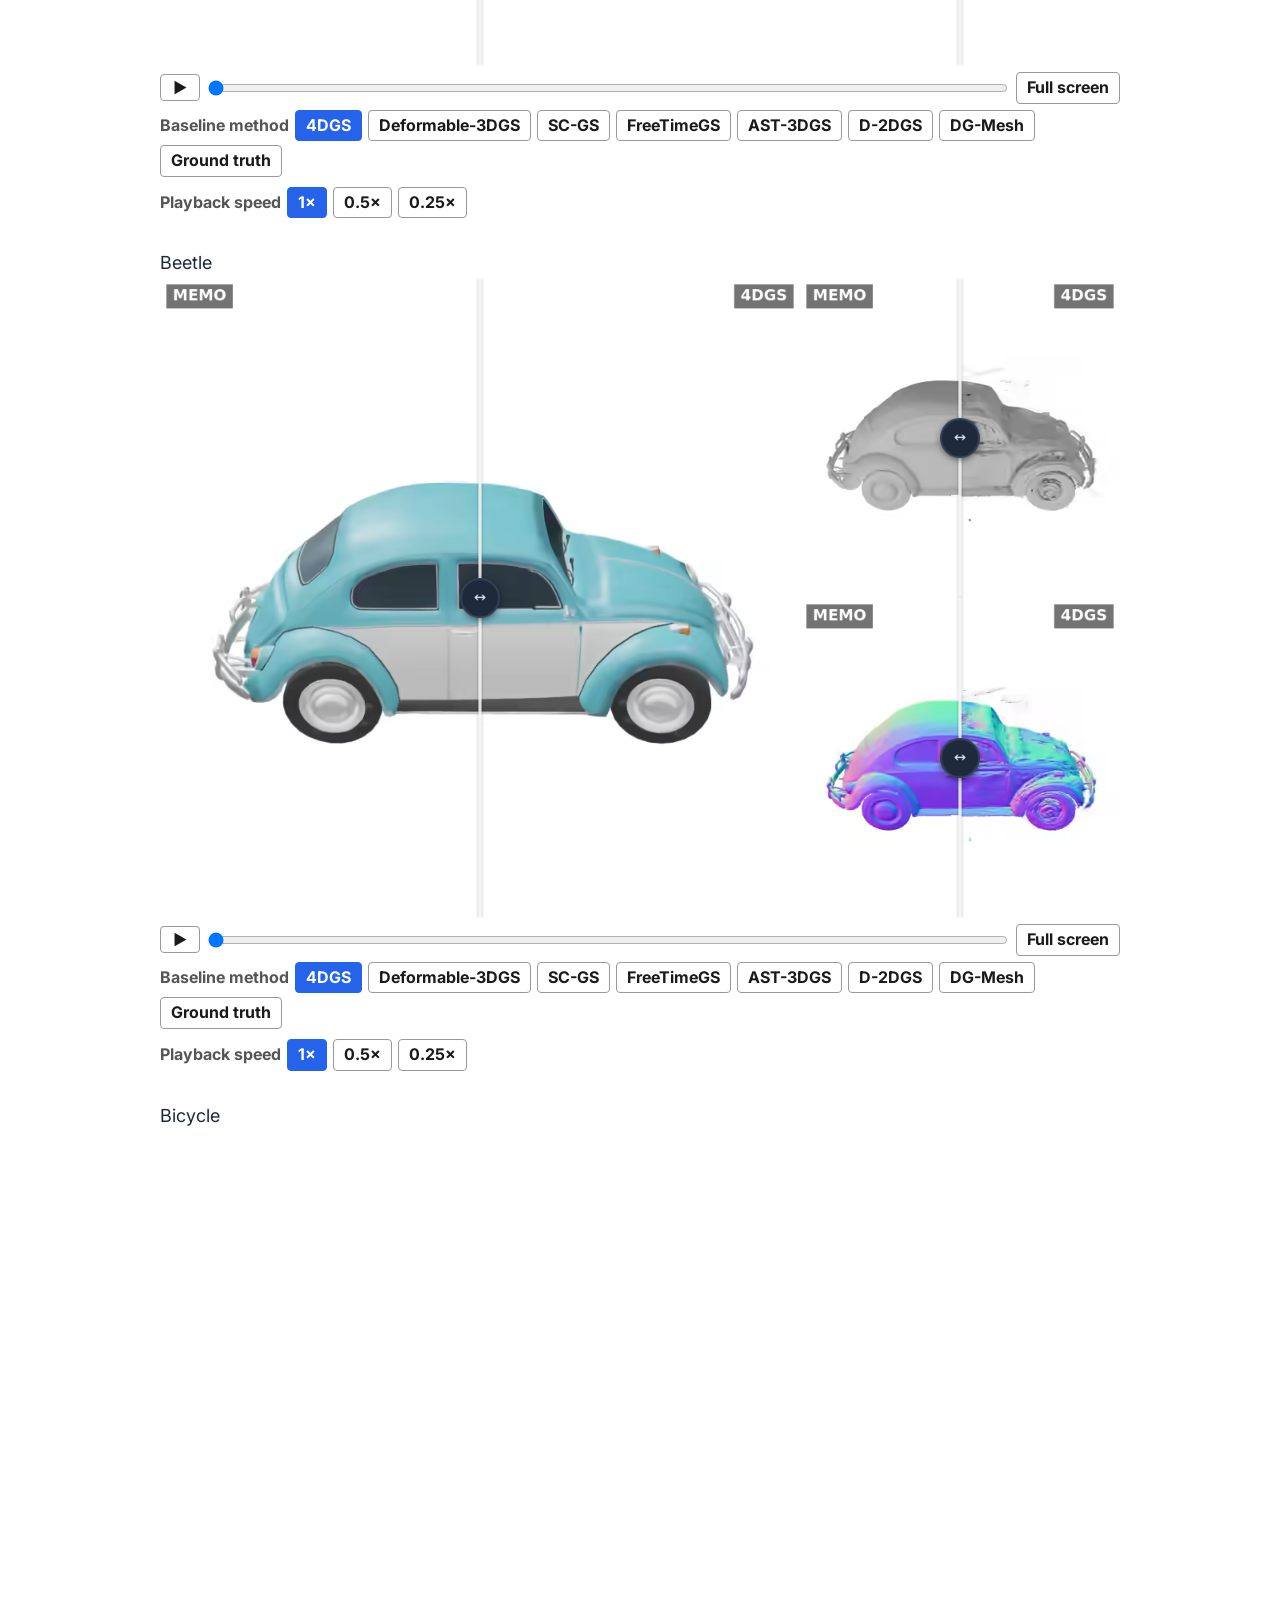
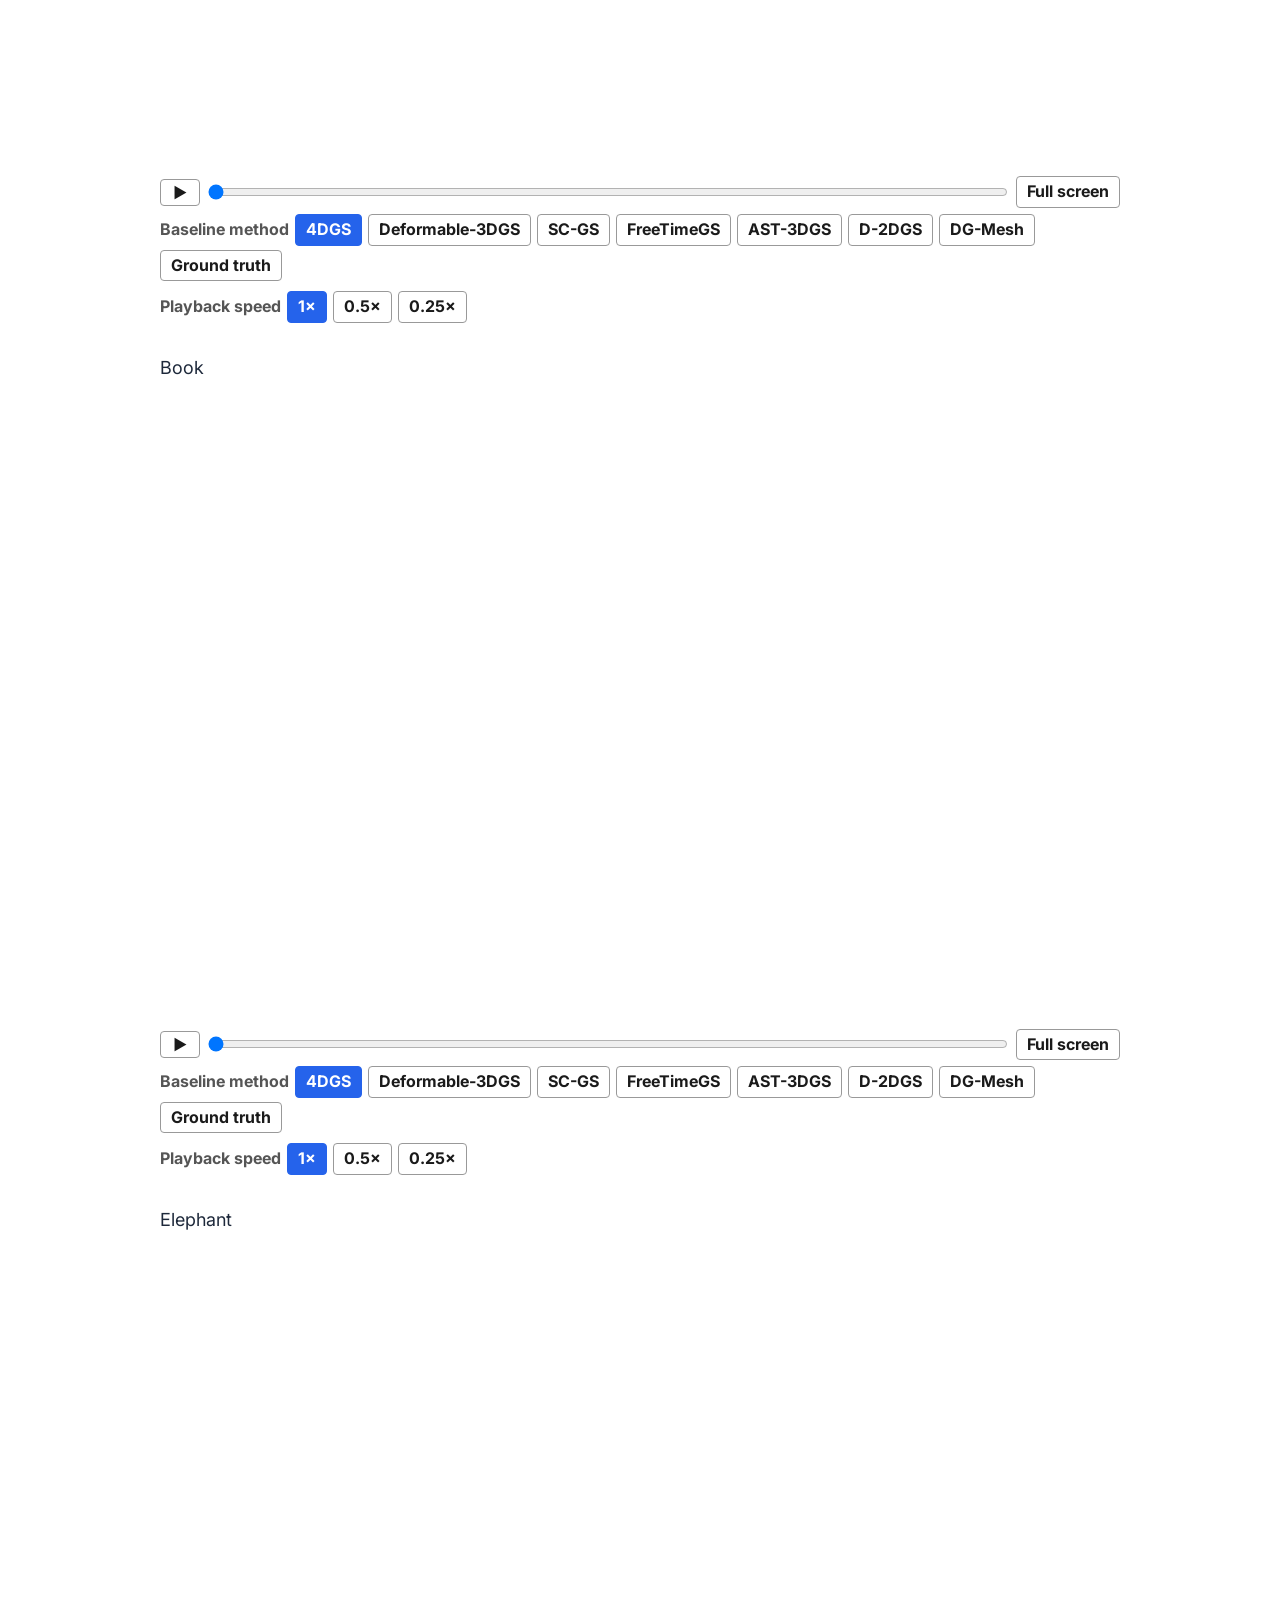
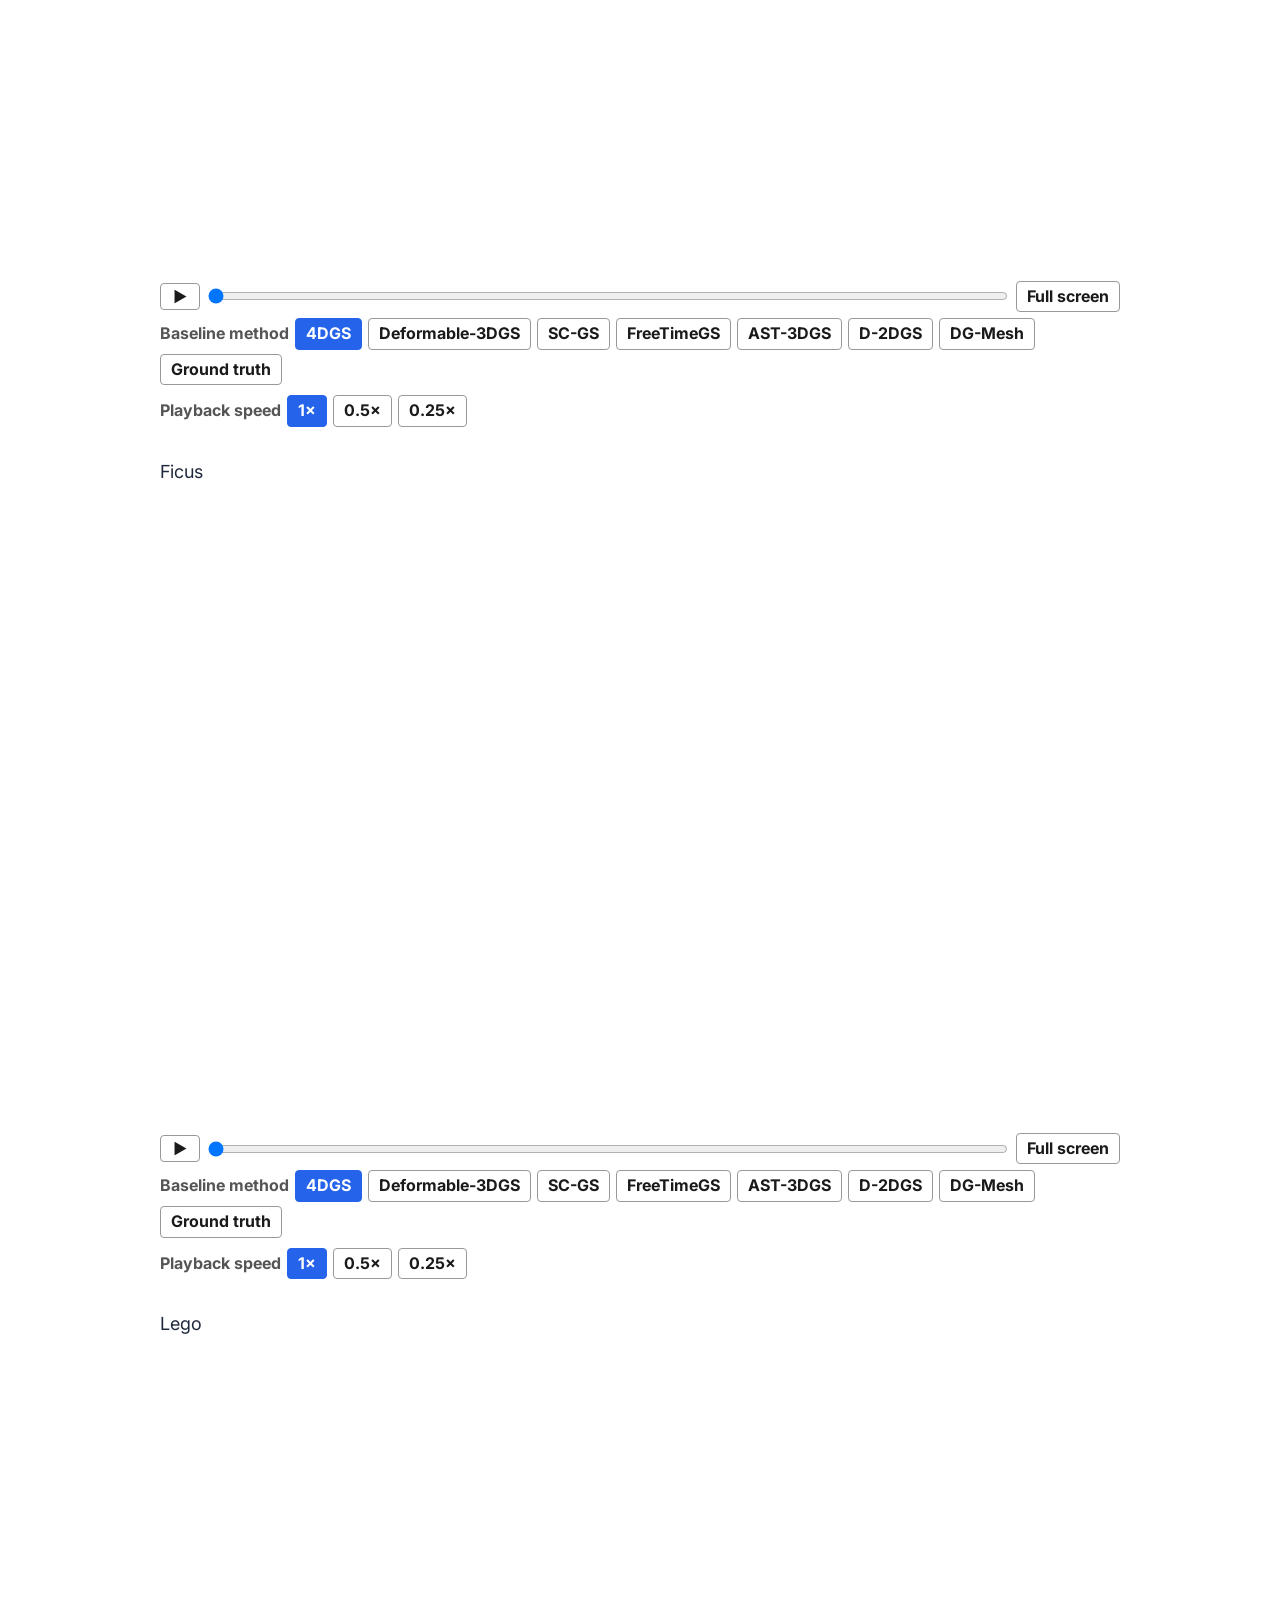
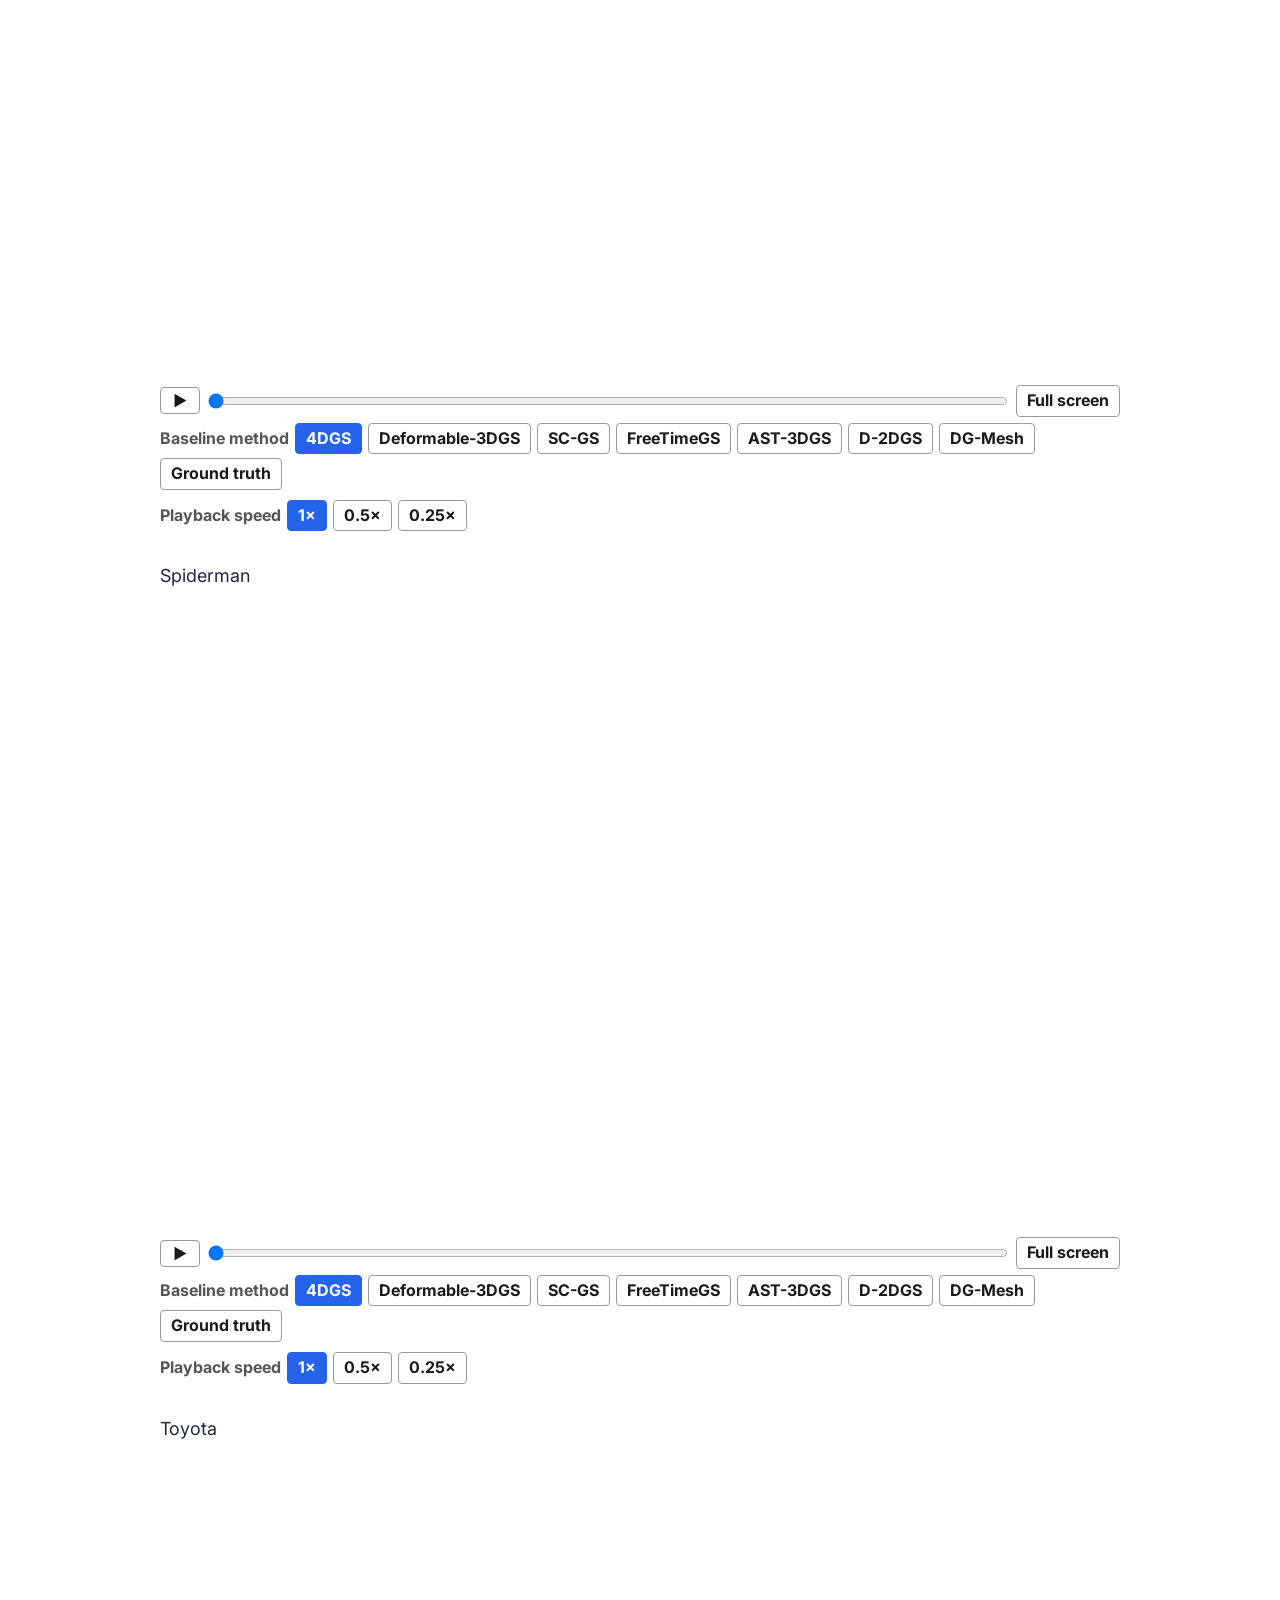
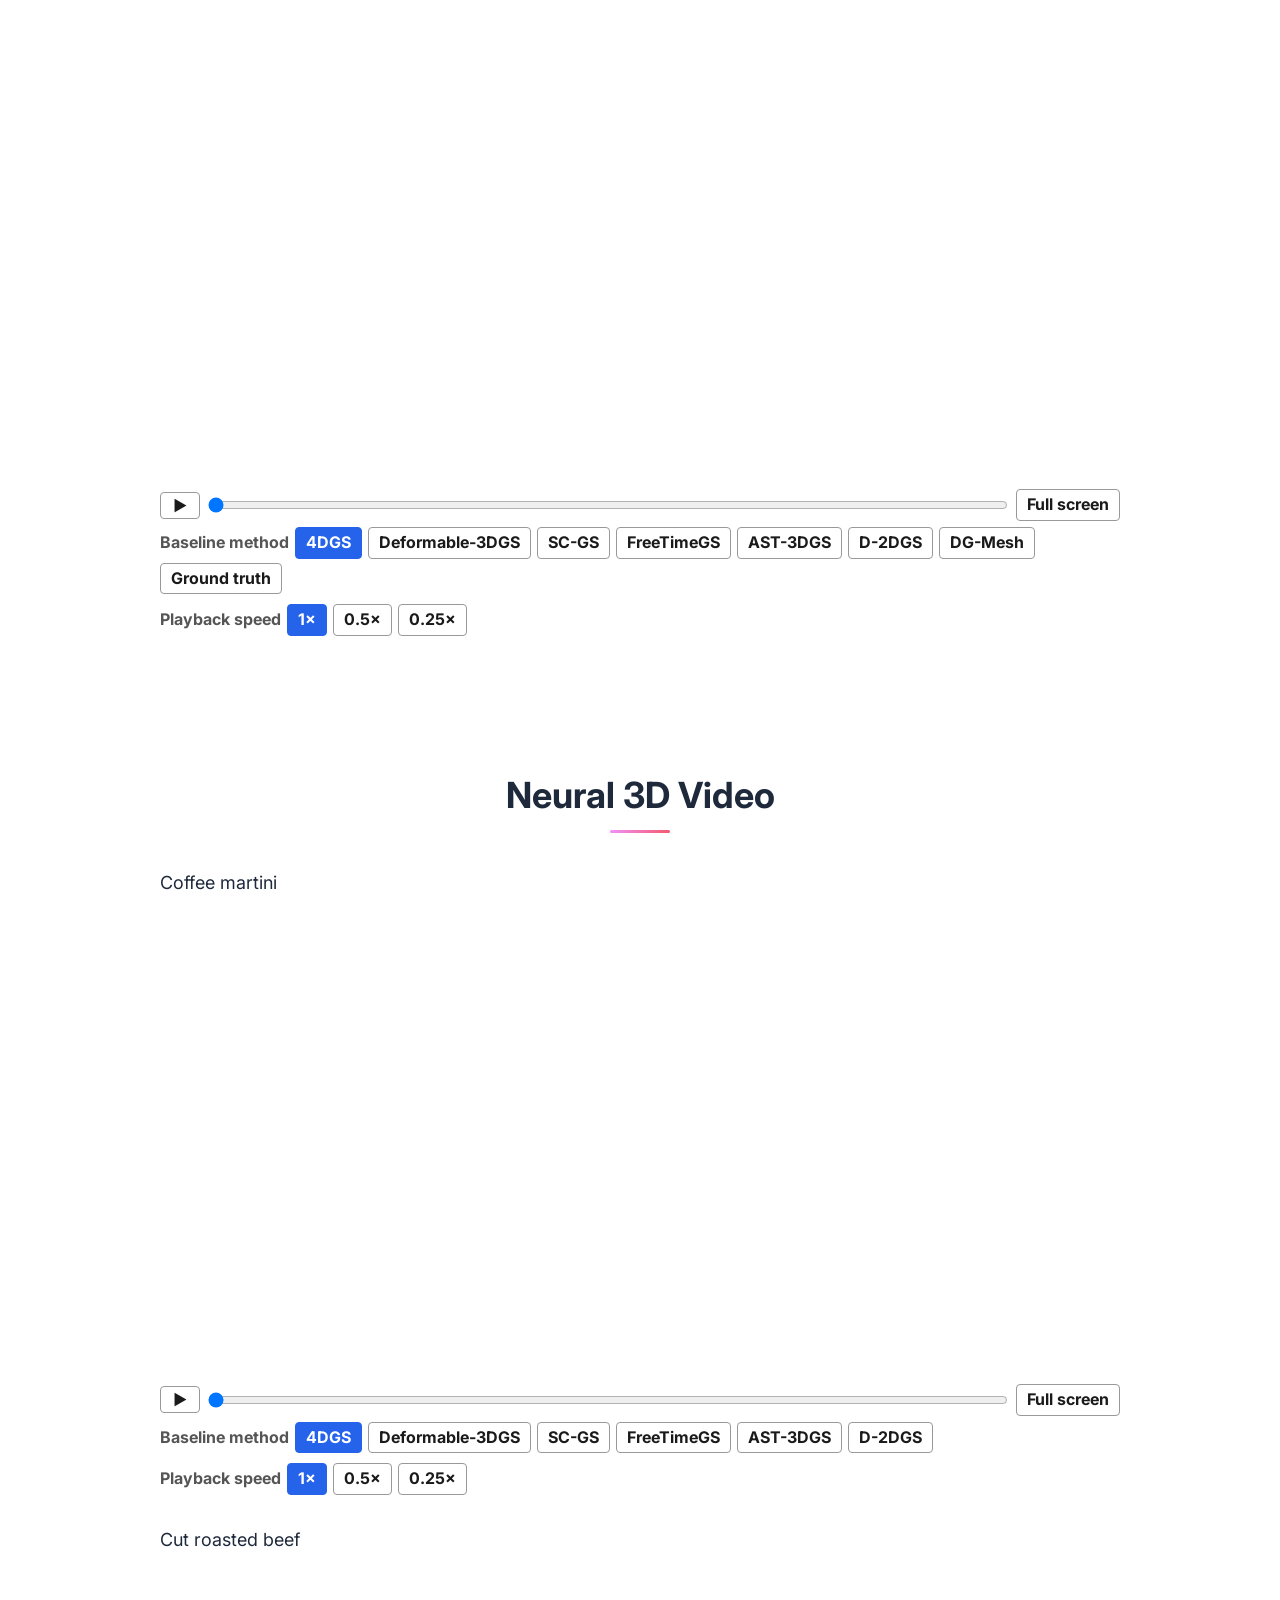
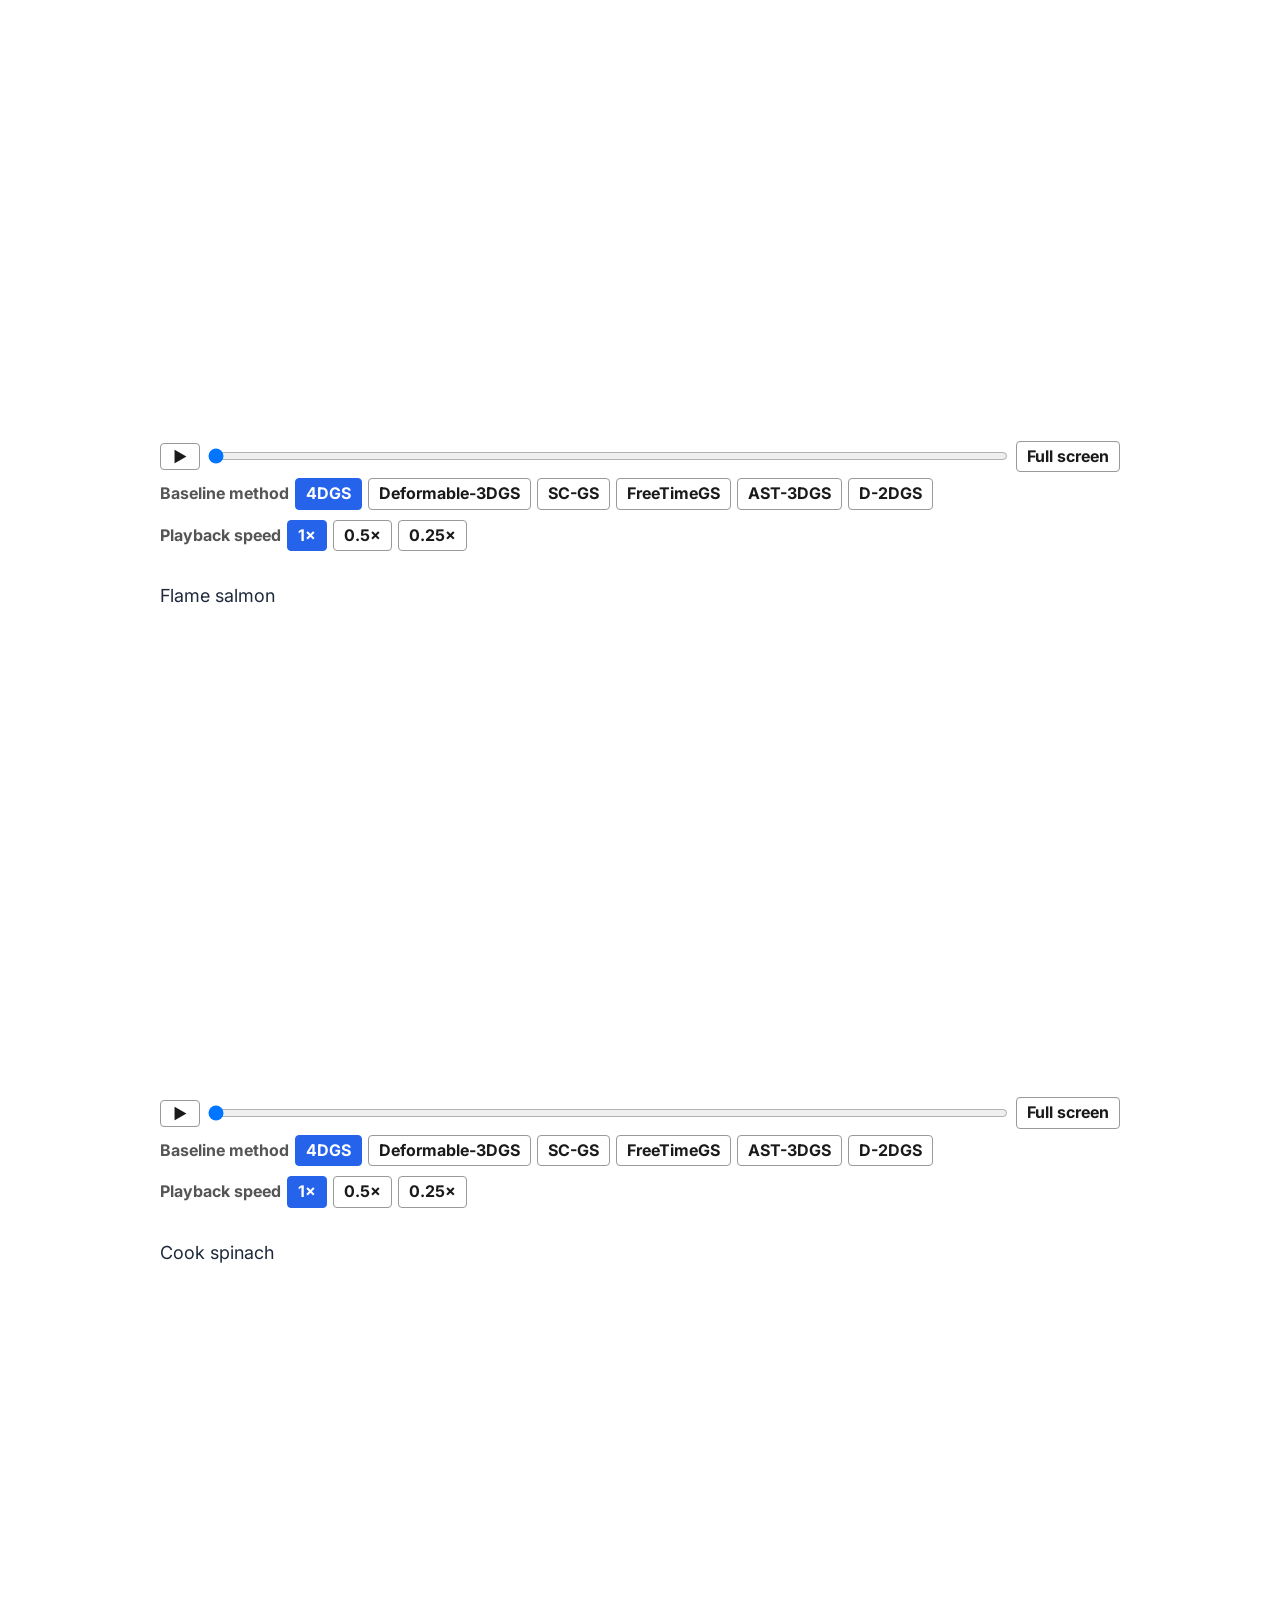
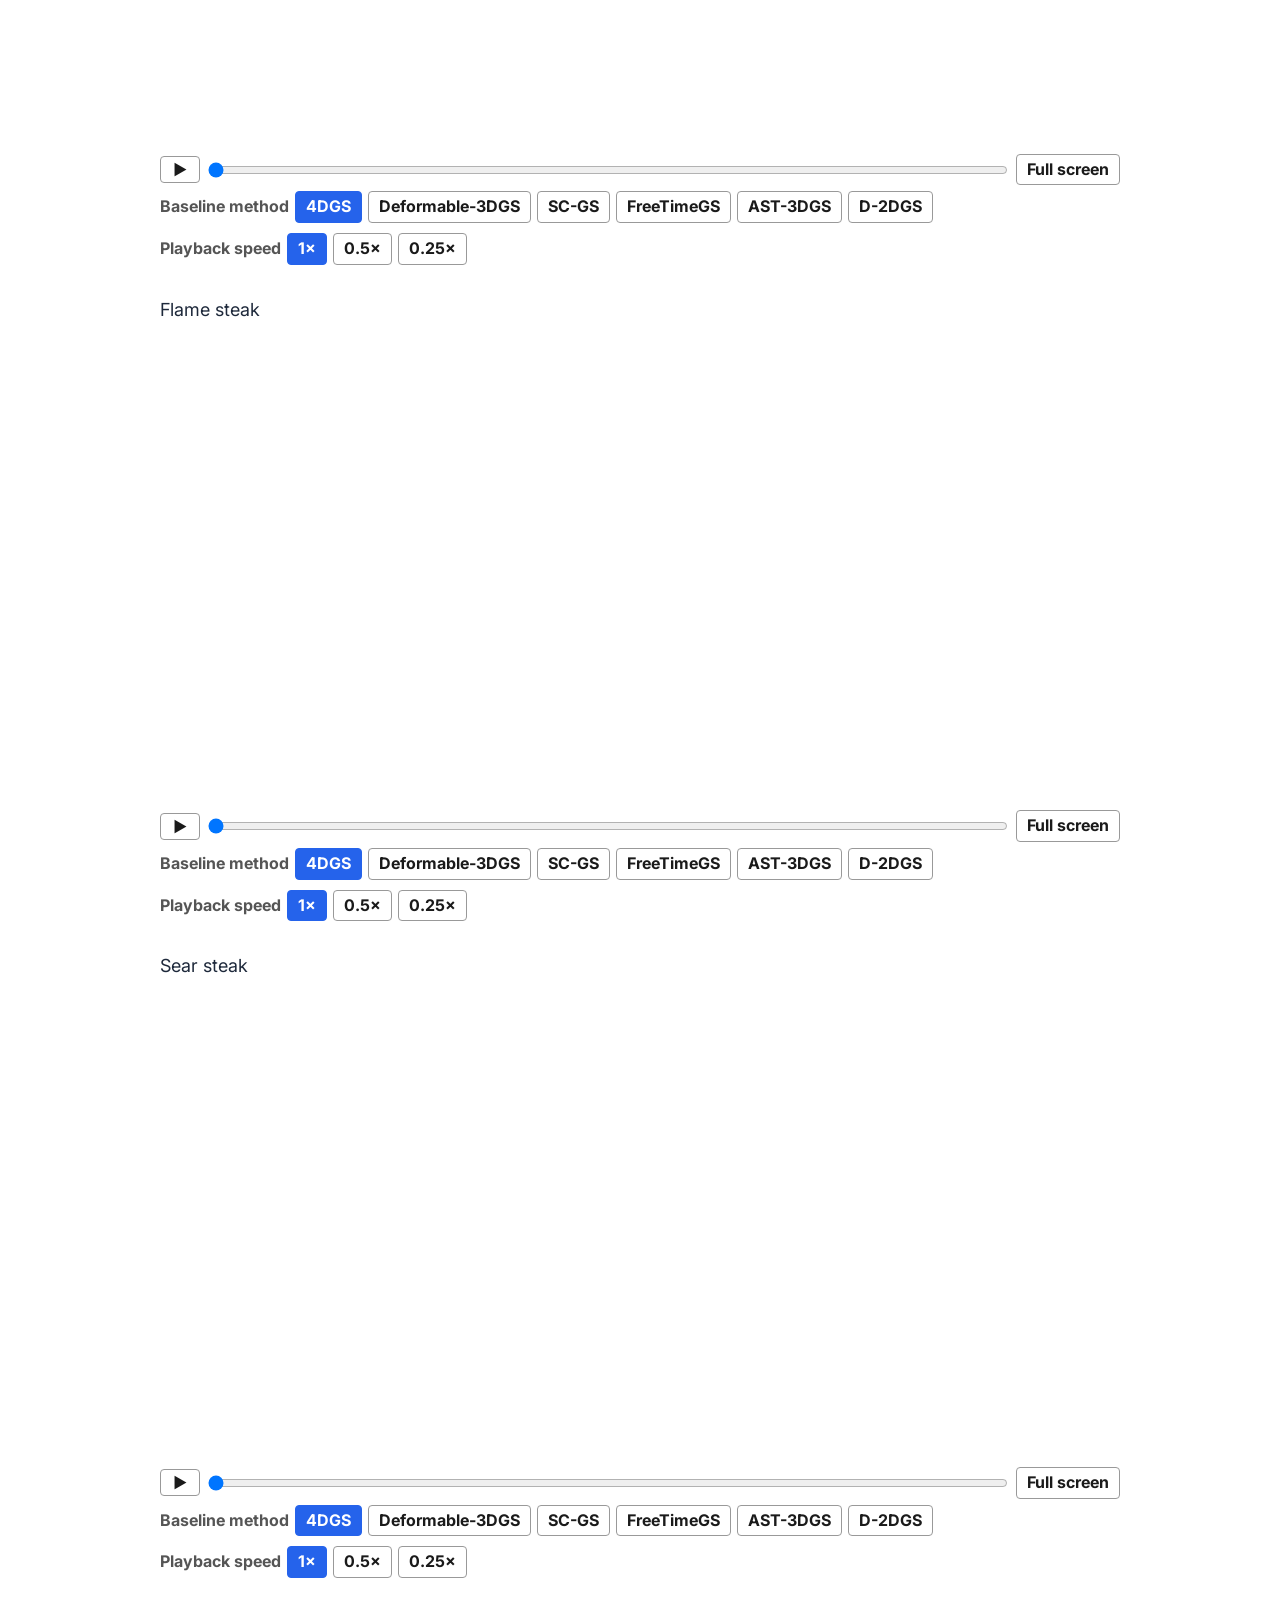
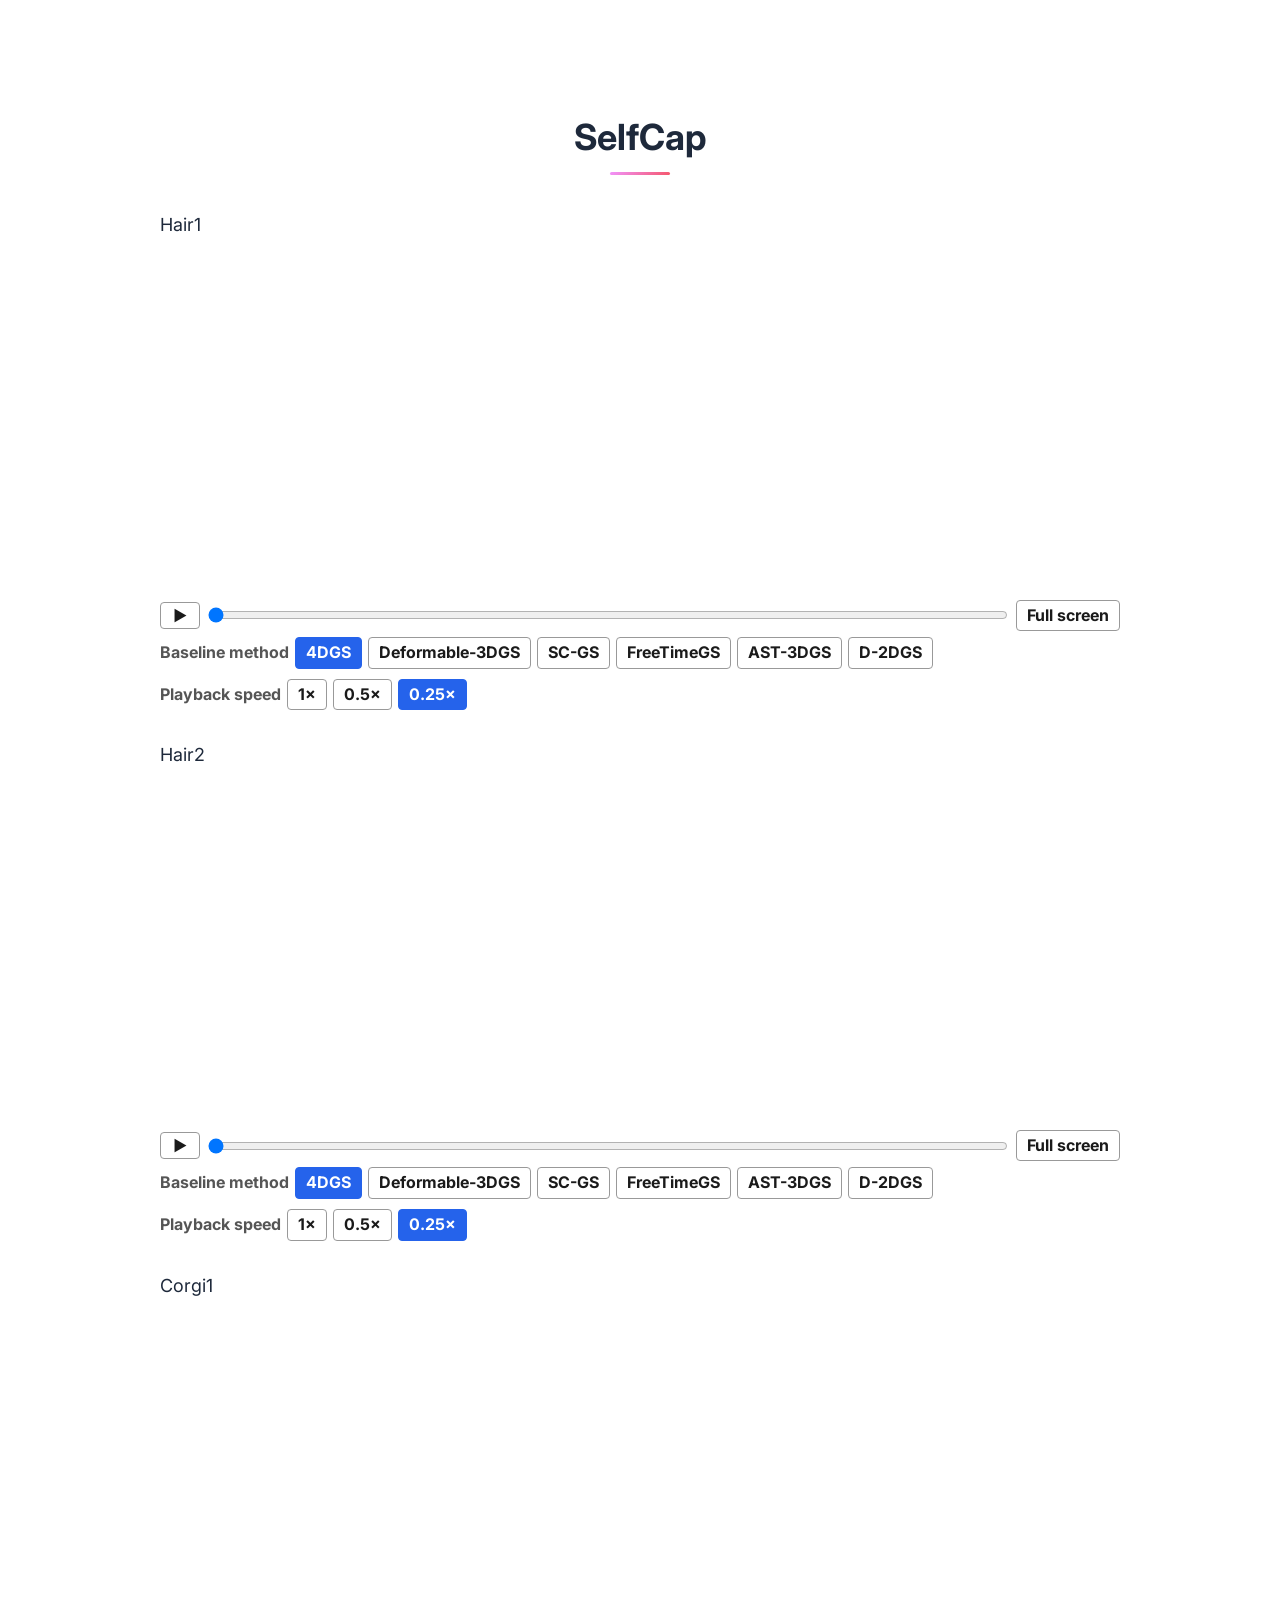
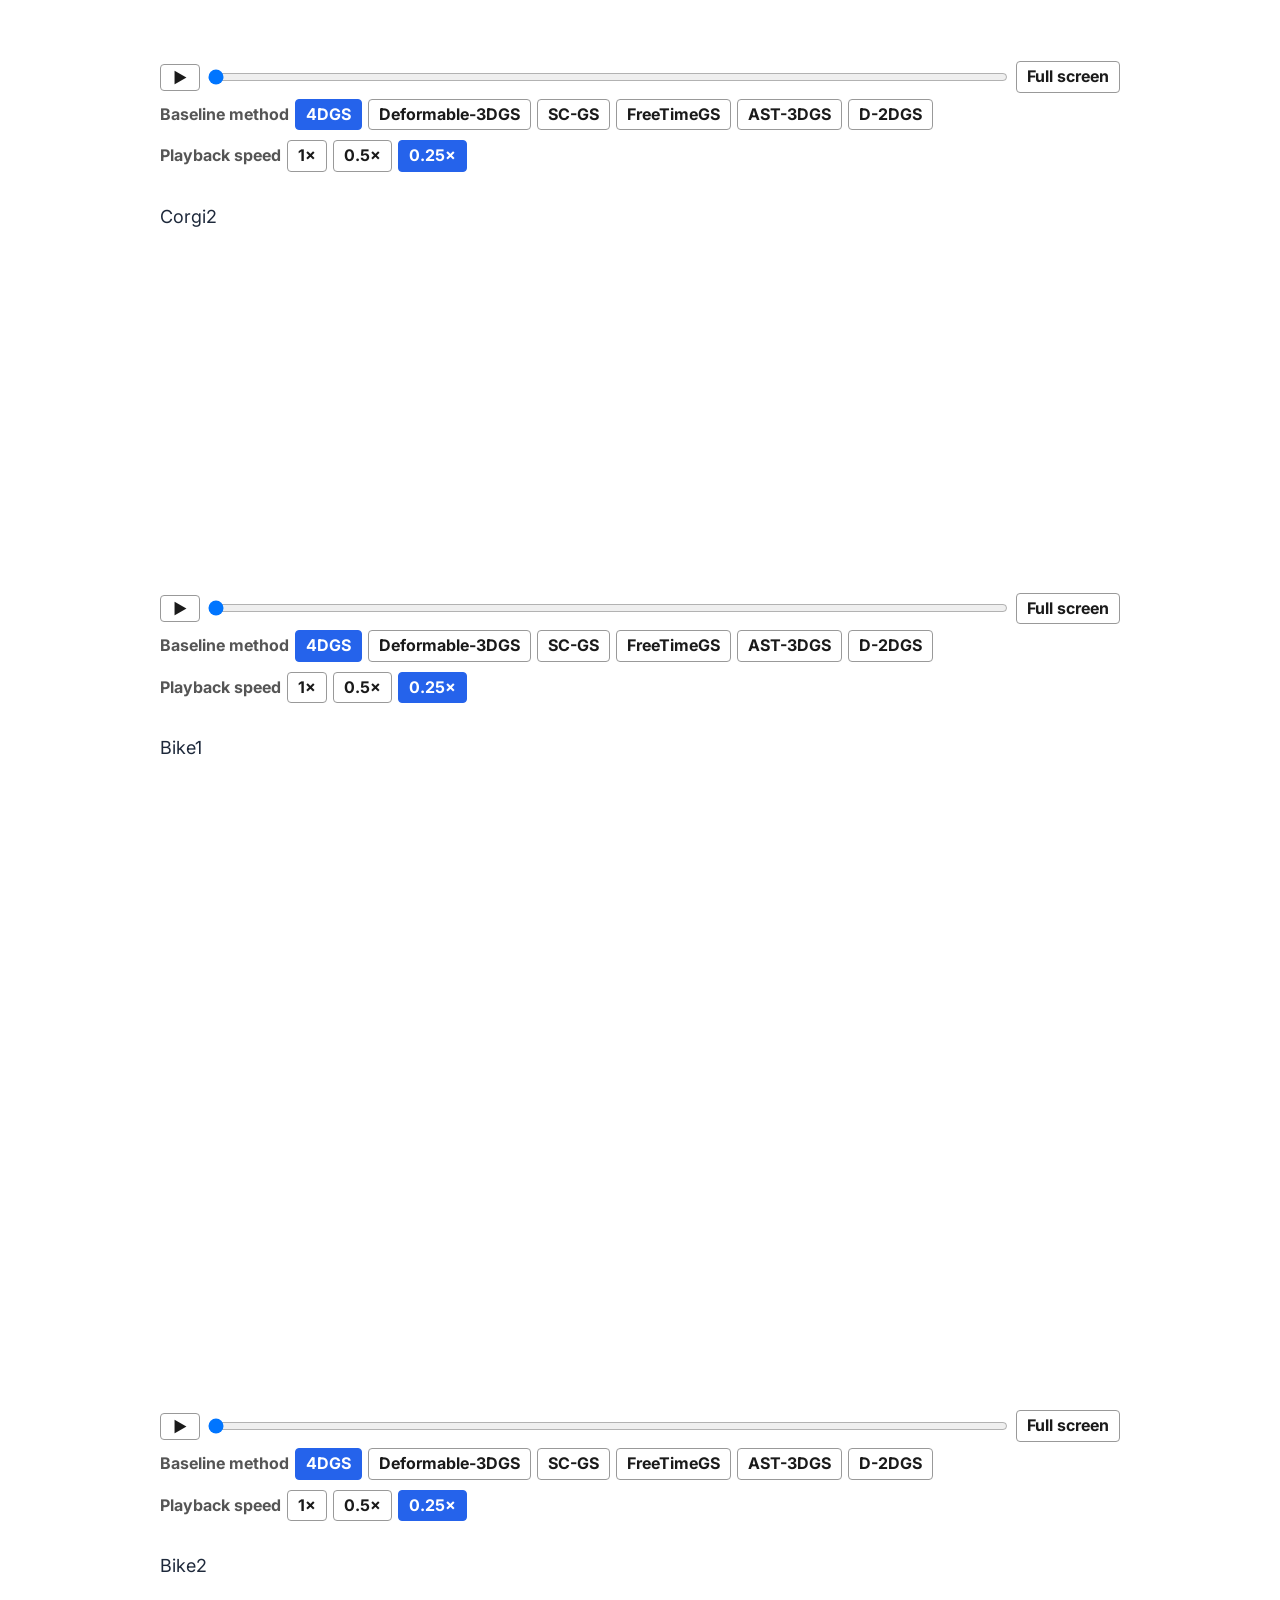
==== commit d579b5d7: "Author link: new personal website address" ====
--- a/comparisons.html
+++ b/comparisons.html
@@ -17,7 +17,7 @@
 <div class="hero-body">
 <div class="container is-max-desktop has-text-centered">
 <h1 class="title is-1 publication-title"><a href="index.html" class="memo-home">A Mesh for Every Moment</a></h1>
-<div class="is-size-5 publication-authors"><span class="author-block"><a href="https://homes.cs.washington.edu/~royorel/" target="_blank">Roy Or-El</a><sup>1</sup></span> &nbsp; <span class="author-block"><a href="https://jjparkcv.github.io/" target="_blank">Jeong Joon Park</a><sup>2</sup></span> &nbsp; <span class="author-block"><a href="https://www.irakemelmacher.com/" target="_blank">Ira Kemelmacher-Shlizerman</a><sup>1</sup></span></div>
+<div class="is-size-5 publication-authors"><span class="author-block"><a href="https://royorel.github.io/" target="_blank">Roy Or-El</a><sup>1</sup></span> &nbsp; <span class="author-block"><a href="https://jjparkcv.github.io/" target="_blank">Jeong Joon Park</a><sup>2</sup></span> &nbsp; <span class="author-block"><a href="https://www.irakemelmacher.com/" target="_blank">Ira Kemelmacher-Shlizerman</a><sup>1</sup></span></div>
 <div class="is-size-5 publication-authors"><span class="author-block"><sup>1</sup>University of Washington</span> &nbsp; <span class="author-block"><sup>2</sup>University of Michigan</span></div>
 <div class="publication-links"><span class="link-block"><a href="index.html" class="external-link button is-normal is-rounded is-dark"><span class="icon"><i class="fas fa-home"></i></span><span>Main Page</span></a></span></div>
 </div>
